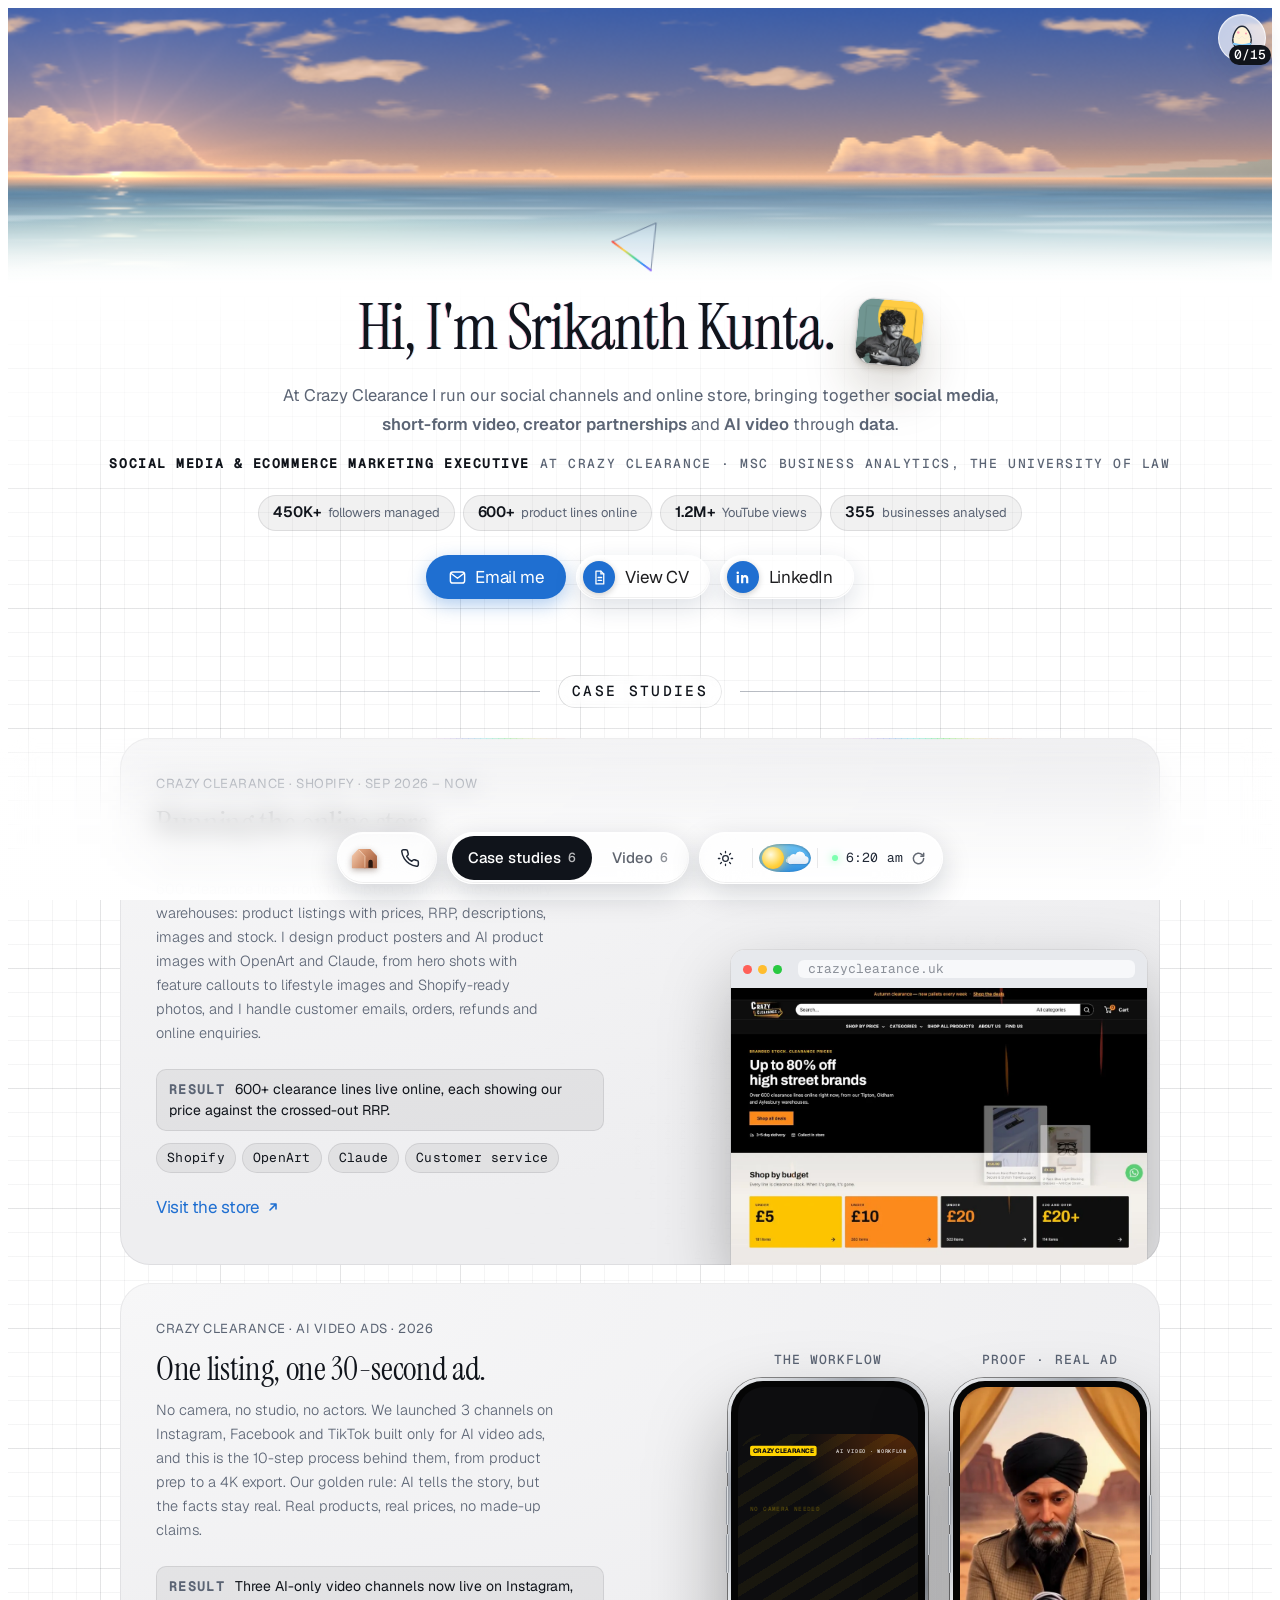
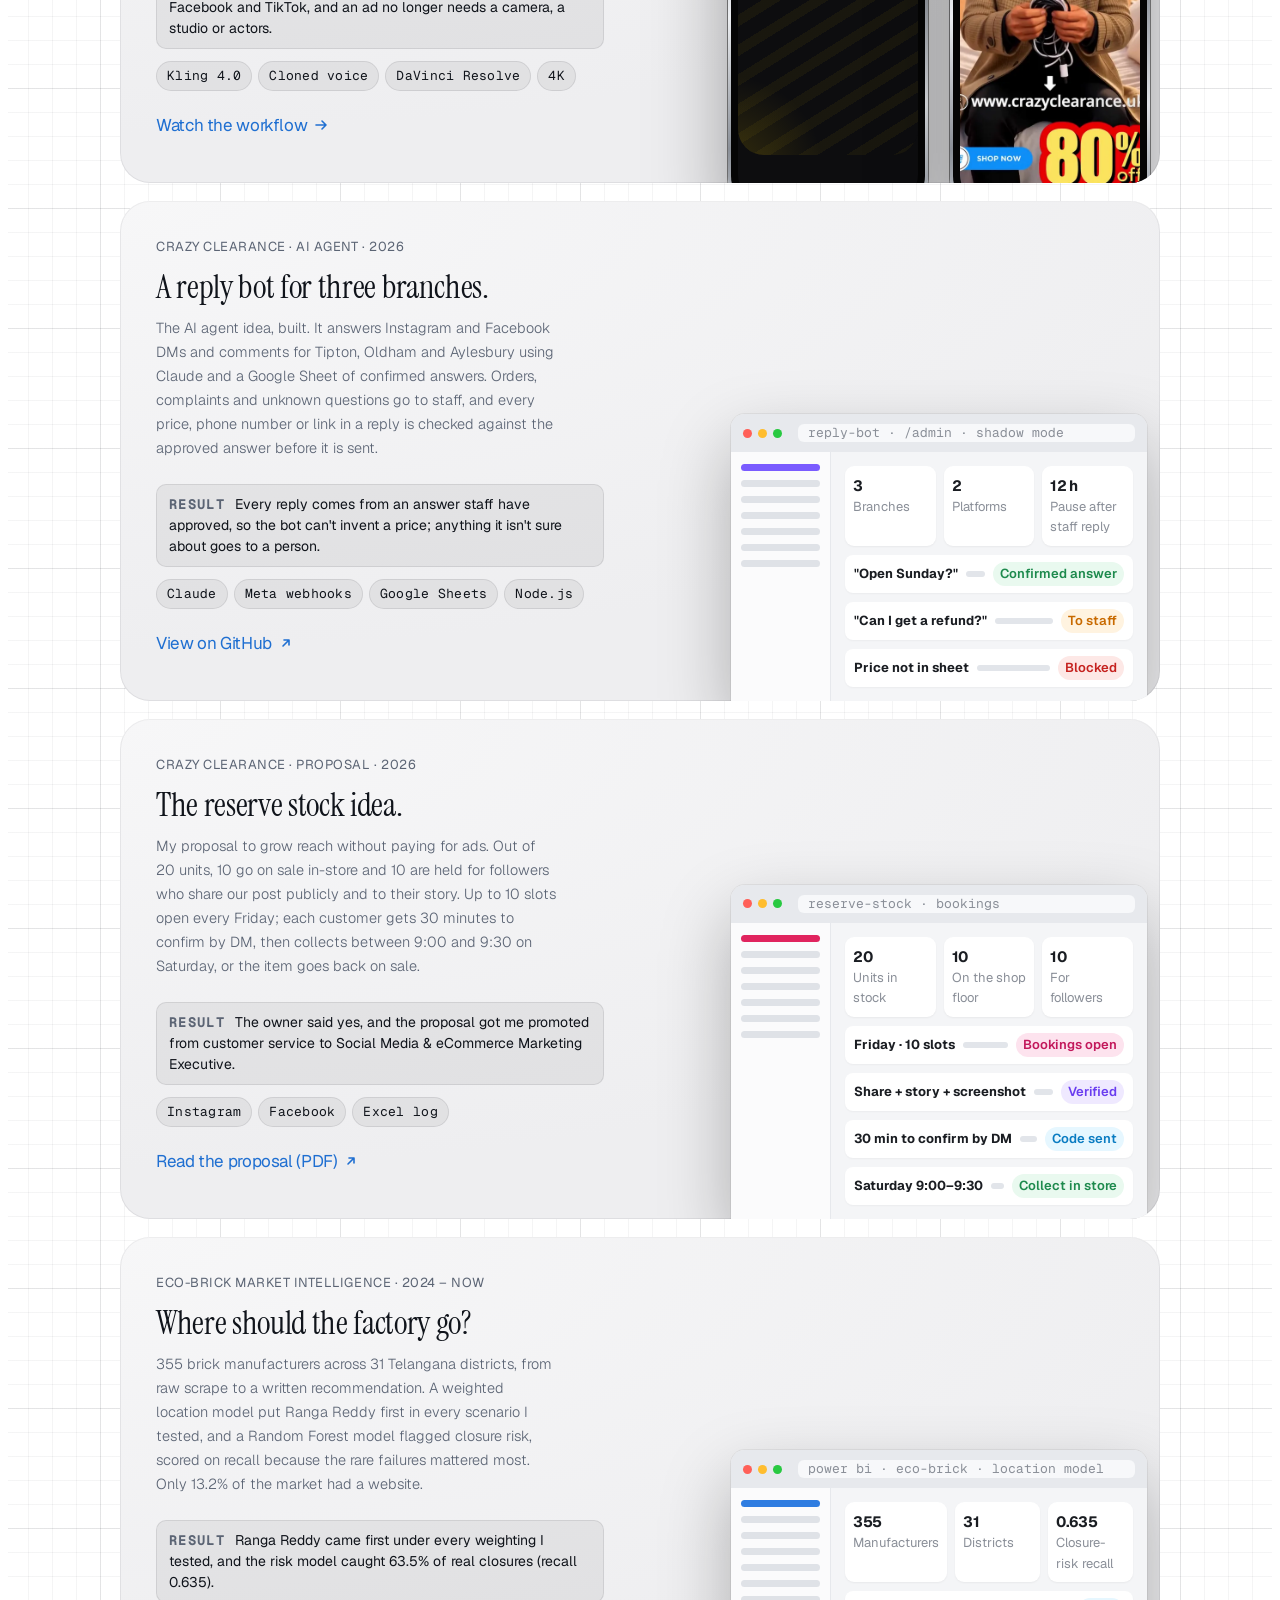
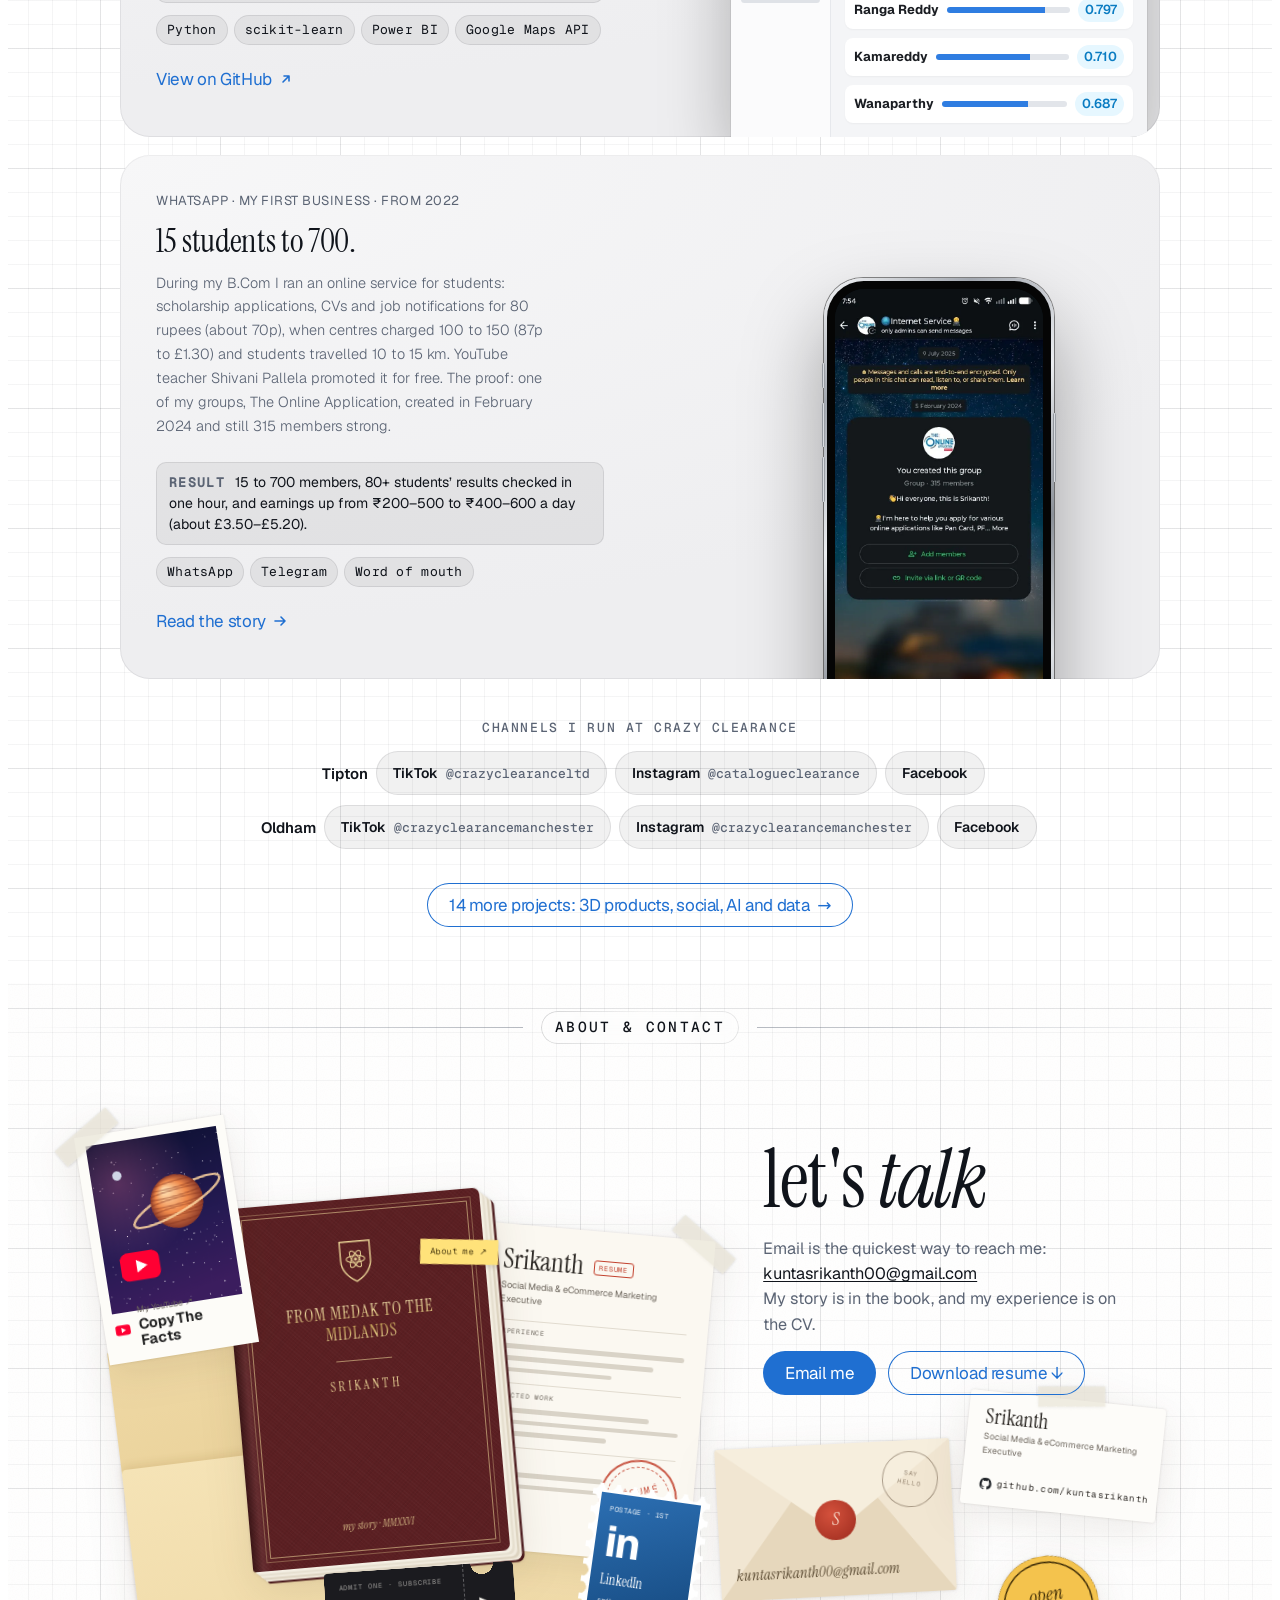
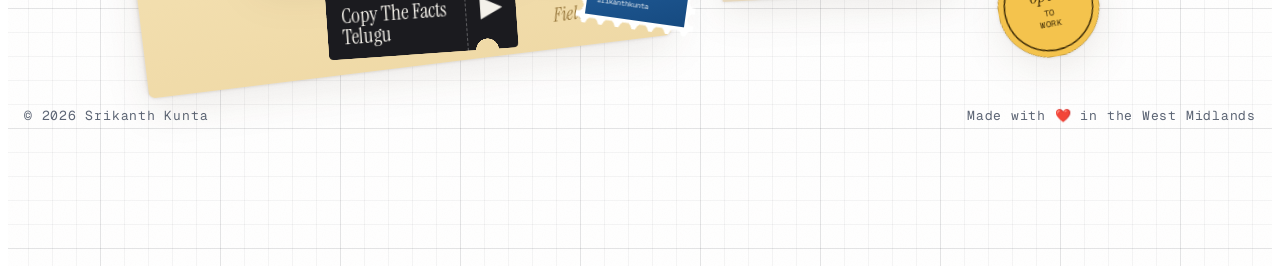
==== index.html @ 3d7950a2 "Apple glass for the hero buttons and the dock View CV and LinkedIn become Control Center-style glass" ====
<!doctype html>
<html lang="en-GB">
<head>
<meta charset="utf-8">
<meta name="viewport" content="width=device-width,initial-scale=1,viewport-fit=cover">
<link rel="preload" href="fonts/instrument-serif-latin.woff2" as="font" type="font/woff2" crossorigin>
<link rel="preload" href="fonts/geist-latin.woff2" as="font" type="font/woff2" crossorigin>
<link rel="preload" href="fonts/geist-mono-latin.woff2" as="font" type="font/woff2" crossorigin>
<link rel="stylesheet" href="css/fonts.css">
<meta name="description" content="Srikanth Kunta, Social Media &amp; eCommerce Marketing Executive at Crazy Clearance, West Midlands: Shopify, AI video ads, short-form content and data.">
<link rel="canonical" href="https://srikanthkunta.co.uk/">
<meta name="robots" content="index,follow,max-image-preview:large">
<meta name="author" content="Srikanth Kunta">
<meta name="msvalidate.01" content="F4D50AEDC1C122DF71FEBEBC3BB5B385" />
<meta name="theme-color" content="#3f86d6">
<meta property="og:type" content="profile">
<meta property="og:site_name" content="Srikanth Kunta">
<meta property="og:locale" content="en_GB">
<meta property="og:title" content="Srikanth Kunta | Social Media &amp; eCommerce Marketing Executive">
<meta property="og:description" content="Srikanth Kunta, Social Media &amp; eCommerce Marketing Executive at Crazy Clearance, West Midlands: Shopify, AI video ads, short-form content and data.">
<meta property="og:url" content="https://srikanthkunta.co.uk/">
<meta property="og:image" content="https://srikanthkunta.co.uk/images/og.jpg">
<meta property="og:image:width" content="1200">
<meta property="og:image:height" content="630">
<meta property="og:image:alt" content="Srikanth Kunta, Social Media &amp; eCommerce Marketing Executive, srikanthkunta.co.uk">
<meta property="profile:first_name" content="Srikanth">
<meta property="profile:last_name" content="Kunta">
<meta name="twitter:card" content="summary_large_image">
<meta name="twitter:title" content="Srikanth Kunta | Social Media &amp; eCommerce Marketing Executive">
<meta name="twitter:description" content="Srikanth Kunta, Social Media &amp; eCommerce Marketing Executive at Crazy Clearance, West Midlands: Shopify, AI video ads, short-form content and data.">
<meta name="twitter:image" content="https://srikanthkunta.co.uk/images/og.jpg">
<link rel="manifest" href="site.webmanifest">
<link rel="preload" as="image" href="images/sky-landscape.webp" type="image/webp">
<script type="application/ld+json">{"@context": "https://schema.org", "@graph": [{"@type": "Person", "@id": "https://srikanthkunta.co.uk/#person", "name": "Srikanth Kunta", "givenName": "Srikanth", "familyName": "Kunta", "url": "https://srikanthkunta.co.uk/", "image": "https://srikanthkunta.co.uk/images/profile.jpg", "jobTitle": "Social Media & eCommerce Marketing Executive", "worksFor": {"@type": "Organization", "name": "DropThePriceUK Limited", "alternateName": "Crazy Clearance", "url": "https://crazyclearance.uk/", "sameAs": ["https://crazyclearance.uk/", "https://www.tiktok.com/@crazyclearanceltd", "https://www.instagram.com/catalogueclearance", "https://www.facebook.com/catalogueclearanceltd", "https://www.tiktok.com/@crazyclearancemanchester", "https://www.instagram.com/crazyclearancemanchester", "https://www.facebook.com/profile.php?id=61583459743810"]}, "alumniOf": [{"@type": "CollegeOrUniversity", "name": "The University of Law", "address": "Birmingham, UK"}, {"@type": "CollegeOrUniversity", "name": "Osmania University"}], "description": "Social Media & eCommerce Marketing Executive at Crazy Clearance and MSc Business Analytics student at The University of Law, Birmingham.", "address": {"@type": "PostalAddress", "addressRegion": "West Midlands", "addressCountry": "GB"}, "email": "mailto:kuntasrikanth00@gmail.com", "knowsAbout": ["Social media marketing", "Shopify", "eCommerce", "Short-form video", "AI video ads", "Business analytics", "Python", "Power BI", "Tableau"], "knowsLanguage": ["English", "Hindi", "Telugu", "Punjabi"], "sameAs": ["https://www.linkedin.com/in/srikanthkunta", "https://github.com/kuntasrikanth", "https://www.youtube.com/@copy_the_facts_telugu"]}, {"@type": "WebSite", "@id": "https://srikanthkunta.co.uk/#website", "url": "https://srikanthkunta.co.uk/", "name": "Srikanth Kunta", "inLanguage": "en-GB", "publisher": {"@id": "https://srikanthkunta.co.uk/#person"}}, {"@type": "ProfilePage", "@id": "https://srikanthkunta.co.uk/#profile", "url": "https://srikanthkunta.co.uk/", "name": "Srikanth Kunta | Social Media & eCommerce Marketing Executive", "isPartOf": {"@id": "https://srikanthkunta.co.uk/#website"}, "mainEntity": {"@id": "https://srikanthkunta.co.uk/#person"}, "dateModified": "2026-11-19T12:00:00+00:00", "inLanguage": "en-GB"}]}</script>
<title>Srikanth Kunta | Social Media &amp; eCommerce Marketing Executive</title>
<link rel="icon" type="image/svg+xml" href="images/favicon.svg">
<link rel="apple-touch-icon" href="images/apple-touch-icon.png">
</head>
<body>
<script>
/* day or night from the viewer's own clock, before first paint */
(function(){var d=new Date(),h=d.getHours()+d.getMinutes()/60;document.documentElement.setAttribute("data-sky",(h>=6&&h<18)?"day":"night")})();
</script>
<link rel="stylesheet" href="css/ugc.css">
<link rel="stylesheet" href="css/extras.css">
<link rel="stylesheet" href="css/home.css">

<div class="graph" aria-hidden="true"></div>
<canvas id="light" aria-hidden="true"></canvas>
<canvas id="beam" aria-hidden="true"></canvas>
<header class="fold">
  <div class="stage">
    <div class="scene" id="scene" aria-hidden="true">
      <canvas id="gl"></canvas>
      <canvas id="fx"></canvas>
      <div class="milltip" id="millTip" aria-hidden="true">Click me <i>👆</i></div>
      <div class="fade mist"></div>
      <div class="fade day"></div>
      <div class="fade night"></div>
    </div>
    <label class="sr" for="timeRange">Time of day in the sky</label>
    <input class="sr" type="range" id="timeRange" min="2" max="98" step="1" value="50">
  </div>
  <div class="dockveil" aria-hidden="true"></div>
  <div class="navwrap">
    <div class="navbox">
      <div class="mark glass"><a href="#top" aria-label="Home: back to the top"><svg class="d3" viewBox="0 0 32 32" aria-hidden="true"><defs><linearGradient id="hgF" x1="0" y1="0" x2="1" y2="1"><stop offset="0" stop-color="#f6cdb0"/><stop offset="1" stop-color="#c47e58"/></linearGradient><linearGradient id="hgS" x1="0" y1="0" x2="1" y2="1"><stop offset="0" stop-color="#e3a57f"/><stop offset="1" stop-color="#9c5636"/></linearGradient></defs><path d="M10 6.5 23 6.5 30 14V27H17V14Z" fill="url(#hgS)" stroke="url(#hgS)" stroke-width="1.6" stroke-linejoin="round"/><path d="M3 14 10 6.5 17 14V27H3Z" fill="url(#hgF)" stroke="url(#hgF)" stroke-width="1.6" stroke-linejoin="round"/><path d="M10 6.5 17 14V27" fill="none" stroke="#fde6d4" stroke-opacity=".75" stroke-width=".8" stroke-linejoin="round"/><path d="M21 27v-6.5a2.5 2.5 0 0 1 5 0V27Z" fill="#2a1810"/></svg><svg class="ln" viewBox="0 0 24 24" aria-hidden="true"><path d="M15 21v-8a1 1 0 0 0-1-1h-4a1 1 0 0 0-1 1v8"/><path d="M3 10a2 2 0 0 1 .709-1.528l7-5.999a2 2 0 0 1 2.582 0l7 5.999A2 2 0 0 1 21 10v9a2 2 0 0 1-2 2H5a2 2 0 0 1-2-2z"/></svg></a><a href="#contact" aria-label="Contact: go to the footer"><svg class="d3" viewBox="0 0 32 32" aria-hidden="true"><defs><linearGradient id="pgF" x1="0" y1="0" x2="1" y2="1"><stop offset="0" stop-color="#f6cdb0"/><stop offset="1" stop-color="#b86f4a"/></linearGradient></defs><g transform="translate(4.6 4.6) scale(.95)"><path transform="translate(1.1 1.3)" fill="#7e4127" d="M22 16.92v3a2 2 0 0 1-2.18 2 19.79 19.79 0 0 1-8.63-3.07 19.5 19.5 0 0 1-6-6 19.79 19.79 0 0 1-3.07-8.67A2 2 0 0 1 4.11 2h3a2 2 0 0 1 2 1.72 12.84 12.84 0 0 0 .7 2.81 2 2 0 0 1-.45 2.11L8.09 9.91a16 16 0 0 0 6 6l1.27-1.27a2 2 0 0 1 2.11-.45 12.84 12.84 0 0 0 2.81.7A2 2 0 0 1 22 16.92z"/><path fill="url(#pgF)" stroke="#fde6d4" stroke-opacity=".6" stroke-width=".6" d="M22 16.92v3a2 2 0 0 1-2.18 2 19.790 19.79 0 0 1-8.63-3.07 19.5 19.5 0 0 1-6-6 19.79 19.79 0 0 1-3.07-8.67A2 2 0 0 1 4.11 2h3a2 2 0 0 1 2 1.72 12.84 12.84 0 0 0 .7 2.81 2 2 0 0 1-.45 2.11L8.09 9.91a16 16 0 0 0 6 6l1.27-1.27a2 2 0 0 1 2.11-.45 12.84 12.84 0 0 0 2.81.7A2 2 0 0 1 22 16.92z"/></g></svg><svg class="ln" viewBox="0 0 24 24" aria-hidden="true"><path d="M22 16.92v3a2 2 0 0 1-2.18 2 19.79 19.79 0 0 1-8.63-3.07 19.5 19.5 0 0 1-6-6 19.79 19.79 0 0 1-3.07-8.67A2 2 0 0 1 4.11 2h3a2 2 0 0 1 2 1.72 12.84 12.84 0 0 0 .7 2.81 2 2 0 0 1-.45 2.11L8.09 9.91a16 16 0 0 0 6 6l1.27-1.27a2 2 0 0 1 2.11-.45 12.84 12.84 0 0 0 2.81.7A2 2 0 0 1 22 16.92z"/></svg></a></div>
      <nav class="nav glass" aria-label="Primary"><a href="#work" class="on">Work</a><a href="#about" class="opt">About</a><a href="#contact" class="opt">Contact</a><a href="#resume">Resume ↗</a><button class="more" id="navMore" type="button" aria-expanded="false" aria-controls="navMenu" aria-label="More pages"><svg viewBox="0 0 16 16" aria-hidden="true"><path d="M4 10l4-4 4 4" fill="none" stroke="currentColor" stroke-width="1.8" stroke-linecap="round" stroke-linejoin="round"/></svg></button><div class="navmore glass" id="navMenu" hidden><a href="#about">About</a><a href="#contact">Contact</a></div></nav>
      <div class="ctrl glass"><button class="season-btn" id="seasonBtn" type="button" aria-expanded="false" aria-controls="pop" aria-haspopup="dialog"><span id="seasonIcon"></span><span class="slabel" id="seasonLabel">Clear</span><svg class="chev" viewBox="0 0 12 12" aria-hidden="true"><path d="M2.5 4.5L6 8l3.5-3.5" fill="none" stroke="currentColor" stroke-width="1.6" stroke-linecap="round" stroke-linejoin="round"/></svg></button><span class="vsep" aria-hidden="true"></span><button class="dn" id="dn" role="switch" aria-checked="true" aria-label="Day. Switch to night"><svg class="cl b" viewBox="0 0 30 19" aria-hidden="true"><defs><linearGradient id="clgb" x1="0" y1="0" x2="0" y2="1"><stop offset="0" stop-color="#fff"/><stop offset="1" stop-color="#dfeaf6"/></linearGradient></defs><path d="M7 18.5h17a5.5 5.5 0 0 0 .7-10.95A7.2 7.2 0 0 0 11.1 5.4 5.2 5.2 0 0 0 3.2 9.6 4.6 4.6 0 0 0 7 18.5z" fill="url(#clgb)"/><path d="M8 18.5h15.5" stroke="#c9d8ea" stroke-width="1" stroke-linecap="round" opacity=".6"/></svg><span class="knob"></span><svg class="cl" viewBox="0 0 30 19" aria-hidden="true"><defs><linearGradient id="clga" x1="0" y1="0" x2="0" y2="1"><stop offset="0" stop-color="#fff"/><stop offset="1" stop-color="#dfeaf6"/></linearGradient></defs><path d="M7 18.5h17a5.5 5.5 0 0 0 .7-10.95A7.2 7.2 0 0 0 11.1 5.4 5.2 5.2 0 0 0 3.2 9.6 4.6 4.6 0 0 0 7 18.5z" fill="url(#clga)"/><path d="M8 18.5h15.5" stroke="#c9d8ea" stroke-width="1" stroke-linecap="round" opacity=".6"/></svg></button><span class="vsep" aria-hidden="true"></span><button class="when" id="when" type="button" data-live="true" aria-label="Sky shows your local time"><span class="dot" aria-hidden="true"></span><span id="whenIcon"></span><span id="whenText">--:--</span><span class="hint" id="whenHint">· drag the sun</span></button></div>
      <div class="astro-tip" id="astroTip" role="status" aria-live="polite"></div>
      <div class="pop" id="pop" role="dialog" aria-label="Choose the season" hidden>
        <div class="pop-head"><strong>Seasons</strong><span>Pick a light, then a season</span></div>
        <div class="pop-row"><div class="pop-label"><svg viewBox="0 0 24 24" fill="none" stroke="currentColor" stroke-width="1.8" aria-hidden="true"><circle cx="12" cy="12" r="4"/><path d="M12 2v2M12 20v2M2 12h2M20 12h2M4.9 4.9l1.4 1.4M17.7 17.7l1.4 1.4M4.9 19.1l1.4-1.4M17.7 6.3l1.4-1.4"/></svg>Sun</div><div class="chips" data-mode="day"></div></div>
        <div class="pop-row"><div class="pop-label"><svg viewBox="0 0 24 24" fill="none" stroke="currentColor" stroke-width="1.8" aria-hidden="true"><path d="M20 14.5A8 8 0 019.5 4a8 8 0 1010.5 10.5z"/></svg>Moon</div><div class="chips" data-mode="night"></div></div>
        <p class="pop-note" id="popNote"></p>
      </div>
    </div>
  </div>
</header>

<div id="loadVeil" aria-hidden="true"></div>
<div id="loadHand" aria-hidden="true"><span class="ring"></span><span class="h">👆</span><span class="t">Drag the sun</span></div>

<section class="hero" id="top" aria-labelledby="hello">
  <div class="wrap hero-in">
    <div class="prism" id="prism" aria-hidden="true">
      <svg viewBox="-36 -34 72 64">
        <defs>
          <linearGradient id="pgl" x1="0" y1="0" x2="1" y2="1"><stop offset="0" stop-color="#fff" stop-opacity=".9"/><stop offset=".5" stop-color="#fff" stop-opacity=".15"/><stop offset="1" stop-color="#fff" stop-opacity=".55"/></linearGradient>
          <linearGradient id="pspec" gradientUnits="userSpaceOnUse" x1="-27" y1="0" x2="27" y2="0"><stop offset="0" stop-color="#ff3b3b"/><stop offset=".3" stop-color="#ffd84a"/><stop offset=".55" stop-color="#3fd68f"/><stop offset=".8" stop-color="#3a8cff"/><stop offset="1" stop-color="#8b5cff"/></linearGradient>
        </defs>
        <polygon class="body" points="0,-30 30,22 -30,22"/>
        <polygon points="0,-30 30,22 -30,22" fill="url(#pgl)" opacity=".55"/>
        <polygon class="edge" points="0,-30 30,22 -30,22" fill="none" stroke-width="1.3" stroke-linejoin="round"/>
        <path d="M-27,22 L27,22" stroke="url(#pspec)" stroke-width="2"/>
        <path d="M-6,-19 L-11,-10" stroke="#fff" stroke-width="2" stroke-linecap="round" opacity=".9"/>
      </svg>
    </div>
    <h1 id="hello">Hi, I'm Srikanth Kunta. <span class="hero-image portrait" id="portrait" role="button" tabindex="0" aria-label="Shower of cherry blossoms" title="Click for cherry blossoms"><img src="images/srikanth-kunta.webp" alt="Srikanth Kunta" width="640" height="640" decoding="async" fetchpriority="high"></span></h1>
    <p class="intro">At Crazy Clearance I run our social channels and online store, bringing together <button class="specialty" type="button"><span class="specialty-word">social media</span><span class="emoji" aria-hidden="true">📱</span><span class="emoji up-two" aria-hidden="true">📈</span><span class="emoji down" aria-hidden="true">🔥</span></button>, <button class="specialty" type="button"><span class="specialty-word">short-form video</span><span class="emoji" aria-hidden="true">🎬</span><span class="emoji up-two" aria-hidden="true">✂️</span><span class="emoji down" aria-hidden="true">✨</span></button>, <button class="specialty" type="button"><span class="specialty-word">creator partnerships</span><span class="emoji" aria-hidden="true">🤝</span><span class="emoji up-two" aria-hidden="true">💬</span><span class="emoji down" aria-hidden="true">🌟</span></button> and <button class="specialty" type="button"><span class="specialty-word">AI video</span><span class="emoji" aria-hidden="true">🤖</span><span class="emoji up-two" aria-hidden="true">🎙️</span><span class="emoji down" aria-hidden="true">⚡</span></button> through <button class="specialty" type="button"><span class="specialty-word">data</span><span class="emoji" aria-hidden="true">📊</span><span class="emoji up-two" aria-hidden="true">🔍</span><span class="emoji down" aria-hidden="true">💡</span></button>.</p>
    <p class="hero-role"><b>Social Media &amp; eCommerce Marketing Executive</b> at Crazy Clearance · MSc Business Analytics, The University of Law</p>
    <ul class="hero-facts" aria-label="Key numbers">
      <li><b>450K+</b> followers managed</li>
      <li><b>600+</b> product lines online</li>
      <li><b>1.2M+</b> YouTube views</li>
      <li><b>355</b> businesses analysed</li>
    </ul>
    <div class="hero-cta">
      <a class="hbtn pri" href="mailto:kuntasrikanth00@gmail.com"><svg class="hi" viewBox="0 0 24 24" aria-hidden="true"><rect x="3" y="5" width="18" height="14" rx="3" fill="none" stroke="currentColor" stroke-width="1.8"/><path d="m4 7 8 6 8-6" fill="none" stroke="currentColor" stroke-width="1.8" stroke-linecap="round" stroke-linejoin="round"/></svg>Email me</a>
      <a class="hbtn glass-btn" href="cv/Srikanth-Kunta-CV.pdf" target="_blank" rel="noopener"><span class="ico" aria-hidden="true"><svg viewBox="0 0 24 24"><path d="M7 3h7l4 4v14H7z" fill="none" stroke="currentColor" stroke-width="1.8" stroke-linejoin="round"/><path d="M14 3v4h4M10 12h5M10 16h5" fill="none" stroke="currentColor" stroke-width="1.8" stroke-linecap="round"/></svg></span>View CV</a>
      <a class="hbtn glass-btn" href="https://www.linkedin.com/in/srikanthkunta" target="_blank" rel="noopener"><span class="ico" aria-hidden="true"><svg viewBox="0 0 24 24"><path fill="currentColor" d="M6.9 8.6H3.8V20h3.1zM5.3 3.5a1.8 1.8 0 1 0 0 3.6 1.8 1.8 0 0 0 0-3.6M20.2 13.4c0-3-1.6-5-4.3-5-1.4 0-2.4.7-2.9 1.5V8.6H10V20h3.1v-5.8c0-1.5.6-2.7 2.1-2.7s1.9 1.2 1.9 2.8V20h3.1z"/></svg></span>LinkedIn</a>
    </div>
  </div>
</section>

<main class="next" id="work" aria-label="Selected work">
  <div class="wrap">
   <section class="works" id="works" data-view="grid">
    <div class="wbar glass">
      <div class="cats" role="tablist" aria-label="Filter work" id="tabs"></div>
    </div>
    <h2 class="secdiv"><span id="secLabel">Case studies</span></h2>
    <div class="wbody">
    <div class="one" id="one">
      <div>
        <div class="shot" id="shot" data-glyph="₹" aria-live="polite"><i class="cm a"></i><i class="cm b"></i><i class="cm c"></i><i class="cm d"></i><div class="vis" id="shotVis"></div></div>
        <div class="thumbs"><button class="arrow" type="button" id="prev" aria-label="Previous project"><svg viewBox="0 0 16 16" fill="none" stroke="currentColor" stroke-width="1.6" stroke-linecap="round" stroke-linejoin="round" aria-hidden="true"><path d="M13 8H3M7 4L3 8l4 4"/></svg></button><div class="tstrip" id="tstrip"></div><button class="arrow" type="button" id="next" aria-label="Next project"><svg viewBox="0 0 16 16" fill="none" stroke="currentColor" stroke-width="1.6" stroke-linecap="round" stroke-linejoin="round" aria-hidden="true"><path d="M3 8h10M9 4l4 4-4 4"/></svg></button></div>
      </div>
      <aside class="info" id="info"></aside>
    </div>
    <div class="grid" id="grid">
      <article class="card feat s12 cs-card" style="--h:28" data-glyph="£" data-cats="best" data-type="eCommerce · current role" data-link="https://crazyclearance.uk/"><a class="card-link" href="https://crazyclearance.uk/" target="_blank" rel="noopener" aria-label="Open the Crazy Clearance online store"></a>
        <div class="card-body"><p class="meta">Crazy Clearance · Shopify · Sep 2026 – now</p><h3>Running the online store.</h3><p class="desc">I look after crazyclearance.uk, our Shopify store with over 600 clearance lines from the Tipton, Oldham and Aylesbury warehouses: product listings with prices, RRP, descriptions, images and stock. I design product posters and AI product images with OpenArt and Claude, from hero shots with feature callouts to lifestyle images and Shopify-ready photos, and I handle customer emails, orders, refunds and online enquiries.</p><p class="result"><b>Result</b> 600+ clearance lines live online, each showing our price against the crossed-out RRP.</p><p class="tags" aria-label="Made with"><span>Shopify</span><span>OpenArt</span><span>Claude</span><span>Customer service</span></p><a class="more" href="https://crazyclearance.uk/" target="_blank" rel="noopener">Visit the store <svg viewBox="0 0 16 16" fill="none" stroke="currentColor" stroke-width="1.6" stroke-linecap="round" stroke-linejoin="round" aria-hidden="true"><path d="M5 11l6-6M6 5h5v5"/></svg></a></div>
        <div class="vis"><div class="win" aria-hidden="true"><div class="top"><i></i><i></i><i></i><span>crazyclearance.uk</span></div><img src="work/proof/crazy-clearance-shopify-home.webp" alt="Crazy Clearance Shopify store home page: up to 80% off high street brands, shop by budget" loading="lazy" width="1100" height="732" decoding="async"></div></div>
      </article>
      <article class="card feat s12 cs-card ugc-card" style="--h:40" data-glyph="✦" data-cats="best" data-type="Case study · AI video ads"><div class="card-body"><p class="meta">Crazy Clearance · AI video ads · 2026</p><h3>One listing, one 30-second ad.</h3><p class="desc">No camera, no studio, no actors. We launched 3 channels on Instagram, Facebook and TikTok built only for AI video ads, and this is the 10-step process behind them, from product prep to a 4K export. Our golden rule: AI tells the story, but the facts stay real. Real products, real prices, no made-up claims.</p><p class="result"><b>Result</b> Three AI-only video channels now live on Instagram, Facebook and TikTok, and an ad no longer needs a camera, a studio or actors.</p><p class="tags" aria-label="Made with"><span>Kling 4.0</span><span>Cloned voice</span><span>DaVinci Resolve</span><span>4K</span></p><a class="more" href="#ugc" data-open="ugc">Watch the workflow <svg viewBox="0 0 16 16" fill="none" stroke="currentColor" stroke-width="1.6" stroke-linecap="round" stroke-linejoin="round" aria-hidden="true"><path d="M3 8h10M9 4l4 4-4 4"/></svg></a></div>
        <div class="vis ugc-vis"><div class="ugc-pair">
          <figure class="ugc-fig"><figcaption>The workflow</figcaption><div class="phone" aria-hidden="true"><i class="btn b1"></i><i class="btn b2"></i><i class="btn b3"></i><i class="btn b4"></i><div class="bz"><div class="sc ugc-sc"><div data-ugc-motion></div></div></div></div></figure>
          <figure class="ugc-fig ugc-proof"><figcaption>Proof · real ad</figcaption><div class="phone"><i class="btn b1"></i><i class="btn b2"></i><i class="btn b3"></i><i class="btn b4"></i><div class="bz"><div class="sc ugc-sc"><video src="work/video/ai_ugc_ad.mp4" data-poster="work/video/ai-ugc-ad-charger.webp" muted loop playsinline preload="none" aria-label="The finished AI ad for a 3-in-1 wireless charger"></video></div></div></div></figure>
        </div></div>
      </article>
      <article class="card feat s12 cs-card" style="--h:265" data-glyph="✦" data-cats="best" data-type="AI · built for Crazy Clearance" data-link="https://github.com/crazyclearance/crazyclearance-bot"><a class="card-link" href="https://github.com/crazyclearance/crazyclearance-bot" target="_blank" rel="noopener" aria-label="Open the reply bot on GitHub"></a>
        <div class="card-body"><p class="meta">Crazy Clearance · AI agent · 2026</p><h3>A reply bot for three branches.</h3><p class="desc">The AI agent idea, built. It answers Instagram and Facebook DMs and comments for Tipton, Oldham and Aylesbury using Claude and a Google Sheet of confirmed answers. Orders, complaints and unknown questions go to staff, and every price, phone number or link in a reply is checked against the approved answer before it is sent.</p><p class="result"><b>Result</b> Every reply comes from an answer staff have approved, so the bot can't invent a price; anything it isn't sure about goes to a person.</p><p class="tags" aria-label="Made with"><span>Claude</span><span>Meta webhooks</span><span>Google Sheets</span><span>Node.js</span></p><a class="more" href="https://github.com/crazyclearance/crazyclearance-bot" target="_blank" rel="noopener">View on GitHub <svg viewBox="0 0 16 16" fill="none" stroke="currentColor" stroke-width="1.6" stroke-linecap="round" stroke-linejoin="round" aria-hidden="true"><path d="M5 11l6-6M6 5h5v5"/></svg></a></div>
        <div class="vis"><div class="win" aria-hidden="true" style="--acc:#7a5cff"><div class="top"><i></i><i></i><i></i><span>reply-bot · /admin · shadow mode</span></div><div class="body"><div class="side"><i class="on"></i><i class=""></i><i class=""></i><i class=""></i><i class=""></i><i class=""></i><i class=""></i></div><div class="main"><div class="k"><div><b>3</b><small>Branches</small></div><div><b>2</b><small>Platforms</small></div><div><b>12 h</b><small>Pause after staff reply</small></div></div>
<div class="tr"><b>"Open Sunday?"</b><span class="ln"></span><span class="tag" style="background:#e9f9ef;color:#1d8a4d">Confirmed answer</span></div>
<div class="tr"><b>"Can I get a refund?"</b><span class="ln"></span><span class="tag" style="background:#fff3e0;color:#c86a00">To staff</span></div>
<div class="tr"><b>Price not in sheet</b><span class="ln"></span><span class="tag" style="background:#fde8e6;color:#c5221f">Blocked</span></div></div></div></div></div>
      </article>
      <article class="card feat s12 cs-card" style="--h:150" data-glyph="↻" data-cats="best" data-type="Case study · Crazy Clearance" data-link="work/proof/reserve-stock-proposal.pdf"><a class="card-link" href="work/proof/reserve-stock-proposal.pdf" target="_blank" rel="noopener" aria-label="Read the reserve stock proposal (PDF)"></a>
        <div class="card-body"><p class="meta">Crazy Clearance · Proposal · 2026</p><h3>The reserve stock idea.</h3><p class="desc">My proposal to grow reach without paying for ads. Out of 20 units, 10 go on sale in-store and 10 are held for followers who share our post publicly and to their story. Up to 10 slots open every Friday; each customer gets 30 minutes to confirm by DM, then collects between 9:00 and 9:30 on Saturday, or the item goes back on sale.</p><p class="result"><b>Result</b> The owner said yes, and the proposal got me promoted from customer service to Social Media &amp; eCommerce Marketing Executive.</p><p class="tags" aria-label="Made with"><span>Instagram</span><span>Facebook</span><span>Excel log</span></p><a class="more" href="work/proof/reserve-stock-proposal.pdf" target="_blank" rel="noopener">Read the proposal (PDF) <svg viewBox="0 0 16 16" fill="none" stroke="currentColor" stroke-width="1.6" stroke-linecap="round" stroke-linejoin="round" aria-hidden="true"><path d="M5 11l6-6M6 5h5v5"/></svg></a></div>
        <div class="vis"><div class="win" aria-hidden="true" style="--acc:#e0245e"><div class="top"><i></i><i></i><i></i><span>reserve-stock · bookings</span></div><div class="body"><div class="side"><i class="on"></i><i class=""></i><i class=""></i><i class=""></i><i class=""></i><i class=""></i><i class=""></i></div><div class="main"><div class="k"><div><b>20</b><small>Units in stock</small></div><div><b>10</b><small>On the shop floor</small></div><div><b>10</b><small>For followers</small></div></div>
<div class="tr"><b>Friday · 10 slots</b><span class="ln"></span><span class="tag" style="background:#fde3ee;color:#c2185b">Bookings open</span></div>
<div class="tr"><b>Share + story + screenshot</b><span class="ln"></span><span class="tag" style="background:#efe9ff;color:#6a3df0">Verified</span></div>
<div class="tr"><b>30 min to confirm by DM</b><span class="ln"></span><span class="tag" style="background:#e6f7ff;color:#0a7cc2">Code sent</span></div>
<div class="tr"><b>Saturday 9:00–9:30</b><span class="ln"></span><span class="tag" style="background:#e9f9ef;color:#1d8a4d">Collect in store</span></div></div></div></div></div>
      </article>
      <article class="card feat s12 cs-card" style="--h:200" data-glyph="%" data-cats="best" data-type="Case study · Independent project" data-link="https://github.com/kuntasrikanth/eco-brick-market-intelligence"><a class="card-link" href="https://github.com/kuntasrikanth/eco-brick-market-intelligence" target="_blank" rel="noopener" aria-label="Open the Eco-Brick project on GitHub"></a>
        <div class="card-body"><p class="meta">Eco-Brick Market Intelligence · 2024 – now</p><h3>Where should the factory go?</h3><p class="desc">355 brick manufacturers across 31 Telangana districts, from raw scrape to a written recommendation. A weighted location model put Ranga Reddy first in every scenario I tested, and a Random Forest model flagged closure risk, scored on recall because the rare failures mattered most. Only 13.2% of the market had a website.</p><p class="result"><b>Result</b> Ranga Reddy came first under every weighting I tested, and the risk model caught 63.5% of real closures (recall 0.635).</p><p class="tags" aria-label="Made with"><span>Python</span><span>scikit-learn</span><span>Power BI</span><span>Google Maps API</span></p><a class="more" href="https://github.com/kuntasrikanth/eco-brick-market-intelligence" target="_blank" rel="noopener">View on GitHub <svg viewBox="0 0 16 16" fill="none" stroke="currentColor" stroke-width="1.6" stroke-linecap="round" stroke-linejoin="round" aria-hidden="true"><path d="M5 11l6-6M6 5h5v5"/></svg></a></div>
        <div class="vis"><div class="win" aria-hidden="true" style="--acc:#2f7de1"><div class="top"><i></i><i></i><i></i><span>power bi · eco-brick · location model</span></div><div class="body"><div class="side"><i class="on"></i><i class=""></i><i class=""></i><i class=""></i><i class=""></i><i class=""></i><i class=""></i></div><div class="main"><div class="k"><div><b>355</b><small>Manufacturers</small></div><div><b>31</b><small>Districts</small></div><div><b>0.635</b><small>Closure-risk recall</small></div></div>
<div class="tr"><b>Ranga Reddy</b><span class="ln" style="background:linear-gradient(90deg,#2f7de1 79.7%,#e2e5ea 0)"></span><span class="tag" style="background:#e6f7ff;color:#0a7cc2">0.797</span></div>
<div class="tr"><b>Kamareddy</b><span class="ln" style="background:linear-gradient(90deg,#2f7de1 71%,#e2e5ea 0)"></span><span class="tag" style="background:#e6f7ff;color:#0a7cc2">0.710</span></div>
<div class="tr"><b>Wanaparthy</b><span class="ln" style="background:linear-gradient(90deg,#2f7de1 68.7%,#e2e5ea 0)"></span><span class="tag" style="background:#e6f7ff;color:#0a7cc2">0.687</span></div></div></div></div></div>
      </article>
      <article class="card feat s12 cs-card" style="--h:140" data-glyph="₹" data-cats="best" data-type="My first business · 2022"><div class="card-body"><p class="meta">WhatsApp · My first business · from 2022</p><h3>15 students to 700.</h3><p class="desc">During my B.Com I ran an online service for students: scholarship applications, CVs and job notifications for 80 rupees (about 70p), when centres charged 100 to 150 (87p to £1.30) and students travelled 10 to 15 km. YouTube teacher Shivani Pallela promoted it for free. The proof: one of my groups, The Online Application, created in February 2024 and still 315 members strong.</p><p class="result"><b>Result</b> 15 to 700 members, 80+ students&#8217; results checked in one hour, and earnings up from ₹200&#8211;500 to ₹400&#8211;600 a day (about £3.50&#8211;£5.20).</p><p class="tags" aria-label="Made with"><span>WhatsApp</span><span>Telegram</span><span>Word of mouth</span></p><a class="more" href="#about">Read the story <svg viewBox="0 0 16 16" fill="none" stroke="currentColor" stroke-width="1.6" stroke-linecap="round" stroke-linejoin="round" aria-hidden="true"><path d="M3 8h10M9 4l4 4-4 4"/></svg></a></div>
        <div class="vis"><div class="phone" style="--w:230px;margin-bottom:-22%"><i class="btn b1"></i><i class="btn b2"></i><i class="btn b3"></i><i class="btn b4"></i><div class="bz"><div class="sc" style="background:#0b141a"><img src="work/proof/whatsapp-student-group.webp" alt="Screenshot of my WhatsApp group The Online Application: you created this group, 315 members, Hi everyone, this is Srikanth" loading="lazy" style="display:block;width:100%;height:100%;object-fit:cover;object-position:top" width="610" height="1356" decoding="async"></div></div></div></div>
      </article>
      <article class="card s4 reel" data-glyph="▶" data-cats="video" data-type="AI video ad">
        <div class="card-body"><p class="meta">AI video ad · Crazy Clearance · 2026</p><h3>Magic hose AI ad</h3><p class="desc">Made with our 10-step AI workflow: an AI character tangled in an old hose, then the expanding hose fixing it, ending on the real price, £5, and our logo.</p><p class="tags" aria-label="Made with"><span>AI UGC</span><span>Kling AI</span><span>DaVinci Resolve</span></p></div>
        <div class="vis"><div class="reelbox" style="--bg:#1b1b1b;--fit:cover;aspect-ratio:4/5"><video src="work/video/magic-hose.mp4" data-poster="work/video/magic-hose-ai-ad.webp" muted loop playsinline preload="none" aria-label="AI video ad for an expanding garden hose"></video></div></div>
      </article>
      <article class="card s4 reel" data-glyph="▶" data-cats="video" data-type="In-store video">
        <div class="card-body"><p class="meta">In-store video · Oldham · 2026</p><h3>Cushion drop, Oldham</h3><p class="desc">Filmed on the Oldham warehouse floor: ten designs of embroidered cotton cushions, RRP £29.50 down to £10, with price callouts and a share-to-repost ending.</p><p class="tags" aria-label="Made with"><span>DaVinci Resolve</span><span>Price callouts</span><span>9:16</span></p></div>
        <div class="vis"><div class="reelbox" style="--bg:#1b1b1b;--fit:cover;aspect-ratio:4/5"><video src="work/video/cushion-oldham.mp4" data-poster="work/video/cushion-oldham.webp" muted loop playsinline preload="none" aria-label="In-store video of embroidered cushions on sale in Oldham"></video></div></div>
      </article>
      <article class="card s4 reel" data-glyph="◆" data-cats="video" data-type="Product poster">
        <div class="card-body"><p class="meta">Product poster · Crazy Clearance · 2026</p><h3>Steamer, 70% off</h3><p class="desc">A product thumbnail for a handheld steamer: a real in-store photo with a bold 70%-off badge and the £8 price.</p><p class="tags" aria-label="Made with"><span>Poster</span><span>Thumbnail</span><span>Offer design</span></p></div>
        <div class="vis"><div class="reelbox" style="--bg:#1b1b1b;aspect-ratio:4/5"><img src="work/video/steamer-70-off-poster.webp" alt="Steamer poster: 70% discount, only £8" loading="lazy" style="display:block;width:100%;height:100%;object-fit:cover" width="720" height="1280" decoding="async"></div></div>
      </article>
      <article class="card s4 reel" data-glyph="▶" data-cats="video" data-type="Short-form video">
        <div class="card-body"><p class="meta">Video · Crazy Clearance</p><h3>Product content, shot in-store</h3><p class="desc">Filmed on a phone while the shop was trading. Clearance content works when it feels like a real find, not an advert.</p><p class="tags" aria-label="Made with"><span>Phone</span><span>DaVinci Resolve</span><span>9:16</span></p></div>
        <div class="vis"><div class="reelbox" style="--bg:#1b1b1b;--fit:cover;aspect-ratio:4/5"><video src="work/video/cc_showcase.mp4" data-poster="work/video/in-store-product-video.webp" muted loop playsinline preload="none" aria-label="Crazy Clearance product video"></video></div></div>
      </article>
      <article class="card s4 reel" data-glyph="▶" data-cats="video" data-type="Spec ad · self-initiated">
        <div class="card-body"><p class="meta">Spec ad · Rorrim</p><h3>Rorrim concept ad</h3><p class="desc">Made while applying to the team behind Rorrim, a daily reflection app: a couple, a WhatsApp message, and a plan they forgot they made.</p><p class="tags" aria-label="Made with"><span>DaVinci Resolve</span><span>Motion graphics</span><span>Scripting</span></p></div>
        <div class="vis"><div class="reelbox" style="--bg:#1b1b1b;--fit:cover;aspect-ratio:4/5"><video src="work/video/rorrim_ad.mp4" data-poster="work/video/rorrim-concept-ad.webp" muted loop playsinline preload="none" aria-label="Rorrim concept ad"></video></div></div>
      </article>
      <article class="card s4 reel" data-glyph="▶" data-cats="video" data-type="Motion design · paid social">
        <div class="card-body"><p class="meta">Motion · Canva</p><h3>Story creative for ads</h3><p class="desc">Animated type, timed reveals and brand colours, sized for full-screen Instagram and Facebook story ads.</p><p class="tags" aria-label="Made with"><span>Canva</span><span>Motion design</span></p></div>
        <div class="vis"><div class="reelbox" style="--bg:#eef3e6;--fit:cover;aspect-ratio:16/9"><video src="work/video/story_canva.mp4" data-poster="work/video/canva-story-ad.webp" muted loop playsinline preload="none" aria-label="Animated story ad for Crazy Clearance"></video></div></div>
      </article>
    </div>
    <div class="channels">
      <h3>Channels I run at Crazy Clearance</h3>
      <ul class="ch-list">
      <li><span class="ch-place">Tipton</span><a href="https://www.tiktok.com/@crazyclearanceltd" target="_blank" rel="noopener" aria-label="Tipton on TikTok, @crazyclearanceltd (opens in a new tab)">TikTok <small>@crazyclearanceltd</small></a><a href="https://www.instagram.com/catalogueclearance" target="_blank" rel="noopener" aria-label="Tipton on Instagram, @catalogueclearance (opens in a new tab)">Instagram <small>@catalogueclearance</small></a><a href="https://www.facebook.com/catalogueclearanceltd" target="_blank" rel="noopener" aria-label="Tipton on Facebook, Catalogue Clearance (opens in a new tab)">Facebook</a></li>
      <li><span class="ch-place">Oldham</span><a href="https://www.tiktok.com/@crazyclearancemanchester" target="_blank" rel="noopener" aria-label="Oldham on TikTok, @crazyclearancemanchester (opens in a new tab)">TikTok <small>@crazyclearancemanchester</small></a><a href="https://www.instagram.com/crazyclearancemanchester" target="_blank" rel="noopener" aria-label="Oldham on Instagram, @crazyclearancemanchester (opens in a new tab)">Instagram <small>@crazyclearancemanchester</small></a><a href="https://www.facebook.com/profile.php?id=61583459743810" target="_blank" rel="noopener" aria-label="Oldham on Facebook, Crazy Clearance Oldham (opens in a new tab)">Facebook</a></li>
      </ul>
    </div>
    <p class="more-work"><a href="work.html">14 more projects: 3D products, social, AI and data <span aria-hidden="true">&#8594;</span></a></p>
    </div>
   </section>
  </div>
</main>

<footer class="foot" id="contact">
  <div class="wrap">
  <h2 class="secdiv"><span>About &amp; contact</span></h2>
  <div class="deskwrap" id="about">
   <div class="desk" id="desk">
    <div class="hello">
      <h3>let's <em>talk</em></h3>
      <p>Email is the quickest way to reach me:<br><a href="mailto:kuntasrikanth00@gmail.com">kuntasrikanth00@gmail.com</a><br>My story is in the book, and my experience is on the CV.</p>
      <a class="cta" href="mailto:kuntasrikanth00@gmail.com">Email me</a>
      <a class="cta alt" href="cv/Srikanth-Kunta-CV.pdf" target="_blank" rel="noopener" download>Download resume ↓</a>
    </div>
    <div class="it folder" aria-hidden="true"><div class="back"></div><div class="front"></div></div>
    <button class="it lift pola" type="button" id="openCh" aria-haspopup="dialog" aria-label="Copy The Facts, my YouTube channel: open the story"><span class="tape t1" aria-hidden="true"></span><canvas id="polaC" width="300" height="380"></canvas><div class="cap"><svg class="fg" viewBox="0 0 38 57" aria-hidden="true"><rect x="0" y="16" width="38" height="26" rx="7" fill="#FF0033"/><path d="M15 22.5v13l11-6.5z" fill="#fff"/></svg><div class="ct"><small>My YouTube <i>↗</i></small><b>Copy The Facts</b></div></div></button>

    <button class="it lift paper thesis" type="button" id="openAbout" aria-haspopup="dialog" aria-label="About me: open my story">
      <span class="rib" aria-hidden="true"></span>
      <span class="tb"><svg class="crest" viewBox="0 0 80 96" aria-hidden="true"><path d="M8 6h64v40c0 24-18 38-32 46C26 84 8 70 8 46z" fill="none" stroke="currentColor" stroke-width="3"/><g fill="none" stroke="currentColor" stroke-width="2.2"><ellipse cx="40" cy="44" rx="20" ry="7.5"/><ellipse cx="40" cy="44" rx="20" ry="7.5" transform="rotate(60 40 44)"/><ellipse cx="40" cy="44" rx="20" ry="7.5" transform="rotate(-60 40 44)"/></g><circle cx="40" cy="44" r="3.5" fill="currentColor"/></svg>
        <span class="t">From Medak to the Midlands</span><span class="r"></span><span class="a">SRIKANTH</span><span class="d">my story · MMXXVI</span></span>
      <span class="tab">About me ↗</span>
    </button>
    <svg class="it clip" viewBox="0 0 24 60" aria-hidden="true"><path d="M8 44V12a6 6 0 0 1 12 0v36a9 9 0 0 1-18 0V16" fill="none" stroke="#9aa3ad" stroke-width="2.4" stroke-linecap="round"/></svg>

    <a class="it lift sheet cv" href="cv/Srikanth-Kunta-CV.pdf" target="_blank" rel="noopener" id="openCV" aria-label="Resume: opens PDF in a new tab"><span class="tape t2" aria-hidden="true"></span>
      <div class="nm">Srikanth <span class="rtag">Resume</span></div>
      <div class="rl">Social Media &amp; eCommerce Marketing Executive</div>
      <div class="sec">Experience</div><span class="ln"></span><span class="ln m"></span><span class="ln s"></span>
      <div class="sec">Selected work</div><span class="ln m"></span><span class="ln"></span><span class="ln s"></span>
      <div class="sec">Tools</div><span class="ln s"></span><span class="ln m"></span>
      <div class="seal">RÉSUMÉ<br>2026</div>
    </a>

    <button class="it lift env" type="button" data-contact="email" aria-haspopup="dialog" aria-label="Email: write a letter to Srikanth">
      <span class="pm">SAY<br>HELLO</span><span class="seal">S</span><span class="to" data-show="email">hello@…</span>
    </button>
    <a class="it lift stamp" href="https://www.linkedin.com/in/srikanthkunta" target="_blank" rel="noopener" data-contact="linkedin" aria-label="LinkedIn: srikanthkunta">
      <div class="in"><small>POSTAGE · 1ST</small><b>in</b><em>LinkedIn</em><small class="id">srikanthkunta</small></div>
    </a>
    <a class="it lift ticket" href="https://www.youtube.com/@copy_the_facts_telugu" target="_blank" rel="noopener" data-contact="youtube" aria-label="YouTube: Copy The Facts">
      <div class="l"><small>ADMIT ONE · SUBSCRIBE</small><b>Copy The Facts Telugu</b></div><div class="r">▶</div>
    </a>
    <a class="it lift card2" href="https://github.com/kuntasrikanth" target="_blank" rel="noopener" data-contact="github" aria-label="GitHub: kuntasrikanth"><span class="tape t3" aria-hidden="true"></span>
      <div><b>Srikanth</b><small>Social Media &amp; eCommerce Marketing Executive</small></div><span class="ph"><svg class="wa" viewBox="0 0 24 24" aria-hidden="true"><path fill="#1f2328" d="M12 1.5a10.5 10.5 0 0 0-3.3 20.47c.52.1.72-.23.72-.5v-1.8c-2.92.64-3.54-1.4-3.54-1.4-.48-1.22-1.17-1.54-1.17-1.54-.95-.65.08-.64.08-.64 1.05.08 1.6 1.08 1.6 1.08.94 1.6 2.46 1.14 3.06.87.1-.68.37-1.14.66-1.4-2.33-.27-4.78-1.17-4.78-5.18 0-1.15.41-2.08 1.08-2.82-.1-.27-.47-1.33.1-2.78 0 0 .88-.28 2.88 1.08a10 10 0 0 1 5.24 0c2-1.36 2.88-1.08 2.88-1.08.57 1.45.21 2.51.1 2.78.68.74 1.08 1.67 1.08 2.82 0 4.02-2.45 4.9-4.79 5.16.38.33.71.97.71 1.96v2.9c0 .28.19.61.73.5A10.5 10.5 0 0 0 12 1.5z"/></svg><span>github.com/kuntasrikanth</span></span>
    </a>
    <button class="it lift badge" type="button" data-contact="email" aria-haspopup="dialog" aria-label="Open to work: write to Srikanth">
      <span><b>open</b>TO<br>WORK</span>
    </button>
   </div>
  </div>
  <div class="base"><span>© 2026 Srikanth Kunta</span><span>Made with ❤️ in the West Midlands</span></div>
  </div>
</footer>

<div class="room" id="bookRoom" role="dialog" aria-modal="true" aria-label="About me: my story" hidden>
  <button class="x" type="button" data-close aria-label="Close">×</button>
  <div class="book closed" id="book"></div>
  <div class="ctl"><button type="button" id="bkPrev" aria-label="Previous page">←</button><span id="bkNo">cover</span><button type="button" id="bkNext" aria-label="Next page">→</button></div>
</div>
<div class="room" id="cvRoom" role="dialog" aria-modal="true" aria-label="Resume" hidden>
  <button class="x" type="button" data-close aria-label="Close">×</button>
  <article class="cvsheet">
    <h3>Srikanth Kunta</h3>
    <div class="rl">Social Media &amp; eCommerce Marketing Executive · Crazy Clearance</div>
    <p>Social Media &amp; eCommerce Marketing Executive at Crazy Clearance and MSc Business Analytics student. I turn products into short-form video, AI ads and listings, then check the numbers before the next post. Based in the West Midlands and open to relocating.</p>
    <h4>Experience</h4>
    <div class="row"><b>Social Media &amp; eCommerce Marketing Executive, DropThePriceUK Limited, trading as Crazy Clearance</b><span>Sep 2026 – now</span></div>
    <p>Part-time, on-site. Promoted from customer service after my reserve stock proposal was approved; now on my placement year (from 12 October 2026, 30 hours a week). 9 Instagram, Facebook and TikTok accounts across Tipton, Oldham and Aylesbury (450K+ followers), Shopify listings, weekly short-form video, posters and campaign design, creator outreach, an AI UGC video workflow with 3 AI accounts, Shopify product listings (prices, RRP, descriptions, images and stock), product posters and AI product images with OpenArt and Claude, customer emails, orders, refunds and online enquiries, 3D product models on Shopify made with Meshy AI, Claude and Canva, a Claude-powered reply bot for DMs and comments, Follow &amp; Save pages for Tipton and Oldham, a review card in 500+ parcels a week, and monthly reports to the owners.</p>
    <div class="row"><b>Customer Service Assistant, DropThePriceUK Limited, trading as Crazy Clearance</b><span>May – Sep 2026</span></div>
    <p>B2B wholesale and walk-in customers. On my own initiative: a website audit, an AI agent proposal for unanswered comments, and an in-store announcement made with Fish Audio.</p>
    <div class="row"><b>Logistics and Compliance Operative, DX Freight (DX Group)</b><span>Nov 2025 – May 2026</span></div>
    <p>Part-time product sorting in Willenhall: 100% stock accuracy and daily targets met under strict compliance procedures.</p>
    <div class="row"><b>Lead Analyst, Eco-Brick Market Intelligence (independent)</b><span>2024 – now</span></div>
    <p>355 brick manufacturers across 31 Telangana districts: data cleaning with assertion tests, a weighted location model, a Random Forest closure-risk model and a three-page Power BI report with seven written insights.</p>
    <div class="row"><b>Facilitator Intern, Digital Equity</b><span>Apr 2024 – Mar 2025</span></div>
    <p>A year teaching 9th class students to use the internet and stay safe online, in Hyderabad, India. Awarded a Letter of Work Experience by the Digital Equity CEO.</p>
    <div class="row"><b>Founder and Content Creator, Copy The Facts Telugu (YouTube)</b><span>Jul 2023 – now</span></div>
    <p>A Telugu channel about space and technology, grown organically to 4,460+ subscribers and 1.2M+ views across 215 videos. Scripts, voiceovers and CapCut edits, all my own.</p>
    <div class="row"><b>Founder, student services on WhatsApp</b><span>From Aug 2022</span></div>
    <p>Scholarship applications, CVs and job notifications for students, at 80 rupees (about 70p) with no travel. Grew from 15 people to 700 members, promoted by YouTube teacher Shivani Pallela.</p>
    <div class="row"><b>Assistant, MeeSeva and online services centre, Medak</b><span>2020 – 2022</span></div>
    <p>Collected documents, ran printing and binding, then submitted applications online: passports, land records, scholarships, PAN, Aadhaar, certificates and voter IDs. 50 to 70 customers on busy days.</p>
    <h4>Education</h4>
    <div class="row"><b>MSc Business Analytics with Professional Practice, The University of Law, Birmingham</b><span>2025 – 2027</span></div>
    <div class="row"><b>B.Com in Computer Applications, Osmania University, India</b><span>2022 – 2025</span></div>
    <div class="row"><b>Intermediate, GJC Shankarampet (R), Medak: 815/1000 (81.5%)</b><span>2022</span></div>
    <h4>Tools</h4>
    <p>DaVinci Resolve · CapCut · Canva · Kling AI · Fish Audio · OpenArt · Meshy AI · Claude · Shopify · Google Maps · Python (Pandas, scikit-learn) · SQL · Tableau · Power BI · Excel (XLOOKUP, Power Query, VBA) · Git</p>
    <h4>Languages</h4>
    <p>English · Hindi · Telugu · Punjabi</p>
    <a class="dl" href="cv/Srikanth-Kunta-CV.pdf" target="_blank" rel="noopener" id="cvDl">Download PDF ↗</a>
  </article>
</div>
<div class="room" id="mailRoom" role="dialog" aria-modal="true" aria-label="Write to Srikanth" hidden>
  <button class="x" type="button" data-close aria-label="Close">×</button>
  <form class="letter" id="letter">
    <div class="lt-hd"><span>To · <b id="ltTo"></b></span><span class="lt-seal" aria-hidden="true">S</span></div>
    <p class="lt-dear">Dear Srikanth,</p>
    <label class="sr" for="ltMsg">Your message</label>
    <textarea id="ltMsg" rows="6" placeholder="Write your note here…" required></textarea>
    <div class="lt-sign"><label for="ltName">Yours,</label><input id="ltName" placeholder="your name" autocomplete="name"></div>
    <div class="lt-ft"><button type="button" id="ltCopy">Copy address</button><button type="submit" class="lt-send">Send letter ↗</button></div>
  </form>
</div>
<div class="room" id="chRoom" role="dialog" aria-modal="true" aria-label="Copy The Facts, my YouTube channel" hidden>
  <button class="x" type="button" data-close aria-label="Close">×</button>
  <article class="chcard">
    <div class="chpics" id="chPics">
      <button class="ph vid front" type="button" aria-label="Copy The Facts channel art"><img id="chFront" width="480" height="600" alt="Copy The Facts: a ringed planet in a starry sky with a play button"></button>
      <button class="ph pic back" type="button" aria-label="Channel numbers"><img id="chBack" width="480" height="600" alt="Copy The Facts: 4,460+ subscribers, grown organically"><span>1.2M+ views</span></button>
    </div>
    <div>
      <svg class="fgl" viewBox="0 0 38 57" aria-hidden="true"><rect x="0" y="16" width="38" height="26" rx="7" fill="#FF0033"/><path d="M15 22.5v13l11-6.5z" fill="#fff"/></svg>
      <div class="k">My channel</div>
      <h3>Copy The Facts Telugu, on YouTube</h3>
      <p>My Telugu YouTube channel about space, technology and the universe. My first videos weren't good, and even my family didn't believe in it. I taught myself CapCut, scripting, uploads and hashtags, and it grew organically to 4,460+ subscribers and 1.2M+ views across 215 videos.</p>
      <a class="go" id="chGo" href="https://www.youtube.com/@copy_the_facts_telugu" target="_blank" rel="noopener">Watch on YouTube ↗</a>
    </div>
  </article>
</div>
<div class="room" id="ugcRoom" role="dialog" aria-modal="true" aria-label="AI video ad workflow" hidden>
  <button class="x" type="button" data-close aria-label="Close">×</button>
  <article class="chcard ugcroom">
    <div class="ugc-pair">
      <figure class="ugc-fig"><figcaption>The workflow</figcaption><div class="ugc-frame" aria-hidden="true"><div data-ugc-motion></div></div></figure>
      <figure class="ugc-fig"><figcaption>Proof · the finished ad</figcaption><div class="ugc-frame"><video id="ugcVid" src="work/video/ai_ugc_ad.mp4" data-poster="work/video/ai-ugc-ad-charger.webp" controls playsinline preload="none" aria-label="The finished AI ad for a 3-in-1 wireless charger"></video></div></figure>
    </div>
    <div>
      <div class="k">AI video ads · Crazy Clearance</div>
      <h3>How one listing became a 30-second ad</h3>
      <ol class="ugc-steps"><li><b>Product prep:</b> real price, RRP and features from the listing. Nothing invented.</li><li><b>Story:</b> clip 1 is the problem, clip 2 is the product fixing it.</li><li><b>Kling 4.0 setup:</b> 1080p, 10 seconds, 9:16.</li><li><b>Clip 1:</b> our own character, cartoon face, real-looking world.</li><li><b>Check it:</b> anything off? Redo it before moving on.</li><li><b>Clip 2:</b> starts from the last frame, so the story flows.</li><li><b>Check the product</b> looks exactly like the real thing.</li><li><b>Voice:</b> our founder's cloned voice, warm and British.</li><li><b>Edit in DaVinci Resolve:</b> music, features, price with the RRP crossed out.</li><li><b>Export in 4K</b> and post.</li></ol>
      <p>Our golden rule: AI tells the story, but the facts stay real. Price and text always go in at the edit, because AI still can't spell.</p>
      <a class="go" href="https://www.linkedin.com/in/srikanthkunta" target="_blank" rel="noopener">See the post on LinkedIn ↗</a>
    </div>
  </article>
</div>
<div class="ftoast" id="ftoast" role="status" aria-live="polite"></div>

<script>
/* Page scripts load after the HTML is parsed, in this order, so nothing blocks the first paint.
   Video covers load only when their card comes near the screen. */
(function () {
  var files = ["scene", "sky-extras", "ugc-motion", "footer", "nav", "work", "intro-hint", "blossoms", "prism", "easter-eggs"];
  function posters() {
    var vids = [].slice.call(document.querySelectorAll("video[data-poster]"));
    var set = function (v) { if (v.dataset.poster) { v.poster = v.dataset.poster; v.removeAttribute("data-poster"); } };
    if (!("IntersectionObserver" in window)) { vids.forEach(set); return; }
    var io = new IntersectionObserver(function (es) { es.forEach(function (e) { if (e.isIntersecting) { set(e.target); io.unobserve(e.target); } }); }, { rootMargin: "600px 0px" });
    vids.forEach(function (v) { io.observe(v); });
  }
  function go() {
    posters();
    files.forEach(function (f) { var el = document.createElement("script"); el.src = "js/home/" + f + ".js"; el.async = false; document.body.appendChild(el); });
  }
  if (document.readyState === "loading") document.addEventListener("DOMContentLoaded", go); else go();
})();
</script>
</body>
</html>
---- css/fonts.css ----
/* Self-hosted so the top of the page paints in its real fonts, with no swap or jump (Geist and Instrument Serif, SIL Open Font Licence). */
@font-face{font-family:'Geist';font-style:normal;font-weight:100 900;font-display:swap;src:url(../fonts/geist-latin-ext.woff2) format('woff2');unicode-range:U+0100-02BA, U+02BD-02C5, U+02C7-02CC, U+02CE-02D7, U+02DD-02FF, U+0304, U+0308, U+0329, U+1D00-1DBF, U+1E00-1E9F, U+1EF2-1EFF, U+2020, U+20A0-20AB, U+20AD-20C4, U+2113, U+2C60-2C7F, U+A720-A7FF}
@font-face{font-family:'Geist';font-style:normal;font-weight:100 900;font-display:swap;src:url(../fonts/geist-latin.woff2) format('woff2');unicode-range:U+0000-00FF, U+0131, U+0152-0153, U+02BB-02BC, U+02C6, U+02DA, U+02DC, U+0304, U+0308, U+0329, U+2000-206F, U+20AC, U+2122, U+2191, U+2193, U+2212, U+2215, U+FEFF, U+FFFD}
@font-face{font-family:'Geist Mono';font-style:normal;font-weight:400;font-display:swap;src:url(../fonts/geist-mono-latin-ext.woff2) format('woff2');unicode-range:U+0100-02BA, U+02BD-02C5, U+02C7-02CC, U+02CE-02D7, U+02DD-02FF, U+0304, U+0308, U+0329, U+1D00-1DBF, U+1E00-1E9F, U+1EF2-1EFF, U+2020, U+20A0-20AB, U+20AD-20C4, U+2113, U+2C60-2C7F, U+A720-A7FF}
@font-face{font-family:'Geist Mono';font-style:normal;font-weight:400;font-display:swap;src:url(../fonts/geist-mono-latin.woff2) format('woff2');unicode-range:U+0000-00FF, U+0131, U+0152-0153, U+02BB-02BC, U+02C6, U+02DA, U+02DC, U+0304, U+0308, U+0329, U+2000-206F, U+20AC, U+2122, U+2191, U+2193, U+2212, U+2215, U+FEFF, U+FFFD}
@font-face{font-family:'Geist Mono';font-style:normal;font-weight:500;font-display:swap;src:url(../fonts/geist-mono-latin-ext.woff2) format('woff2');unicode-range:U+0100-02BA, U+02BD-02C5, U+02C7-02CC, U+02CE-02D7, U+02DD-02FF, U+0304, U+0308, U+0329, U+1D00-1DBF, U+1E00-1E9F, U+1EF2-1EFF, U+2020, U+20A0-20AB, U+20AD-20C4, U+2113, U+2C60-2C7F, U+A720-A7FF}
@font-face{font-family:'Geist Mono';font-style:normal;font-weight:500;font-display:swap;src:url(../fonts/geist-mono-latin.woff2) format('woff2');unicode-range:U+0000-00FF, U+0131, U+0152-0153, U+02BB-02BC, U+02C6, U+02DA, U+02DC, U+0304, U+0308, U+0329, U+2000-206F, U+20AC, U+2122, U+2191, U+2193, U+2212, U+2215, U+FEFF, U+FFFD}
@font-face{font-family:'Instrument Serif';font-style:italic;font-weight:400;font-display:swap;src:url(../fonts/instrument-serif-italic-latin-ext.woff2) format('woff2');unicode-range:U+0100-02BA, U+02BD-02C5, U+02C7-02CC, U+02CE-02D7, U+02DD-02FF, U+0304, U+0308, U+0329, U+1D00-1DBF, U+1E00-1E9F, U+1EF2-1EFF, U+2020, U+20A0-20AB, U+20AD-20C4, U+2113, U+2C60-2C7F, U+A720-A7FF}
@font-face{font-family:'Instrument Serif';font-style:italic;font-weight:400;font-display:swap;src:url(../fonts/instrument-serif-italic-latin.woff2) format('woff2');unicode-range:U+0000-00FF, U+0131, U+0152-0153, U+02BB-02BC, U+02C6, U+02DA, U+02DC, U+0304, U+0308, U+0329, U+2000-206F, U+20AC, U+2122, U+2191, U+2193, U+2212, U+2215, U+FEFF, U+FFFD}
@font-face{font-family:'Instrument Serif';font-style:normal;font-weight:400;font-display:swap;src:url(../fonts/instrument-serif-latin-ext.woff2) format('woff2');unicode-range:U+0100-02BA, U+02BD-02C5, U+02C7-02CC, U+02CE-02D7, U+02DD-02FF, U+0304, U+0308, U+0329, U+1D00-1DBF, U+1E00-1E9F, U+1EF2-1EFF, U+2020, U+20A0-20AB, U+20AD-20C4, U+2113, U+2C60-2C7F, U+A720-A7FF}
@font-face{font-family:'Instrument Serif';font-style:normal;font-weight:400;font-display:swap;src:url(../fonts/instrument-serif-latin.woff2) format('woff2');unicode-range:U+0000-00FF, U+0131, U+0152-0153, U+02BB-02BC, U+02C6, U+02DA, U+02DC, U+0304, U+0308, U+0329, U+2000-206F, U+20AC, U+2122, U+2191, U+2193, U+2212, U+2215, U+FEFF, U+FFFD}
---- css/ugc.css ----
/* AI video ads: the motion graphic beside the real ad, on the card and in its own room */
.ugc-pair{display:flex;gap:22px;align-items:flex-end;justify-content:center}
.ugc-fig{margin:0;display:flex;flex-direction:column;align-items:center;gap:10px}
.ugc-fig figcaption{font:500 13px/1.2 var(--mono);letter-spacing:.08em;text-transform:uppercase;color:var(--muted,#6b665f);text-align:center}
.ugc-card .phone{--w:200px;margin-bottom:-14%}
.ugc-sc{display:flex;align-items:center;background:#0d0d0f!important}
.ugc-sc [data-ugc-motion]{width:100%}
.ugc-sc video{display:block;width:100%;height:100%;object-fit:cover}
.ugcroom .ugc-pair{gap:16px;align-items:flex-start}
.ugc-frame{width:min(22vw,250px);aspect-ratio:9/16;border-radius:18px;overflow:hidden;background:#0d0d0f;box-shadow:0 1px 3px rgba(0,0,0,.15),0 14px 30px -12px rgba(0,0,0,.35)}
.ugc-frame>div{width:100%}
.ugc-frame video{display:block;width:100%;height:100%;object-fit:cover}
.ugc-steps{margin:14px 0 0;padding-left:1.4em;line-height:1.5;color:#4a453f;font-size:14.5px;display:grid;gap:2px}
[data-sky="night"] .ugc-steps{color:var(--muted)}
@media(max-width:860px){.ugc-frame{width:min(40vw,230px)}}
@media(max-width:640px){.ugc-card .phone{--w:150px}.ugc-pair{gap:12px}}
@media(min-width:701px){.chcard.ugcroom{grid-template-columns:auto minmax(0,1fr);width:min(1080px,94vw)}.ugcroom .ugc-frame{width:min(17vw,215px)}}
@media(max-width:700px){.ugcroom .ugc-frame{width:min(40vw,200px)}.ugcroom .ugc-pair{margin-bottom:22px}}
---- css/extras.css ----
/* hero: current role and a few numbers that back it up */
.hero-role{margin:2px 0 0;font:500 13px/1.5 var(--mono);letter-spacing:.12em;text-transform:uppercase;color:var(--muted);text-wrap:balance}
.hero-role b{font-weight:600;color:var(--fg)}
.hero-facts{list-style:none;margin:8px 0 0;padding:0;display:flex;flex-wrap:wrap;justify-content:center;gap:8px}
.hero-facts li{display:flex;align-items:baseline;gap:7px;padding:7px 14px;border-radius:999px;border:1px solid var(--line);background:var(--chip);font-size:13px;color:var(--muted);font-variant-numeric:tabular-nums}
.hero-facts b{font:600 15px/1 var(--sans);color:var(--fg);letter-spacing:-.01em}
/* phones: the four numbers as a 2 x 2 grid of tiles, number above its label */
@media(max-width:640px){.hero-role{font-size:13px;letter-spacing:.04em}.hero-facts{display:grid;grid-template-columns:1fr 1fr;gap:6px;width:100%;max-width:360px;margin-left:auto;margin-right:auto}.hero-facts li{flex-direction:column;align-items:center;justify-content:center;gap:3px;padding:8px 6px;border-radius:14px;font-size:13px;line-height:1.2;text-align:center}.hero-facts b{font-size:17px}}

/* hero: one tap to email, the CV or LinkedIn */
.hero-cta{display:flex;flex-wrap:wrap;justify-content:center;gap:10px;margin-top:10px}
.hbtn{display:inline-flex;align-items:center;min-height:44px;padding:0 20px;border-radius:999px;border:1px solid var(--line);background:var(--chip);color:var(--fg);font:600 15px/1 var(--sans);text-decoration:none;transition:transform .2s var(--ease)}
.hbtn:hover{transform:translateY(-1px)}
.hbtn.pri{background:var(--fg);color:var(--bg);border-color:var(--fg)}
.hbtn:focus-visible,.hello a:focus-visible{outline:3px solid var(--accent);outline-offset:2px}
/* desk: the email address in plain sight, next to the CV */
.hello p a{color:var(--fg);text-decoration:underline;text-underline-offset:2px;white-space:nowrap}
.hello .cta+.cta{margin-left:8px}
.hello .cta.alt{background:transparent;color:var(--fg);box-shadow:inset 0 0 0 1px var(--line)}
/* case studies end on what happened */
.card .result{margin:12px 0 0;padding:9px 12px;border-radius:10px;border:1px solid var(--line);background:var(--chip);font-size:14px;line-height:1.5;color:var(--fg)}
.card .result b{display:inline-block;margin-right:6px;font:600 13px/1 var(--mono);letter-spacing:.1em;text-transform:uppercase;color:var(--muted)}

/* below the case studies: the way to the rest of the work */
.more-work{display:flex;justify-content:center;margin:34px 0 0}
.more-work a{display:inline-flex;align-items:center;gap:10px;min-height:48px;padding:0 22px;border-radius:999px;border:1px solid var(--line);background:var(--chip);color:var(--fg);font:600 15px/1 var(--sans);text-decoration:none}
.more-work a:hover{transform:translateY(-1px)}
.more-work a:focus-visible{outline:3px solid var(--accent);outline-offset:2px}

/* visitors who ask for less motion: no animations or transitions anywhere (the sky, motion graphic and videos also stop in JS) */
@media (prefers-reduced-motion: reduce){*,*::before,*::after{animation-duration:.01ms!important;animation-iteration-count:1!important;transition-duration:.01ms!important;scroll-behavior:auto!important}}

/* the social channels I run: one row per branch, every link a 44px pill */
.channels{margin:40px auto 0;max-width:900px;text-align:center}
.channels h3{margin:0 0 14px;font:500 13px/1.4 var(--mono);letter-spacing:.12em;text-transform:uppercase;color:var(--muted)}
.ch-list{list-style:none;margin:0;padding:0;display:grid;gap:10px}
.ch-list li{display:flex;flex-wrap:wrap;align-items:center;justify-content:center;gap:8px}
.ch-place{min-width:72px;font:600 15px/1 var(--sans);color:var(--fg);text-align:right}
.ch-list a{display:inline-flex;align-items:center;gap:8px;min-height:44px;padding:0 16px;border-radius:999px;border:1px solid var(--line);background:var(--chip);color:var(--fg);font:600 14px/1 var(--sans);text-decoration:none;transition:transform .2s var(--ease)}
.ch-list a small{font:500 13px/1 var(--mono);color:var(--muted)}
.ch-list a:hover{transform:translateY(-1px)}
.ch-list a:focus-visible{outline:3px solid var(--accent);outline-offset:2px}
@media(max-width:640px){.ch-list li{gap:6px}.ch-place{flex-basis:100%;text-align:center;margin-top:6px}.ch-list a small{display:none}}
---- css/home.css ----
/* Layout: a framed, code-painted coast at the top of the page, capped in width so it holds on
   ultra-wide screens; its sides and foot dissolve into the page (white by day, night-blue after dark).
   A frosted nav pill sits under it, then the name, intro and work tabs. */
:root{
  --day-bg:#ffffff;
  --night-bg:#070a12;
  --bg:var(--day-bg);
  --fg:#10141b;
  --muted:#5b6474;
  --line:rgba(16,20,27,.09);
  --surface:#f2f4f7;
  --pill-bg:rgba(244,246,249,.86);
  --pill-fg:#202836;
  --pill-dim:#5d6676;
  --tab-bg:rgba(242,244,247,.88);
  --accent:#1f6fd1;
  --chip:rgba(16,20,27,.06);
  --chip-hi:rgba(16,20,27,.11);
  --pop-bg:rgba(255,255,255,.7);
  --glass:rgba(255,255,255,.68);
  --glass-bd:rgba(255,255,255,.75);
  --glass-sh:0 8px 28px rgba(20,40,80,.12);
  --panel:rgba(255,255,255,.72);
  --grid:rgba(16,20,27,.045);
  --grid-major:rgba(16,20,27,.075);
  --prism-edge:rgba(20,40,80,.45);
  --prism-fill:rgba(210,230,255,.35);
  --scene-h0:clamp(280px,23vw,400px);
  --scene-h:calc(var(--scene-h0) * .935);
  --display:"Instrument Serif","Iowan Old Style","Palatino Linotype",Georgia,serif;
  --sans:"Geist",ui-sans-serif,system-ui,-apple-system,"Segoe UI",Roboto,sans-serif;
  --mono:"Geist Mono",ui-monospace,SFMono-Regular,Menlo,Consolas,monospace;
  --sw:min(100vw,max(72vw,720px),1120px);
  --ease:cubic-bezier(.22,.8,.24,1);
}
@media (prefers-color-scheme:dark){:root:not([data-sky]){
  --bg:var(--night-bg);--fg:#eef0f4;--muted:#8a93a5;--line:rgba(255,255,255,.08);--surface:#10141f;
  --pill-bg:rgba(10,14,24,.62);--pill-fg:#e8ebf2;--pill-dim:#9aa3b5;--tab-bg:rgba(16,20,31,.88);--accent:#9fc3ff;--chip:rgba(255,255,255,.07);--chip-hi:rgba(255,255,255,.13);--pop-bg:rgba(14,18,28,.68);--grid:rgba(255,255,255,.035);--grid-major:rgba(255,255,255,.065);--glass:rgba(16,20,32,.7);--glass-bd:rgba(255,255,255,.12);--glass-sh:0 8px 28px rgba(0,0,0,.35);--panel:rgba(14,16,24,.72);--prism-edge:rgba(255,255,255,.85);--prism-fill:rgba(200,225,255,.12);color-scheme:dark}}
:root[data-sky="night"]{
  --bg:var(--night-bg);--fg:#eef0f4;--muted:#8a93a5;--line:rgba(255,255,255,.08);--surface:#10141f;
  --pill-bg:rgba(10,14,24,.62);--pill-fg:#e8ebf2;--pill-dim:#9aa3b5;--tab-bg:rgba(16,20,31,.88);--accent:#9fc3ff;--chip:rgba(255,255,255,.07);--chip-hi:rgba(255,255,255,.13);--pop-bg:rgba(14,18,28,.68);--grid:rgba(255,255,255,.035);--grid-major:rgba(255,255,255,.065);--glass:rgba(16,20,32,.7);--glass-bd:rgba(255,255,255,.12);--glass-sh:0 8px 28px rgba(0,0,0,.35);--panel:rgba(14,16,24,.72);--prism-edge:rgba(255,255,255,.85);--prism-fill:rgba(200,225,255,.12);color-scheme:dark}
*{box-sizing:border-box}
html{background:var(--bg);transition:background-color 1.4s var(--ease)}
body{isolation:isolate;position:relative;background:var(--bg);color:var(--fg);font-family:var(--sans);font-size:16px;line-height:1.55;-webkit-font-smoothing:antialiased;overflow-x:hidden;
  transition:background-color 1.4s var(--ease),color 1.4s var(--ease)}
body::before{content:"";position:fixed;inset:0 0 auto;height:env(safe-area-inset-top,0px);z-index:40;background:var(--bg)}
a{color:inherit}
button{font:inherit;color:inherit}
:focus-visible{outline:2px solid var(--accent);outline-offset:3px}
.wrap{width:100%;max-width:1320px;margin-inline:auto;padding-left:max(16px,env(safe-area-inset-left,0px));padding-right:max(16px,env(safe-area-inset-right,0px))}
.sr{position:absolute;width:1px;height:1px;overflow:hidden;clip:rect(0 0 0 0);white-space:nowrap}

/* ---------- the coast: edge to edge, sized by height so it never stretches on ultra-wide screens.
   The foot dissolves through an eased, many-step haze (no hard mask edge), like distance mist. ---------- */
.stage{position:relative;padding-top:env(safe-area-inset-top,0px)}
.scene{position:relative;width:100%;height:var(--scene-h);overflow:hidden;
  background:linear-gradient(#2a83d6,#c5e6f7 47%,#2b86c0 47%,#7fcfd6 70%,var(--bg) 100%)}
.scene canvas{position:absolute;inset:0;width:100%;height:100%;display:block}
#fx{touch-action:pan-y}
/* dragging in the sky must never start a text selection */
.scene,#fx{-webkit-user-select:none;user-select:none}
.scene.nogl #gl{display:none}
.fade{position:absolute;inset:0;pointer-events:none;transition:opacity 1.4s var(--ease)}
.fade.day{background:linear-gradient(to bottom,
  rgba(255,255,255,0) 50%,rgba(255,255,255,.03) 55%,rgba(255,255,255,.09) 60%,rgba(255,255,255,.18) 65%,rgba(255,255,255,.3) 70%,
  rgba(255,255,255,.45) 75%,rgba(255,255,255,.61) 80%,rgba(255,255,255,.76) 85%,rgba(255,255,255,.88) 90%,rgba(255,255,255,.96) 95%,var(--day-bg) 100%)}
.fade.night{opacity:0;background:linear-gradient(to bottom,
  rgba(7,10,18,0) 50%,rgba(7,10,18,.03) 55%,rgba(7,10,18,.09) 60%,rgba(7,10,18,.18) 65%,rgba(7,10,18,.3) 70%,
  rgba(7,10,18,.45) 75%,rgba(7,10,18,.61) 80%,rgba(7,10,18,.76) 85%,rgba(7,10,18,.88) 90%,rgba(7,10,18,.96) 95%,var(--night-bg) 100%)}
.fade.mist{background:radial-gradient(120% 60% at 50% 100%,rgba(255,255,255,.35),rgba(255,255,255,0) 70%);mix-blend-mode:screen}
[data-sky="night"] .fade.day{opacity:0}
[data-sky="night"] .fade.night{opacity:1}
[data-sky="night"] .fade.mist{opacity:.25}
@media (max-width:640px){:root{--scene-h0:clamp(300px,82vw,420px)}}
/* graph-paper texture behind the page; it rises out of the sky's haze */
.graph{position:absolute;inset:0;z-index:-1;pointer-events:none;
  background-image:linear-gradient(var(--grid-major) 1px,transparent 1px),linear-gradient(90deg,var(--grid-major) 1px,transparent 1px),
    linear-gradient(var(--grid) 1px,transparent 1px),linear-gradient(90deg,var(--grid) 1px,transparent 1px);
  background-size:120px 120px,120px 120px,24px 24px,24px 24px;background-position:center top;
  -webkit-mask-image:linear-gradient(transparent var(--scene-h),#000 calc(var(--scene-h) + 280px));
  mask-image:linear-gradient(transparent var(--scene-h),#000 calc(var(--scene-h) + 280px))}

/* the time pill on the sky: live clock, or a way back to now */
.astro-tip{position:fixed;z-index:50;pointer-events:none;transform:translate(-50%,calc(-100% - 14px));padding:8px 12px;border-radius:12px;white-space:nowrap;
  background:rgba(12,16,30,.86);color:#f4ead2;border:1px solid rgba(255,226,170,.35);-webkit-backdrop-filter:blur(10px);backdrop-filter:blur(10px);
  font-family:var(--sans);font-size:13px;line-height:1.35;text-align:center;box-shadow:0 10px 30px rgba(0,0,0,.35);opacity:0;transition:opacity .2s}
.astro-tip.on{opacity:1}
.astro-tip b{font-family:var(--display);font-weight:400;font-size:20px;letter-spacing:.01em}
.astro-tip small{display:block;font-family:var(--mono);font-size:13px;letter-spacing:.04em;color:#c9bfa6;margin-top:2px}
.astro-tip em{display:block;font-family:var(--display);font-size:17px;color:#ffe2aa;margin-top:3px}
.when{flex:none;display:flex;align-items:center;gap:8px;height:64px;padding:0 18px;border:0;border-radius:999px;cursor:pointer;
  font-family:var(--mono);font-size:13px;letter-spacing:.02em;white-space:nowrap;color:var(--pill-fg);background:var(--pill-bg);
  -webkit-backdrop-filter:blur(18px) saturate(150%);backdrop-filter:blur(18px) saturate(150%);box-shadow:0 0 0 1px var(--line),0 14px 40px rgba(10,40,80,.1);
  transition:background-color 1.4s var(--ease),color 1.4s var(--ease)}
.when:hover{color:var(--fg)}
.when .hint{color:var(--pill-dim)}
.when svg{width:14px;height:14px;flex:none;display:block}
.when .dot{width:6px;height:6px;border-radius:50%;background:#7dffb0;box-shadow:0 0 8px #7dffb0;flex:none}
.when[data-live="false"] .dot{background:#ffd27a;box-shadow:none}

/* nav: a row of small glass tiles fixed to the top: mark · pages · sky controls */
.navwrap{position:fixed;left:0;right:0;z-index:40;display:flex;justify-content:center;pointer-events:none;
  padding-left:max(16px,env(safe-area-inset-left,0px));padding-right:max(16px,env(safe-area-inset-right,0px))}
.navbox{position:relative;display:flex;align-items:center;pointer-events:none}
.navbox>*{pointer-events:auto}
.glass{height:42px;border-radius:14px;background:var(--glass);border:1px solid var(--glass-bd);box-shadow:var(--glass-sh),inset 0 1px 0 rgba(255,255,255,.25);
  -webkit-backdrop-filter:blur(24px) saturate(170%);backdrop-filter:blur(24px) saturate(170%);color:var(--pill-fg);transition:background-color 1.4s var(--ease),border-color 1.4s}
.mark{display:grid;place-items:center;width:42px;flex:none;text-decoration:none}
.mark svg{width:24px;height:24px}
.nav{display:flex;align-items:center;gap:2px;padding:0 4px;min-width:0}
.nav a{padding:5px 12px;border-radius:10px;text-decoration:none;color:var(--pill-dim);font-size:14px;letter-spacing:-.01em;white-space:nowrap}
.nav a:hover{color:var(--pill-fg)}
.ctrl{display:flex;align-items:center;gap:3px;padding:0 4px;flex:none}
.ctrl .season-btn{width:32px;height:32px;padding:0;justify-content:center;margin:0;border-radius:12px;background:transparent}
.ctrl .season-btn:hover{background:var(--chip-hi)}
.ctrl .season-btn .slabel,.ctrl .season-btn .chev{display:none}
.ctrl .dn{width:46px;height:24px;margin:0 2px}
.ctrl .dn .knob{width:18px;height:18px;top:3px;left:3px}
.ctrl .dn[aria-checked="false"] .knob{transform:translateX(22px)}
.ctrl .dn .cl{transform:scale(.72);transform-origin:100% 50%;right:2px;top:4px}
.ctrl .dn .cl.b{right:11px;top:8px}
.ctrl .dn[aria-checked="false"] .cl{transform:translateX(12px) scale(.72)}
.ctrl .when{height:32px;padding:0 10px;border-radius:12px;background:transparent;box-shadow:none;-webkit-backdrop-filter:none;backdrop-filter:none;font-size:13px}
.ctrl .when:hover{background:var(--chip-hi)}
.ctrl .when .hint{display:none}
.ctrl #whenIcon{display:none}
.ctrl .when[data-live="false"] .hint{display:inline}
.vsep{width:1px;height:20px;background:var(--line);flex:none}
.fold{display:contents}
.navwrap{transition:transform .45s var(--ease),opacity .3s}
.navhid .navwrap{pointer-events:none}
.navhid .wbar{top:calc(env(safe-area-inset-top,0px) + 10px)}
@media (max-width:640px){
  .glass{height:40px;border-radius:13px}
  .mark{width:40px}
  .nav a{padding:5px 9px;font-size:13.5px}
  .nav a.opt{display:none}
  .ctrl .when{display:none}
  .ctrl .vsep:last-of-type{display:none}
}
/* day / night switch */
.dn{position:relative;flex:none;width:60px;height:34px;margin-left:2px;border:0;border-radius:999px;cursor:pointer;padding:0;overflow:hidden;
  background:linear-gradient(180deg,#6cc4f7,#2f8fe0);box-shadow:inset 0 1px 3px rgba(0,0,0,.3);transition:background .8s var(--ease)}
.dn::before{content:"";position:absolute;inset:0;opacity:0;transition:opacity .8s;
  background:radial-gradient(1.4px 1.4px at 20% 34%,#fff 50%,transparent 51%),radial-gradient(1px 1px at 38% 70%,#fff 50%,transparent 51%),radial-gradient(1.2px 1.2px at 28% 56%,#fff 50%,transparent 51%)}
.dn .knob{position:absolute;top:4px;left:4px;width:26px;height:26px;border-radius:50%;transition:transform .8s var(--ease);
  background:radial-gradient(circle at 40% 35%,#fffbe0,#ffd23f 60%,#ffae1a);box-shadow:0 0 12px rgba(255,214,90,.9)}
.dn .knob::before,.dn .knob::after{content:"";position:absolute;border-radius:50%;background:rgba(150,156,180,.5);opacity:0;transition:opacity .6s}
.dn .knob::before{width:7px;height:7px;left:6px;top:6px}.dn .knob::after{width:4px;height:4px;left:14px;top:15px}
.dn[aria-checked="false"]{background:linear-gradient(180deg,#141a3a,#28305f)}
.dn .cl{position:absolute;right:3px;top:9px;width:30px;height:19px;pointer-events:none;filter:drop-shadow(0 1px 1px rgba(20,60,120,.25));transition:opacity .5s,transform .8s var(--ease)}
.dn .cl.b{right:15px;top:16px;width:20px;height:13px;opacity:.75}
.dn[aria-checked="false"] .cl{opacity:0;transform:translateX(14px)}
.dn[aria-checked="false"]::before{opacity:1}
.dn[aria-checked="false"] .knob{transform:translateX(26px);background:radial-gradient(circle at 40% 35%,#fff,#d6dae8 70%);box-shadow:0 0 12px rgba(200,210,255,.6)}
.dn[aria-checked="false"] .knob::before,.dn[aria-checked="false"] .knob::after{opacity:1}
/* season picker */
.season-btn{flex:none;display:flex;align-items:center;gap:7px;height:36px;margin-left:4px;padding:0 11px 0 10px;border:0;border-radius:999px;cursor:pointer;
  background:var(--chip);color:var(--pill-fg);font-size:15px;white-space:nowrap;transition:background-color .2s}
.season-btn:hover{background:var(--chip-hi)}
.season-btn svg{width:17px;height:17px;flex:none;display:block}
#seasonIcon,#whenIcon{display:flex;align-items:center;justify-content:center;line-height:0}
.season-btn .chev{width:11px;height:11px;opacity:.6;transition:transform .3s var(--ease)}
.season-btn[aria-expanded="true"] .chev{transform:rotate(180deg)}
.pop{z-index:30;width:min(500px,calc(100vw - 32px));padding:18px;border-radius:24px;
  background:var(--pop-bg);color:var(--fg);-webkit-backdrop-filter:blur(26px) saturate(160%);backdrop-filter:blur(26px) saturate(160%);box-shadow:0 0 0 1px var(--line),0 30px 70px rgba(0,0,0,.22);
  transform-origin:100% 0;animation:popin .3s var(--ease)}
@keyframes popin{from{opacity:0;transform:translateY(-6px) scale(.98)}to{opacity:1;transform:none}}
.pop-head{display:flex;justify-content:space-between;align-items:baseline;gap:12px;margin-bottom:8px}
.pop-head strong{font-family:var(--display);font-weight:400;font-size:28px;line-height:1}
.pop-head span{font-size:13px;color:var(--muted)}
.pop-row{display:grid;grid-template-columns:70px minmax(0,1fr);gap:10px;align-items:start;padding:12px 0;border-top:1px solid var(--line)}
.pop-label{display:flex;align-items:center;gap:6px;padding-top:8px;font-family:var(--mono);font-size:13px;letter-spacing:.08em;text-transform:uppercase;color:var(--muted)}
.pop-label svg{width:14px;height:14px}
.chips{display:flex;flex-wrap:wrap;gap:8px}
.chip{display:flex;align-items:center;gap:7px;padding:8px 12px 8px 10px;border-radius:999px;border:1px solid var(--line);background:transparent;cursor:pointer;font-size:14px;color:var(--fg);transition:background-color .2s,color .2s}
.chip svg{width:16px;height:16px;display:block;flex:none}
.chip:hover{background:var(--chip)}
.chip[aria-pressed="true"]{background:var(--fg);color:var(--bg);border-color:var(--fg)}
.pop-note{margin:4px 0 0;font-size:13px;color:var(--muted);min-height:1.4em}

/* ---------- hero ---------- */
.hero{position:relative;z-index:4;margin-top:calc(var(--scene-h) * -.45);padding-block:max(0px,calc(clamp(40px,6vw,76px) - var(--scene-h0) * .1)) 24px}
.hero-in{display:flex;flex-direction:column}
.eyebrow{margin:0;font-family:var(--mono);font-size:13px;letter-spacing:.12em;text-transform:uppercase;color:var(--muted)}
h1{--ab:0;margin:0;font-family:var(--display);font-weight:400;font-size:clamp(58px,8.4vw,128px);line-height:.95;letter-spacing:-.02em;text-wrap:balance;
  text-shadow:calc(var(--ab) * 1px) 0 rgba(255,40,90,.35),calc(var(--ab) * -1px) 0 rgba(30,170,255,.35)}
/* sunlight caught in a crystal: soft, grainy rainbow streaks laid across the hero */
/* the crystal the sunlight falls into, and the beam that reaches it */
#beam{position:absolute;left:0;top:0;width:100%;z-index:3;pointer-events:none}
[data-sky="night"] #beam{mix-blend-mode:screen}
.prism{width:72px;height:72px;margin-bottom:0;will-change:transform;cursor:grab;touch-action:none}.prism.grabbing{cursor:grabbing}
.prism .back{fill-opacity:.12;stroke-opacity:.3}
.prism svg circle{fill:#fff}
/* when the prism breaks: a soft bokeh of broken light over the page, then it fades */
.bokeh{position:fixed;inset:0;width:100vw;height:100vh;z-index:45;pointer-events:none;filter:blur(1.5px)}
[data-sky="night"] .bokeh{mix-blend-mode:screen}
.prism svg{width:100%;height:100%;overflow:visible;display:block}
.prism .edge{stroke:var(--prism-edge);transition:stroke 1.4s}
.prism .body{fill:var(--prism-fill);transition:fill 1.4s}
#light{position:absolute;left:0;top:0;width:100%;z-index:3;pointer-events:none;filter:blur(6px) saturate(1.25);
  -webkit-mask-image:url("data:image/svg+xml,%3Csvg xmlns='http://www.w3.org/2000/svg' width='160' height='160'%3E%3Cfilter id='n'%3E%3CfeTurbulence type='fractalNoise' baseFrequency='1.1' numOctaves='2' stitchTiles='stitch'/%3E%3CfeColorMatrix values='0 0 0 0 0 0 0 0 0 0 0 0 0 0 0 0 0 0 2.4 -.55'/%3E%3C/filter%3E%3Crect width='100%25' height='100%25' filter='url(%23n)'/%3E%3C/svg%3E"),linear-gradient(90deg,transparent,#000 22.4%,#000 77.6%,transparent);
  mask-image:url("data:image/svg+xml,%3Csvg xmlns='http://www.w3.org/2000/svg' width='160' height='160'%3E%3Cfilter id='n'%3E%3CfeTurbulence type='fractalNoise' baseFrequency='1.1' numOctaves='2' stitchTiles='stitch'/%3E%3CfeColorMatrix values='0 0 0 0 0 0 0 0 0 0 0 0 0 0 0 0 0 0 2.4 -.55'/%3E%3C/filter%3E%3Crect width='100%25' height='100%25' filter='url(%23n)'/%3E%3C/svg%3E"),linear-gradient(90deg,transparent,#000 22.4%,#000 77.6%,transparent);-webkit-mask-composite:source-in;mask-composite:intersect}
#light{mix-blend-mode:multiply}
[data-sky="night"] #light{mix-blend-mode:screen}
h1 em{font-style:italic}
.intro{margin:6px 0 0;max-width:44ch;font-size:clamp(17px,1.45vw,20px);line-height:1.6;color:var(--muted);font-weight:300;text-wrap:balance}
.intro b{font-weight:450;color:var(--fg)}
.tabs-wrap{position:relative;z-index:6;display:flex;justify-content:center;margin-top:26px}
.tabs{display:flex;align-items:center;gap:2px;height:56px;padding:0 8px;border-radius:999px;background:var(--tab-bg);max-width:100%;overflow-x:auto;scrollbar-width:none;
  -webkit-backdrop-filter:blur(18px);backdrop-filter:blur(18px);box-shadow:0 0 0 1px var(--line),0 14px 40px rgba(0,0,0,.08);transition:background-color 1.4s var(--ease)}
.tabs::-webkit-scrollbar{display:none}
.tabs button{position:relative;flex:none;border:0;background:transparent;color:var(--muted);padding:9px 15px;border-radius:999px;cursor:pointer;font-size:16px;letter-spacing:-.01em;white-space:nowrap;transition:color .2s,background-color .2s}
.tabs button:hover{color:var(--fg)}
.tabs button[aria-selected="true"]{color:var(--fg);background:var(--bg)}

/* ---------- the work box: categories, then one project at a time or the whole grid ---------- */
.works{position:relative}
/* category tabs: an unboxed glass pill, same family as the top nav, sticking just under it */
.wbar{position:sticky;top:calc(env(safe-area-inset-top,0px) + 60px);transition:top .45s var(--ease),background-color 1.4s;z-index:30;display:flex;width:fit-content;max-width:100%;margin:0 auto 22px;padding:0 4px;align-items:center}
.cats{display:flex;align-items:center;gap:4px;overflow-x:auto;scrollbar-width:none;min-width:0}
.cats::-webkit-scrollbar{display:none}
.cats button,.views button{flex:none;display:flex;align-items:center;gap:7px;border:0;background:transparent;color:var(--muted);padding:8px 14px;border-radius:12px;cursor:pointer;font-size:14.5px;white-space:nowrap;transition:color .2s,background-color .25s}
.cats button small{font-family:var(--mono);font-size:13px;opacity:.7}
.cats button:hover,.views button:hover{color:var(--fg)}
.cats button[aria-selected="true"]{background:var(--fg);color:var(--bg)}
.views{display:flex;gap:2px;padding:3px;border-radius:14px;border:1px solid var(--line);background:var(--chip)}
.views button{padding:6px 12px;font-size:13.5px;border-radius:10px}
.views button svg{width:14px;height:14px}
.views button[aria-pressed="true"]{background:var(--bg);color:var(--fg);box-shadow:0 1px 3px rgba(0,0,0,.12)}
.wbody{padding:0}
.works[data-view="one"] .grid{display:none}
.works[data-view="grid"] .one{display:none}
.one{display:grid;grid-template-columns:minmax(0,1.7fr) minmax(0,1fr);gap:28px;align-items:stretch}
.shot{--mx:50%;--my:50%;--hov:0;position:relative;isolation:isolate;overflow:hidden;border-radius:22px;aspect-ratio:16/10;display:flex;align-items:flex-end;justify-content:center;
  background:radial-gradient(120% 90% at 0% 0%,var(--c1),var(--c2));--c1:#f7f7f8;--c2:#eceef1;box-shadow:inset 0 0 0 1px var(--line)}
[data-sky="night"] .shot{--c1:#202022;--c2:#131314}
.shot .vis{position:relative;z-index:2;width:100%;height:100%;display:flex;justify-content:center;align-items:flex-end;padding:0;margin:0;pointer-events:none}
.shot .phone{margin-bottom:-22%}
.shot .win{margin-bottom:-6%}
.shot .cm{position:absolute;z-index:5;width:12px;height:12px;border:0 solid var(--muted);opacity:.6}
.shot .cm.a{left:14px;top:14px;border-left-width:1.5px;border-top-width:1.5px}.shot .cm.b{right:14px;top:14px;border-right-width:1.5px;border-top-width:1.5px}
.shot .cm.c{left:14px;bottom:14px;border-left-width:1.5px;border-bottom-width:1.5px}.shot .cm.d{right:14px;bottom:14px;border-right-width:1.5px;border-bottom-width:1.5px}
.shot.swap .vis{animation:swap .45s var(--ease)}
@keyframes swap{from{opacity:0;transform:translateY(14px)}to{opacity:1;transform:none}}
.thumbs{display:flex;align-items:center;justify-content:center;gap:10px;margin-top:14px}
.tstrip{position:relative;display:flex;gap:8px;overflow-x:auto;scrollbar-width:none;padding:3px}
.tstrip::-webkit-scrollbar{display:none}
.thumb{position:relative;flex:none;width:68px;height:44px;border-radius:10px;overflow:hidden;border:1.5px solid transparent;cursor:pointer;padding:0;
  background:radial-gradient(120% 90% at 0% 0%,var(--c1,#f7f7f8),var(--c2,#eceef1));box-shadow:inset 0 0 0 1px var(--line);opacity:.65;transition:opacity .2s,border-color .2s}
[data-sky="night"] .thumb{--c1:#222224;--c2:#151516}
.thumb:hover{opacity:1}
.thumb[aria-current="true"]{opacity:1;border-color:var(--fg)}
.thumb .mini{position:absolute;left:50%;bottom:0;width:1000px;height:640px;transform:translateX(-50%) scale(.068);transform-origin:50% 100%;display:flex;justify-content:center;align-items:flex-end;pointer-events:none}
.thumb .mini .phone{--w:360px;margin-bottom:-40%}
.thumb .mini .win{width:760px;margin-bottom:-4%}
.arrow{flex:none;display:grid;place-items:center;width:38px;height:38px;border-radius:50%;border:1px solid var(--line);background:transparent;color:var(--fg);cursor:pointer}
.arrow:hover{background:var(--chip)}
.arrow svg{width:16px;height:16px}
.info{display:flex;flex-direction:column;gap:14px;padding:6px 4px;min-width:0}
.info .ttl{margin:0;font-family:var(--display);font-weight:400;font-size:clamp(28px,2.6vw,38px);line-height:1.05}
.info .desc{max-width:none}
.facts{display:flex;flex-direction:column;margin-top:4px}
.facts div{display:flex;justify-content:space-between;align-items:center;gap:12px;padding:11px 0;border-bottom:1px solid var(--line);font-size:14px;color:var(--muted)}
.facts div b{font-weight:450;color:var(--fg);text-align:right}
.chipset{display:flex;gap:6px;flex-wrap:wrap;justify-content:flex-end}
.chipset span{font-size:13px;padding:3px 10px;border-radius:999px;border:1px solid color-mix(in srgb,var(--accent) 45%,transparent);color:var(--accent)}
.ctas{display:flex;gap:10px;flex-wrap:wrap;margin-top:auto;padding-top:10px}
.ctas a{display:inline-flex;align-items:center;gap:10px;padding:12px 18px;border-radius:14px;text-decoration:none;font-size:14.5px;border:1px solid var(--line);color:var(--fg)}
.ctas a.pri{background:var(--fg);color:var(--bg);border-color:var(--fg)}
.ctas a svg{width:15px;height:15px}
.empty{padding:60px 20px;text-align:center;color:var(--muted);font-size:15px}
@media (max-width:900px){.one{grid-template-columns:minmax(0,1fr);gap:18px}}
@media (max-width:640px){
  .wbar{top:calc(env(safe-area-inset-top,0px) + 58px);margin-bottom:16px}
  .navhid .wbar{top:calc(env(safe-area-inset-top,0px) + 10px)}
  .views{width:100%}.views button{flex:1;justify-content:center}
  .shot{aspect-ratio:4/3.4;border-radius:18px}
  .shot .phone{--w:190px;margin-bottom:-38%}
  .shot .win{width:132%;max-width:none;margin-bottom:-4%}
  .thumbs{gap:6px}
  .info{padding:2px}
}
/* ---------- work: bento cards lit at the edges by the prism's light; a code field turns holographic on hover ---------- */
.next{position:relative;z-index:5;padding-block:48px 140px}
.next .wrap{max-width:calc(1040px + max(16px, env(safe-area-inset-left, 0px)) + max(16px, env(safe-area-inset-right, 0px)))}
.grid{display:grid;grid-template-columns:repeat(12,minmax(0,1fr));gap:18px}
.card{--mx:50%;--my:50%;--hov:0;
  --c1:#f7f7f8;--c2:#eeeef0;--edge:rgba(16,20,27,.07);--top:rgba(255,255,255,.9);
  position:relative;isolation:isolate;overflow:hidden;border-radius:30px;min-height:420px;display:flex;flex-direction:column;
  background:radial-gradient(120% 90% at 0% 0%,var(--c1),var(--c2));color:var(--fg);transition:background 1.4s var(--ease);
  box-shadow:inset 0 0 0 1px var(--edge),inset 0 1px 0 var(--top)}
[data-sky="night"] .card{--c1:#202022;--c2:#131314;--edge:rgba(255,255,255,.06);--top:rgba(255,255,255,.07)}
.s12{grid-column:span 12}.s7{grid-column:span 7}.s6{grid-column:span 6}.s5{grid-column:span 5}.s4{grid-column:span 4}
.holo{position:absolute;inset:0;width:100%;height:100%;z-index:1;pointer-events:none}
.rim{position:absolute;inset:0;width:100%;height:100%;z-index:4;pointer-events:none}
/* a foil sheen that follows the eye */
.card::after{content:"";position:absolute;inset:0;z-index:0;pointer-events:none;border-radius:inherit;opacity:0;transition:opacity .4s;
  background:radial-gradient(130% 110% at 100% 100%,hsl(var(--h,0) 70% 92%),hsl(var(--h,0) 60% 84%) 70%)}
.card-body{position:relative;z-index:2;display:flex;flex-direction:column;gap:12px;padding:36px 36px 0;max-width:520px}
.meta{margin:0;font-size:13px;letter-spacing:.04em;text-transform:uppercase;color:var(--muted);font-weight:400}
.card h3{margin:0;font-family:var(--display);font-weight:400;font-size:clamp(28px,2.6vw,40px);line-height:1.06;letter-spacing:-.01em;text-wrap:balance}
.s4 h3{font-size:clamp(24px,2vw,30px)}
.desc{margin:0;color:var(--muted);font-size:clamp(14.5px,1.05vw,16.5px);line-height:1.65;font-weight:300;max-width:40ch}
.more{align-self:flex-start;display:inline-flex;align-items:center;gap:12px;margin-top:6px;padding:10px 18px;border-radius:999px;text-decoration:none;font-size:14px;
  color:var(--fg);background:color-mix(in srgb,var(--fg) 8%,transparent);border:1px solid color-mix(in srgb,var(--fg) 14%,transparent);transition:background .25s}
.more svg{width:16px;height:16px;transition:transform .35s var(--ease)}
.card:hover .more{background:color-mix(in srgb,var(--fg) 14%,transparent)}
.card:hover .more svg{transform:translateX(4px)}
.vis{position:relative;z-index:2;margin-top:auto;display:flex;justify-content:center;align-items:flex-end;padding-top:40px;pointer-events:none}
.feat{display:grid;grid-template-columns:minmax(0,1.15fr) minmax(0,.85fr);min-height:440px}
.feat .card-body{padding-bottom:36px}
.feat .card-body .more{margin-top:auto}
.feat .vis{padding-top:40px;margin-top:0}
/* The preview is the case study itself, cropped to its opening hero. */
.feat .bento-vis{padding:28px 24px 28px 0;align-items:center}
.bento-preview{position:relative;width:min(100%, 230px);aspect-ratio:300 / 614;filter:drop-shadow(0 22px 30px rgba(0,30,80,.22))}
.bento-preview iframe{position:absolute;inset:0;width:100%;height:100%;border:0;background:transparent;color-scheme:normal;pointer-events:none}
.card-link{position:absolute;inset:0;z-index:3;border-radius:inherit}.card-link:focus-visible{outline:3px solid var(--accent);outline-offset:-5px}.bento-card .card-body .more,.cs-card .card-body .more{position:relative;z-index:4}
.cs-card .win{width:min(94%,560px);margin:0}.cs-card .win img{display:block;width:100%;height:auto}
.shot .bento-preview{width:min(48%, 230px)}
.thumb .bento-preview{width:230px;flex:none}
/* bento: mobile case studies as tall half-width cards; text on top, the phone rises out of the bottom edge */
.feat.bento{display:flex;flex-direction:column;min-height:700px;overflow:hidden}
.feat.bento .card-body{padding-bottom:0;max-width:none}
.feat.bento .card-body .more{margin-top:10px;align-self:flex-start}
.feat.bento .bento-vis{margin-top:auto;padding:40px 0 0;height:500px;display:flex;justify-content:center;align-items:flex-start;overflow:hidden}
.feat.bento .bento-preview{width:min(62%,262px)}
@media (max-width:700px){.feat .bento-vis{padding:32px 20px 20px}}
@media (max-width:700px){.feat.bento{min-height:0}.feat.bento .bento-vis{height:380px;padding:32px 0 0}}

/* iPhone: silver rim, black bezel, Dynamic Island, side buttons */
.phone{--w:230px;position:relative;width:var(--w);aspect-ratio:9/19.5;margin-bottom:-40%;border-radius:calc(var(--w) * .17);padding:3px;flex:none;
  background:linear-gradient(140deg,#f6f7f9,#a3a8b0 18%,#eceef1 40%,#8b9098 62%,#dfe2e6 82%,#9aa0a8);box-shadow:0 40px 80px rgba(0,0,0,.35),0 0 0 1px rgba(0,0,0,.45)}
.s4 .phone{--w:180px}
.phone .bz{height:100%;border-radius:calc(var(--w) * .16);background:#050505;padding:calc(var(--w) * .033)}
.phone .sc{position:relative;height:100%;border-radius:calc(var(--w) * .13);overflow:hidden;background:#f5f6f8;color:#14161a;font-family:var(--sans);font-size:calc(var(--w) * .042);line-height:1.3}
.phone .isl{position:absolute;top:calc(var(--w) * .033);left:50%;transform:translateX(-50%);width:33%;height:calc(var(--w) * .095);border-radius:999px;background:#000;z-index:3}
.phone .btn{position:absolute;width:3px;border-radius:2px;background:linear-gradient(90deg,#6f747c,#d9dce0,#7b8088)}
.phone .b1{left:-2px;top:17%;height:5%}.phone .b2{left:-2px;top:25%;height:9%}.phone .b3{left:-2px;top:36%;height:9%}.phone .b4{right:-2px;top:27%;height:14%}
.phone .st{display:flex;justify-content:space-between;padding:calc(var(--w) * .05) calc(var(--w) * .085) 0;font-weight:600;font-size:calc(var(--w) * .045);height:calc(var(--w) * .15)}
.ui{padding:0 calc(var(--w) * .06);display:flex;flex-direction:column;gap:calc(var(--w) * .035)}
.ui .h{font-weight:650;font-size:calc(var(--w) * .07);letter-spacing:-.02em;line-height:1.1}
.ui .c{border-radius:calc(var(--w) * .05);padding:calc(var(--w) * .045);background:#fff;box-shadow:0 1px 2px rgba(0,0,0,.06)}
.ui .row{display:flex;gap:calc(var(--w) * .03);align-items:center}
.ui .ln{height:calc(var(--w) * .024);border-radius:4px;background:currentColor;opacity:.14;flex:1}
.ui .bar{height:calc(var(--w) * .026);border-radius:9px;background:rgba(0,0,0,.08);overflow:hidden}
.ui .bar b{display:block;height:100%;border-radius:inherit}
.ui .pill{padding:calc(var(--w) * .012) calc(var(--w) * .035);border-radius:999px;font-size:calc(var(--w) * .036);font-weight:600}
/* desktop window */
.win{width:min(90%,460px);margin-bottom:-24px;border-radius:14px 14px 0 0;overflow:hidden;background:#f4f5f7;color:#1a1d22;font-size:13px;font-family:var(--sans);
  box-shadow:0 30px 70px rgba(0,0,0,.28),0 0 0 1px rgba(0,0,0,.06)}
.win .top{display:flex;align-items:center;gap:6px;padding:10px 12px;background:#e7e9ed}
.win .top i{width:9px;height:9px;border-radius:50%;background:#c9ccd2}
.win .top i:nth-child(1){background:#ff6058}.win .top i:nth-child(2){background:#ffbd2e}.win .top i:nth-child(3){background:#28c941}
.win .top span{margin-left:10px;flex:1;height:18px;border-radius:6px;background:#f7f8fa;font-family:var(--mono);font-size:13px;line-height:18px;padding-left:10px;color:#8a8f98;white-space:nowrap;overflow:hidden}
.win .body{display:grid;grid-template-columns:24% 1fr;min-height:230px}
.win .side{background:#fbfbfc;border-right:1px solid #e6e8ec;padding:12px 10px;display:flex;flex-direction:column;gap:9px}
.win .side i{display:block;height:7px;border-radius:4px;background:#dfe2e7}
.win .side i.on{background:var(--acc)}
.win .main{padding:14px;display:flex;flex-direction:column;gap:9px;min-width:0}
.win .k{display:grid;grid-template-columns:repeat(3,1fr);gap:8px}
.win .k div{background:#fff;border-radius:9px;padding:8px;box-shadow:0 1px 2px rgba(0,0,0,.05)}
.win .k b{display:block;font-size:15px;letter-spacing:-.02em}
.win .k small{color:#8a8f98;font-size:13px}
.win .tr{display:flex;align-items:center;gap:8px;background:#fff;border-radius:8px;padding:7px 9px;box-shadow:0 1px 2px rgba(0,0,0,.04)}
.win .tr .ln{flex:1;height:6px;border-radius:3px;background:#e2e5ea}
.win .tag{font-size:13px;font-weight:600;padding:2px 7px;border-radius:999px}
.win .cols{display:grid;grid-template-columns:1fr 1fr;gap:10px}
.win .col{background:#fff;border-radius:9px;padding:9px;display:flex;flex-direction:column;gap:6px;box-shadow:0 1px 2px rgba(0,0,0,.05)}
.win .col p{margin:0;font-weight:600;font-size:13px}
.win .col i{display:block;height:5px;border-radius:3px;background:#e2e5ea}
.win .gantt{display:flex;flex-direction:column;gap:7px;background:#fff;border-radius:9px;padding:10px}
.win .gantt div{height:9px;border-radius:5px;background:var(--acc);opacity:.85}
.card.gone{display:none}
.vis > div[style*="grid-template-columns:repeat(3,64px)"]{margin-top:auto}
.card:not(.feat) .vis{height:230px;align-items:flex-start;overflow:hidden;padding-top:40px;margin-top:auto}
.card:not(.feat){min-height:470px}
.s4:not(.feat){min-height:430px}
.s4 .vis{height:210px}
.card:not(.feat) .phone{margin-bottom:0}
.card:not(.feat) .win{margin-bottom:0}
@media (max-width:1100px) and (min-width:761px){.s7,.s5,.s4{grid-column:span 6}.s4:last-child{grid-column:span 12}}
@media (max-width:760px){
  .links a.opt{display:none}
  .grid{gap:16px}
  .s12,.s7,.s6,.s5,.s4{grid-column:1/-1}
  .card{border-radius:30px;min-height:0}
  .feat{grid-template-columns:1fr}
  .card-body{padding:34px 26px 0}
  .feat .card-body{padding-bottom:0}
  .feat .vis{padding-top:32px}
  .phone{--w:240px}
  .tabs{height:50px}
  .tabs button{font-size:15px;padding:8px 12px}
}
@media (max-width:560px){
  .season-btn .slabel,.season-btn .chev{display:none}
  .season-btn{padding:0 9px}
  .pop-row{grid-template-columns:1fr}
  .pop-label{padding-top:0}
}
@media (prefers-reduced-motion:reduce){
  *,*::before,*::after{transition-duration:.001ms!important}
}
/* ---------- footer: a desk of papers. The research paper opens as a flip book (about), the CV as a sheet; stamps and cards are the contacts ---------- */
.foot{position:relative;padding:clamp(28px,4vw,48px) 0 40px;overflow:hidden;
  --paper:#fbf8f1;--paper2:#f3eee3;--ink:#2a2622;--ink2:#6c655c;--manila:#efd9a6;--manila2:#e4c98b;--desk-sh:rgba(60,40,10,.18)}
[data-sky="night"] .foot{--desk-sh:rgba(0,0,0,.5)}
.foot::before{content:"";position:absolute;inset:0;pointer-events:none;opacity:.5;
  background-image:url("data:image/svg+xml;utf8,<svg xmlns='http://www.w3.org/2000/svg' width='220' height='220'><filter id='n'><feTurbulence type='fractalNoise' baseFrequency='.9' numOctaves='2' stitchTiles='stitch'/><feColorMatrix values='0 0 0 0 .5 0 0 0 0 .45 0 0 0 0 .4 0 0 0 .09 0'/></filter><rect width='100%' height='100%' filter='url(%23n)'/></svg>")}
[data-sky="night"] .foot::after{content:"";position:absolute;left:10%;top:0;width:70%;height:100%;pointer-events:none;background:radial-gradient(50% 55% at 40% 55%,rgba(255,196,120,.10),transparent 70%)}
.deskwrap{position:relative;container-type:inline-size;max-width:1120px;margin-inline:auto}
.desk{position:relative;width:100%;aspect-ratio:1100/560}
.desk .it{position:absolute;transform:rotate(var(--r,0deg));transition:transform .45s var(--ease),filter .45s}
:where(.desk) :where(button.it,a.it){cursor:pointer;border:0;font:inherit;text-align:left;color:inherit}
.desk .card2,.desk .sheet{color:var(--ink)}
.desk .it.lift:hover,.desk .it.lift:focus-visible{transform:rotate(calc(var(--r,0deg) * .4)) translateY(-1.4cqw) scale(1.03);z-index:9;outline:none}
.desk .it.lift:focus-visible{box-shadow:0 0 0 2px var(--accent,#3b82f6)}
/* heading */
.desk .hello{position:absolute;left:61cqw;top:3cqw;width:37cqw;color:var(--fg);z-index:6}
.hello h3{margin:0;font-family:var(--display);font-weight:400;font-size:7.2cqw;line-height:.95;letter-spacing:-.02em}
.hello h3 em{font-style:italic}
.hello p{margin:1.6cqw 0 0;font-size:1.45cqw;line-height:1.55;color:var(--muted);max-width:34cqw}
.hello .hint{display:inline-flex;align-items:center;gap:.6cqw;margin-top:1.6cqw;font-family:var(--mono);font-size:1cqw;letter-spacing:.08em;text-transform:uppercase;color:var(--muted)}
.hello .hint i{width:2.6cqw;height:1px;background:currentColor;display:inline-block}
/* manila folder */
.folder{left:4cqw;top:17cqw;width:47cqw;height:33cqw;--r:-7deg;pointer-events:none}
.folder .back{position:absolute;inset:0;background:linear-gradient(170deg,var(--manila),var(--manila2));border-radius:.6cqw;clip-path:polygon(0 6%,30% 6%,34% 0,58% 0,62% 6%,100% 6%,100% 100%,0 100%)}
.folder .front{position:absolute;left:0;right:0;bottom:0;height:62%;background:linear-gradient(175deg,#f5e3b6,var(--manila));border-radius:.4cqw .4cqw .6cqw .6cqw;box-shadow:0 -.3cqw .8cqw rgba(120,80,20,.12)}
.folder .front::after{content:"Field notes · S.";position:absolute;right:2cqw;bottom:1.6cqw;font-family:var(--display);font-style:italic;font-size:1.7cqw;color:#9a7a3f}
/* paper sheets (shared) */
.sheet{background:var(--paper);color:var(--ink);border-radius:.25cqw;overflow:hidden}
.sheet .ln{display:block;height:.42cqw;border-radius:1cqw;background:#d9d3c7;margin:.62cqw 0}
.sheet .ln.s{width:62%}.sheet .ln.m{width:84%}
/* the research paper: about me */
.paper{left:9cqw;top:7cqw;width:23cqw;height:32.5cqw;--r:-5deg;padding:2.1cqw 1.9cqw;z-index:3}
.paper .jr{display:flex;justify-content:space-between;font-family:var(--mono);font-size:.62cqw;letter-spacing:.06em;color:var(--ink2);text-transform:uppercase;border-bottom:1px solid #d8d1c3;padding-bottom:.6cqw}
.paper h4{margin:1.3cqw 0 .5cqw;font-family:var(--display);font-weight:400;font-size:1.85cqw;line-height:1.08;letter-spacing:-.01em}
.paper .au{font-size:.8cqw;color:var(--ink2);margin-bottom:1cqw}
.paper .ab{font-family:var(--mono);font-size:.6cqw;letter-spacing:.1em;text-transform:uppercase;margin:.4cqw 0 .2cqw}
.paper .cols{display:grid;grid-template-columns:1fr 1fr;gap:1.1cqw;margin-top:.8cqw}
.paper .fig{height:5.4cqw;border:1px solid #ddd6c9;border-radius:.2cqw;margin:.5cqw 0;position:relative;background:linear-gradient(transparent 49%,#ece6da 50%,transparent 51%)}
.paper .fig svg{position:absolute;inset:8% 6%;width:88%;height:84%}
.paper .tab{position:absolute;right:-1.2cqw;top:4.5cqw;background:#ffe27a;color:#4a3b10;font-family:var(--mono);font-size:.78cqw;letter-spacing:.05em;padding:.5cqw .9cqw;transform:rotate(6deg);box-shadow:0 .2cqw .5cqw rgba(0,0,0,.12)}
.clip{position:absolute;left:25.5cqw;top:5.4cqw;width:2.4cqw;height:6cqw;z-index:5;--r:-14deg;pointer-events:none}
/* the CV */
.cv{left:30cqw;top:11cqw;width:20.5cqw;height:29cqw;--r:5deg;padding:2cqw 1.8cqw;z-index:2}
.cv .nm{font-family:var(--display);font-size:2.4cqw;line-height:1}
.cv .rtag{font-family:var(--mono);font-size:.62cqw;letter-spacing:.12em;text-transform:uppercase;color:#c2412d;border:1px solid #c2412d;border-radius:3px;padding:.15cqw .4cqw;vertical-align:middle;margin-left:.4cqw}
.cv .rl{font-size:.82cqw;color:var(--ink2);margin:.4cqw 0 1.1cqw}
.cv .sec{font-family:var(--mono);font-size:.58cqw;letter-spacing:.12em;text-transform:uppercase;color:var(--ink2);margin:1cqw 0 .2cqw;border-top:1px solid #e1dbcf;padding-top:.6cqw}
.cv .seal{position:absolute;right:1.4cqw;bottom:2cqw;width:7cqw;height:7cqw;border:2px solid #c2412d;border-radius:50%;display:grid;place-items:center;color:#c2412d;font-family:var(--mono);font-size:.9cqw;letter-spacing:.14em;transform:rotate(-16deg);opacity:.85;text-align:center;line-height:1.3}
.cv .seal::before{content:"";position:absolute;inset:.45cqw;border:1px dashed #c2412d;border-radius:50%}
/* polaroid of the painted coast */
.pola{left:1.5cqw;top:2.5cqw;width:12.5cqw;height:14.4cqw;--r:-11deg;background:#fdfcf8;padding:.8cqw .8cqw 2.6cqw;z-index:4}
.pola canvas{display:block;width:100%;height:100%;background:#9cc3e6}
.pola span{position:absolute;left:0;right:0;bottom:.7cqw;text-align:center}
/* tape */
.tape.t1{left:6cqw;top:1.6cqw;transform:rotate(-30deg)}.tape.t2{left:42cqw;top:10cqw;transform:rotate(38deg)}.tape.t3{left:80cqw;top:24.6cqw;transform:rotate(-8deg)}
.tape{position:absolute;width:6cqw;height:1.8cqw;background:rgba(236,232,220,.78);box-shadow:0 .1cqw .3cqw rgba(0,0,0,.06);pointer-events:none;z-index:6}
/* postage stamp: LinkedIn */
.stamp{left:45cqw;top:34cqw;width:10.5cqw;height:12.6cqw;--r:8deg;z-index:5;padding:.8cqw;background:#fff;
  -webkit-mask:linear-gradient(#000 0 0) content-box,radial-gradient(circle .5cqw,transparent 96%,#000) -.75cqw -.75cqw/1.5cqw 1.5cqw round;mask:linear-gradient(#000 0 0) content-box,radial-gradient(circle .5cqw,transparent 96%,#000) -.75cqw -.75cqw/1.5cqw 1.5cqw round}
.stamp .in{height:100%;background:linear-gradient(160deg,#2c6fb3,#164a80);color:#fff;display:flex;flex-direction:column;justify-content:space-between;padding:.9cqw}
.stamp .in b{font-family:var(--sans);font-size:3.8cqw;line-height:1;letter-spacing:-.04em}
.stamp .in small{font-family:var(--mono);font-size:.64cqw;letter-spacing:.08em;opacity:.9}
.stamp .in em{font-style:normal;font-family:var(--display);font-size:1.25cqw}
.stamp .in small.id{line-height:1.25;letter-spacing:0;overflow-wrap:anywhere}
/* ticket: X */
.ticket{left:22cqw;top:41cqw;width:17cqw;height:7.8cqw;--r:-4deg;z-index:6;background:#1b1b1f;color:#f4f1ea;display:grid;grid-template-columns:1fr 4.6cqw;border-radius:.4cqw;
  -webkit-mask:radial-gradient(circle .9cqw at 12.4cqw 0,transparent 98%,#000) top/100% 51% no-repeat,radial-gradient(circle .9cqw at 12.4cqw 100%,transparent 98%,#000) bottom/100% 51% no-repeat;
  mask:radial-gradient(circle .9cqw at 12.4cqw 0,transparent 98%,#000) top/100% 51% no-repeat,radial-gradient(circle .9cqw at 12.4cqw 100%,transparent 98%,#000) bottom/100% 51% no-repeat}
.ticket .l{padding:1cqw 1.3cqw;display:flex;flex-direction:column;justify-content:space-between}
.ticket .l small{font-family:var(--mono);font-size:.6cqw;letter-spacing:.14em;opacity:.6}
.ticket .l b{font-family:var(--display);font-weight:400;font-size:1.9cqw;line-height:1}
.ticket .r{border-left:1px dashed rgba(255,255,255,.3);display:grid;place-items:center;font-size:2.6cqw;font-weight:600}
/* envelope: email */
.env{left:57cqw;top:30cqw;width:21cqw;height:13.6cqw;--r:-3deg;z-index:4;background:#f1e6d2;border-radius:.3cqw;overflow:hidden}
.env::before{content:"";position:absolute;inset:0;background:linear-gradient(to bottom right,transparent 49.6%,#e6d7bc 50%) left/50.2% 100% no-repeat,linear-gradient(to bottom left,transparent 49.6%,#e6d7bc 50%) right/50.2% 100% no-repeat}
.env::after{content:"";position:absolute;left:0;right:0;top:0;height:58%;background:#f6eedd;clip-path:polygon(0 0,100% 0,50% 100%);filter:drop-shadow(0 .2cqw .2cqw rgba(0,0,0,.08))}
.env .seal{position:absolute;left:50%;top:50%;width:3.6cqw;height:3.6cqw;margin:-1.8cqw 0 0 -1.8cqw;border-radius:50%;background:radial-gradient(circle at 40% 35%,#d4513c,#9c2b1e);z-index:2;display:grid;place-items:center;color:#f7d9c9;font-family:var(--display);font-style:italic;font-size:1.6cqw}
.env .to{position:absolute;left:1.4cqw;bottom:1.1cqw;z-index:2;font-family:var(--display);font-style:italic;font-size:1.3cqw;color:#5b4b33}
.env .pm{position:absolute;right:1.2cqw;top:1cqw;z-index:3;width:5cqw;height:5cqw;border:1px solid rgba(80,60,40,.45);border-radius:50%;display:grid;place-items:center;font-family:var(--mono);font-size:.55cqw;letter-spacing:.1em;color:rgba(80,60,40,.6);transform:rotate(12deg);text-align:center}
/* business card: phone and the rest */
.card2{left:79cqw;top:26cqw;width:17.5cqw;height:10.2cqw;--r:6deg;z-index:5;background:#fdfcf9;padding:1.3cqw 1.5cqw;display:flex;flex-direction:column;justify-content:space-between;border-radius:.3cqw}
.card2 b{font-family:var(--display);font-weight:400;font-size:1.9cqw;line-height:1}
.card2 small{display:block;font-size:.78cqw;color:var(--ink2)}
.card2 .ph{font-family:var(--mono);font-size:.82cqw;letter-spacing:.04em;color:var(--ink)}
/* dribbble/behance badge */
.badge{left:82cqw;top:40cqw;width:9cqw;height:9cqw;--r:-10deg;z-index:5;border-radius:50%;background:#f4c34d;color:#3b2a06;display:grid;place-items:center;text-align:center;font-family:var(--mono);font-size:.75cqw;letter-spacing:.08em;line-height:1.35;box-shadow:inset 0 0 0 .5cqw #f4c34d,inset 0 0 0 .62cqw #3b2a06}
.badge span{display:block}
.badge b{display:block;font-family:var(--display);font-weight:400;font-style:italic;font-size:1.7cqw;letter-spacing:0}
.foot .base{display:flex;justify-content:space-between;gap:16px;flex-wrap:wrap;margin-top:28px;font-family:var(--mono);font-size:13px;letter-spacing:.06em;color:var(--muted)}
/* WhatsApp mark beside the number on the card */
.card2 .ph{display:flex;align-items:center;gap:.4cqw}
.card2 .wa{width:1.2cqw;height:1.2cqw;flex:none}
/* phones: the same desk objects, stacked two to a row under the folder so each is easy to tap */
@media (max-width:640px){
  .deskwrap .desk{aspect-ratio:100/262}
  .deskwrap .desk .card2{left:4cqw;top:176cqw;width:43cqw;height:25cqw;--r:-2deg}
  .deskwrap .desk .env{left:52cqw;top:174cqw;width:44cqw;height:29cqw;--r:2deg}
  .deskwrap .desk .ticket{left:4cqw;top:214cqw;--r:-1deg}
  .deskwrap .desk .stamp{left:60cqw;top:209cqw;--r:3deg}
  .deskwrap .desk .badge{left:40cqw;top:240cqw;--r:0deg}
  .card2 .wa{width:3cqw;height:3cqw}
}
/* toast */
.ftoast{position:fixed;left:50%;bottom:24px;z-index:80;transform:translate(-50%,20px);opacity:0;pointer-events:none;background:var(--fg);color:var(--bg);padding:10px 16px;border-radius:12px;font-size:14px;transition:all .3s var(--ease)}
.ftoast.on{opacity:1;transform:translate(-50%,0)}
/* phones: a taller desk, the same objects re-laid */
@container (max-width:640px){
  .desk{aspect-ratio:100/208}
  .desk .hello{left:5cqw;top:2cqw;width:90cqw}
  .hello h3{font-size:15cqw}.hello p{font-size:3.9cqw;max-width:none;margin-top:3cqw}.hello .hint{font-size:2.8cqw;margin-top:3cqw}.hello .hint i{width:6cqw}
  .folder{left:3cqw;top:106cqw;width:94cqw;height:62cqw}
  .folder .front::after{font-size:3.6cqw;right:4cqw;bottom:3cqw}
  .paper{left:7cqw;top:88cqw;width:48cqw;height:68cqw;padding:4.4cqw 4cqw}
  .paper .jr{font-size:1.3cqw}.paper h4{font-size:3.9cqw;margin:2.6cqw 0 1cqw}.paper .au{font-size:1.7cqw;margin-bottom:2cqw}.paper .ab{font-size:1.25cqw}
  .paper .cols{gap:2.4cqw;margin-top:1.6cqw}.paper .fig{height:11cqw}
  .sheet .ln{height:.9cqw;margin:1.3cqw 0}
  .paper .tab{font-size:2.2cqw;padding:1.2cqw 2cqw;right:-3cqw;top:9cqw}
  .clip{left:44cqw;top:84cqw;width:5cqw;height:12.5cqw}
  .cv{left:50cqw;top:96cqw;width:44cqw;height:62cqw;padding:4.2cqw 3.8cqw}
  .cv .nm{font-size:5.2cqw}.cv .rl{font-size:1.8cqw;margin:.9cqw 0 2.4cqw}.cv .sec{font-size:1.25cqw;margin:2.2cqw 0 .4cqw;padding-top:1.3cqw}
  .cv .seal{width:15cqw;height:15cqw;font-size:2cqw;right:3cqw;bottom:4cqw;border-width:1.5px}
  .pola{left:62cqw;top:58cqw;width:30cqw;height:34cqw;padding:2cqw 2cqw 6cqw}
  .pola span{bottom:1.8cqw}
  .stamp{left:6cqw;top:164cqw;width:24cqw;height:29cqw;padding:1.8cqw}
  .stamp .in{padding:2cqw}.stamp .in b{font-size:8.6cqw}.stamp .in small{font-size:1.5cqw}.stamp .in em{font-size:2.8cqw}
  .ticket{left:33cqw;top:170cqw;width:40cqw;height:18cqw;grid-template-columns:1fr 10.8cqw;
    -webkit-mask:radial-gradient(circle 2cqw at 29.2cqw 0,transparent 98%,#000) top/100% 51% no-repeat,radial-gradient(circle 2cqw at 29.2cqw 100%,transparent 98%,#000) bottom/100% 51% no-repeat;
    mask:radial-gradient(circle 2cqw at 29.2cqw 0,transparent 98%,#000) top/100% 51% no-repeat,radial-gradient(circle 2cqw at 29.2cqw 100%,transparent 98%,#000) bottom/100% 51% no-repeat}
  .ticket .l{padding:2.4cqw 3cqw}.ticket .l small{font-size:1.4cqw}.ticket .l b{font-size:4.4cqw}.ticket .r{font-size:6cqw}
  .env{left:4cqw;top:62cqw;width:52cqw;height:33cqw}
  .env .seal{width:8.6cqw;height:8.6cqw;margin:-4.3cqw 0 0 -4.3cqw;font-size:3.8cqw}.env .to{font-size:3.1cqw;left:3.4cqw;bottom:2.6cqw}
  .env .pm{width:11cqw;height:11cqw;font-size:1.3cqw;right:2.8cqw;top:2.4cqw}
  .card2{left:52cqw;top:184cqw;width:42cqw;height:24cqw;padding:3cqw 3.6cqw}
  .card2 b{font-size:4.4cqw}.card2 small{font-size:1.9cqw}.card2 .ph{font-size:2cqw}
  .badge{left:76cqw;top:158cqw;width:20cqw;height:20cqw;font-size:1.7cqw;box-shadow:inset 0 0 0 1.1cqw #f4c34d,inset 0 0 0 1.4cqw #3b2a06}
  .badge b{font-size:3.8cqw}
  .tape{width:13cqw;height:4cqw}
  .tape.t1{left:68cqw;top:55cqw;transform:rotate(24deg)}.tape.t2{left:40cqw;top:92cqw;transform:rotate(38deg)}.tape.t3{left:62cqw;top:181cqw;transform:rotate(-8deg)}
}
/* the reading room: an overlay that blurs the page behind */
.room{position:fixed;inset:0;z-index:90;display:grid;place-items:center;padding:20px;opacity:0;visibility:hidden;transition:opacity .35s var(--ease),visibility .35s}
[data-sky="night"] .room{background:rgba(4,6,12,.5)}
.room.on{opacity:1;visibility:visible}
.room .x{position:absolute;top:16px;right:16px;width:44px;height:44px;border-radius:14px;border:1px solid var(--glass-bd);background:var(--glass);color:var(--pill-fg);cursor:pointer;font-size:20px;-webkit-backdrop-filter:blur(18px);backdrop-filter:blur(18px)}
.room .ctl{position:absolute;bottom:18px;left:50%;transform:translateX(-50%);display:flex;align-items:center;gap:10px;font-family:var(--mono);font-size:13px;letter-spacing:.06em;color:#fff;text-shadow:0 1px 6px rgba(0,0,0,.4)}
.room .ctl button{width:40px;height:40px;border-radius:12px;border:1px solid var(--glass-bd);background:var(--glass);color:var(--pill-fg);cursor:pointer;font-size:16px;-webkit-backdrop-filter:blur(18px);backdrop-filter:blur(18px)}
.room .ctl button:disabled{opacity:.35;cursor:default}
/* the book */
.book{--pw:min(42vw,calc((100vh - 140px) * .7071),460px);position:relative;width:calc(var(--pw) * 2);height:calc(var(--pw) * 1.4142);perspective:2600px;transition:transform .7s var(--ease);transform:scale(.9) translateY(20px)}
.room.on .book{transform:none}
.book.closed{transform:translateX(calc(var(--pw) * -.5))}
.book.ended{transform:translateX(calc(var(--pw) * .5))}
.leaf{position:absolute;left:50%;top:0;width:50%;height:100%;transform-origin:0 50%;transform-style:preserve-3d;transition:transform .9s cubic-bezier(.3,.7,.2,1)}
.leaf.flip{transform:rotateY(-180deg)}
.face{position:absolute;inset:0;backface-visibility:hidden;-webkit-backface-visibility:hidden;background:#fbf8f1;color:#2a2622;overflow:hidden;
  padding:calc(var(--pw) * .085) calc(var(--pw) * .08);font-size:calc(var(--pw) * .028);line-height:1.6}
.face.b{transform:rotateY(180deg)}
.face.a{border-radius:2px 6px 6px 2px;background-image:linear-gradient(90deg,rgba(0,0,0,.08),transparent 7%)}
.face.b{border-radius:6px 2px 2px 6px;background-image:linear-gradient(270deg,rgba(0,0,0,.08),transparent 7%)}
.face.cover{background-image:linear-gradient(90deg,rgba(0,0,0,.25),transparent 6%),radial-gradient(120% 80% at 70% 0%,rgba(255,255,255,.08),transparent 60%)}
.face.cover.back{background-image:linear-gradient(270deg,rgba(0,0,0,.25),transparent 6%)}
.face .run{display:flex;justify-content:space-between;border-bottom:1px solid #e0d9cc;padding-bottom:.6em;margin-bottom:1.6em}
.face h5{line-height:1.05;margin:0 0 .7em;letter-spacing:-.01em}
.face p{margin:0 0 .9em;text-wrap:pretty}
.face .drop::first-letter{float:left;font-size:3.4em;line-height:.85;padding:.06em .1em 0 0}
.face .no{position:absolute;bottom:calc(var(--pw) * .045);left:0;right:0;text-align:center}
.face ol{margin:0;padding-left:1.2em}.face li{margin:.25em 0}
.face .fn{font-size:.8em;color:#8a8275;border-top:1px solid #e0d9cc;padding-top:.6em;margin-top:1.2em}
.face figure{margin:.8em 0;border-radius:3px}
.face figcaption{margin-top:.5em}
.face .jr2{font-family:var(--mono);font-size:.72em;letter-spacing:.14em;text-transform:uppercase;opacity:.7}
.face .t1{font-family:var(--display);font-size:3.3em;line-height:1;margin:1.4em 0 .4em;letter-spacing:-.02em}
.face .t1 em{font-style:italic}
.face .rule{height:1px;background:currentColor;opacity:.3;margin:1.6em 0}
.face .stamp2{position:absolute;right:12%;bottom:12%;width:24%;aspect-ratio:1;border:2px solid #e7a35a;border-radius:50%;display:grid;place-items:center;color:#e7a35a;font-family:var(--mono);font-size:.7em;letter-spacing:.14em;transform:rotate(-14deg);text-align:center;line-height:1.4}
.face a{color:inherit}
/* phones: one page at a time */
@media (max-width:700px){
  .book{--pw:min(88vw,calc((100vh - 150px) * .7071));width:var(--pw)}
  .book.closed,.book.ended{transform:none}
  .leaf{left:0;width:100%}
  .leaf.flip{transform:rotateY(-180deg);opacity:0;transition:transform .9s cubic-bezier(.3,.7,.2,1),opacity .2s .55s}
  .face.b{display:none}
  .face{font-size:calc(var(--pw) * .036)}
}
/* the CV sheet */
.cvsheet{width:min(720px,94vw);max-height:calc(100vh - 120px);overflow:auto;background:#fbf8f1;color:#2a2622;border-radius:4px;padding:clamp(24px,5vw,56px);box-shadow:0 30px 80px rgba(0,0,0,.3);transform:translateY(24px) scale(.97);transition:transform .5s var(--ease)}
.room.on .cvsheet{transform:none}
.cvsheet h3{margin:0;font-family:var(--display);font-weight:400;font-size:clamp(34px,5vw,52px);line-height:1}
.cvsheet .rl{color:#6c655c;margin:6px 0 22px}
.cvsheet h4{font-family:var(--mono);font-weight:500;font-size:13px;letter-spacing:.14em;text-transform:uppercase;color:#8a8275;border-top:1px solid #e0d9cc;padding-top:12px;margin:22px 0 8px}
.cvsheet .row{display:flex;justify-content:space-between;gap:16px}.cvsheet .row span{color:#8a8275;font-family:var(--mono);font-size:13px;white-space:nowrap}
.cvsheet p{margin:4px 0 10px;line-height:1.55;color:#4a453f}
.hello .cta{display:inline-flex;align-items:center;gap:8px;margin-top:14px;padding:10px 16px;border-radius:12px;background:#2a2622;color:#fbf8f1;text-decoration:none;font-size:14px}
.cvsheet .dl{display:inline-flex;align-items:center;gap:8px;margin-top:18px;padding:10px 16px;border-radius:12px;background:#2a2622;color:#fbf8f1;text-decoration:none;font-size:14px}
.cvsheet .todo{font-family:var(--mono);font-size:13px;color:#c2412d}
/* the letter: the envelope opens into a sheet you write on, then it goes out by mail */
.letter{width:min(620px,94vw);max-height:calc(100vh - 120px);overflow:auto;background:#fbf8f1;color:#2a2622;border-radius:4px;padding:clamp(24px,5vw,48px);box-shadow:0 30px 80px rgba(0,0,0,.3);transform:translateY(24px) rotate(-1.4deg) scale(.97);transition:transform .5s var(--ease)}
.room.on .letter{transform:rotate(-.6deg)}
.letter .lt-hd{display:flex;justify-content:space-between;align-items:center;gap:12px;font-family:var(--mono);font-size:13px;letter-spacing:.1em;text-transform:uppercase;color:#8a8275;border-bottom:1px solid #e0d9cc;padding-bottom:12px}
.letter .lt-hd b{font-weight:500;color:#2a2622;letter-spacing:.04em;text-transform:none;font-size:13px}
.letter .lt-seal{flex:none;width:34px;height:34px;border-radius:50%;background:radial-gradient(circle at 40% 35%,#d4513c,#9c2b1e);color:#f7d9c9;display:grid;place-items:center;font-family:var(--display);font-style:italic;font-size:17px}
.letter .lt-dear{margin:22px 0 4px;font-family:var(--display);font-style:italic;font-size:30px;line-height:1.1}
.letter textarea{display:block;width:100%;min-height:204px;border:0;padding:0;resize:vertical;outline:none;color:#2a2622;font:400 21px/34px var(--display);background:repeating-linear-gradient(transparent 0 33px,#e0d9cc 33px 34px)}
.letter textarea::placeholder,.letter input::placeholder{color:#b4ab9b}
.letter .lt-sign{display:flex;align-items:baseline;justify-content:flex-end;gap:12px;margin-top:16px;font-family:var(--display);font-style:italic;font-size:21px}
.letter input{width:min(220px,60%);border:0;border-bottom:1px solid #c9c0ae;background:transparent;padding:2px 0;outline:none;color:#2a2622;font:italic 22px var(--display)}
.letter textarea:focus-visible,.letter input:focus-visible{outline:none;box-shadow:0 2px 0 #1f6fd1}
.letter .lt-ft{display:flex;justify-content:flex-end;flex-wrap:wrap;gap:10px;margin-top:28px}
.letter .lt-ft button{display:inline-flex;align-items:center;gap:8px;padding:11px 18px;border-radius:12px;font:500 14.5px var(--sans);cursor:pointer;border:1px solid #d8d1c3;background:transparent;color:#2a2622}
.letter .lt-ft .lt-send{background:#2a2622;border-color:#2a2622;color:#fbf8f1}
@media (prefers-reduced-motion:reduce){.leaf,.book,.room{transition:none!important}}
/* ---------- softer, two-part paper shadows: a tight contact shadow and a wide ambient one ---------- */
.desk .it{filter:drop-shadow(0 .08cqw .12cqw rgba(50,35,15,.14)) drop-shadow(0 .9cqw 1.8cqw rgba(50,35,15,.09))}
.desk .it.lift:hover,.desk .it.lift:focus-visible{filter:drop-shadow(0 .1cqw .15cqw rgba(50,35,15,.12)) drop-shadow(0 2cqw 3cqw rgba(50,35,15,.13))}
[data-sky="night"] .desk .it{filter:drop-shadow(0 .08cqw .14cqw rgba(0,0,0,.4)) drop-shadow(0 1cqw 2.2cqw rgba(0,0,0,.28)) brightness(.86) saturate(.92)}
.clip{display:none}
/* ---------- the bound thesis on the desk ---------- */
.desk .paper.thesis{padding:0;overflow:visible;background:none;color:#e6cf93;border-radius:.3cqw .6cqw .6cqw .3cqw}
.thesis .tb{position:absolute;inset:0;border-radius:.3cqw .6cqw .6cqw .3cqw;padding:2.6cqw 2cqw;display:flex;flex-direction:column;align-items:center;text-align:center;
  background:linear-gradient(90deg,rgba(0,0,0,.35),rgba(255,255,255,.06) 4%,transparent 8%),repeating-linear-gradient(45deg,rgba(255,255,255,.025) 0 1px,transparent 1px 3px),repeating-linear-gradient(-45deg,rgba(0,0,0,.05) 0 1px,transparent 1px 3px),#5b1f22;
  box-shadow:.22cqw .22cqw 0 #f4efe3,.42cqw .4cqw 0 #e6dfcf,.62cqw .58cqw 0 #f1ebde,.82cqw .76cqw 0 #ddd4c1,1.02cqw .94cqw 0 #efe8da,1.22cqw 1.12cqw 0 #4a181b}
.thesis .tb::before{content:"";position:absolute;inset:1.1cqw 1.1cqw 1.1cqw 1.6cqw;border:1px solid rgba(230,207,147,.6);outline:1px solid rgba(230,207,147,.35);outline-offset:.3cqw;pointer-events:none}
.thesis .crest{width:3.4cqw;height:4cqw;color:#e6cf93;margin-top:1cqw}
.thesis .t{margin-top:1.6cqw;font-family:var(--display);font-size:1.5cqw;line-height:1.25;letter-spacing:.06em;text-transform:uppercase;
  background:linear-gradient(180deg,#f3e2b0,#c9a85a 60%,#e8d39a);-webkit-background-clip:text;background-clip:text;color:transparent}
.thesis .r{width:5cqw;height:1px;background:rgba(230,207,147,.6);margin:1.4cqw 0}
.thesis .a{font-family:var(--display);font-size:1.15cqw;letter-spacing:.24em}
.thesis .d{margin-top:auto;font-family:var(--display);font-style:italic;font-size:.95cqw;opacity:.85}
.thesis .rib{position:absolute;left:62%;bottom:-3.4cqw;width:1.3cqw;height:4.6cqw;background:linear-gradient(90deg,#1f3a63,#2e5591 50%,#1f3a63);clip-path:polygon(0 0,100% 0,100% 100%,50% 82%,0 100%);z-index:-1}
.thesis .tab{z-index:2}
@container (max-width:640px){
  .thesis .tb{padding:5.4cqw 4cqw;box-shadow:.4cqw .4cqw 0 #f4efe3,.8cqw .76cqw 0 #e6dfcf,1.2cqw 1.12cqw 0 #f1ebde,1.6cqw 1.5cqw 0 #ddd4c1,2cqw 1.9cqw 0 #4a181b}
  .thesis .tb::before{inset:2.2cqw 2.2cqw 2.2cqw 3cqw;outline-offset:.6cqw}
  .thesis .crest{width:7cqw;height:8.2cqw}.thesis .t{font-size:3.1cqw;margin-top:3.2cqw}.thesis .r{width:10cqw;margin:2.8cqw 0}.thesis .a{font-size:2.4cqw}.thesis .d{font-size:2cqw}
  .thesis .rib{width:2.6cqw;height:9cqw;bottom:-7cqw}
}
/* ---------- the open thesis ---------- */
.room .book{--th:var(--display)}
.face{font-family:var(--th)}
.face .run{font-family:var(--th);font-style:italic;font-size:.8em;letter-spacing:0;text-transform:none;color:#6c655c}
.face h5{font-family:var(--th);font-weight:600;font-size:1.9em}
.face h5.sm{text-align:center;font-size:1.35em;margin:.6em 0 1.2em;letter-spacing:.02em}
.face h6{font-family:var(--th);font-weight:600;font-size:1.05em;letter-spacing:0;text-transform:none;color:#2a2622;margin:.2em 0 .7em}
.face p{text-align:justify;hyphens:auto}
.face .no{font-family:var(--th);font-size:.85em;color:#6c655c}
.face .drop::first-letter{font-family:var(--th)}
.face .chap{display:flex;justify-content:space-between;align-items:flex-end;margin-top:1.4em}
.face .chap span{font-variant:small-caps;letter-spacing:.08em;font-size:1.1em;color:#6c655c}
.face .chap b{font-size:4.2em;line-height:.8;font-weight:400;color:#7a1f22}
.face .chap+h5{margin:.25em 0 .3em}
.face .crule{height:2px;background:#2a2622;margin:0 0 1.2em;box-shadow:0 3px 0 -1px #fbf8f1,0 4px 0 -1px #2a2622}
.face .defn,.face .thm{margin:.9em 0;padding:.7em .9em;border-left:2px solid #7a1f22;background:rgba(122,31,34,.04)}
.face .defn ol{margin:.3em 0 0}
.face .eq{display:flex;justify-content:space-between;align-items:center;margin:.9em 0 .9em 1.5em;font-size:1.08em}
.face .eq span:first-child{flex:1;text-align:center}
.face .proof{font-size:.95em}
.face figure{border:0;padding:0;text-align:center}
.face figcaption{font-family:var(--th);font-size:.85em;color:#4a453f;text-align:left}
.face .fn{font-family:var(--th);position:absolute;left:calc(var(--pw) * .08);right:calc(var(--pw) * .08);bottom:calc(var(--pw) * .09);margin:0}
.face .toc p{display:flex;align-items:baseline;gap:.4em;margin:.35em 0;text-align:left}
.face .toc p i{flex:1;border-bottom:1px dotted #8a8275;transform:translateY(-.25em)}
.face .toc p.c{font-weight:600;margin-top:.8em}.face .toc p.s{padding-left:1.6em}
.face .kw{font-size:.9em}
.face table.bk{width:100%;border-collapse:collapse;font-size:.86em;margin:.8em 0 .3em;border-top:1.5px solid #2a2622;border-bottom:1.5px solid #2a2622}
.face table.bk th{text-align:left;font-weight:600;border-bottom:1px solid #2a2622;padding:.35em .3em}
.face table.bk td{padding:.3em;vertical-align:top}
.face .cap{font-size:.85em;text-align:left}
.face .bib{padding-left:0;list-style:none;counter-reset:b}
.face .bib li{counter-increment:b;padding-left:2.2em;text-indent:-2.2em;margin:.55em 0;font-size:.95em}
.face .bib li::before{content:"[" counter(b) "]";display:inline-block;width:2.2em;text-indent:0}
.face .colo{position:absolute;left:0;right:0;bottom:calc(var(--pw) * .14);text-align:center;font-style:italic;font-size:.82em;color:#8a8275}
/* margin scribbles: equations in ink, and the Feynman diagrams */
.face .scr{margin:.6em 0 .9em;text-align:center;font-style:italic;font-size:1.12em;color:#7a1f22;opacity:.85;transform:rotate(-1.5deg)}
.face .feyn{margin:.4em 0 0;color:#2a2622}
.face .feyn svg{display:block;width:100%;height:auto}
.face .feyn .ln{fill:none;stroke:currentColor;stroke-width:1.6}
.face .feyn .ph{fill:none;stroke:#7a1f22;stroke-width:1.6}
.face .feyn circle{fill:currentColor}
.face .feyn text{font-family:var(--th);font-style:italic;font-size:20px;fill:currentColor}
.face .crest{width:16%;height:auto;color:#7a1f22;display:block;margin:0 auto}
/* manuscript pages: parchment, iron-gall ink, quill hand (after Newton's notebooks); covers and endpapers stay as they are */
.room .book{--ink:#3a2414;--ink2:#7a5a3a;--hand:var(--display);--fell:var(--display);
  --stains:radial-gradient(40% 28% at 82% 14%,rgba(150,100,40,.13),transparent 70%),radial-gradient(34% 24% at 14% 86%,rgba(120,80,30,.11),transparent 70%),radial-gradient(130% 110% at 50% 50%,transparent 58%,rgba(120,80,30,.2))}
.room .face.a:not(.cover):not(.endp){background:linear-gradient(90deg,rgba(60,30,0,.16),transparent 7%),var(--stains),#ecdfc2;color:var(--ink)}
.room .face.b:not(.cover):not(.endp){background:linear-gradient(270deg,rgba(60,30,0,.16),transparent 7%),var(--stains),#ecdfc2;color:var(--ink)}
.room .face p{font-family:var(--hand);font-size:1.32em;line-height:1.45;text-align:left;hyphens:manual}
.room .face h5{font-family:var(--hand);font-weight:400;font-size:2.2em;color:var(--ink)}
.room .face .run,.room .face .chap span,.room .face .colo{font-family:var(--fell);color:var(--ink2)}
.room .face .chap b{font-family:var(--hand);color:var(--ink);font-size:3.6em}
.room .face .crule{height:1px;background:var(--ink);box-shadow:none;opacity:.7;transform:rotate(-.6deg)}
.room .face .drop::first-letter{font-family:var(--fell);color:var(--ink)}
@media (max-width:700px){.room .face p{font-size:1.16em}}
.room .face .scr{font-family:var(--th);font-style:italic;color:var(--ink);opacity:.9}
.room .face .scr s{text-decoration-thickness:1.5px;opacity:.75}
.room .face .feyn{color:var(--ink)}.room .face .feyn .ph{stroke:var(--ink)}
.room .face .feyn text{font-family:var(--th)}
.room .face .sketch{margin:.3em auto 0;color:var(--ink);opacity:.8}
.room .face .sketch svg{display:block;width:100%;height:auto;max-height:var(--mh,calc(var(--pw) * .2))}
.room .face .sketch ellipse,.room .face .sketch path{fill:none;stroke:currentColor;stroke-width:1.3;stroke-linecap:round}
.room .face .sketch circle{fill:currentColor}.room .face .sketch text{font-family:var(--hand);font-size:var(--fs,19px);fill:currentColor}.room .face .sketch .o{fill:none;stroke:currentColor;stroke-width:1.3}.room .face .sketch .ax{opacity:.45}.room .face .sketch .ph{stroke-width:1.4}
.room .face.titlep{color:var(--ink)}.room .face.titlep .crest{color:var(--ink)}
.room .face.titlep .tt,.room .face.titlep .ta{font-family:var(--hand);font-weight:400}
.room .face.titlep .ts,.room .face.titlep .tm,.room .face.titlep .tu,.room .face.titlep .tb{font-family:var(--fell)}
/* title page */
.face.titlep{display:flex;flex-direction:column;align-items:center;text-align:center;padding-top:calc(var(--pw) * .14)}
.titlep .tt{font-size:1.75em;line-height:1.2;font-weight:600;margin-top:1.4em}
.titlep .ts{font-style:italic;margin-top:.5em;color:#4a453f}
.titlep .tb{margin-top:2.6em;font-style:italic;color:#6c655c}
.titlep .ta{font-size:1.4em;letter-spacing:.14em;text-transform:uppercase;margin-top:.3em}
.titlep .tm{margin-top:2.6em;max-width:80%;font-size:.92em;line-height:1.55}
.titlep .tu{margin-top:auto;margin-bottom:1em;font-size:.9em;line-height:1.5}
/* covers: oxblood cloth, gold foil, boards a little larger than the pages */
.face.cover{inset:-1.4% -2% -1.4% 0;padding:calc(var(--pw) * .07);color:#e6cf93;border-radius:3px 7px 7px 3px;
  background:linear-gradient(90deg,rgba(0,0,0,.4),rgba(255,255,255,.07) 3%,transparent 7%),repeating-linear-gradient(45deg,rgba(255,255,255,.025) 0 1px,transparent 1px 3px),repeating-linear-gradient(-45deg,rgba(0,0,0,.06) 0 1px,transparent 1px 3px),#5b1f22;
  box-shadow:inset 0 0 0 1px rgba(0,0,0,.25),0 2px 3px rgba(0,0,0,.25),0 24px 50px -10px rgba(0,0,0,.4)}
.face.cover.back{background:linear-gradient(270deg,rgba(0,0,0,.4),rgba(255,255,255,.07) 3%,transparent 7%),repeating-linear-gradient(45deg,rgba(255,255,255,.025) 0 1px,transparent 1px 3px),repeating-linear-gradient(-45deg,rgba(0,0,0,.06) 0 1px,transparent 1px 3px),#5b1f22;border-radius:7px 3px 3px 7px}
.cover .frame{position:absolute;inset:calc(var(--pw) * .06);border:1px solid rgba(230,207,147,.65);outline:1px solid rgba(230,207,147,.35);outline-offset:5px;display:flex;flex-direction:column;align-items:center;text-align:center;padding:calc(var(--pw) * .1) 8% calc(var(--pw) * .07)}
.cover .crest{width:20%;color:#e6cf93}
.cover .ct{margin-top:1.4em;font-size:1.65em;line-height:1.3;letter-spacing:.07em;text-transform:uppercase;background:linear-gradient(180deg,#f6e7b8,#c9a85a 55%,#ead59c);-webkit-background-clip:text;background-clip:text;color:transparent}
.cover .cs{margin-top:.9em;font-style:italic;opacity:.85}
.cover .cr{width:22%;height:1px;background:rgba(230,207,147,.6);margin:2em 0}
.cover .ca{letter-spacing:.3em;font-size:1.15em}
.cover .cd{margin-top:auto;font-style:italic;font-size:.9em;opacity:.85}
/* endpapers: marbled */
.face.endp{background:radial-gradient(40% 30% at 20% 30%,rgba(122,31,34,.55),transparent 70%),radial-gradient(35% 40% at 75% 25%,rgba(31,58,99,.6),transparent 70%),radial-gradient(45% 35% at 60% 75%,rgba(201,168,90,.5),transparent 70%),radial-gradient(30% 30% at 25% 80%,rgba(31,58,99,.5),transparent 70%),repeating-radial-gradient(circle at 40% 50%,#e9dfcc 0 6px,#d9c9a9 6px 9px,#efe6d3 9px 15px),#e9dfcc}
.face.endp .plate{position:absolute;left:50%;top:50%;transform:translate(-50%,-50%);width:58%;padding:1.4em 1em;background:#fbf8f1;border:1px solid #7a1f22;outline:1px solid #7a1f22;outline-offset:-5px;text-align:center;display:flex;flex-direction:column;gap:.4em}
.plate small{font-variant:small-caps;letter-spacing:.14em;color:#7a1f22;font-size:.85em}.plate b{font-size:1.6em;font-weight:400;font-style:italic}
/* the page block under each side */
.stk{position:absolute;top:0;width:50%;height:100%;pointer-events:none}
.stk.r{left:50%}.stk.l{left:0}
.stk i{position:absolute;inset:0;background:#f3eee2;border:1px solid #d9d1bf;border-radius:2px 5px 5px 2px;transition:opacity .4s}
.stk.r i:nth-child(1){transform:translate(2px,2px)}.stk.r i:nth-child(2){transform:translate(4px,4px)}.stk.r i:nth-child(3){transform:translate(6px,6px)}.stk.r i:nth-child(4){transform:translate(8px,8px)}.stk.r i:nth-child(5){transform:translate(10px,10px)}.stk.r i:nth-child(6){transform:translate(12px,12px);background:#4a181b;border-color:#3a1215}
.stk.l i{border-radius:5px 2px 2px 5px}
.stk.l i:nth-child(1){transform:translate(-2px,2px)}.stk.l i:nth-child(2){transform:translate(-4px,4px)}.stk.l i:nth-child(3){transform:translate(-6px,6px)}.stk.l i:nth-child(4){transform:translate(-8px,8px)}.stk.l i:nth-child(5){transform:translate(-10px,10px)}.stk.l i:nth-child(6){transform:translate(-12px,12px);background:#4a181b;border-color:#3a1215}
.stk i:nth-child(2n){background:#ebe4d4}
@media (max-width:700px){.stk.l{display:none}.stk.r{left:0;width:100%}.face.cover{inset:0}}
.pola span{display:flex;align-items:center;justify-content:center;gap:.5cqw;font-style:normal;font-family:var(--sans);font-size:.95cqw;color:#2a2622;letter-spacing:-.01em}
.pola span b{font-weight:600}
.pola .fg{width:.75cqw;height:1.12cqw;flex:none}
@container (max-width:640px){.pola span{font-size:2.3cqw;gap:1.2cqw}.pola .fg{width:1.8cqw;height:2.7cqw}}
/* blur lives on its own layer so the 3D book doesn't punch a hole in it */
.room{-webkit-backdrop-filter:none!important;backdrop-filter:none!important;background:none!important}
.room::before{content:"";position:absolute;inset:0;background:rgba(20,18,14,.28);-webkit-backdrop-filter:blur(14px) saturate(110%);backdrop-filter:blur(14px) saturate(110%)}
[data-sky="night"] .room::before{background:rgba(4,6,12,.5)}
.room>*{position:relative}.room>.x{position:absolute}.room>.ctl{position:absolute}
.room .ctl span{white-space:nowrap}
/* one shadow for the whole book, from its back board, not one per page */
.face{box-shadow:inset 0 0 0 .5px rgba(0,0,0,.06)!important}
.stk i:nth-child(6){box-shadow:0 2px 4px rgba(0,0,0,.18),0 22px 44px -12px rgba(0,0,0,.35)}
.book.closed .leaf:first-of-type .face.a.cover{box-shadow:0 2px 4px rgba(0,0,0,.18),0 22px 44px -12px rgba(0,0,0,.35)!important}
/* iteration: the nav is a dock, fixed at the bottom centre */
.navwrap{top:auto;bottom:calc(env(safe-area-inset-bottom,0px) + 16px)}
.navbox{width:auto}
.mark{margin-right:0}
.navwrap .glass{box-shadow:var(--glass-sh),0 10px 30px -8px rgba(10,20,40,.22),inset 0 1px 0 rgba(255,255,255,.25)}
.wbar,.navhid .wbar{top:calc(env(safe-area-inset-top,0px) + 12px)}
#work{scroll-margin-top:16px}
.pop{position:fixed;top:auto;right:auto;left:max(16px,calc(50% - 250px));max-height:calc(100vh - 110px);overflow:auto}
@media (max-width:640px){.wbar,.navhid .wbar{top:calc(env(safe-area-inset-top,0px) + 10px)}}
/* bigger, clearer category tabs, with a soft blur band behind them once pinned */
.wbar .cats{gap:4px}
.wbar .cats button{font-weight:500;color:var(--pill-fg);opacity:.72}
.wbar .cats button:hover{opacity:1}
.wbar .cats button[aria-selected="true"]{opacity:1;background:var(--fg);color:var(--bg)}
.wbar .cats button small{opacity:.65}
.tabveil{position:fixed;left:0;right:0;top:0;height:calc(env(safe-area-inset-top,0px) + 88px);z-index:29;pointer-events:none;opacity:0;transition:opacity .35s var(--ease);
  -webkit-backdrop-filter:blur(6px);backdrop-filter:blur(6px);background:linear-gradient(var(--bg),transparent);
  -webkit-mask:linear-gradient(#000 45%,transparent);mask:linear-gradient(#000 45%,transparent)}
[data-sky="night"] .tabveil{background:linear-gradient(rgba(8,10,16,.55),transparent)}
.tabveil.on{opacity:1}
/* Mirror the soft edge blur behind the bottom dock without blocking the page. */
.dockveil{position:fixed;left:0;right:0;bottom:0;z-index:39;pointer-events:none;opacity:1;transition:opacity .3s var(--ease);background:linear-gradient(to top,var(--bg),transparent);
  -webkit-mask:linear-gradient(to top,#000 45%,transparent);mask:linear-gradient(to top,#000 45%,transparent)}
[data-sky="night"] .dockveil{background:linear-gradient(to top,rgba(8,10,16,.55),transparent)}
@media (max-width:640px){.hero{margin-top:calc(var(--scene-h) * -.22)}.tabveil{height:calc(env(safe-area-inset-top,0px) + 80px)}}
.nav a{transition:color .25s,background-color .35s var(--ease)}
.nav a.on{background:var(--fg);color:var(--bg)}
.desk .it.pick{z-index:9}
:where(.desk a.it){display:block;text-decoration:none}a.go{text-decoration:none}
/* the channel polaroid: a taller photo, a two-line caption, a "featured" sticker */
.desk .pola{left:1cqw;top:1.5cqw;width:13.5cqw;height:20.5cqw;padding:.85cqw .85cqw 4.4cqw;--r:-9deg}
.pola .cap{position:absolute;left:1cqw;right:1cqw;bottom:1cqw;display:flex;align-items:center;justify-content:flex-start;gap:.75cqw;text-align:left}
.pola .cap .fg{width:1.35cqw;height:2cqw}
.pola .ct{display:flex;flex-direction:column;gap:.15cqw;line-height:1.1}
.pola .ct b{font-family:var(--sans);font-weight:650;font-size:1.3cqw;letter-spacing:-.02em;color:#1e1e1e}
.pola .ct small{font-family:var(--sans);font-size:.78cqw;letter-spacing:0;color:#6c655c;white-space:nowrap}
.pola .ct b i{font-style:normal;font-weight:400;font-size:.8em;color:#8a8275}
@container (max-width:640px){}
.pola .fbadge{position:absolute;right:-1.3cqw;top:1.6cqw;transform:rotate(12deg);background:#1e1e1e;color:#fff;font-style:normal;font-family:var(--mono);font-size:.72cqw;letter-spacing:.12em;text-transform:uppercase;padding:.45cqw .8cqw;border-radius:2cqw;box-shadow:0 .2cqw .5cqw rgba(0,0,0,.18)}
.pola .fbadge::before{content:"";display:inline-block;width:.55cqw;height:.55cqw;border-radius:50%;background:#0acf83;margin-right:.45cqw;vertical-align:.05cqw}
@container (max-width:640px){
  .desk .pola{left:60cqw;top:56cqw;width:33cqw;height:48cqw;padding:2cqw 2cqw 10cqw}
  .pola .cap{left:2.4cqw;right:2.4cqw;bottom:2.4cqw;gap:1.8cqw}.pola .cap .fg{width:3.2cqw;height:4.8cqw}
  .pola .ct b{font-size:3.1cqw}.pola .ct small{font-size:1.6cqw}
  .pola .fbadge{font-size:1.7cqw;padding:1cqw 1.8cqw;right:-3cqw;top:3.6cqw}.pola .fbadge::before{width:1.3cqw;height:1.3cqw;margin-right:1cqw}
}
.desk .paper.thesis{left:14cqw;top:8cqw}
.desk .cv{left:35cqw}.desk .tape.t2{left:47cqw}
.desk .tape.t1{left:2.5cqw;top:.8cqw;transform:rotate(-24deg)}
@container (max-width:640px){.desk .cv{left:50cqw}.desk .tape.t2{left:40cqw}.desk .paper.thesis{left:7cqw;top:88cqw}.desk .tape.t1{left:66cqw;top:54cqw;transform:rotate(24deg)}}
/* tabs back to their compact size; the dock takes the larger size */
.wbar.glass{height:42px;border-radius:14px;padding:0 4px}
.wbar .cats button{padding:5px 12px;border-radius:10px;font-size:14px}
.wbar .cats button small{font-size:13px}
.navwrap .nav{padding:0 5px;gap:3px}
.navwrap .nav a{padding:8px 16px;border-radius:12px;font-size:15.5px;font-weight:500}
.navwrap .ctrl{gap:4px}
.navwrap .ctrl .season-btn,.navwrap .ctrl .when{height:38px}.navwrap .ctrl .season-btn{width:38px}
.navwrap .ctrl .dn{width:52px;height:28px}.navwrap .ctrl .dn .knob{width:22px;height:22px}
.navwrap .ctrl .dn[aria-checked="false"] .knob{transform:translateX(24px)}
.navwrap .ctrl .when{font-size:13px}
@media (max-width:640px){
  .wbar.glass{height:40px}.wbar .cats button{padding:5px 10px;font-size:13.5px}
  .navwrap .nav a{padding:7px 12px;font-size:15px}
}
/* the book appears closed in place, then opens; no slide or zoom */
.room .book,.room.on .book{transform:none}
.room .book.closed{transform:translateX(calc(var(--pw) * -.5))}
.room .book.ended{transform:translateX(calc(var(--pw) * .5))}
@media (max-width:700px){.room .book.closed,.room .book.ended{transform:none}}
.desk .it.pick{transform:rotate(var(--r,0deg)) scale(1.03)}
/* the hero overlaps the sea; let clicks reach the scene below it */
.hero{pointer-events:none}.hero a,.hero button,.hero .prism,.hero .hero-image{pointer-events:auto}
/* the windmill's "click me" */
.milltip{position:absolute;left:0;top:0;z-index:6;pointer-events:none;transform:translate(-20%,-100%) scale(.6);transform-origin:20% 100%;opacity:0;
  background:#fffdf7;color:#2a2622;font:600 13px/1 var(--sans);letter-spacing:-.01em;padding:7px 11px;border-radius:12px;white-space:nowrap;
  box-shadow:0 1px 2px rgba(0,0,0,.12),0 6px 18px -4px rgba(20,30,50,.25);transition:opacity .35s var(--ease),transform .45s cubic-bezier(.3,1.6,.5,1)}
.milltip::after{content:"";position:absolute;left:18%;bottom:-5px;width:10px;height:10px;background:#fffdf7;transform:rotate(45deg);border-radius:2px}
.milltip.on{opacity:1;transform:translate(-20%,-100%) scale(1)}
.milltip i{font-style:normal;display:inline-block;margin-left:4px;animation:tap 1.2s ease-in-out infinite}
@keyframes tap{50%{transform:translateY(-2px) rotate(-8deg)}}
[data-sky="night"] .milltip{background:#1d2333;color:#eef0f4}[data-sky="night"] .milltip::after{background:#1d2333}
/* the channel card */
.chcard{position:relative;display:grid;grid-template-columns:minmax(0,1fr) minmax(0,1.05fr);gap:clamp(20px,3vw,40px);align-items:center;width:min(880px,94vw);background:#fbf8f1;color:#2a2622;border-radius:20px;padding:clamp(18px,3vw,34px);
  box-shadow:0 2px 4px rgba(0,0,0,.12),0 30px 70px -20px rgba(0,0,0,.45);transform:scale(.96);opacity:0;transition:transform .5s var(--ease),opacity .35s}
.room.on .chcard{transform:none;opacity:1}
.chcard .ph{background:#fff;padding:12px 12px 52px;border-radius:4px;box-shadow:0 1px 3px rgba(0,0,0,.15),0 14px 30px -12px rgba(0,0,0,.3);transform:rotate(-3deg);position:relative}
.chcard .ph img{display:block;width:100%;height:auto}
/* the channel card: channel art and channel numbers as two polaroids; tap the back one to bring it forward */
.chcard .chpics{position:relative;margin:0 9% 40px 0}
.chcard .chpics .ph{display:block;width:100%;border:0;font:inherit;color:inherit;text-align:center;cursor:pointer;transition:transform .5s var(--ease),box-shadow .5s var(--ease)}
.chcard .chpics .front{position:relative;z-index:1;transform:rotate(-3deg)}
.chcard .chpics .back{position:absolute;z-index:2;right:-16%;bottom:-14%;width:46%;transform:rotate(6deg);padding:6px 6px 26px}
.chcard .chpics .back:hover{transform:rotate(3deg) translateY(-6px)}
.chcard .chpics .back span{bottom:6px;font-size:13px}
/* both polaroids share one frame (4:5 photo, same padding), so swapping them never changes the card's height */
.chcard .chpics video,.chcard .chpics img{display:block;width:100%;aspect-ratio:4/5;object-fit:cover;background:#cfe6f5}
.chcard .ph span{position:absolute;left:0;right:0;bottom:16px;text-align:center;font-family:var(--display);font-style:italic;font-size:18px;color:#5b5348}
.chcard .fgl{width:28px;height:42px}
.chcard .k{font-family:var(--mono);font-size:13px;letter-spacing:.12em;text-transform:uppercase;color:#8a8275;margin:18px 0 6px}
.chcard h3{margin:0;font-family:var(--display);font-weight:400;font-size:clamp(40px,5.5vw,64px);line-height:.95;letter-spacing:-.02em}
.chcard p{color:#4a453f;line-height:1.6;margin:16px 0 22px;max-width:34em}
.chcard .go{display:inline-flex;align-items:center;gap:8px;padding:12px 18px;border-radius:12px;background:#1e1e1e;color:#fff;border:0;font:500 15px var(--sans);cursor:pointer}
.chcard .go:hover{background:#000}
@media (max-width:700px){.chcard{grid-template-columns:1fr;max-height:calc(100vh - 100px);overflow:auto}.chcard .ph{width:62%;margin:0 auto}.chcard .chpics{width:66%;margin:0 auto 40px}.chcard .chpics .front{width:100%}.chcard .chpics .back{width:46%;margin:0}}
/* tape belongs to the card it holds down: it lifts with it instead of the card sliding through it */
.desk .cv{overflow:visible}
.desk .it .tape{position:absolute;z-index:7;pointer-events:none}
.desk .it .tape.t1{left:-14%;top:-4%;transform:rotate(-32deg)}
.desk .it .tape.t2{left:auto;right:-10%;top:-2%;transform:rotate(36deg)}
.desk .it .tape.t3{left:34%;top:-11%;transform:rotate(-6deg)}
/* phones: the pages that don't fit in the dock sit behind a chevron, in a small glass menu above it */
.nav{position:relative}
.nav .more{display:none}
@media (max-width:640px){
  .nav .more{display:grid;place-items:center;flex:none;width:34px;height:34px;margin-left:1px;padding:0;border:0;border-radius:11px;background:transparent;color:var(--pill-dim);cursor:pointer;transition:background-color .25s,color .25s}
  .nav .more:hover,.nav .more[aria-expanded="true"]{background:var(--chip-hi);color:var(--pill-fg)}
  .nav .more svg{width:16px;height:16px;transition:transform .35s var(--ease)}
  .nav .more[aria-expanded="true"] svg{transform:rotate(180deg)}
}
.navwrap .navmore{position:absolute;right:0;bottom:calc(100% + 10px);height:auto;display:flex;flex-direction:column;gap:2px;padding:5px;min-width:150px;transform-origin:100% 100%;animation:popin .25s var(--ease)}
.navwrap .navmore[hidden]{display:none}
.navwrap .navmore a{padding:10px 14px}
/* motion reels: small cards, just the video and its tool tags (the title and description stay for screen readers) */
.card .tags{display:flex;flex-wrap:wrap;gap:6px;margin:0}
.card .tags span{font-family:var(--mono);font-size:13px;letter-spacing:.02em;padding:4px 10px;border-radius:999px;border:1px solid var(--line);background:var(--chip);color:var(--fg)}
.card.reel,.s4.card.reel{min-height:0;padding:10px;gap:12px;border-radius:24px}
.card.reel .vis{order:1;height:auto;margin:0;padding:0;overflow:visible;align-items:stretch}
.card.reel .card-body{order:2;max-width:none;padding:0 6px 6px;gap:0}
.card.reel .meta,.card.reel h3,.card.reel .desc{position:absolute;width:1px;height:1px;overflow:hidden;clip:rect(0 0 0 0);white-space:nowrap}
.reelbox{position:relative;width:100%;aspect-ratio:4/3;border-radius:16px;overflow:hidden;background:var(--bg);box-shadow:inset 0 0 0 1px var(--line)}
.reelbox video{display:block;width:100%;height:100%;object-fit:var(--fit,contain)}

/* AI explorations use the same compact, tag-led cards as the visual and motion work. */
.card.ai-reel .card-body{gap:10px}
.card.ai-reel h3{position:static;width:auto;height:auto;overflow:visible;clip:auto;white-space:normal;font:500 16px/1.3 var(--sans);letter-spacing:0}
.ai-card-link{position:absolute;inset:0;z-index:3;border-radius:inherit}
.ai-card-link:focus-visible{outline:3px solid var(--accent);outline-offset:-5px}
.ai-cover{display:flex;flex-direction:column;justify-content:space-between;padding:clamp(18px,2.5vw,30px);color:#f8f7f1;font-family:var(--mono)}
.ai-cover .cover-top,.ai-cover .cover-bottom{display:flex;justify-content:space-between;align-items:center;font-size:13px;letter-spacing:.12em;text-transform:uppercase;opacity:.75}
.ai-cover .cover-center{display:grid;place-items:center;gap:15px;text-align:center}
.ai-cover .cover-title{font:500 clamp(20px,2.5vw,32px)/1.05 var(--sans);letter-spacing:-.04em}
.ai-cover .keys{display:flex;gap:5px}
.ai-cover .keys span{display:grid;place-items:center;width:32px;height:36px;border:1px solid currentColor;border-radius:6px;font-size:14px}
/* a real screenshot as the cover: the image fills the frame, with a soft scrim so the corner labels stay readable */
.ai-cover.shot{padding:14px 16px}.ai-cover.shot img{position:absolute;inset:0;width:100%;height:100%;object-fit:cover}
.ai-cover.shot img{transition:transform .7s cubic-bezier(.65,0,.35,1)}
/* on hover: the shot leans in a little and an "Open" pill rises into the middle, so it reads as a link */
.ai-cover.shot .open{position:absolute;left:50%;top:50%;z-index:1;display:inline-flex;align-items:center;gap:6px;padding:9px 16px;border-radius:999px;white-space:nowrap;
  font:500 14px var(--sans);letter-spacing:0;text-transform:none;color:var(--pill-fg);background:var(--glass);border:1px solid var(--glass-bd);box-shadow:var(--glass-sh);
  -webkit-backdrop-filter:blur(16px) saturate(160%);backdrop-filter:blur(16px) saturate(160%);opacity:0;transform:translate(-50%,-40%) scale(.96);
  transition:opacity .35s cubic-bezier(.65,0,.35,1),transform .45s cubic-bezier(.65,0,.35,1)}
.ai-cover.shot .open svg{width:14px;height:14px;fill:none;stroke:currentColor;stroke-width:1.6;stroke-linecap:round;stroke-linejoin:round}
.ai-cover.arcade{background:radial-gradient(circle at 50% 55%,#3f4e99,#171a38 72%)}
.ai-cover.fight{background:radial-gradient(circle at 50% 55%,#a8463d,#321d28 76%)}
.ai-cover.demo{background:radial-gradient(circle at 50% 55%,#547b6c,#1e3632 76%)}
.ai-cover .demo-lines{width:min(190px,75%);display:grid;gap:8px;padding:16px;border:1px solid #ffffff55;border-radius:10px;background:#ffffff18}
.ai-cover .demo-lines i{display:block;height:5px;border-radius:5px;background:#ffffffaa}
.ai-cover .demo-lines i:nth-child(2){width:75%;opacity:.6}.ai-cover .demo-lines i:nth-child(3){width:45%;opacity:.4}

/* A compact, centered introduction at the landscape's lower edge. */
.hero-in{align-items:center;text-align:center;gap:14px}
.hero-in h1{font-size:clamp(42px,5vw,72px);line-height:1.12}
.hero-in .intro{max-width:72ch;margin-top:2px;font:400 clamp(16px,1.3vw,19px)/1.7 var(--sans);color:var(--muted);text-wrap:pretty}
.specialty{position:relative;display:inline-block;padding:0;border:0;background:none;color:inherit;font:inherit;font-weight:600;line-height:inherit;white-space:nowrap;cursor:pointer}
.specialty:hover,.specialty:focus{z-index:1}
.specialty:hover .specialty-word,.specialty:focus .specialty-word{font-weight:600;color:var(--accent);background:linear-gradient(100deg,#ff4e69,#f2a900,#19a58f,#468aff,#a55eff,#ff4e69);background-size:250% 100%;-webkit-background-clip:text;background-clip:text;-webkit-text-fill-color:transparent;animation:hero-rainbow 5s linear infinite}
@keyframes hero-rainbow{to{background-position:250% 0}}
/* the emoji reveal: a smooth S-curve grow-in; the gentle bob runs all the time on separate translate/rotate, so hover in and out never snaps */
.specialty .emoji{position:absolute;bottom:100%;left:4%;font:normal 21px/1 sans-serif;pointer-events:none;opacity:0;transform:translateY(4px) scale(.35);transform-origin:50% 100%;transition:opacity .38s cubic-bezier(.65,0,.35,1),transform .56s cubic-bezier(.65,0,.35,1);animation:hero-float-up 2.8s cubic-bezier(.45,0,.55,1) infinite}
.specialty .emoji.up-two{left:auto;right:4%;transition-delay:.06s}
.specialty .emoji.down{top:100%;bottom:auto;left:calc(50% - 10px);transform-origin:50% 0;transition-delay:.12s}
.specialty:hover .emoji,.specialty:focus .emoji{opacity:1;transform:translateY(-6px) scale(1)}
.specialty .emoji.up-two{animation-delay:-.9s}
.specialty:hover .emoji.down,.specialty:focus .emoji.down{transform:translateY(6px) scale(1)}
.specialty .emoji.down{transform:translateY(-4px) scale(.35);animation-name:hero-float-down;animation-delay:-1.8s}
@keyframes hero-float-up{0%,100%{translate:0 0;rotate:0deg}50%{translate:0 -5px;rotate:6deg}}
@keyframes hero-float-down{0%,100%{translate:0 0;rotate:0deg}50%{translate:0 5px;rotate:-6deg}}
@media(prefers-reduced-motion:reduce){.specialty .emoji{transition:none;animation:none}.specialty:hover .emoji,.specialty:focus .emoji,.specialty:hover .specialty-word,.specialty:focus .specialty-word{animation:none}}
.hero-image{display:inline-block;position:relative;vertical-align:middle;overflow:hidden;border-radius:999px;box-shadow:0 0 0 1px var(--line);background:var(--surface)}
.hero-image img{display:block;width:100%;height:100%;object-fit:cover}
.hero-image.portrait{width:1.02em;height:1.02em;margin-left:.18em;cursor:pointer;border-radius:24%;transform:rotate(5deg);box-shadow:0 0 0 1px var(--line),0 .06em .12em rgba(50,35,15,.18),0 .35em .8em rgba(50,35,15,.22);transition:transform .3s var(--ease),box-shadow .3s var(--ease)}
.hero-image.portrait:hover{transform:rotate(2deg) translateY(-.06em) scale(1.05);box-shadow:0 0 0 1px var(--line),0 .1em .2em rgba(50,35,15,.2),0 .6em 1.2em rgba(50,35,15,.28)}
.hero-image.portrait img{object-position:center}
/* soft scribble hint: a handwritten "click me" / "drag me" with a hand-drawn arrow, shown on hover over anything you can play with */
.hero-image.portrait{overflow:visible}.hero-image.portrait img{border-radius:inherit}
#hint{position:fixed;left:0;top:0;z-index:55;pointer-events:none;display:flex;align-items:flex-end;color:var(--fg);opacity:0;white-space:nowrap;
  font:italic 400 22px/1 var(--display);transform:translate(4px,-100%) translate(0,6px) scale(.96);transform-origin:0 100%;
  transition:opacity .4s cubic-bezier(.65,0,.35,1),transform .5s cubic-bezier(.65,0,.35,1)}
#hint.on{opacity:.78;transform:translate(4px,-100%)}
#hint.sky{color:#fff;text-shadow:0 1px 8px rgba(0,25,60,.35)}#hint.sky svg{filter:drop-shadow(0 1px 4px rgba(0,25,60,.3))}
#hint svg{width:34px;height:28px;overflow:visible;flex:none}
#hint svg path{fill:none;stroke:currentColor;stroke-width:1.6;stroke-linecap:round;stroke-linejoin:round}
#hint span{display:inline-block;transform:translate(-2px,-16px) rotate(-7deg)}
@media (hover:none){#hint{display:none}}
.petal{position:fixed;top:-5vh;z-index:60;pointer-events:none;border-radius:70% 0 70% 0;background:radial-gradient(circle at 35% 35%,#ffd3de,#f79ec0 70%,#ef8fb0);box-shadow:inset -1px -1px 2px #e77ba6;animation:petal-fall linear forwards;will-change:transform}
@keyframes petal-fall{to{transform:translate(var(--dx,0px),112vh) rotate(680deg)}}

/* first-load hint: the page blurs except a spotlight on the sun/moon, with a hand showing the drag */
#loadVeil{position:fixed;inset:0;z-index:70;pointer-events:none;opacity:0;transition:opacity .7s ease;
  backdrop-filter:blur(7px) saturate(.85);-webkit-backdrop-filter:blur(7px) saturate(.85);
  -webkit-mask:radial-gradient(circle at var(--sx,50vw) var(--sy,32vh),transparent 0 140px,#000 235px);
  mask:radial-gradient(circle at var(--sx,50vw) var(--sy,32vh),transparent 0 140px,#000 235px)}
#loadVeil.on{opacity:1}
#loadHand{position:fixed;inset:0;z-index:71;pointer-events:none;opacity:0;transition:opacity .7s ease}
#loadHand.on{opacity:1}
#loadHand .ring{position:absolute;left:var(--sx,50vw);top:var(--sy,32vh);width:200px;height:200px;transform:translate(-50%,-50%);border:2.5px dashed rgba(255,255,255,.9);border-radius:50%;box-shadow:0 0 24px rgba(255,255,255,.35) inset,0 0 18px rgba(255,255,255,.25);animation:ring-pulse 1.6s ease-in-out infinite}
[data-sky="night"] #loadHand .ring{border-color:rgba(200,215,255,.85);box-shadow:0 0 24px rgba(160,190,255,.3) inset}
@keyframes ring-pulse{0%,100%{transform:translate(-50%,-50%) scale(.92);opacity:.75}50%{transform:translate(-50%,-50%) scale(1.06);opacity:1}}
#loadHand .h{position:absolute;left:var(--sx,50vw);top:var(--sy,32vh);font-size:56px;line-height:1;filter:drop-shadow(0 4px 10px rgba(0,0,0,.28));animation:hint-drag 1.6s ease-in-out infinite}
#loadHand .t{position:absolute;left:var(--sx,50vw);top:var(--sy,32vh);transform:translate(-50%,30px);background:#fffdf7;color:#2a2622;font:600 14px/1 var(--sans);letter-spacing:-.01em;padding:8px 13px;border-radius:999px;white-space:nowrap;box-shadow:0 4px 14px rgba(0,0,0,.18)}
#loadHand .t::before{content:"";position:absolute;left:50%;top:-4px;width:9px;height:9px;background:#fffdf7;transform:translateX(-50%) rotate(45deg);border-radius:2px}
[data-sky="night"] #loadHand .t{background:#1d2333;color:#eef0f4}
[data-sky="night"] #loadHand .t::before{background:#1d2333}
@keyframes hint-drag{0%,100%{transform:translate(calc(-50% - 15px),-118%)}50%{transform:translate(calc(-50% + 15px),-118%)}}
@media(prefers-reduced-motion:reduce){#loadHand .h{animation:none}}
@media(max-width:640px){.hero-in{gap:10px}.hero-in h1{font-size:clamp(38px,9vw,56px)}.hero-image.portrait{width:.92em;height:.92em}}
/* 3nav: widget tiles docked at the bottom (after the macOS widget strip): signature · work · sky; same glass as the rest of the page, always visible */
.navbox{gap:10px}
.navwrap .glass{height:44px;border-radius:16px}
.navhid .navwrap{transform:none;opacity:1}.navhid .navwrap *{pointer-events:auto}.navhid .dockveil{opacity:1}
/* the mark: two icons, home (back to the top) and contact (the footer desk) */
.navwrap .mark{width:auto;display:flex;align-items:center;gap:2px;padding:0 6px}
.mark a{display:grid;place-items:center;width:38px;height:38px;border-radius:11px;color:inherit;transition:background .2s}
.mark a:hover,.mark a:focus-visible{background:rgba(127,127,127,.16)}
.mark a:focus-visible{outline:2px solid currentColor;outline-offset:1px}
.navwrap .mark svg.ln{width:20px;height:20px;fill:none;stroke:currentColor;stroke-width:1.8;stroke-linecap:round;stroke-linejoin:round}
/* the current one turns into a 3D copper icon */
.navwrap .mark svg.d3{width:28px;height:28px;display:none;filter:drop-shadow(0 2px 3px rgba(60,25,10,.35))}
.navwrap .mark a.on svg.d3{display:block}.navwrap .mark a.on svg.ln{display:none}
.navwrap .nav,.wbar,.tabveil{display:none!important}
.navwrap .catsnav{display:flex;align-items:center;padding:0 8px;min-width:0}
.navwrap .catsnav .cats{gap:4px}
.navwrap .catsnav .cats button{padding:8px 16px;border-radius:12px;font-size:15px;font-weight:500;color:var(--pill-fg);opacity:.72}
.navwrap .catsnav .cats button:hover{opacity:1;background:var(--chip-hi)}
.navwrap .catsnav .cats button[aria-selected="true"]{opacity:1;background:var(--fg);color:var(--bg)}
.navwrap .ctrl{padding:0 8px}
.navwrap .when .hint{display:none!important}
.navwrap .when .rf{width:15px;height:15px;opacity:.7}
.dockveil{height:calc(env(safe-area-inset-bottom,0px) + 170px);-webkit-backdrop-filter:blur(12px);backdrop-filter:blur(12px)}
.foot{padding-bottom:140px}
.pop{bottom:calc(env(safe-area-inset-bottom,0px) + 92px)}
/* the channel card at night: the same dark glass as the close button, not a white sheet (the photos keep their white frames) */
[data-sky="night"] .chcard{background:var(--glass);color:var(--fg);box-shadow:inset 0 0 0 1px var(--glass-bd),var(--glass-sh);-webkit-backdrop-filter:blur(24px) saturate(160%);backdrop-filter:blur(24px) saturate(160%)}
[data-sky="night"] .chcard p,[data-sky="night"] .chcard .k{color:var(--muted)}
[data-sky="night"] .chcard .go{background:var(--fg);color:var(--bg)}[data-sky="night"] .chcard .go:hover{background:#fff}
/* easter eggs: an egg button, top right, that cracks a little with every find and hatches when all are found.
   Tap it to open the list: unfound items are scrambled until tapped (or until the bulb reveals them all) */
.finds{position:fixed;top:calc(env(safe-area-inset-top,0px) + 14px);right:max(14px,env(safe-area-inset-right,0px));z-index:50;color:var(--pill-fg);font:500 13px/1.25 var(--sans);
  transition:opacity .4s cubic-bezier(.65,0,.35,1),transform .45s cubic-bezier(.65,0,.35,1)}
.finds.away{opacity:0;transform:translateY(-10px);pointer-events:none}
.finds .egg{position:relative;display:grid;place-items:center;width:48px;height:48px!important;padding:0;border-radius:50%!important;cursor:pointer;color:inherit;
  transition:transform .35s cubic-bezier(.34,1.56,.64,1),background-color 1.4s,border-color 1.4s}
.finds .egg:hover{transform:scale(1.06) rotate(-6deg)}.finds .egg:active{transform:scale(.94)}
.finds .egg>svg{width:30px;height:30px;overflow:visible}
.finds .egg .shell{fill:#fff3d6;stroke:currentColor;stroke-width:1.1;stroke-linejoin:round}
.finds .egg .dot{fill:#ff9fb8}.finds .egg .band{fill:none;stroke:#7fc8f8;stroke-width:1.6;stroke-linecap:round}
.finds .egg .crack{fill:none;stroke:currentColor;stroke-width:1.1;stroke-linejoin:round;stroke-linecap:round;transition:stroke-dashoffset .8s cubic-bezier(.65,0,.35,1)}
.finds .egg .top,.finds .egg .bot{transition:transform .9s cubic-bezier(.34,1.56,.64,1);transform-box:fill-box}
.finds .egg .top{transform-origin:85% 100%}.finds .egg .bot{transform-origin:50% 100%}
.finds.hatched .egg .top{transform:translate(3px,-7px) rotate(28deg)}.finds.hatched .egg .bot{transform:translateY(1.5px)}
.finds .egg .chick{opacity:0;transform:translateY(5px);transition:opacity .4s .35s,transform .7s .35s cubic-bezier(.34,1.56,.64,1)}
.finds.hatched .egg .chick{opacity:1;transform:none}
.finds .egg .ring{position:absolute;inset:-3px;width:calc(100% + 6px);height:calc(100% + 6px);transform:rotate(-90deg);pointer-events:none}
.finds .egg .ring circle{fill:none;stroke-width:2}.finds .egg .ring .bg{stroke:transparent}.finds .egg .ring .fg{stroke:var(--fg);stroke-linecap:round;opacity:.55;transition:stroke-dashoffset .6s cubic-bezier(.65,0,.35,1)}
.finds .egg .n{position:absolute;right:-6px;bottom:-4px;min-width:30px;padding:2px 5px;border-radius:999px;background:var(--fg);color:var(--bg);font:500 13px/1.2 var(--mono);text-align:center}
/* the panel grows out of the egg */
.finds .panel{position:absolute;top:calc(100% + 10px);right:0;width:236px;height:auto!important;border-radius:18px!important;padding:12px 10px 10px;
  transform-origin:calc(100% - 24px) -10px;transform:scale(.4);opacity:0;pointer-events:none;
  clip-path:circle(0 at calc(100% - 24px) 0);transition:transform .5s cubic-bezier(.34,1.3,.64,1),opacity .25s,clip-path .55s cubic-bezier(.65,0,.35,1),background-color 1.4s}
.finds[data-open="true"] .panel{transform:none;opacity:1;pointer-events:auto;clip-path:circle(150% at calc(100% - 24px) 0)}
.finds .ph{display:flex;align-items:baseline;justify-content:space-between;padding:0 6px 8px;border-bottom:1px solid var(--line);margin-bottom:6px}
.finds .ph b{font:400 19px/1 var(--display)}.finds .ph span{font:500 13px var(--mono);color:var(--pill-dim)}
.finds ol{list-style:none;margin:0;padding:0;display:grid;gap:1px;max-height:min(420px,calc(100vh - 170px));overflow:auto;scrollbar-width:none}
.finds li{display:flex;align-items:center;gap:9px;padding:5px 6px;border-radius:8px;color:var(--pill-dim);transition:color .3s,background-color .2s}
.finds li:not(.done):not(.seen){cursor:pointer}.finds li:not(.done):not(.seen):hover{background:var(--chip)}
.finds li i{width:14px;height:14px;flex:none;border-radius:5px;border:1.5px solid currentColor;opacity:.55;display:grid;place-items:center;transition:background-color .3s,border-color .3s,opacity .3s}
.finds li span{transition:filter .4s,letter-spacing .4s}
.finds li .scr{font:500 13px/1.25 var(--mono);letter-spacing:.06em;opacity:.6;filter:blur(.5px)}
.finds li.reveal span{animation:unblur .5s cubic-bezier(.65,0,.35,1)}@keyframes unblur{from{filter:blur(4px);opacity:0}}
.finds li.done{color:var(--pill-fg)}.finds li.done span{text-decoration:line-through;text-decoration-color:color-mix(in srgb,var(--pill-fg) 45%,transparent)}
.finds li.done i{opacity:1;background:var(--fg);border-color:var(--fg)}
.finds li.done i::after{content:"";width:6px;height:3px;margin-top:-2px;border:solid var(--bg);border-width:0 0 1.6px 1.6px;transform:rotate(-45deg)}
.finds li.new{animation:findnew 1s cubic-bezier(.65,0,.35,1)}@keyframes findnew{30%{background:var(--chip-hi)}}
.finds .hint{display:flex;align-items:center;gap:7px;margin:8px 0 0;padding:7px 10px;width:100%;border:0;border-top:1px solid var(--line);border-radius:0 0 10px 10px;background:none;color:var(--pill-dim);font:500 13px var(--sans);cursor:pointer;transition:color .2s}
.finds .hint:hover{color:var(--pill-fg)}.finds .hint svg{width:16px;height:16px;flex:none}
.finds .hint em{margin-left:auto;font:500 13px var(--mono);font-style:normal;letter-spacing:.08em;text-transform:uppercase;padding:2px 7px;border-radius:999px;background:var(--chip-hi)}
.finds.allseen .hint{display:none}
/* while the sun/moon sits under the open panel, the panel steps aside so it can be grabbed */
.finds .panel{-webkit-user-select:none;user-select:none;cursor:default}
.finds.yield .panel{opacity:.12;pointer-events:none}
/* until the egg is first opened: a light trail circles it and a sheen crosses it every few seconds */
@property --trail{syntax:'<angle>';inherits:false;initial-value:0deg}
.finds .egg::before{content:"";position:absolute;inset:-6px;border-radius:50%;padding:3px;pointer-events:none;opacity:0;filter:drop-shadow(0 0 4px rgba(255,200,90,.95));
  background:conic-gradient(from var(--trail),transparent 0 55%,rgba(255,196,80,.25) 72%,#ffc84f 92%,#fff6d8 97%,transparent 98%);
  -webkit-mask:linear-gradient(#000 0 0) content-box,linear-gradient(#000 0 0);-webkit-mask-composite:xor;mask:linear-gradient(#000 0 0) content-box exclude,linear-gradient(#000 0 0)}
.finds .egg::after{content:"";position:absolute;inset:0;border-radius:50%;pointer-events:none;opacity:0;
  background:linear-gradient(115deg,transparent 36%,rgba(255,206,110,.55) 46%,rgba(255,246,214,.9) 50%,rgba(255,206,110,.55) 54%,transparent 64%) 150% 0/250% 100% no-repeat;mix-blend-mode:plus-lighter}
.finds.shine .egg::before{animation:eggtrail 1.8s cubic-bezier(.65,0,.35,1)}
.finds.shine .egg::after{animation:eggsheen 1.1s cubic-bezier(.65,0,.35,1) .5s}
.finds.shine .egg{animation:eggglow 1.8s cubic-bezier(.65,0,.35,1)}
@keyframes eggglow{40%{box-shadow:var(--glass-sh),0 0 22px 2px rgba(255,200,90,.55)}}
/* a find: the egg gives a quick shake right away (placed after the shimmer so it always wins; both run if they overlap) */
.finds.bump .egg{animation:eggshake .6s cubic-bezier(.36,.07,.19,.97)}
.finds.shine.bump .egg{animation:eggshake .6s cubic-bezier(.36,.07,.19,.97),eggglow 1.8s cubic-bezier(.65,0,.35,1)}
@keyframes eggshake{12%{transform:translateX(-2px) rotate(-13deg)}28%{transform:translateX(2px) rotate(11deg)}44%{transform:translateX(-2px) rotate(-8deg)}60%{transform:translateX(1px) rotate(5deg)}76%{transform:rotate(-2deg)}}
@keyframes eggtrail{0%{opacity:0;--trail:0deg}15%,80%{opacity:1}100%{opacity:0;--trail:720deg}}
@keyframes eggsheen{0%{opacity:1;background-position:150% 0}100%{opacity:1;background-position:-100% 0}}
@media (prefers-reduced-motion:reduce){.finds .panel,.finds .egg *{transition:none!important;animation:none!important}}
/* all found: a light confetti fall and a small glass note at the top */
.cele-c{position:fixed;inset:0;width:100vw;height:100vh;z-index:88;pointer-events:none}
.cele{position:fixed;left:50%;top:calc(env(safe-area-inset-top,0px) + 70px);z-index:89;pointer-events:none;height:auto!important;padding:14px 22px 15px;border-radius:18px;text-align:center;color:var(--pill-fg);
  opacity:0;transform:translate(-50%,-10px) scale(.96);transition:opacity .5s cubic-bezier(.65,0,.35,1),transform .6s cubic-bezier(.65,0,.35,1)}
.cele.on{opacity:1;transform:translate(-50%,0)}
.cele b{display:block;font:400 28px/1.1 var(--display);letter-spacing:-.01em}.cele small{display:block;margin-top:4px;font:400 13.5px var(--sans);color:var(--pill-dim)}
@media (max-width:640px){.finds{top:calc(env(safe-area-inset-top,0px) + 10px);right:10px;font-size:13px}.finds .egg{width:44px;height:44px!important}.finds .panel{width:220px}}
/* section divider: a line, the current category, a line; it follows the tab you pick */
.next{padding-bottom:56px}.foot{margin-top:0;border-top:0;padding-top:24px}.foot .secdiv{margin-bottom:64px}
.secdiv{display:flex;align-items:center;gap:18px;margin:4px 0 30px;font-family:var(--mono);font-size:14.5px;font-weight:500;letter-spacing:.16em;text-transform:uppercase;color:var(--fg)}
.secdiv span{position:relative;padding:5px 14px;border-radius:999px;background:color-mix(in srgb,var(--bg) 20%,transparent);-webkit-backdrop-filter:blur(6px);backdrop-filter:blur(6px)}
.secdiv span::before{content:"";position:absolute;inset:0;border-radius:inherit;padding:1px;pointer-events:none;background:linear-gradient(115deg,color-mix(in srgb,var(--fg) 18%,transparent),color-mix(in srgb,var(--fg) 4%,transparent) 50%,color-mix(in srgb,var(--fg) 12%,transparent));-webkit-mask:linear-gradient(#000 0 0) content-box,linear-gradient(#000 0 0);-webkit-mask-composite:xor;mask-composite:exclude}
.secdiv::before,.secdiv::after{content:"";flex:1;height:1px;background:linear-gradient(90deg,transparent,color-mix(in srgb,var(--muted) 45%,transparent))}
.secdiv::after{background:linear-gradient(270deg,transparent,color-mix(in srgb,var(--muted) 45%,transparent))}
@media (max-width:900px){.navbox{flex-wrap:wrap;justify-content:center;max-width:calc(100vw - 32px)}.navwrap .catsnav{order:-2;max-width:100%}.navbox::before{content:"";order:-1;flex-basis:100%;height:0}.navwrap .catsnav .cats{overflow-x:auto}
  .dockveil{height:calc(env(safe-area-inset-bottom,0px) + 230px)}.foot{padding-bottom:190px}.pop{bottom:calc(env(safe-area-inset-bottom,0px) + 150px)}}
@media (max-width:640px){.navwrap .glass{height:46px;border-radius:14px}.navwrap .mark{padding:0 4px}.mark a{width:34px;height:34px}.navwrap .catsnav .cats button{padding:7px 11px;font-size:14px}.navbox{gap:8px}}

/* ---------- phones only: fewer toys, the channel card as a bottom sheet ---------- */
@media (max-width:640px){
  .finds{display:none!important}
  .prism{cursor:default}
  #chRoom{place-items:end stretch;padding:0}
  #chRoom{background:rgba(10,10,14,.45)!important}
  #chRoom .x{display:none}
  #chRoom .chcard>div:last-child{display:contents}
  #chRoom .chcard{width:100%;max-height:min(86vh,760px);overflow:auto;overscroll-behavior:contain;grid-template-columns:1fr;gap:0;border-radius:24px 24px 0 0;padding:28px 20px 0;transform:translateY(100%);opacity:1;transition:transform .45s var(--ease)}
  #chRoom.on .chcard{transform:none}
  #chRoom .chcard::before{content:"";position:sticky;top:-18px;display:block;width:40px;height:4px;margin:-14px auto 18px;border-radius:3px;background:rgba(127,127,127,.4);z-index:2}
  #chRoom .chcard .go{position:sticky;bottom:0;z-index:2;width:calc(100% + 40px);margin:0 -20px;justify-content:center;border-radius:0;padding:16px 20px calc(16px + env(safe-area-inset-bottom,0px));font-size:16px;box-shadow:0 -10px 24px -14px rgba(0,0,0,.35)}
}
/* phones: the category tabs scroll sideways; fade the edge that has more and show an arrow */
.cats-more{display:none}
@media (max-width:640px){
  .navwrap .catsnav{position:relative}
  .navwrap .catsnav .cats{--l:0px;--r:0px;-webkit-mask-image:linear-gradient(to right,transparent 0,#000 var(--l),#000 calc(100% - var(--r)),transparent 100%);mask-image:linear-gradient(to right,transparent 0,#000 var(--l),#000 calc(100% - var(--r)),transparent 100%)}
  .navwrap .catsnav.more .cats{--r:64px}
  .navwrap .catsnav.less .cats{--l:28px}
  .navwrap .catsnav.more .cats-more{display:grid;place-items:center;position:absolute;right:8px;top:50%;margin-top:-15px;width:30px;height:30px;border:0;border-radius:50%;background:var(--fg);color:var(--bg);cursor:pointer;box-shadow:0 4px 12px -4px rgba(0,0,0,.35);animation:nudge 1.6s ease-in-out 2}
  .cats-more svg{width:14px;height:14px}
}
@keyframes nudge{50%{transform:translateX(3px)}}
[data-sky="day"] .card::after{opacity:calc(var(--hov) * .6)}
[data-sky="night"] .card::after{opacity:calc(var(--hov) * .95);background:radial-gradient(130% 110% at 100% 100%,hsl(var(--h,0) 55% 26%),hsl(var(--h,0) 45% 14%) 70%)}

/* tap targets: everything you can press is at least 44 x 44 px (WCAG 2.5.5); last in the file so it wins on every screen size */
.navwrap .glass{height:52px;border-radius:18px}
.mark a{width:44px;height:44px}
.navwrap .catsnav .cats button,.cats button{min-height:44px}
.navwrap .ctrl .season-btn{width:44px;height:44px}.navwrap .ctrl .when{height:44px}
/* the day/night switch keeps its look; a clear border makes the area you can press 44px tall */
.navwrap .ctrl .dn{box-sizing:content-box;border:8px solid transparent;border-left:0;border-right:0;background-clip:padding-box;margin-block:-8px}
.room .ctl button{width:44px;height:44px}
.more,.chcard .go,.hello .cta,.finds .hint{min-height:44px}
/* inline links and buttons inside sentences: a larger invisible hit area, so the text and line spacing stay as they are */
.hello p a,.specialty,.hero-image.portrait{position:relative}
.hello p a::after,.specialty::after,.hero-image.portrait::after{content:"";position:absolute;left:50%;top:50%;width:max(100%,44px);height:44px;transform:translate(-50%,-50%)}

/* Apple-style buttons in my own blue: a pill, regular weight, 17px, and on hover only the colour changes (nothing
   moves). One filled button per screen; the rest are outlined; inside cards it is a plain text link.
   Day: white on #1f6fd1 (4.9:1). Night: dark text on #9fc3ff (10.6:1); white on Apple's #2997ff is only 3:1. */
:root{--btn:var(--accent);--btn-ink:#fff;--btn-hover:color-mix(in srgb,var(--btn) 88%,#000);--btn-active:color-mix(in srgb,var(--btn) 80%,#000);--btn-tint:color-mix(in srgb,var(--btn) 8%,transparent);--btn-halo:color-mix(in srgb,var(--btn) 55%,transparent)}
:root[data-sky="night"]{--btn-ink:#0b1020;--btn-hover:color-mix(in srgb,var(--btn) 85%,#fff);--btn-active:color-mix(in srgb,var(--btn) 75%,#fff);--btn-tint:color-mix(in srgb,var(--btn) 12%,transparent)}
@media (prefers-color-scheme:dark){:root:not([data-sky]){--btn-ink:#0b1020;--btn-hover:color-mix(in srgb,var(--btn) 85%,#fff);--btn-active:color-mix(in srgb,var(--btn) 75%,#fff);--btn-tint:color-mix(in srgb,var(--btn) 12%,transparent)}}
.hbtn,.hello .cta,.more-work a{display:inline-flex;align-items:center;justify-content:center;gap:8px;min-height:44px;padding:11px 22px;border:0;border-radius:980px;
  font:400 17px/1.17648 var(--sans);letter-spacing:-.022em;text-decoration:none;white-space:nowrap;
  background:transparent;color:var(--btn);box-shadow:inset 0 0 0 1px var(--btn);transform:none;transition:background-color .12s linear,color .12s linear}
.hbtn:hover,.hello .cta:hover,.more-work a:hover{background:var(--btn-tint);transform:none}
.hbtn.pri,.hello .cta:not(.alt){background:var(--btn);color:var(--btn-ink);box-shadow:none}
.hbtn.pri:hover,.hello .cta:not(.alt):hover{background:var(--btn-hover)}
.hbtn.pri:active,.hello .cta:not(.alt):active{background:var(--btn-active)}
.hbtn:focus-visible,.hello .cta:focus-visible,.more-work a:focus-visible{outline:none;box-shadow:inset 0 0 0 1px var(--btn),0 0 0 4px var(--btn-halo)}
.hbtn.pri:focus-visible,.hello .cta:not(.alt):focus-visible{box-shadow:0 0 0 4px var(--btn-halo)}
.hello .cta{margin-top:14px}.hello .cta+.cta{margin-left:8px}
/* inside cards: Apple's third kind, a text link with an arrow that does not move */
.more{min-height:44px;padding:0;gap:6px;border:0;border-radius:0;background:none;color:var(--btn);font:400 17px/1.17648 var(--sans);letter-spacing:-.022em;text-decoration:none;transition:color .12s linear}
.more:hover{background:none;text-decoration:underline;text-underline-offset:3px}
.card:hover .more svg{transform:none}
.more:focus-visible{outline:none;border-radius:6px;box-shadow:0 0 0 4px var(--btn-halo)}
/* channel links: no lift either */
.ch-list a:hover{transform:none;background:var(--btn-tint)}
.hello .cta.alt{background:transparent;color:var(--btn);box-shadow:inset 0 0 0 1px var(--btn)}.hello .cta.alt:hover{background:var(--btn-tint)}
/* phones: the three hero buttons stay on one row */
@media (max-width:640px){.hero-cta{gap:8px}.hbtn{padding:11px 16px}}
@media (prefers-reduced-motion:reduce){.hbtn,.hello .cta,.more-work a,.more{transition:none}}

/* ---- Apple glass (Control Center), only where there is something behind it: the hero buttons and the dock.
   Below the fold the buttons stay solid (glass over white just turns flat grey), and only 5 elements blur. ---- */
:root{--g-fill:rgba(255,255,255,.55);--g-edge:rgba(255,255,255,.7);--g-top:rgba(255,255,255,.9);--g-text:#1d1d1f;--g-lift:0 8px 24px rgba(20,40,80,.14)}
:root[data-sky="night"]{--g-fill:rgba(255,255,255,.12);--g-edge:rgba(255,255,255,.2);--g-top:rgba(255,255,255,.32);--g-text:#fff;--g-lift:0 8px 24px rgba(0,0,0,.35)}
@media (prefers-color-scheme:dark){:root:not([data-sky]){--g-fill:rgba(255,255,255,.12);--g-edge:rgba(255,255,255,.2);--g-top:rgba(255,255,255,.32);--g-text:#fff;--g-lift:0 8px 24px rgba(0,0,0,.35)}}
.hbtn.glass-btn{gap:10px;padding:0 20px 0 6px;border:1px solid var(--g-edge);background:var(--g-fill);color:var(--g-text);
  -webkit-backdrop-filter:blur(24px) saturate(180%);backdrop-filter:blur(24px) saturate(180%);
  box-shadow:inset 0 1px 0 var(--g-top),inset 0 -1px 0 rgba(0,0,0,.06),var(--g-lift);transition:background-color .2s ease,box-shadow .2s ease}
.hbtn.glass-btn:hover{background:color-mix(in srgb,var(--g-fill) 70%,#fff)}
.hbtn.glass-btn:active{box-shadow:inset 0 2px 6px rgba(0,0,0,.18)}
.hbtn.glass-btn:focus-visible{box-shadow:inset 0 1px 0 var(--g-top),0 0 0 4px var(--btn-halo)}
/* the one solid thing inside the glass: an accent circle with the icon */
.hbtn .ico{flex:none;display:grid;place-items:center;width:32px;height:32px;border-radius:50%;background:var(--btn);color:var(--btn-ink);box-shadow:0 2px 6px rgba(0,0,0,.2)}
.hbtn .ico svg{width:17px;height:17px}
.hbtn .hi{width:19px;height:19px;flex:none}
.hbtn.pri{gap:8px;box-shadow:0 6px 18px color-mix(in srgb,var(--btn) 35%,transparent)}
/* the dock: same glass recipe, pill ends */
.navwrap .glass{border-radius:999px;-webkit-backdrop-filter:blur(30px) saturate(180%);backdrop-filter:blur(30px) saturate(180%);
  box-shadow:inset 0 1px 0 var(--g-top),inset 0 -1px 0 rgba(0,0,0,.06),0 10px 30px rgba(10,20,40,.18)}
.navwrap .mark{padding:0 4px}.navwrap .ctrl{padding:0 6px 0 4px}.navwrap .catsnav{padding:0 4px}
.mark a,.navwrap .catsnav .cats button,.navwrap .ctrl .season-btn,.navwrap .ctrl .when{border-radius:999px}
/* phones: Email me across the full width, the two glass buttons side by side under it */
@media (max-width:640px){.hero-cta{display:grid;grid-template-columns:1fr 1fr;gap:8px;width:100%;max-width:360px;margin-left:auto;margin-right:auto}
  .hbtn{justify-content:center}.hbtn.pri{grid-column:1/-1}.hbtn.glass-btn{padding:0 14px 0 6px;justify-content:flex-start}}
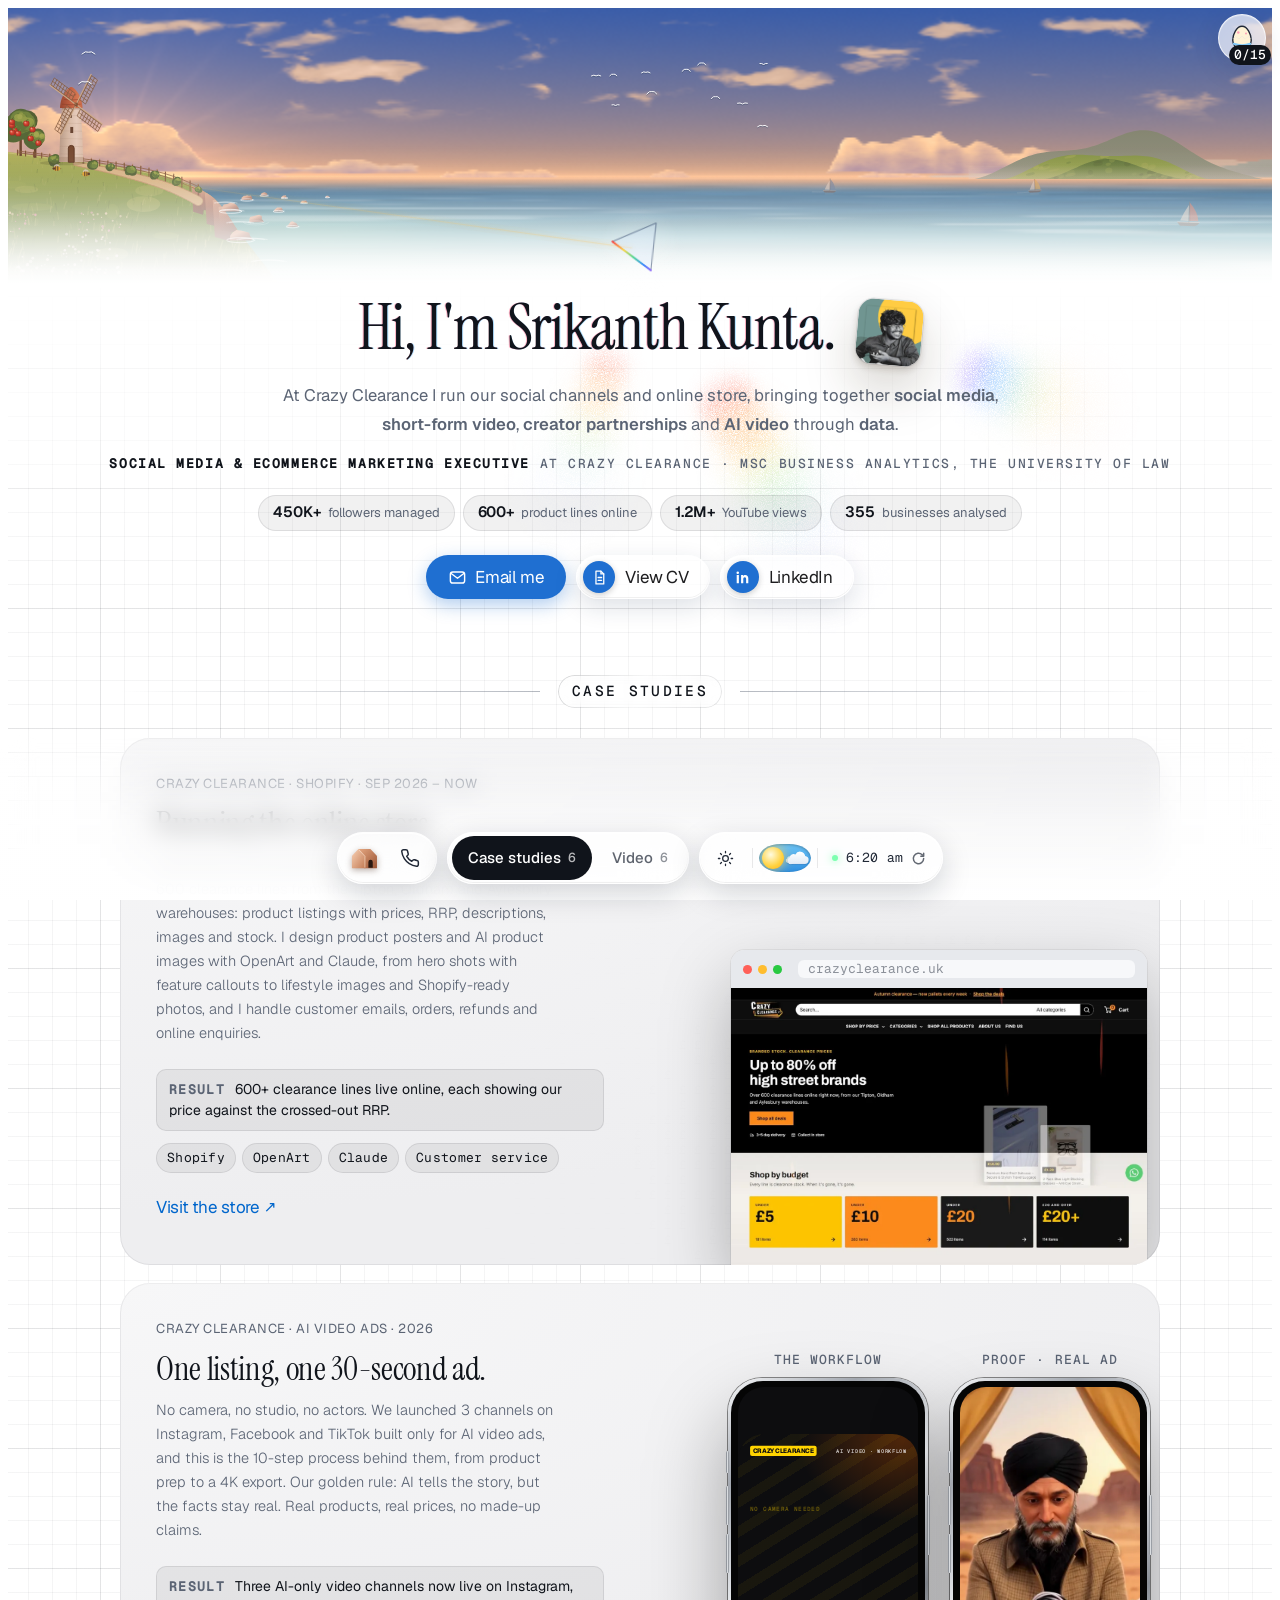
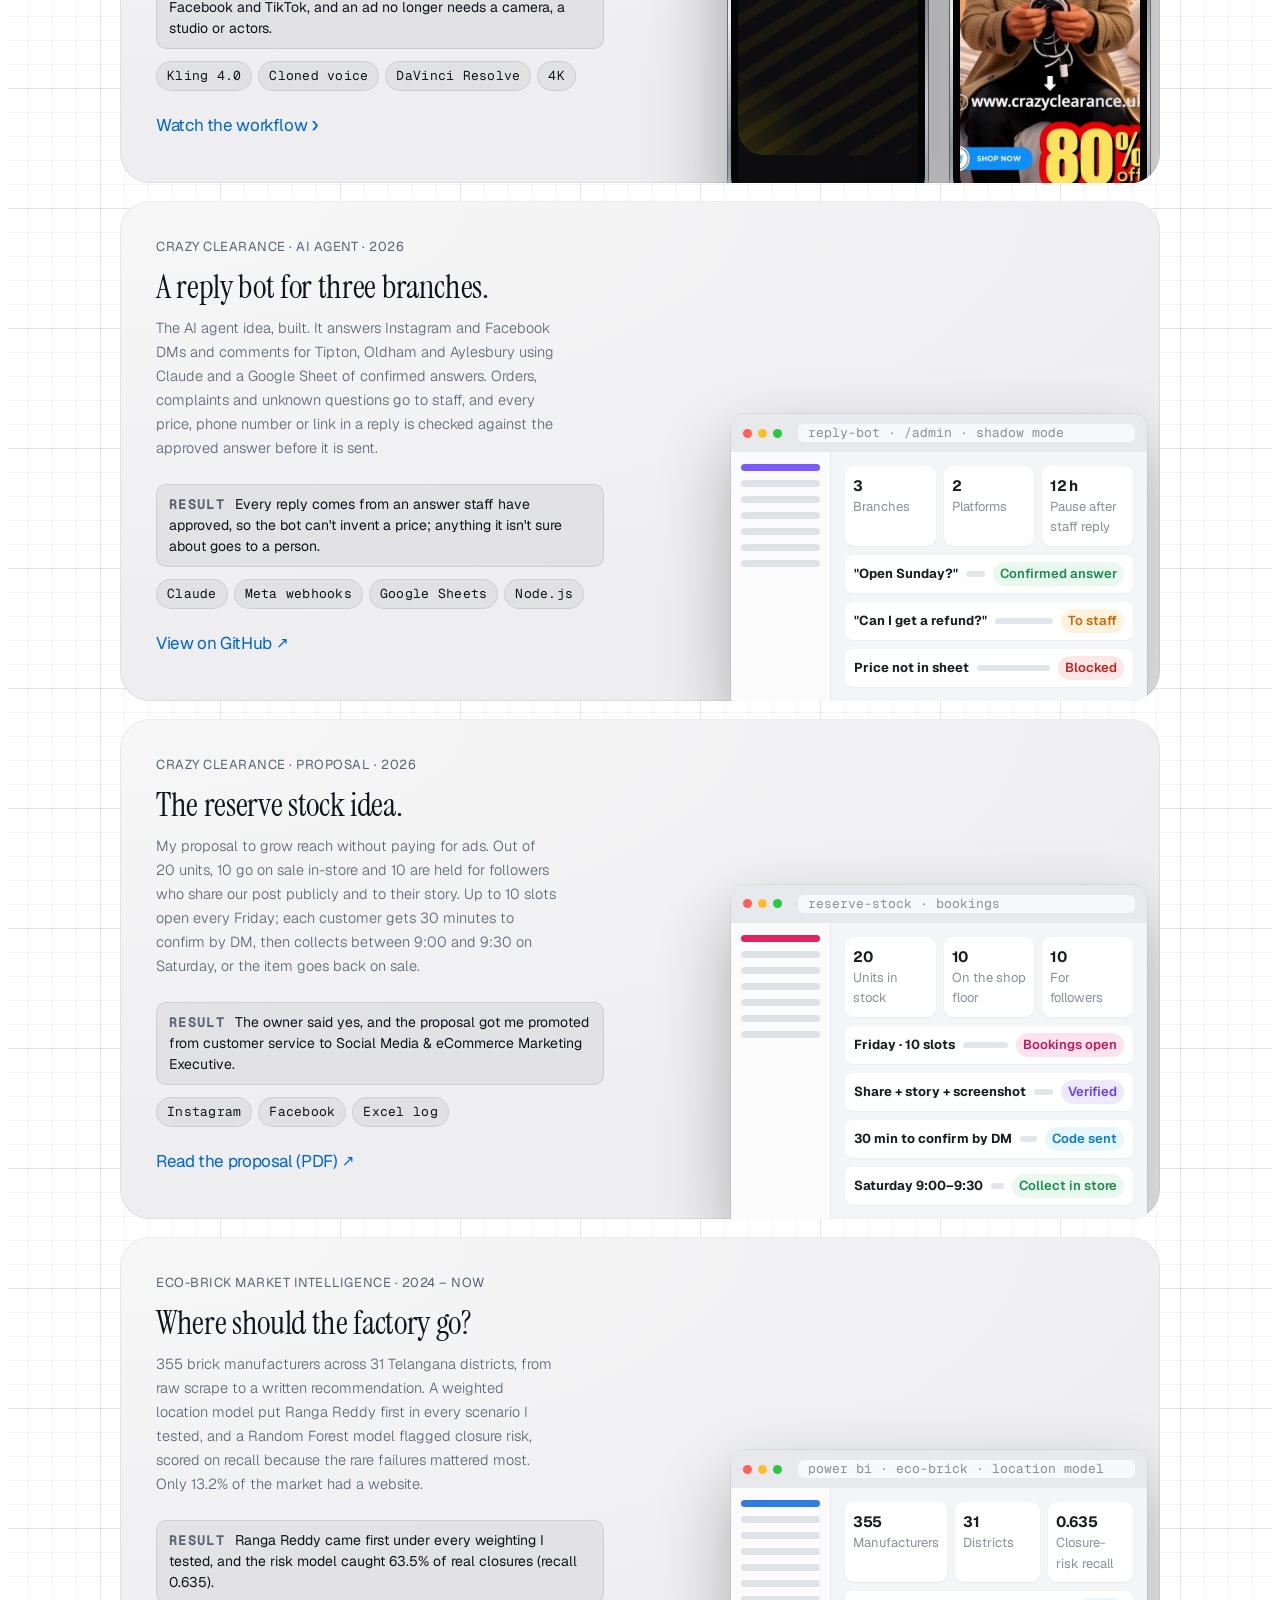
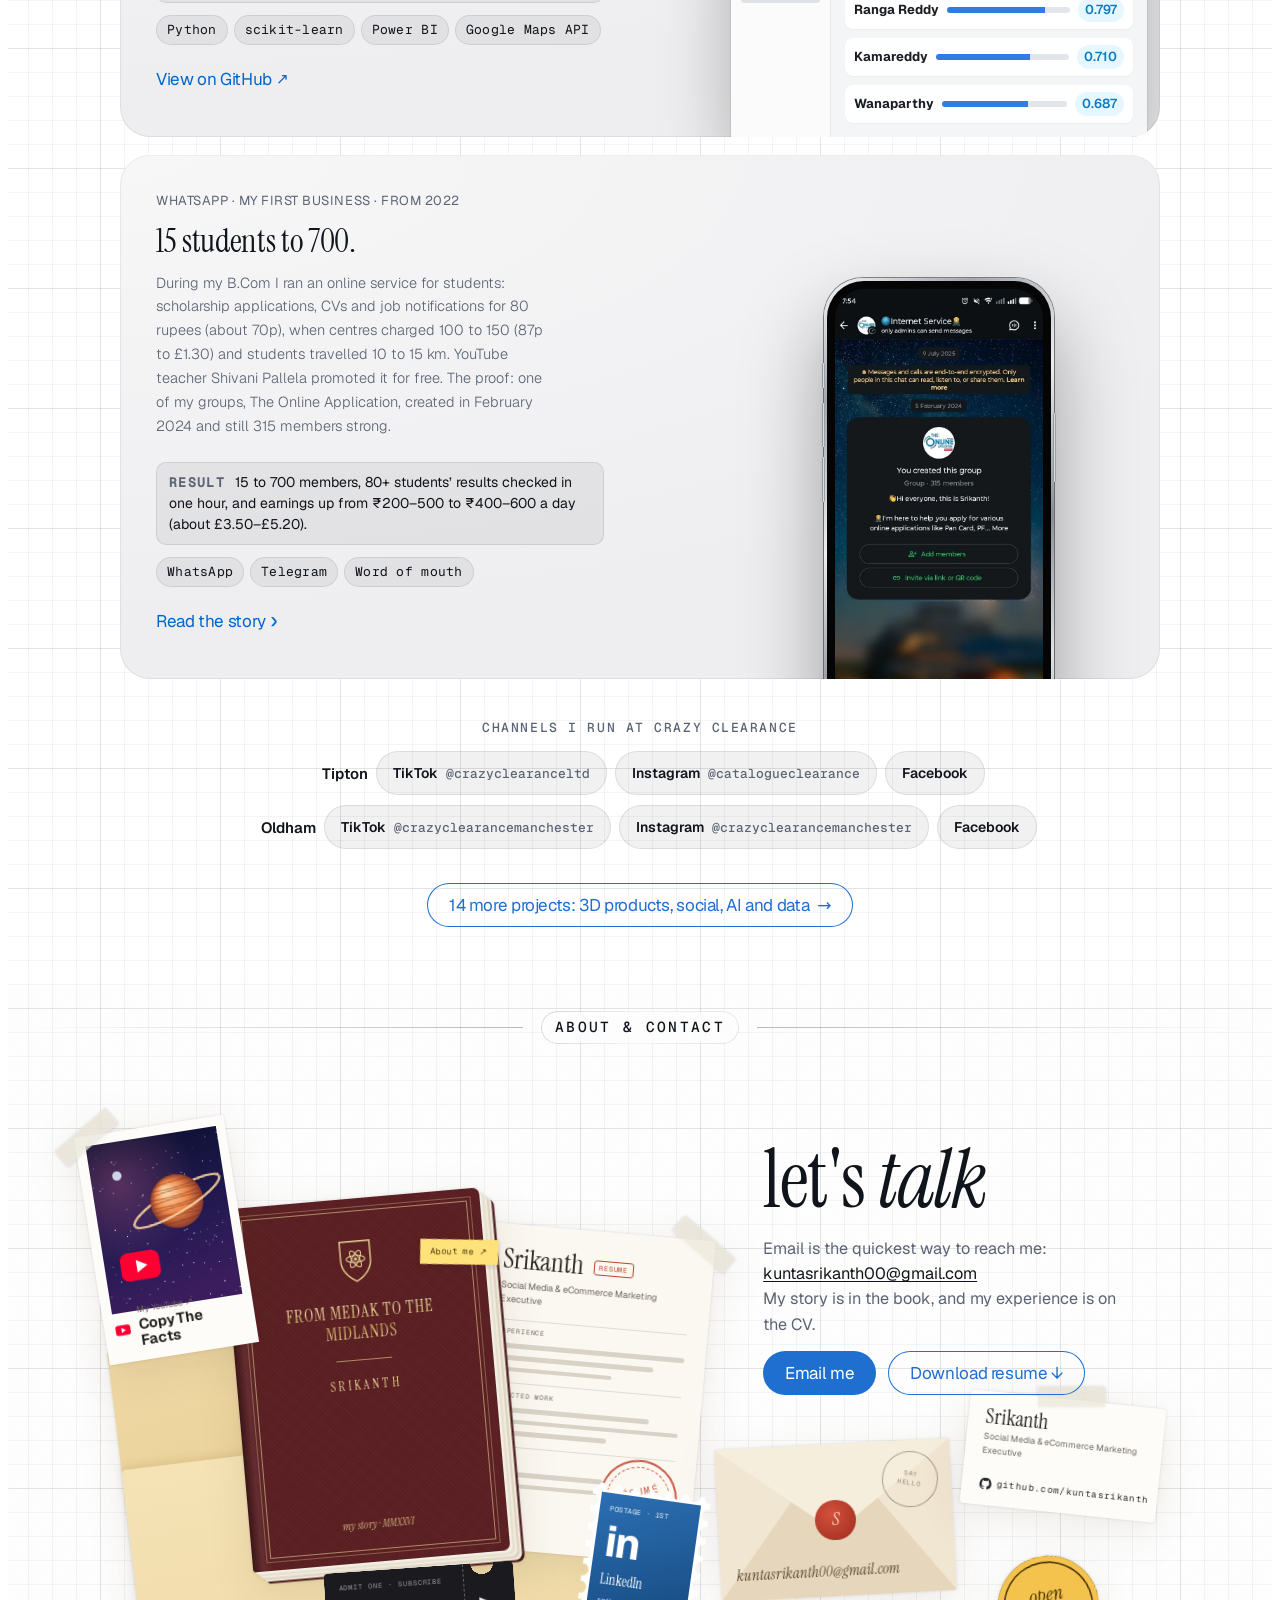
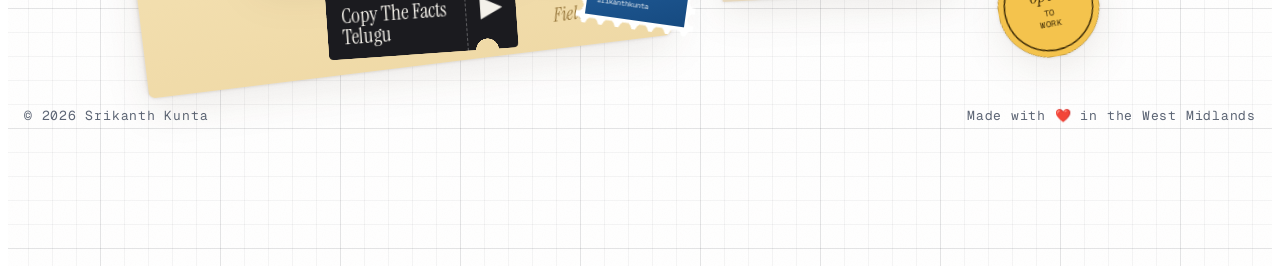
==== commit 18a8cccc: "Card links as Apple text links; one class name per job - The grey box behind card links came from .c" ====
--- a/index.html
+++ b/index.html
@@ -65,7 +65,7 @@
   <div class="navwrap">
     <div class="navbox">
       <div class="mark glass"><a href="#top" aria-label="Home: back to the top"><svg class="d3" viewBox="0 0 32 32" aria-hidden="true"><defs><linearGradient id="hgF" x1="0" y1="0" x2="1" y2="1"><stop offset="0" stop-color="#f6cdb0"/><stop offset="1" stop-color="#c47e58"/></linearGradient><linearGradient id="hgS" x1="0" y1="0" x2="1" y2="1"><stop offset="0" stop-color="#e3a57f"/><stop offset="1" stop-color="#9c5636"/></linearGradient></defs><path d="M10 6.5 23 6.5 30 14V27H17V14Z" fill="url(#hgS)" stroke="url(#hgS)" stroke-width="1.6" stroke-linejoin="round"/><path d="M3 14 10 6.5 17 14V27H3Z" fill="url(#hgF)" stroke="url(#hgF)" stroke-width="1.6" stroke-linejoin="round"/><path d="M10 6.5 17 14V27" fill="none" stroke="#fde6d4" stroke-opacity=".75" stroke-width=".8" stroke-linejoin="round"/><path d="M21 27v-6.5a2.5 2.5 0 0 1 5 0V27Z" fill="#2a1810"/></svg><svg class="ln" viewBox="0 0 24 24" aria-hidden="true"><path d="M15 21v-8a1 1 0 0 0-1-1h-4a1 1 0 0 0-1 1v8"/><path d="M3 10a2 2 0 0 1 .709-1.528l7-5.999a2 2 0 0 1 2.582 0l7 5.999A2 2 0 0 1 21 10v9a2 2 0 0 1-2 2H5a2 2 0 0 1-2-2z"/></svg></a><a href="#contact" aria-label="Contact: go to the footer"><svg class="d3" viewBox="0 0 32 32" aria-hidden="true"><defs><linearGradient id="pgF" x1="0" y1="0" x2="1" y2="1"><stop offset="0" stop-color="#f6cdb0"/><stop offset="1" stop-color="#b86f4a"/></linearGradient></defs><g transform="translate(4.6 4.6) scale(.95)"><path transform="translate(1.1 1.3)" fill="#7e4127" d="M22 16.92v3a2 2 0 0 1-2.18 2 19.79 19.79 0 0 1-8.63-3.07 19.5 19.5 0 0 1-6-6 19.79 19.79 0 0 1-3.07-8.67A2 2 0 0 1 4.11 2h3a2 2 0 0 1 2 1.72 12.84 12.84 0 0 0 .7 2.81 2 2 0 0 1-.45 2.11L8.09 9.91a16 16 0 0 0 6 6l1.27-1.27a2 2 0 0 1 2.11-.45 12.84 12.84 0 0 0 2.81.7A2 2 0 0 1 22 16.92z"/><path fill="url(#pgF)" stroke="#fde6d4" stroke-opacity=".6" stroke-width=".6" d="M22 16.92v3a2 2 0 0 1-2.18 2 19.790 19.79 0 0 1-8.63-3.07 19.5 19.5 0 0 1-6-6 19.79 19.79 0 0 1-3.07-8.67A2 2 0 0 1 4.11 2h3a2 2 0 0 1 2 1.72 12.84 12.84 0 0 0 .7 2.81 2 2 0 0 1-.45 2.11L8.09 9.91a16 16 0 0 0 6 6l1.27-1.27a2 2 0 0 1 2.11-.45 12.84 12.84 0 0 0 2.81.7A2 2 0 0 1 22 16.92z"/></g></svg><svg class="ln" viewBox="0 0 24 24" aria-hidden="true"><path d="M22 16.92v3a2 2 0 0 1-2.18 2 19.79 19.79 0 0 1-8.63-3.07 19.5 19.5 0 0 1-6-6 19.79 19.79 0 0 1-3.07-8.67A2 2 0 0 1 4.11 2h3a2 2 0 0 1 2 1.72 12.84 12.84 0 0 0 .7 2.81 2 2 0 0 1-.45 2.11L8.09 9.91a16 16 0 0 0 6 6l1.27-1.27a2 2 0 0 1 2.11-.45 12.84 12.84 0 0 0 2.81.7A2 2 0 0 1 22 16.92z"/></svg></a></div>
-      <nav class="nav glass" aria-label="Primary"><a href="#work" class="on">Work</a><a href="#about" class="opt">About</a><a href="#contact" class="opt">Contact</a><a href="#resume">Resume ↗</a><button class="more" id="navMore" type="button" aria-expanded="false" aria-controls="navMenu" aria-label="More pages"><svg viewBox="0 0 16 16" aria-hidden="true"><path d="M4 10l4-4 4 4" fill="none" stroke="currentColor" stroke-width="1.8" stroke-linecap="round" stroke-linejoin="round"/></svg></button><div class="navmore glass" id="navMenu" hidden><a href="#about">About</a><a href="#contact">Contact</a></div></nav>
+      <nav class="nav glass" aria-label="Primary"><a href="#work" class="on">Work</a><a href="#about" class="opt">About</a><a href="#contact" class="opt">Contact</a><a href="#resume">Resume ↗</a><button class="nav-more" id="navMore" type="button" aria-expanded="false" aria-controls="navMenu" aria-label="More pages"><svg viewBox="0 0 16 16" aria-hidden="true"><path d="M4 10l4-4 4 4" fill="none" stroke="currentColor" stroke-width="1.8" stroke-linecap="round" stroke-linejoin="round"/></svg></button><div class="navmore glass" id="navMenu" hidden><a href="#about">About</a><a href="#contact">Contact</a></div></nav>
       <div class="ctrl glass"><button class="season-btn" id="seasonBtn" type="button" aria-expanded="false" aria-controls="pop" aria-haspopup="dialog"><span id="seasonIcon"></span><span class="slabel" id="seasonLabel">Clear</span><svg class="chev" viewBox="0 0 12 12" aria-hidden="true"><path d="M2.5 4.5L6 8l3.5-3.5" fill="none" stroke="currentColor" stroke-width="1.6" stroke-linecap="round" stroke-linejoin="round"/></svg></button><span class="vsep" aria-hidden="true"></span><button class="dn" id="dn" role="switch" aria-checked="true" aria-label="Day. Switch to night"><svg class="cl b" viewBox="0 0 30 19" aria-hidden="true"><defs><linearGradient id="clgb" x1="0" y1="0" x2="0" y2="1"><stop offset="0" stop-color="#fff"/><stop offset="1" stop-color="#dfeaf6"/></linearGradient></defs><path d="M7 18.5h17a5.5 5.5 0 0 0 .7-10.95A7.2 7.2 0 0 0 11.1 5.4 5.2 5.2 0 0 0 3.2 9.6 4.6 4.6 0 0 0 7 18.5z" fill="url(#clgb)"/><path d="M8 18.5h15.5" stroke="#c9d8ea" stroke-width="1" stroke-linecap="round" opacity=".6"/></svg><span class="knob"></span><svg class="cl" viewBox="0 0 30 19" aria-hidden="true"><defs><linearGradient id="clga" x1="0" y1="0" x2="0" y2="1"><stop offset="0" stop-color="#fff"/><stop offset="1" stop-color="#dfeaf6"/></linearGradient></defs><path d="M7 18.5h17a5.5 5.5 0 0 0 .7-10.95A7.2 7.2 0 0 0 11.1 5.4 5.2 5.2 0 0 0 3.2 9.6 4.6 4.6 0 0 0 7 18.5z" fill="url(#clga)"/><path d="M8 18.5h15.5" stroke="#c9d8ea" stroke-width="1" stroke-linecap="round" opacity=".6"/></svg></button><span class="vsep" aria-hidden="true"></span><button class="when" id="when" type="button" data-live="true" aria-label="Sky shows your local time"><span class="dot" aria-hidden="true"></span><span id="whenIcon"></span><span id="whenText">--:--</span><span class="hint" id="whenHint">· drag the sun</span></button></div>
       <div class="astro-tip" id="astroTip" role="status" aria-live="polite"></div>
       <div class="pop" id="pop" role="dialog" aria-label="Choose the season" hidden>
--- a/css/home.css
+++ b/css/home.css
@@ -302,11 +302,7 @@
 .card h3{margin:0;font-family:var(--display);font-weight:400;font-size:clamp(28px,2.6vw,40px);line-height:1.06;letter-spacing:-.01em;text-wrap:balance}
 .s4 h3{font-size:clamp(24px,2vw,30px)}
 .desc{margin:0;color:var(--muted);font-size:clamp(14.5px,1.05vw,16.5px);line-height:1.65;font-weight:300;max-width:40ch}
-.more{align-self:flex-start;display:inline-flex;align-items:center;gap:12px;margin-top:6px;padding:10px 18px;border-radius:999px;text-decoration:none;font-size:14px;
-  color:var(--fg);background:color-mix(in srgb,var(--fg) 8%,transparent);border:1px solid color-mix(in srgb,var(--fg) 14%,transparent);transition:background .25s}
-.more svg{width:16px;height:16px;transition:transform .35s var(--ease)}
-.card:hover .more{background:color-mix(in srgb,var(--fg) 14%,transparent)}
-.card:hover .more svg{transform:translateX(4px)}
+.card .more{align-self:flex-start;margin-top:6px}
 .vis{position:relative;z-index:2;margin-top:auto;display:flex;justify-content:center;align-items:flex-end;padding-top:40px;pointer-events:none}
 .feat{display:grid;grid-template-columns:minmax(0,1.15fr) minmax(0,.85fr);min-height:440px}
 .feat .card-body{padding-bottom:36px}
@@ -867,12 +863,12 @@
 .desk .it .tape.t3{left:34%;top:-11%;transform:rotate(-6deg)}
 /* phones: the pages that don't fit in the dock sit behind a chevron, in a small glass menu above it */
 .nav{position:relative}
-.nav .more{display:none}
+.nav .nav-more{display:none}
 @media (max-width:640px){
-  .nav .more{display:grid;place-items:center;flex:none;width:34px;height:34px;margin-left:1px;padding:0;border:0;border-radius:11px;background:transparent;color:var(--pill-dim);cursor:pointer;transition:background-color .25s,color .25s}
-  .nav .more:hover,.nav .more[aria-expanded="true"]{background:var(--chip-hi);color:var(--pill-fg)}
-  .nav .more svg{width:16px;height:16px;transition:transform .35s var(--ease)}
-  .nav .more[aria-expanded="true"] svg{transform:rotate(180deg)}
+  .nav .nav-more{display:grid;place-items:center;flex:none;width:34px;height:34px;margin-left:1px;padding:0;border:0;border-radius:11px;background:transparent;color:var(--pill-dim);cursor:pointer;transition:background-color .25s,color .25s}
+  .nav .nav-more:hover,.nav .nav-more[aria-expanded="true"]{background:var(--chip-hi);color:var(--pill-fg)}
+  .nav .nav-more svg{width:16px;height:16px;transition:transform .35s var(--ease)}
+  .nav .nav-more[aria-expanded="true"] svg{transform:rotate(180deg)}
 }
 .navwrap .navmore{position:absolute;right:0;bottom:calc(100% + 10px);height:auto;display:flex;flex-direction:column;gap:2px;padding:5px;min-width:150px;transform-origin:100% 100%;animation:popin .25s var(--ease)}
 .navwrap .navmore[hidden]{display:none}
@@ -1099,9 +1095,9 @@
 @media (max-width:640px){
   .navwrap .catsnav{position:relative}
   .navwrap .catsnav .cats{--l:0px;--r:0px;-webkit-mask-image:linear-gradient(to right,transparent 0,#000 var(--l),#000 calc(100% - var(--r)),transparent 100%);mask-image:linear-gradient(to right,transparent 0,#000 var(--l),#000 calc(100% - var(--r)),transparent 100%)}
-  .navwrap .catsnav.more .cats{--r:64px}
-  .navwrap .catsnav.less .cats{--l:28px}
-  .navwrap .catsnav.more .cats-more{display:grid;place-items:center;position:absolute;right:8px;top:50%;margin-top:-15px;width:30px;height:30px;border:0;border-radius:50%;background:var(--fg);color:var(--bg);cursor:pointer;box-shadow:0 4px 12px -4px rgba(0,0,0,.35);animation:nudge 1.6s ease-in-out 2}
+  .navwrap .catsnav.ovf-end .cats{--r:64px}
+  .navwrap .catsnav.ovf-start .cats{--l:28px}
+  .navwrap .catsnav.ovf-end .cats-more{display:grid;place-items:center;position:absolute;right:8px;top:50%;margin-top:-15px;width:30px;height:30px;border:0;border-radius:50%;background:var(--fg);color:var(--bg);cursor:pointer;box-shadow:0 4px 12px -4px rgba(0,0,0,.35);animation:nudge 1.6s ease-in-out 2}
   .cats-more svg{width:14px;height:14px}
 }
 @keyframes nudge{50%{transform:translateX(3px)}}
@@ -1116,7 +1112,7 @@
 /* the day/night switch keeps its look; a clear border makes the area you can press 44px tall */
 .navwrap .ctrl .dn{box-sizing:content-box;border:8px solid transparent;border-left:0;border-right:0;background-clip:padding-box;margin-block:-8px}
 .room .ctl button{width:44px;height:44px}
-.more,.chcard .go,.hello .cta,.finds .hint{min-height:44px}
+.card .more,.chcard .go,.hello .cta,.finds .hint{min-height:44px}
 /* inline links and buttons inside sentences: a larger invisible hit area, so the text and line spacing stay as they are */
 .hello p a,.specialty,.hero-image.portrait{position:relative}
 .hello p a::after,.specialty::after,.hero-image.portrait::after{content:"";position:absolute;left:50%;top:50%;width:max(100%,44px);height:44px;transform:translate(-50%,-50%)}
@@ -1137,17 +1133,26 @@
 .hbtn:focus-visible,.hello .cta:focus-visible,.more-work a:focus-visible{outline:none;box-shadow:inset 0 0 0 1px var(--btn),0 0 0 4px var(--btn-halo)}
 .hbtn.pri:focus-visible,.hello .cta:not(.alt):focus-visible{box-shadow:0 0 0 4px var(--btn-halo)}
 .hello .cta{margin-top:14px}.hello .cta+.cta{margin-left:8px}
-/* inside cards: Apple's third kind, a text link with an arrow that does not move */
-.more{min-height:44px;padding:0;gap:6px;border:0;border-radius:0;background:none;color:var(--btn);font:400 17px/1.17648 var(--sans);letter-spacing:-.022em;text-decoration:none;transition:color .12s linear}
-.more:hover{background:none;text-decoration:underline;text-underline-offset:3px}
-.card:hover .more svg{transform:none}
-.more:focus-visible{outline:none;border-radius:6px;box-shadow:0 0 0 4px var(--btn-halo)}
+/* inside cards: Apple's text link. Blue, no box, the 44px tap area without a visible one.
+   A chevron when it opens more of this page (the book, the video), an arrow when it leaves the site. */
+:root{--link:#0066cc}
+:root[data-sky="night"]{--link:#2997ff}
+@media (prefers-color-scheme:dark){:root:not([data-sky]){--link:#2997ff}}
+.card .more{display:inline-flex;align-items:center;gap:4px;min-height:44px;padding:0;border:0;border-radius:0;background:none;
+  color:var(--link);font:400 17px/1.17648 var(--sans);letter-spacing:-.022em;text-decoration:none}
+.card .more:hover{background:none;text-decoration:underline;text-underline-offset:3px}
+.card .more:focus-visible{outline:none;border-radius:6px;box-shadow:0 0 0 4px var(--btn-halo)}
+.card .more svg{display:none}
+.card .more::after{content:"\203A";font-size:1.35em;line-height:0;transform:translateY(-1px);transition:transform .25s var(--ease)}
+.card .more[target="_blank"]::after{content:"\2197";font-size:.9em;transform:none}
+.card .more:hover::after{transform:translate(2px,-1px)}
+.card .more[target="_blank"]:hover::after{transform:translate(1px,-1px)}
 /* channel links: no lift either */
 .ch-list a:hover{transform:none;background:var(--btn-tint)}
 .hello .cta.alt{background:transparent;color:var(--btn);box-shadow:inset 0 0 0 1px var(--btn)}.hello .cta.alt:hover{background:var(--btn-tint)}
 /* phones: the three hero buttons stay on one row */
 @media (max-width:640px){.hero-cta{gap:8px}.hbtn{padding:11px 16px}}
-@media (prefers-reduced-motion:reduce){.hbtn,.hello .cta,.more-work a,.more{transition:none}}
+@media (prefers-reduced-motion:reduce){.hbtn,.hello .cta,.more-work a,.card .more,.card .more::after{transition:none}}
 
 /* ---- Apple glass (Control Center), only where there is something behind it: the hero buttons and the dock.
    Below the fold the buttons stay solid (glass over white just turns flat grey), and only 5 elements blur. ---- */
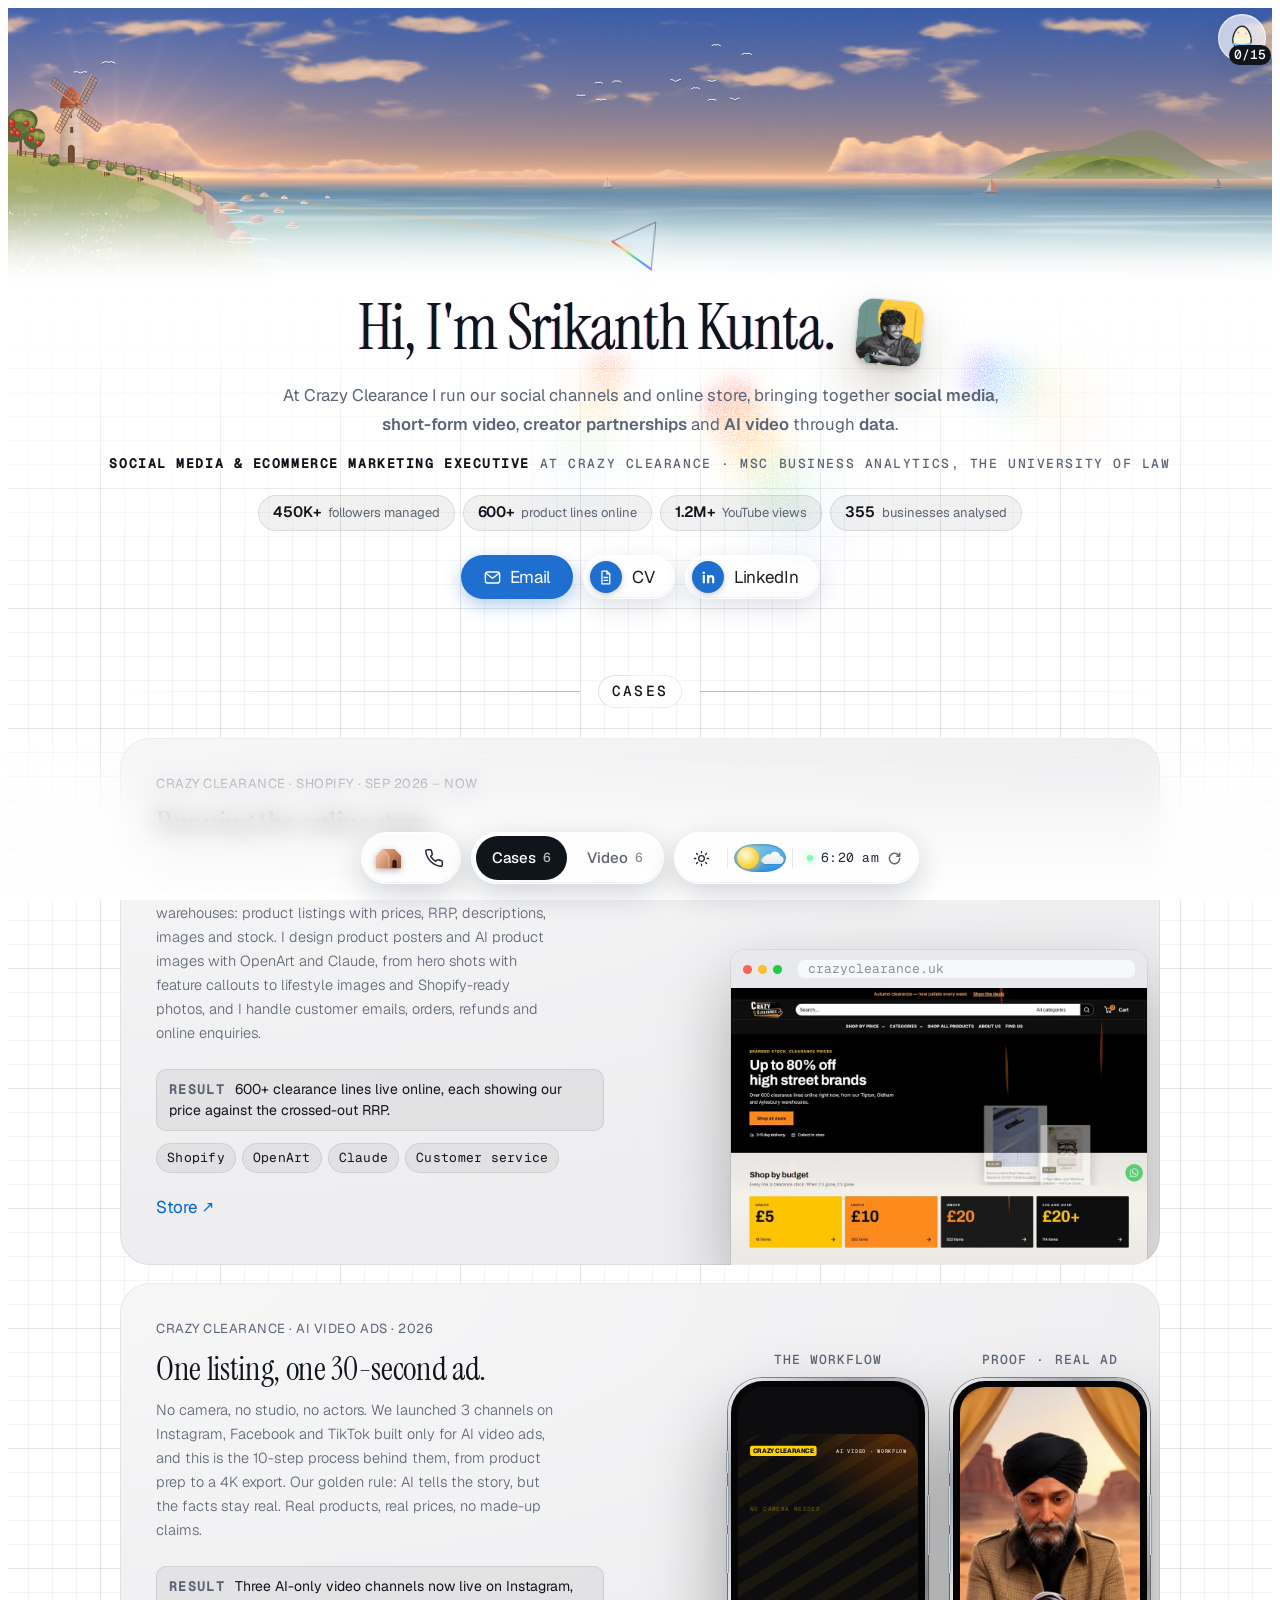
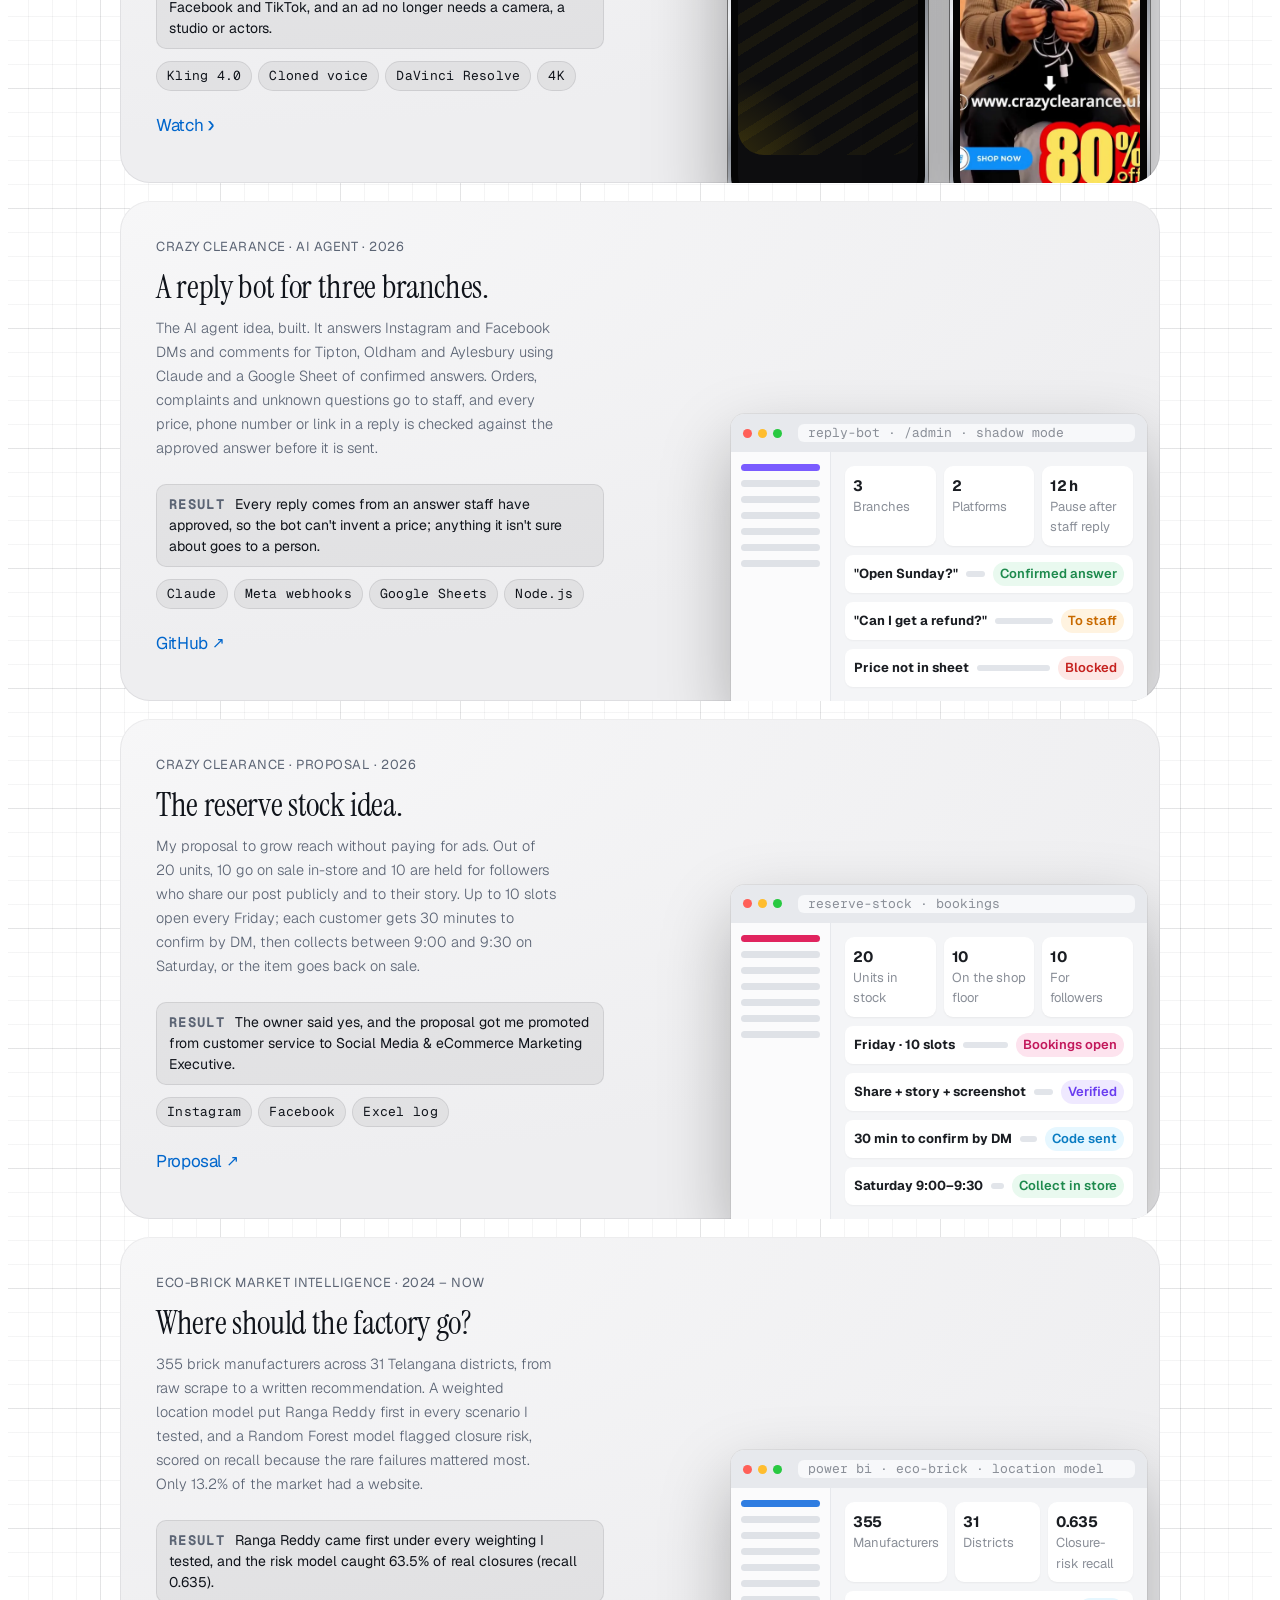
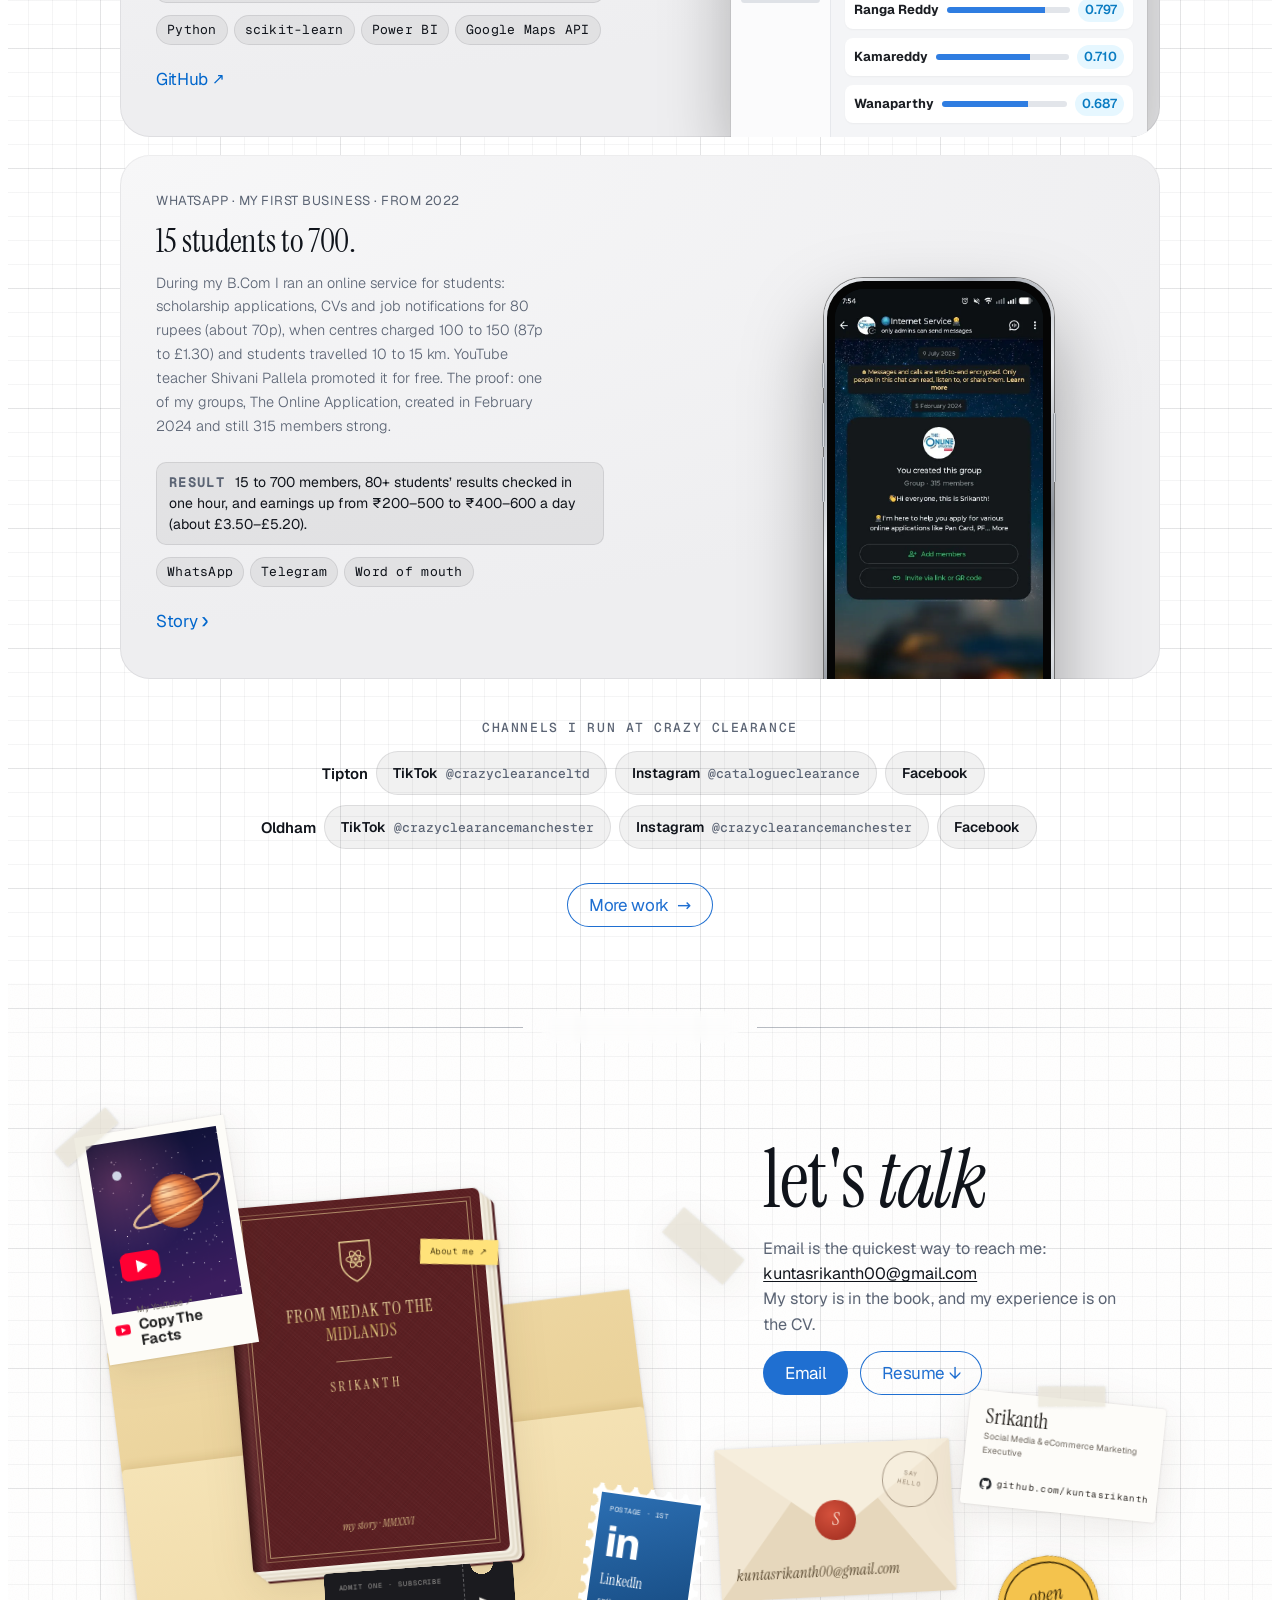
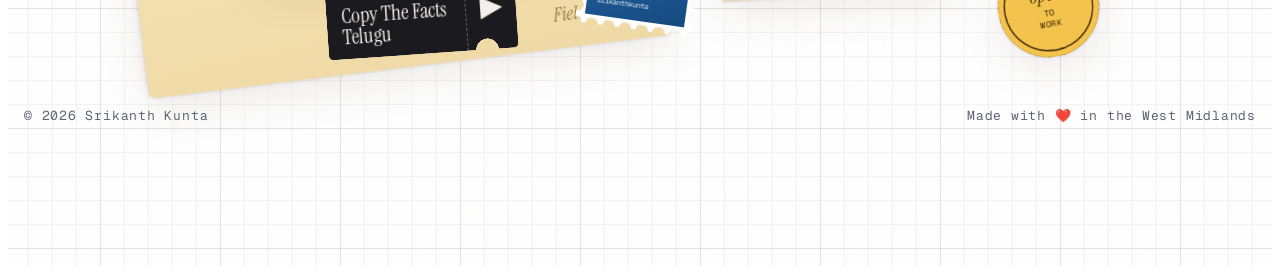
==== commit 6744514e: "Caveman buttons: every button label cut to one word Email, CV, LinkedIn, Store, Watch, GitHub, Propo" ====
--- a/index.html
+++ b/index.html
@@ -106,8 +106,8 @@
       <li><b>355</b> businesses analysed</li>
     </ul>
     <div class="hero-cta">
-      <a class="hbtn pri" href="mailto:kuntasrikanth00@gmail.com"><svg class="hi" viewBox="0 0 24 24" aria-hidden="true"><rect x="3" y="5" width="18" height="14" rx="3" fill="none" stroke="currentColor" stroke-width="1.8"/><path d="m4 7 8 6 8-6" fill="none" stroke="currentColor" stroke-width="1.8" stroke-linecap="round" stroke-linejoin="round"/></svg>Email me</a>
-      <a class="hbtn glass-btn" href="cv/Srikanth-Kunta-CV.pdf" target="_blank" rel="noopener"><span class="ico" aria-hidden="true"><svg viewBox="0 0 24 24"><path d="M7 3h7l4 4v14H7z" fill="none" stroke="currentColor" stroke-width="1.8" stroke-linejoin="round"/><path d="M14 3v4h4M10 12h5M10 16h5" fill="none" stroke="currentColor" stroke-width="1.8" stroke-linecap="round"/></svg></span>View CV</a>
+      <a class="hbtn pri" href="mailto:kuntasrikanth00@gmail.com"><svg class="hi" viewBox="0 0 24 24" aria-hidden="true"><rect x="3" y="5" width="18" height="14" rx="3" fill="none" stroke="currentColor" stroke-width="1.8"/><path d="m4 7 8 6 8-6" fill="none" stroke="currentColor" stroke-width="1.8" stroke-linecap="round" stroke-linejoin="round"/></svg>Email</a>
+      <a class="hbtn glass-btn" href="cv/Srikanth-Kunta-CV.pdf" target="_blank" rel="noopener"><span class="ico" aria-hidden="true"><svg viewBox="0 0 24 24"><path d="M7 3h7l4 4v14H7z" fill="none" stroke="currentColor" stroke-width="1.8" stroke-linejoin="round"/><path d="M14 3v4h4M10 12h5M10 16h5" fill="none" stroke="currentColor" stroke-width="1.8" stroke-linecap="round"/></svg></span>CV</a>
       <a class="hbtn glass-btn" href="https://www.linkedin.com/in/srikanthkunta" target="_blank" rel="noopener"><span class="ico" aria-hidden="true"><svg viewBox="0 0 24 24"><path fill="currentColor" d="M6.9 8.6H3.8V20h3.1zM5.3 3.5a1.8 1.8 0 1 0 0 3.6 1.8 1.8 0 0 0 0-3.6M20.2 13.4c0-3-1.6-5-4.3-5-1.4 0-2.4.7-2.9 1.5V8.6H10V20h3.1v-5.8c0-1.5.6-2.7 2.1-2.7s1.9 1.2 1.9 2.8V20h3.1z"/></svg></span>LinkedIn</a>
     </div>
   </div>
@@ -119,7 +119,7 @@
     <div class="wbar glass">
       <div class="cats" role="tablist" aria-label="Filter work" id="tabs"></div>
     </div>
-    <h2 class="secdiv"><span id="secLabel">Case studies</span></h2>
+    <h2 class="secdiv"><span id="secLabel">Cases</span></h2>
     <div class="wbody">
     <div class="one" id="one">
       <div>
@@ -130,24 +130,24 @@
     </div>
     <div class="grid" id="grid">
       <article class="card feat s12 cs-card" style="--h:28" data-glyph="£" data-cats="best" data-type="eCommerce · current role" data-link="https://crazyclearance.uk/"><a class="card-link" href="https://crazyclearance.uk/" target="_blank" rel="noopener" aria-label="Open the Crazy Clearance online store"></a>
-        <div class="card-body"><p class="meta">Crazy Clearance · Shopify · Sep 2026 – now</p><h3>Running the online store.</h3><p class="desc">I look after crazyclearance.uk, our Shopify store with over 600 clearance lines from the Tipton, Oldham and Aylesbury warehouses: product listings with prices, RRP, descriptions, images and stock. I design product posters and AI product images with OpenArt and Claude, from hero shots with feature callouts to lifestyle images and Shopify-ready photos, and I handle customer emails, orders, refunds and online enquiries.</p><p class="result"><b>Result</b> 600+ clearance lines live online, each showing our price against the crossed-out RRP.</p><p class="tags" aria-label="Made with"><span>Shopify</span><span>OpenArt</span><span>Claude</span><span>Customer service</span></p><a class="more" href="https://crazyclearance.uk/" target="_blank" rel="noopener">Visit the store <svg viewBox="0 0 16 16" fill="none" stroke="currentColor" stroke-width="1.6" stroke-linecap="round" stroke-linejoin="round" aria-hidden="true"><path d="M5 11l6-6M6 5h5v5"/></svg></a></div>
+        <div class="card-body"><p class="meta">Crazy Clearance · Shopify · Sep 2026 – now</p><h3>Running the online store.</h3><p class="desc">I look after crazyclearance.uk, our Shopify store with over 600 clearance lines from the Tipton, Oldham and Aylesbury warehouses: product listings with prices, RRP, descriptions, images and stock. I design product posters and AI product images with OpenArt and Claude, from hero shots with feature callouts to lifestyle images and Shopify-ready photos, and I handle customer emails, orders, refunds and online enquiries.</p><p class="result"><b>Result</b> 600+ clearance lines live online, each showing our price against the crossed-out RRP.</p><p class="tags" aria-label="Made with"><span>Shopify</span><span>OpenArt</span><span>Claude</span><span>Customer service</span></p><a class="more" href="https://crazyclearance.uk/" target="_blank" rel="noopener" aria-label="Store: Running the online store">Store <svg viewBox="0 0 16 16" fill="none" stroke="currentColor" stroke-width="1.6" stroke-linecap="round" stroke-linejoin="round" aria-hidden="true"><path d="M5 11l6-6M6 5h5v5"/></svg></a></div>
         <div class="vis"><div class="win" aria-hidden="true"><div class="top"><i></i><i></i><i></i><span>crazyclearance.uk</span></div><img src="work/proof/crazy-clearance-shopify-home.webp" alt="Crazy Clearance Shopify store home page: up to 80% off high street brands, shop by budget" loading="lazy" width="1100" height="732" decoding="async"></div></div>
       </article>
-      <article class="card feat s12 cs-card ugc-card" style="--h:40" data-glyph="✦" data-cats="best" data-type="Case study · AI video ads"><div class="card-body"><p class="meta">Crazy Clearance · AI video ads · 2026</p><h3>One listing, one 30-second ad.</h3><p class="desc">No camera, no studio, no actors. We launched 3 channels on Instagram, Facebook and TikTok built only for AI video ads, and this is the 10-step process behind them, from product prep to a 4K export. Our golden rule: AI tells the story, but the facts stay real. Real products, real prices, no made-up claims.</p><p class="result"><b>Result</b> Three AI-only video channels now live on Instagram, Facebook and TikTok, and an ad no longer needs a camera, a studio or actors.</p><p class="tags" aria-label="Made with"><span>Kling 4.0</span><span>Cloned voice</span><span>DaVinci Resolve</span><span>4K</span></p><a class="more" href="#ugc" data-open="ugc">Watch the workflow <svg viewBox="0 0 16 16" fill="none" stroke="currentColor" stroke-width="1.6" stroke-linecap="round" stroke-linejoin="round" aria-hidden="true"><path d="M3 8h10M9 4l4 4-4 4"/></svg></a></div>
+      <article class="card feat s12 cs-card ugc-card" style="--h:40" data-glyph="✦" data-cats="best" data-type="Case study · AI video ads"><div class="card-body"><p class="meta">Crazy Clearance · AI video ads · 2026</p><h3>One listing, one 30-second ad.</h3><p class="desc">No camera, no studio, no actors. We launched 3 channels on Instagram, Facebook and TikTok built only for AI video ads, and this is the 10-step process behind them, from product prep to a 4K export. Our golden rule: AI tells the story, but the facts stay real. Real products, real prices, no made-up claims.</p><p class="result"><b>Result</b> Three AI-only video channels now live on Instagram, Facebook and TikTok, and an ad no longer needs a camera, a studio or actors.</p><p class="tags" aria-label="Made with"><span>Kling 4.0</span><span>Cloned voice</span><span>DaVinci Resolve</span><span>4K</span></p><a class="more" href="#ugc" data-open="ugc" aria-label="Watch: One listing, one 30-second ad">Watch <svg viewBox="0 0 16 16" fill="none" stroke="currentColor" stroke-width="1.6" stroke-linecap="round" stroke-linejoin="round" aria-hidden="true"><path d="M3 8h10M9 4l4 4-4 4"/></svg></a></div>
         <div class="vis ugc-vis"><div class="ugc-pair">
           <figure class="ugc-fig"><figcaption>The workflow</figcaption><div class="phone" aria-hidden="true"><i class="btn b1"></i><i class="btn b2"></i><i class="btn b3"></i><i class="btn b4"></i><div class="bz"><div class="sc ugc-sc"><div data-ugc-motion></div></div></div></div></figure>
           <figure class="ugc-fig ugc-proof"><figcaption>Proof · real ad</figcaption><div class="phone"><i class="btn b1"></i><i class="btn b2"></i><i class="btn b3"></i><i class="btn b4"></i><div class="bz"><div class="sc ugc-sc"><video src="work/video/ai_ugc_ad.mp4" data-poster="work/video/ai-ugc-ad-charger.webp" muted loop playsinline preload="none" aria-label="The finished AI ad for a 3-in-1 wireless charger"></video></div></div></div></figure>
         </div></div>
       </article>
       <article class="card feat s12 cs-card" style="--h:265" data-glyph="✦" data-cats="best" data-type="AI · built for Crazy Clearance" data-link="https://github.com/crazyclearance/crazyclearance-bot"><a class="card-link" href="https://github.com/crazyclearance/crazyclearance-bot" target="_blank" rel="noopener" aria-label="Open the reply bot on GitHub"></a>
-        <div class="card-body"><p class="meta">Crazy Clearance · AI agent · 2026</p><h3>A reply bot for three branches.</h3><p class="desc">The AI agent idea, built. It answers Instagram and Facebook DMs and comments for Tipton, Oldham and Aylesbury using Claude and a Google Sheet of confirmed answers. Orders, complaints and unknown questions go to staff, and every price, phone number or link in a reply is checked against the approved answer before it is sent.</p><p class="result"><b>Result</b> Every reply comes from an answer staff have approved, so the bot can't invent a price; anything it isn't sure about goes to a person.</p><p class="tags" aria-label="Made with"><span>Claude</span><span>Meta webhooks</span><span>Google Sheets</span><span>Node.js</span></p><a class="more" href="https://github.com/crazyclearance/crazyclearance-bot" target="_blank" rel="noopener">View on GitHub <svg viewBox="0 0 16 16" fill="none" stroke="currentColor" stroke-width="1.6" stroke-linecap="round" stroke-linejoin="round" aria-hidden="true"><path d="M5 11l6-6M6 5h5v5"/></svg></a></div>
+        <div class="card-body"><p class="meta">Crazy Clearance · AI agent · 2026</p><h3>A reply bot for three branches.</h3><p class="desc">The AI agent idea, built. It answers Instagram and Facebook DMs and comments for Tipton, Oldham and Aylesbury using Claude and a Google Sheet of confirmed answers. Orders, complaints and unknown questions go to staff, and every price, phone number or link in a reply is checked against the approved answer before it is sent.</p><p class="result"><b>Result</b> Every reply comes from an answer staff have approved, so the bot can't invent a price; anything it isn't sure about goes to a person.</p><p class="tags" aria-label="Made with"><span>Claude</span><span>Meta webhooks</span><span>Google Sheets</span><span>Node.js</span></p><a class="more" href="https://github.com/crazyclearance/crazyclearance-bot" target="_blank" rel="noopener" aria-label="GitHub: A reply bot for three branches">GitHub <svg viewBox="0 0 16 16" fill="none" stroke="currentColor" stroke-width="1.6" stroke-linecap="round" stroke-linejoin="round" aria-hidden="true"><path d="M5 11l6-6M6 5h5v5"/></svg></a></div>
         <div class="vis"><div class="win" aria-hidden="true" style="--acc:#7a5cff"><div class="top"><i></i><i></i><i></i><span>reply-bot · /admin · shadow mode</span></div><div class="body"><div class="side"><i class="on"></i><i class=""></i><i class=""></i><i class=""></i><i class=""></i><i class=""></i><i class=""></i></div><div class="main"><div class="k"><div><b>3</b><small>Branches</small></div><div><b>2</b><small>Platforms</small></div><div><b>12 h</b><small>Pause after staff reply</small></div></div>
 <div class="tr"><b>"Open Sunday?"</b><span class="ln"></span><span class="tag" style="background:#e9f9ef;color:#1d8a4d">Confirmed answer</span></div>
 <div class="tr"><b>"Can I get a refund?"</b><span class="ln"></span><span class="tag" style="background:#fff3e0;color:#c86a00">To staff</span></div>
 <div class="tr"><b>Price not in sheet</b><span class="ln"></span><span class="tag" style="background:#fde8e6;color:#c5221f">Blocked</span></div></div></div></div></div>
       </article>
       <article class="card feat s12 cs-card" style="--h:150" data-glyph="↻" data-cats="best" data-type="Case study · Crazy Clearance" data-link="work/proof/reserve-stock-proposal.pdf"><a class="card-link" href="work/proof/reserve-stock-proposal.pdf" target="_blank" rel="noopener" aria-label="Read the reserve stock proposal (PDF)"></a>
-        <div class="card-body"><p class="meta">Crazy Clearance · Proposal · 2026</p><h3>The reserve stock idea.</h3><p class="desc">My proposal to grow reach without paying for ads. Out of 20 units, 10 go on sale in-store and 10 are held for followers who share our post publicly and to their story. Up to 10 slots open every Friday; each customer gets 30 minutes to confirm by DM, then collects between 9:00 and 9:30 on Saturday, or the item goes back on sale.</p><p class="result"><b>Result</b> The owner said yes, and the proposal got me promoted from customer service to Social Media &amp; eCommerce Marketing Executive.</p><p class="tags" aria-label="Made with"><span>Instagram</span><span>Facebook</span><span>Excel log</span></p><a class="more" href="work/proof/reserve-stock-proposal.pdf" target="_blank" rel="noopener">Read the proposal (PDF) <svg viewBox="0 0 16 16" fill="none" stroke="currentColor" stroke-width="1.6" stroke-linecap="round" stroke-linejoin="round" aria-hidden="true"><path d="M5 11l6-6M6 5h5v5"/></svg></a></div>
+        <div class="card-body"><p class="meta">Crazy Clearance · Proposal · 2026</p><h3>The reserve stock idea.</h3><p class="desc">My proposal to grow reach without paying for ads. Out of 20 units, 10 go on sale in-store and 10 are held for followers who share our post publicly and to their story. Up to 10 slots open every Friday; each customer gets 30 minutes to confirm by DM, then collects between 9:00 and 9:30 on Saturday, or the item goes back on sale.</p><p class="result"><b>Result</b> The owner said yes, and the proposal got me promoted from customer service to Social Media &amp; eCommerce Marketing Executive.</p><p class="tags" aria-label="Made with"><span>Instagram</span><span>Facebook</span><span>Excel log</span></p><a class="more" href="work/proof/reserve-stock-proposal.pdf" target="_blank" rel="noopener" aria-label="Proposal: The reserve stock idea">Proposal <svg viewBox="0 0 16 16" fill="none" stroke="currentColor" stroke-width="1.6" stroke-linecap="round" stroke-linejoin="round" aria-hidden="true"><path d="M5 11l6-6M6 5h5v5"/></svg></a></div>
         <div class="vis"><div class="win" aria-hidden="true" style="--acc:#e0245e"><div class="top"><i></i><i></i><i></i><span>reserve-stock · bookings</span></div><div class="body"><div class="side"><i class="on"></i><i class=""></i><i class=""></i><i class=""></i><i class=""></i><i class=""></i><i class=""></i></div><div class="main"><div class="k"><div><b>20</b><small>Units in stock</small></div><div><b>10</b><small>On the shop floor</small></div><div><b>10</b><small>For followers</small></div></div>
 <div class="tr"><b>Friday · 10 slots</b><span class="ln"></span><span class="tag" style="background:#fde3ee;color:#c2185b">Bookings open</span></div>
 <div class="tr"><b>Share + story + screenshot</b><span class="ln"></span><span class="tag" style="background:#efe9ff;color:#6a3df0">Verified</span></div>
@@ -155,13 +155,13 @@
 <div class="tr"><b>Saturday 9:00–9:30</b><span class="ln"></span><span class="tag" style="background:#e9f9ef;color:#1d8a4d">Collect in store</span></div></div></div></div></div>
       </article>
       <article class="card feat s12 cs-card" style="--h:200" data-glyph="%" data-cats="best" data-type="Case study · Independent project" data-link="https://github.com/kuntasrikanth/eco-brick-market-intelligence"><a class="card-link" href="https://github.com/kuntasrikanth/eco-brick-market-intelligence" target="_blank" rel="noopener" aria-label="Open the Eco-Brick project on GitHub"></a>
-        <div class="card-body"><p class="meta">Eco-Brick Market Intelligence · 2024 – now</p><h3>Where should the factory go?</h3><p class="desc">355 brick manufacturers across 31 Telangana districts, from raw scrape to a written recommendation. A weighted location model put Ranga Reddy first in every scenario I tested, and a Random Forest model flagged closure risk, scored on recall because the rare failures mattered most. Only 13.2% of the market had a website.</p><p class="result"><b>Result</b> Ranga Reddy came first under every weighting I tested, and the risk model caught 63.5% of real closures (recall 0.635).</p><p class="tags" aria-label="Made with"><span>Python</span><span>scikit-learn</span><span>Power BI</span><span>Google Maps API</span></p><a class="more" href="https://github.com/kuntasrikanth/eco-brick-market-intelligence" target="_blank" rel="noopener">View on GitHub <svg viewBox="0 0 16 16" fill="none" stroke="currentColor" stroke-width="1.6" stroke-linecap="round" stroke-linejoin="round" aria-hidden="true"><path d="M5 11l6-6M6 5h5v5"/></svg></a></div>
+        <div class="card-body"><p class="meta">Eco-Brick Market Intelligence · 2024 – now</p><h3>Where should the factory go?</h3><p class="desc">355 brick manufacturers across 31 Telangana districts, from raw scrape to a written recommendation. A weighted location model put Ranga Reddy first in every scenario I tested, and a Random Forest model flagged closure risk, scored on recall because the rare failures mattered most. Only 13.2% of the market had a website.</p><p class="result"><b>Result</b> Ranga Reddy came first under every weighting I tested, and the risk model caught 63.5% of real closures (recall 0.635).</p><p class="tags" aria-label="Made with"><span>Python</span><span>scikit-learn</span><span>Power BI</span><span>Google Maps API</span></p><a class="more" href="https://github.com/kuntasrikanth/eco-brick-market-intelligence" target="_blank" rel="noopener" aria-label="GitHub: Where should the factory go?">GitHub <svg viewBox="0 0 16 16" fill="none" stroke="currentColor" stroke-width="1.6" stroke-linecap="round" stroke-linejoin="round" aria-hidden="true"><path d="M5 11l6-6M6 5h5v5"/></svg></a></div>
         <div class="vis"><div class="win" aria-hidden="true" style="--acc:#2f7de1"><div class="top"><i></i><i></i><i></i><span>power bi · eco-brick · location model</span></div><div class="body"><div class="side"><i class="on"></i><i class=""></i><i class=""></i><i class=""></i><i class=""></i><i class=""></i><i class=""></i></div><div class="main"><div class="k"><div><b>355</b><small>Manufacturers</small></div><div><b>31</b><small>Districts</small></div><div><b>0.635</b><small>Closure-risk recall</small></div></div>
 <div class="tr"><b>Ranga Reddy</b><span class="ln" style="background:linear-gradient(90deg,#2f7de1 79.7%,#e2e5ea 0)"></span><span class="tag" style="background:#e6f7ff;color:#0a7cc2">0.797</span></div>
 <div class="tr"><b>Kamareddy</b><span class="ln" style="background:linear-gradient(90deg,#2f7de1 71%,#e2e5ea 0)"></span><span class="tag" style="background:#e6f7ff;color:#0a7cc2">0.710</span></div>
 <div class="tr"><b>Wanaparthy</b><span class="ln" style="background:linear-gradient(90deg,#2f7de1 68.7%,#e2e5ea 0)"></span><span class="tag" style="background:#e6f7ff;color:#0a7cc2">0.687</span></div></div></div></div></div>
       </article>
-      <article class="card feat s12 cs-card" style="--h:140" data-glyph="₹" data-cats="best" data-type="My first business · 2022"><div class="card-body"><p class="meta">WhatsApp · My first business · from 2022</p><h3>15 students to 700.</h3><p class="desc">During my B.Com I ran an online service for students: scholarship applications, CVs and job notifications for 80 rupees (about 70p), when centres charged 100 to 150 (87p to £1.30) and students travelled 10 to 15 km. YouTube teacher Shivani Pallela promoted it for free. The proof: one of my groups, The Online Application, created in February 2024 and still 315 members strong.</p><p class="result"><b>Result</b> 15 to 700 members, 80+ students&#8217; results checked in one hour, and earnings up from ₹200&#8211;500 to ₹400&#8211;600 a day (about £3.50&#8211;£5.20).</p><p class="tags" aria-label="Made with"><span>WhatsApp</span><span>Telegram</span><span>Word of mouth</span></p><a class="more" href="#about">Read the story <svg viewBox="0 0 16 16" fill="none" stroke="currentColor" stroke-width="1.6" stroke-linecap="round" stroke-linejoin="round" aria-hidden="true"><path d="M3 8h10M9 4l4 4-4 4"/></svg></a></div>
+      <article class="card feat s12 cs-card" style="--h:140" data-glyph="₹" data-cats="best" data-type="My first business · 2022"><div class="card-body"><p class="meta">WhatsApp · My first business · from 2022</p><h3>15 students to 700.</h3><p class="desc">During my B.Com I ran an online service for students: scholarship applications, CVs and job notifications for 80 rupees (about 70p), when centres charged 100 to 150 (87p to £1.30) and students travelled 10 to 15 km. YouTube teacher Shivani Pallela promoted it for free. The proof: one of my groups, The Online Application, created in February 2024 and still 315 members strong.</p><p class="result"><b>Result</b> 15 to 700 members, 80+ students&#8217; results checked in one hour, and earnings up from ₹200&#8211;500 to ₹400&#8211;600 a day (about £3.50&#8211;£5.20).</p><p class="tags" aria-label="Made with"><span>WhatsApp</span><span>Telegram</span><span>Word of mouth</span></p><a class="more" href="#about" aria-label="Story: 15 students to 700">Story <svg viewBox="0 0 16 16" fill="none" stroke="currentColor" stroke-width="1.6" stroke-linecap="round" stroke-linejoin="round" aria-hidden="true"><path d="M3 8h10M9 4l4 4-4 4"/></svg></a></div>
         <div class="vis"><div class="phone" style="--w:230px;margin-bottom:-22%"><i class="btn b1"></i><i class="btn b2"></i><i class="btn b3"></i><i class="btn b4"></i><div class="bz"><div class="sc" style="background:#0b141a"><img src="work/proof/whatsapp-student-group.webp" alt="Screenshot of my WhatsApp group The Online Application: you created this group, 315 members, Hi everyone, this is Srikanth" loading="lazy" style="display:block;width:100%;height:100%;object-fit:cover;object-position:top" width="610" height="1356" decoding="async"></div></div></div></div>
       </article>
       <article class="card s4 reel" data-glyph="▶" data-cats="video" data-type="AI video ad">
@@ -196,7 +196,7 @@
       <li><span class="ch-place">Oldham</span><a href="https://www.tiktok.com/@crazyclearancemanchester" target="_blank" rel="noopener" aria-label="Oldham on TikTok, @crazyclearancemanchester (opens in a new tab)">TikTok <small>@crazyclearancemanchester</small></a><a href="https://www.instagram.com/crazyclearancemanchester" target="_blank" rel="noopener" aria-label="Oldham on Instagram, @crazyclearancemanchester (opens in a new tab)">Instagram <small>@crazyclearancemanchester</small></a><a href="https://www.facebook.com/profile.php?id=61583459743810" target="_blank" rel="noopener" aria-label="Oldham on Facebook, Crazy Clearance Oldham (opens in a new tab)">Facebook</a></li>
       </ul>
     </div>
-    <p class="more-work"><a href="work.html">14 more projects: 3D products, social, AI and data <span aria-hidden="true">&#8594;</span></a></p>
+    <p class="more-work"><a href="work.html">More work <span aria-hidden="true">&#8594;</span></a></p>
     </div>
    </section>
   </div>
@@ -210,8 +210,8 @@
     <div class="hello">
       <h3>let's <em>talk</em></h3>
       <p>Email is the quickest way to reach me:<br><a href="mailto:kuntasrikanth00@gmail.com">kuntasrikanth00@gmail.com</a><br>My story is in the book, and my experience is on the CV.</p>
-      <a class="cta" href="mailto:kuntasrikanth00@gmail.com">Email me</a>
-      <a class="cta alt" href="cv/Srikanth-Kunta-CV.pdf" target="_blank" rel="noopener" download>Download resume ↓</a>
+      <a class="cta" href="mailto:kuntasrikanth00@gmail.com">Email</a>
+      <a class="cta alt" href="cv/Srikanth-Kunta-CV.pdf" target="_blank" rel="noopener" download>Resume ↓</a>
     </div>
     <div class="it folder" aria-hidden="true"><div class="back"></div><div class="front"></div></div>
     <button class="it lift pola" type="button" id="openCh" aria-haspopup="dialog" aria-label="Copy The Facts, my YouTube channel: open the story"><span class="tape t1" aria-hidden="true"></span><canvas id="polaC" width="300" height="380"></canvas><div class="cap"><svg class="fg" viewBox="0 0 38 57" aria-hidden="true"><rect x="0" y="16" width="38" height="26" rx="7" fill="#FF0033"/><path d="M15 22.5v13l11-6.5z" fill="#fff"/></svg><div class="ct"><small>My YouTube <i>↗</i></small><b>Copy The Facts</b></div></div></button>
@@ -290,7 +290,7 @@
     <p>DaVinci Resolve · CapCut · Canva · Kling AI · Fish Audio · OpenArt · Meshy AI · Claude · Shopify · Google Maps · Python (Pandas, scikit-learn) · SQL · Tableau · Power BI · Excel (XLOOKUP, Power Query, VBA) · Git</p>
     <h4>Languages</h4>
     <p>English · Hindi · Telugu · Punjabi</p>
-    <a class="dl" href="cv/Srikanth-Kunta-CV.pdf" target="_blank" rel="noopener" id="cvDl">Download PDF ↗</a>
+    <a class="dl" href="cv/Srikanth-Kunta-CV.pdf" target="_blank" rel="noopener" id="cvDl">PDF ↗</a>
   </article>
 </div>
 <div class="room" id="mailRoom" role="dialog" aria-modal="true" aria-label="Write to Srikanth" hidden>
@@ -301,7 +301,7 @@
     <label class="sr" for="ltMsg">Your message</label>
     <textarea id="ltMsg" rows="6" placeholder="Write your note here…" required></textarea>
     <div class="lt-sign"><label for="ltName">Yours,</label><input id="ltName" placeholder="your name" autocomplete="name"></div>
-    <div class="lt-ft"><button type="button" id="ltCopy">Copy address</button><button type="submit" class="lt-send">Send letter ↗</button></div>
+    <div class="lt-ft"><button type="button" id="ltCopy">Copy</button><button type="submit" class="lt-send">Send ↗</button></div>
   </form>
 </div>
 <div class="room" id="chRoom" role="dialog" aria-modal="true" aria-label="Copy The Facts, my YouTube channel" hidden>
@@ -316,7 +316,7 @@
       <div class="k">My channel</div>
       <h3>Copy The Facts Telugu, on YouTube</h3>
       <p>My Telugu YouTube channel about space, technology and the universe. My first videos weren't good, and even my family didn't believe in it. I taught myself CapCut, scripting, uploads and hashtags, and it grew organically to 4,460+ subscribers and 1.2M+ views across 215 videos.</p>
-      <a class="go" id="chGo" href="https://www.youtube.com/@copy_the_facts_telugu" target="_blank" rel="noopener">Watch on YouTube ↗</a>
+      <a class="go" id="chGo" href="https://www.youtube.com/@copy_the_facts_telugu" target="_blank" rel="noopener">YouTube ↗</a>
     </div>
   </article>
 </div>
@@ -332,7 +332,7 @@
       <h3>How one listing became a 30-second ad</h3>
       <ol class="ugc-steps"><li><b>Product prep:</b> real price, RRP and features from the listing. Nothing invented.</li><li><b>Story:</b> clip 1 is the problem, clip 2 is the product fixing it.</li><li><b>Kling 4.0 setup:</b> 1080p, 10 seconds, 9:16.</li><li><b>Clip 1:</b> our own character, cartoon face, real-looking world.</li><li><b>Check it:</b> anything off? Redo it before moving on.</li><li><b>Clip 2:</b> starts from the last frame, so the story flows.</li><li><b>Check the product</b> looks exactly like the real thing.</li><li><b>Voice:</b> our founder's cloned voice, warm and British.</li><li><b>Edit in DaVinci Resolve:</b> music, features, price with the RRP crossed out.</li><li><b>Export in 4K</b> and post.</li></ol>
       <p>Our golden rule: AI tells the story, but the facts stay real. Price and text always go in at the edit, because AI still can't spell.</p>
-      <a class="go" href="https://www.linkedin.com/in/srikanthkunta" target="_blank" rel="noopener">See the post on LinkedIn ↗</a>
+      <a class="go" href="https://www.linkedin.com/in/srikanthkunta" target="_blank" rel="noopener">LinkedIn ↗</a>
     </div>
   </article>
 </div>
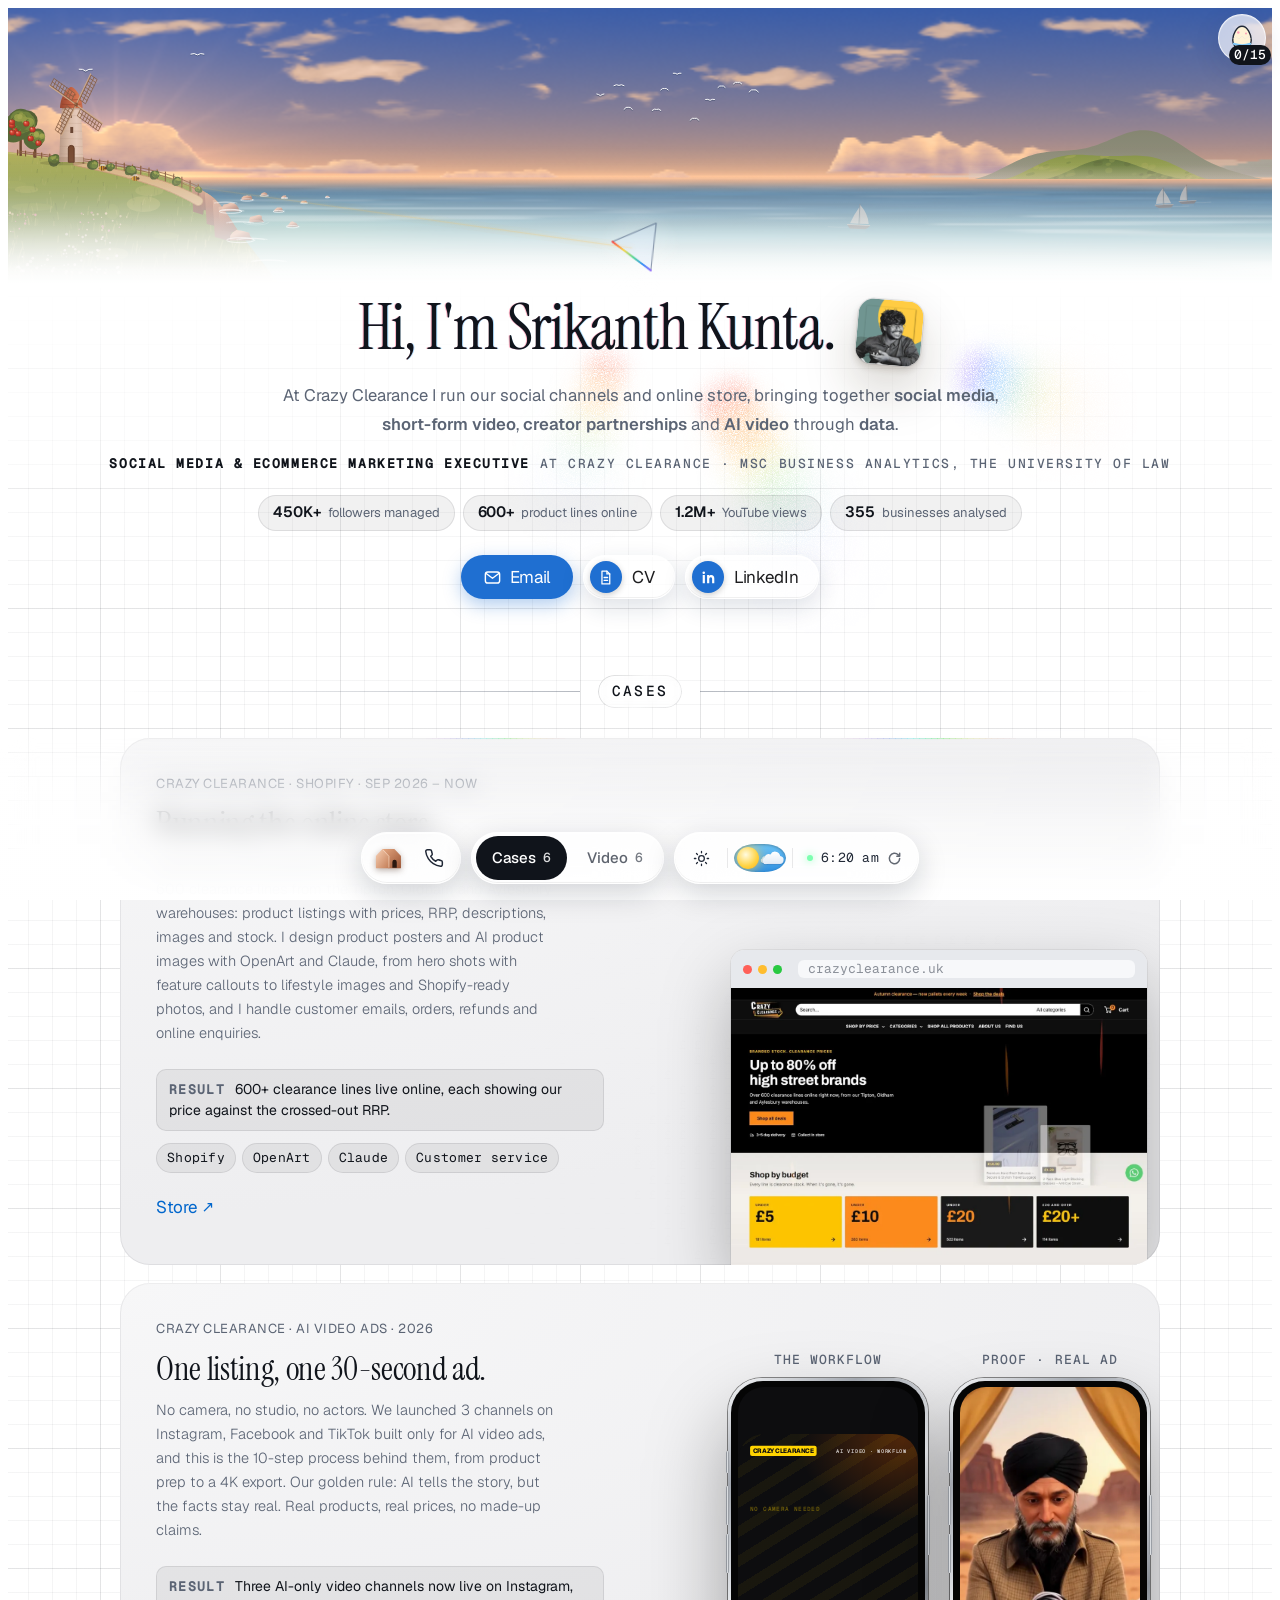
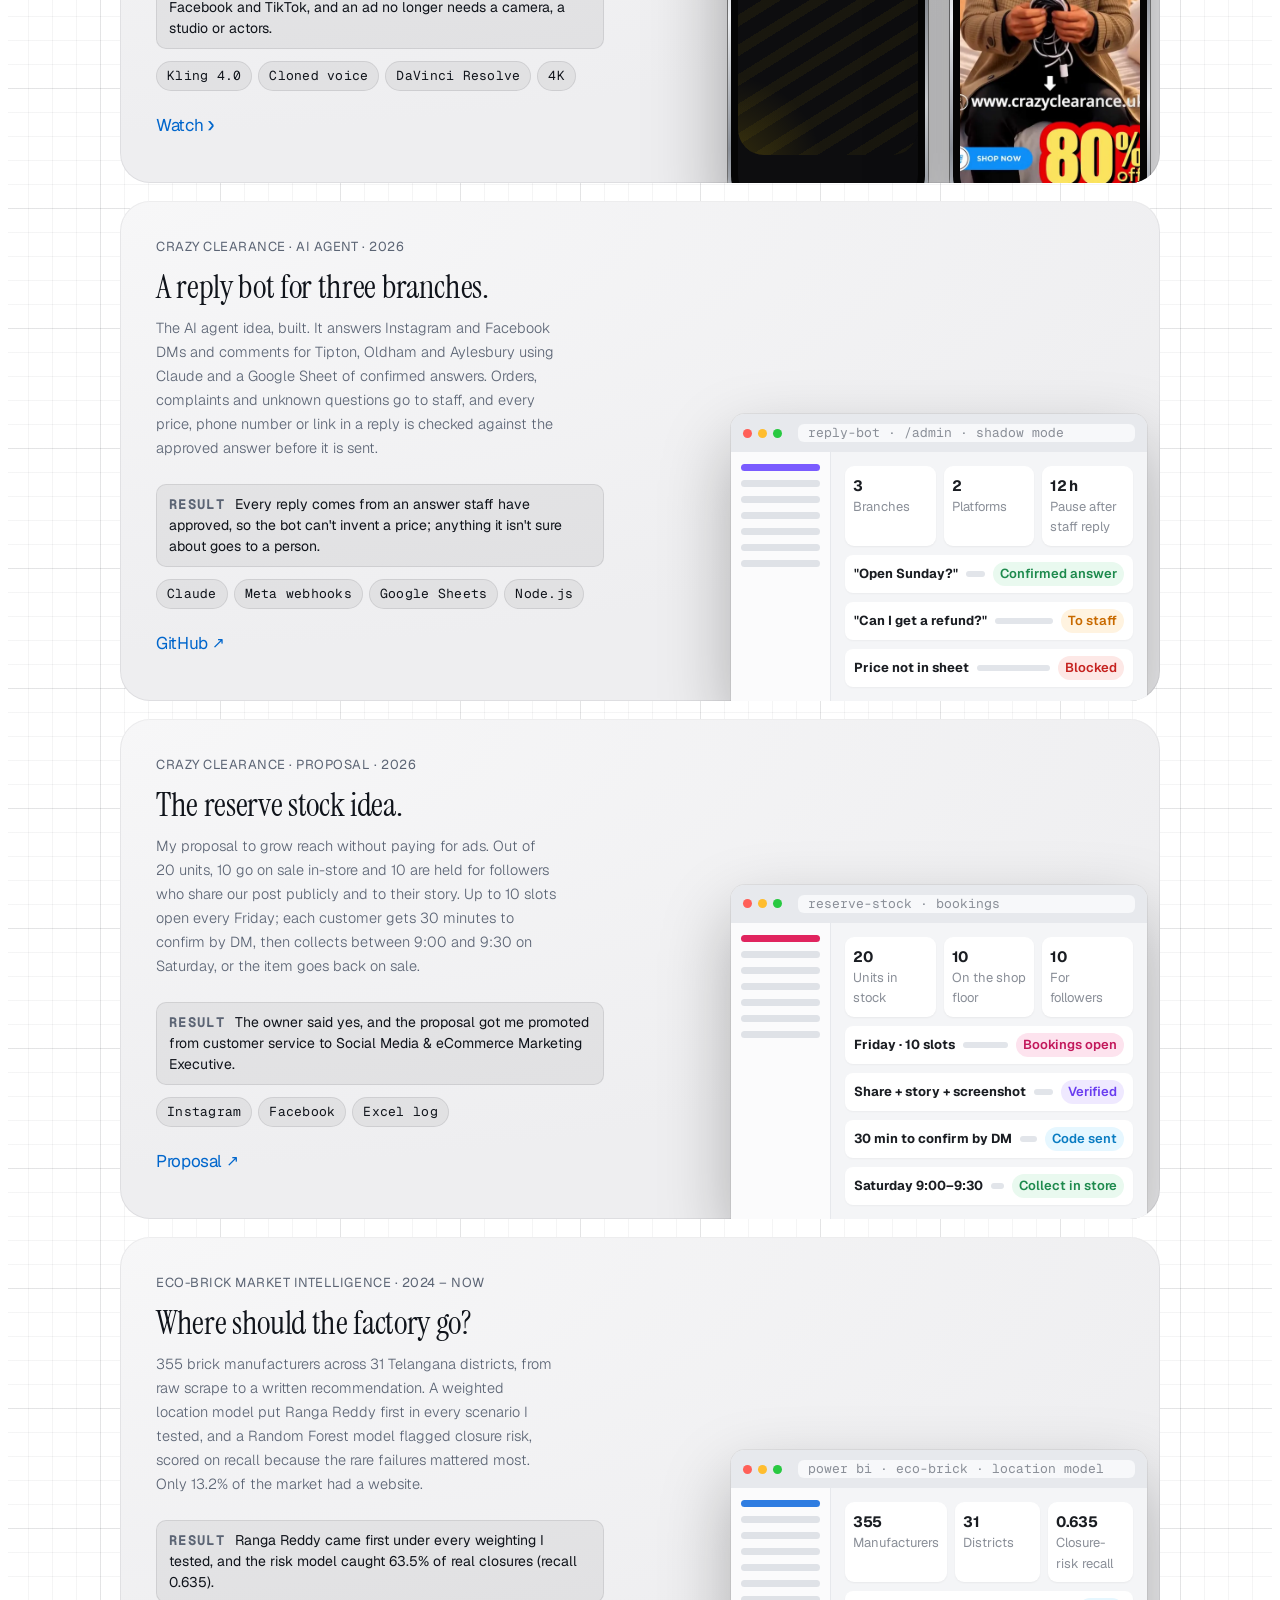
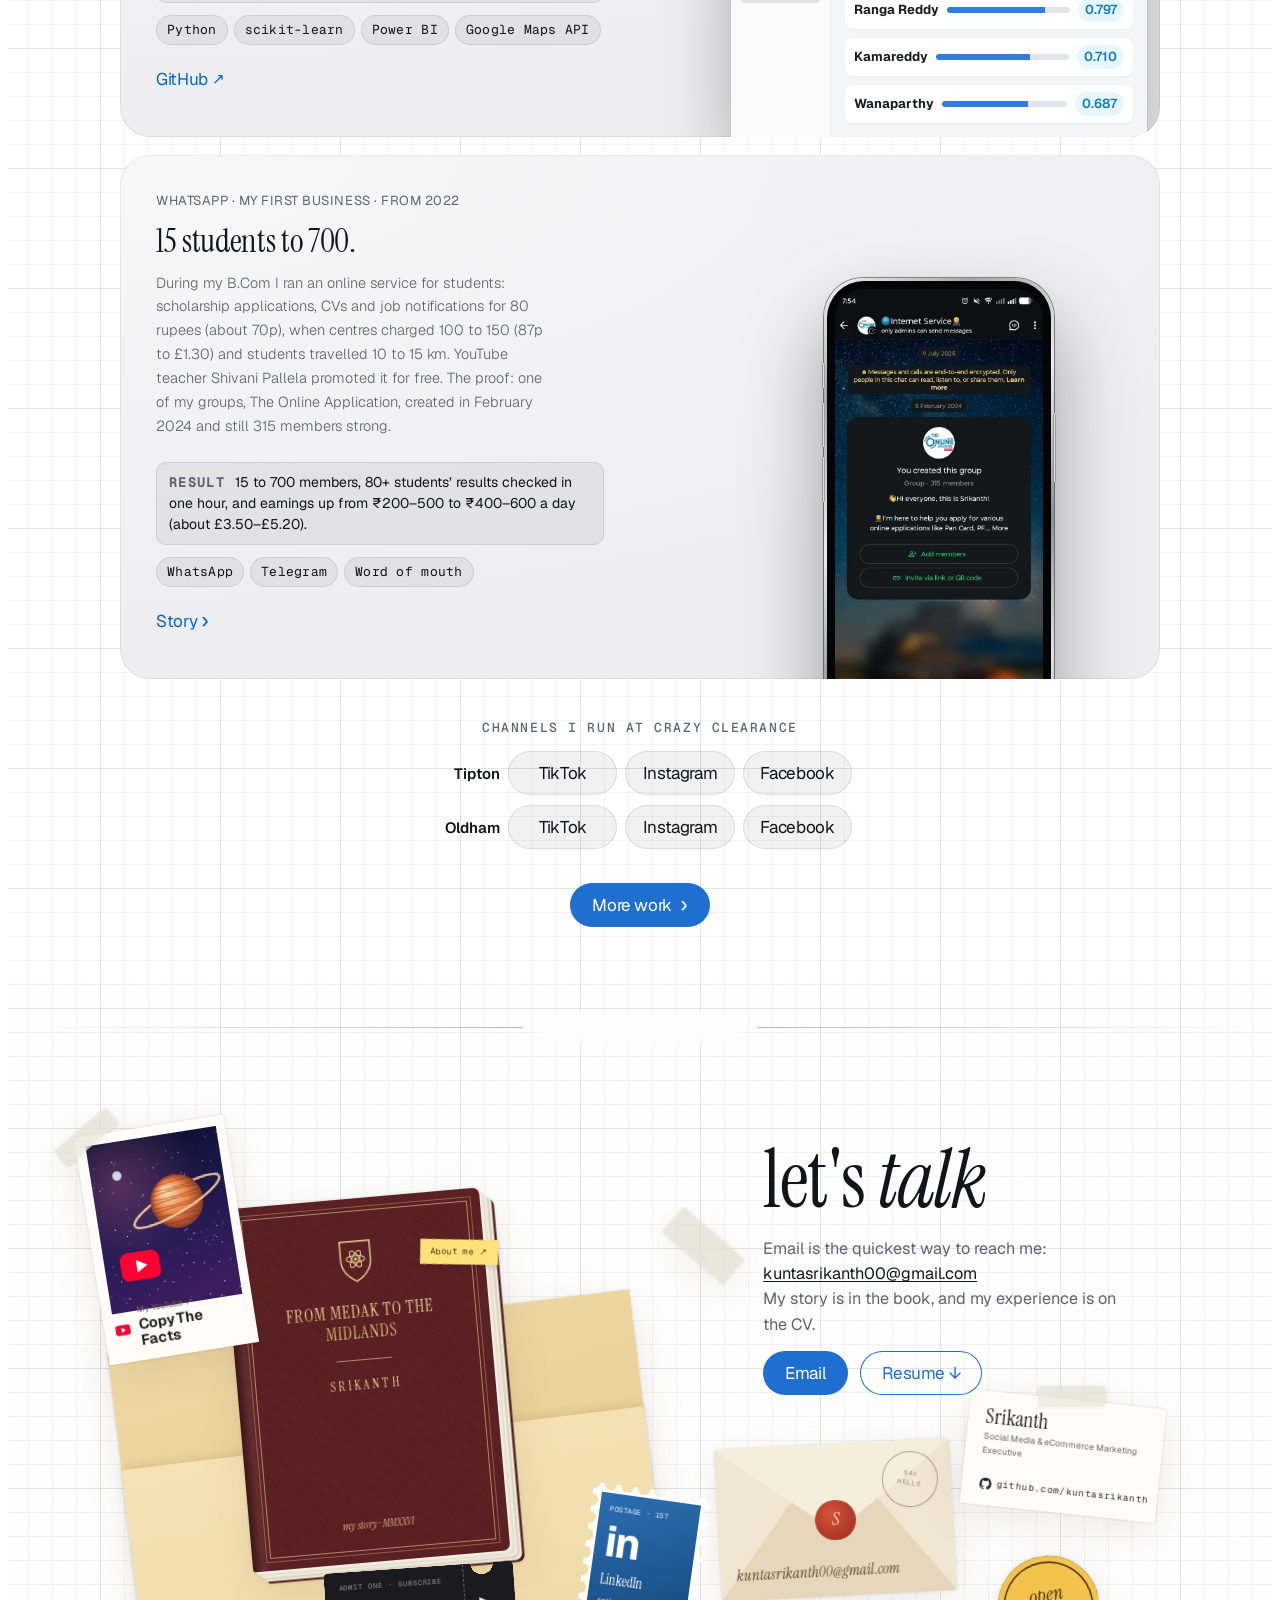
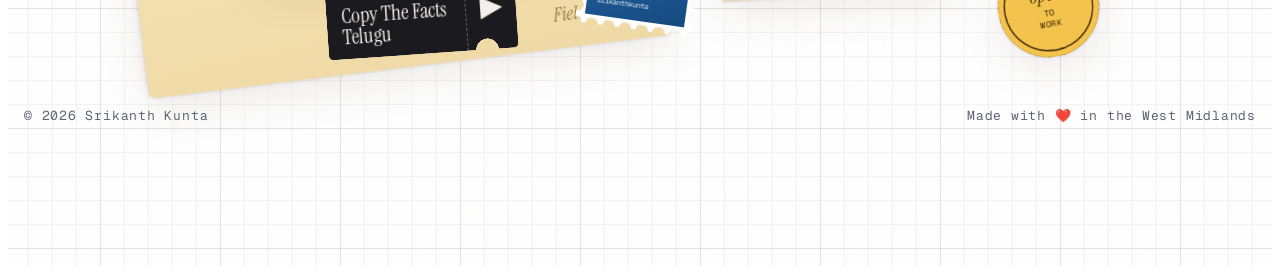
==== commit dcda32bb: "Bigger moon; filled More work; equal channel pills; readable tab counts - Moon radius .027 -> .055 i" ====
--- a/index.html
+++ b/index.html
@@ -192,11 +192,11 @@
     <div class="channels">
       <h3>Channels I run at Crazy Clearance</h3>
       <ul class="ch-list">
-      <li><span class="ch-place">Tipton</span><a href="https://www.tiktok.com/@crazyclearanceltd" target="_blank" rel="noopener" aria-label="Tipton on TikTok, @crazyclearanceltd (opens in a new tab)">TikTok <small>@crazyclearanceltd</small></a><a href="https://www.instagram.com/catalogueclearance" target="_blank" rel="noopener" aria-label="Tipton on Instagram, @catalogueclearance (opens in a new tab)">Instagram <small>@catalogueclearance</small></a><a href="https://www.facebook.com/catalogueclearanceltd" target="_blank" rel="noopener" aria-label="Tipton on Facebook, Catalogue Clearance (opens in a new tab)">Facebook</a></li>
-      <li><span class="ch-place">Oldham</span><a href="https://www.tiktok.com/@crazyclearancemanchester" target="_blank" rel="noopener" aria-label="Oldham on TikTok, @crazyclearancemanchester (opens in a new tab)">TikTok <small>@crazyclearancemanchester</small></a><a href="https://www.instagram.com/crazyclearancemanchester" target="_blank" rel="noopener" aria-label="Oldham on Instagram, @crazyclearancemanchester (opens in a new tab)">Instagram <small>@crazyclearancemanchester</small></a><a href="https://www.facebook.com/profile.php?id=61583459743810" target="_blank" rel="noopener" aria-label="Oldham on Facebook, Crazy Clearance Oldham (opens in a new tab)">Facebook</a></li>
+      <li><span class="ch-place">Tipton</span><a href="https://www.tiktok.com/@crazyclearanceltd" target="_blank" rel="noopener" aria-label="Tipton on TikTok, @crazyclearanceltd (opens in a new tab)">TikTok</a><a href="https://www.instagram.com/catalogueclearance" target="_blank" rel="noopener" aria-label="Tipton on Instagram, @catalogueclearance (opens in a new tab)">Instagram</a><a href="https://www.facebook.com/catalogueclearanceltd" target="_blank" rel="noopener" aria-label="Tipton on Facebook, Catalogue Clearance (opens in a new tab)">Facebook</a></li>
+      <li><span class="ch-place">Oldham</span><a href="https://www.tiktok.com/@crazyclearancemanchester" target="_blank" rel="noopener" aria-label="Oldham on TikTok, @crazyclearancemanchester (opens in a new tab)">TikTok</a><a href="https://www.instagram.com/crazyclearancemanchester" target="_blank" rel="noopener" aria-label="Oldham on Instagram, @crazyclearancemanchester (opens in a new tab)">Instagram</a><a href="https://www.facebook.com/profile.php?id=61583459743810" target="_blank" rel="noopener" aria-label="Oldham on Facebook, Crazy Clearance Oldham (opens in a new tab)">Facebook</a></li>
       </ul>
     </div>
-    <p class="more-work"><a href="work.html">More work <span aria-hidden="true">&#8594;</span></a></p>
+    <p class="more-work"><a href="work.html">More work <span aria-hidden="true">&#8250;</span></a></p>
     </div>
    </section>
   </div>
--- a/css/home.css
+++ b/css/home.css
@@ -1178,3 +1178,16 @@
 /* phones: Email me across the full width, the two glass buttons side by side under it */
 @media (max-width:640px){.hero-cta{display:grid;grid-template-columns:1fr 1fr;gap:8px;width:100%;max-width:360px;margin-left:auto;margin-right:auto}
   .hbtn{justify-content:center}.hbtn.pri{grid-column:1/-1}.hbtn.glass-btn{padding:0 14px 0 6px;justify-content:flex-start}}
+
+/* Apple has no outlined-blue pill: "More work" is filled (the only button on its screen); channel pills are equal grey
+   pills, regular weight, no lift; the tab counts readable (at least 60% on the faded tab) */
+.more-work a{background:var(--btn);color:var(--btn-ink);box-shadow:none;border:0;font-weight:400;font-size:17px}
+.more-work a:hover{background:var(--btn-hover);transform:none}
+.more-work a:active{background:var(--btn-active)}
+.more-work a:focus-visible{box-shadow:0 0 0 4px var(--btn-halo)}
+.more-work a span{font-size:1.35em;line-height:0;transform:translateY(-1px)}
+.ch-list li{display:grid;grid-template-columns:72px repeat(3,1fr);gap:8px;align-items:center;max-width:640px;margin:0 auto}
+.ch-list a{justify-content:center;font:400 17px/1.17648 var(--sans);letter-spacing:-.022em;transform:none}
+.ch-list a:hover{transform:none}
+@media(max-width:640px){.ch-list li{grid-template-columns:1fr 1fr 1fr;gap:6px}.ch-place{grid-column:1/-1;text-align:center;margin-top:6px}.ch-list a{padding:0 8px}}
+.navwrap .catsnav .cats button small{opacity:.85}
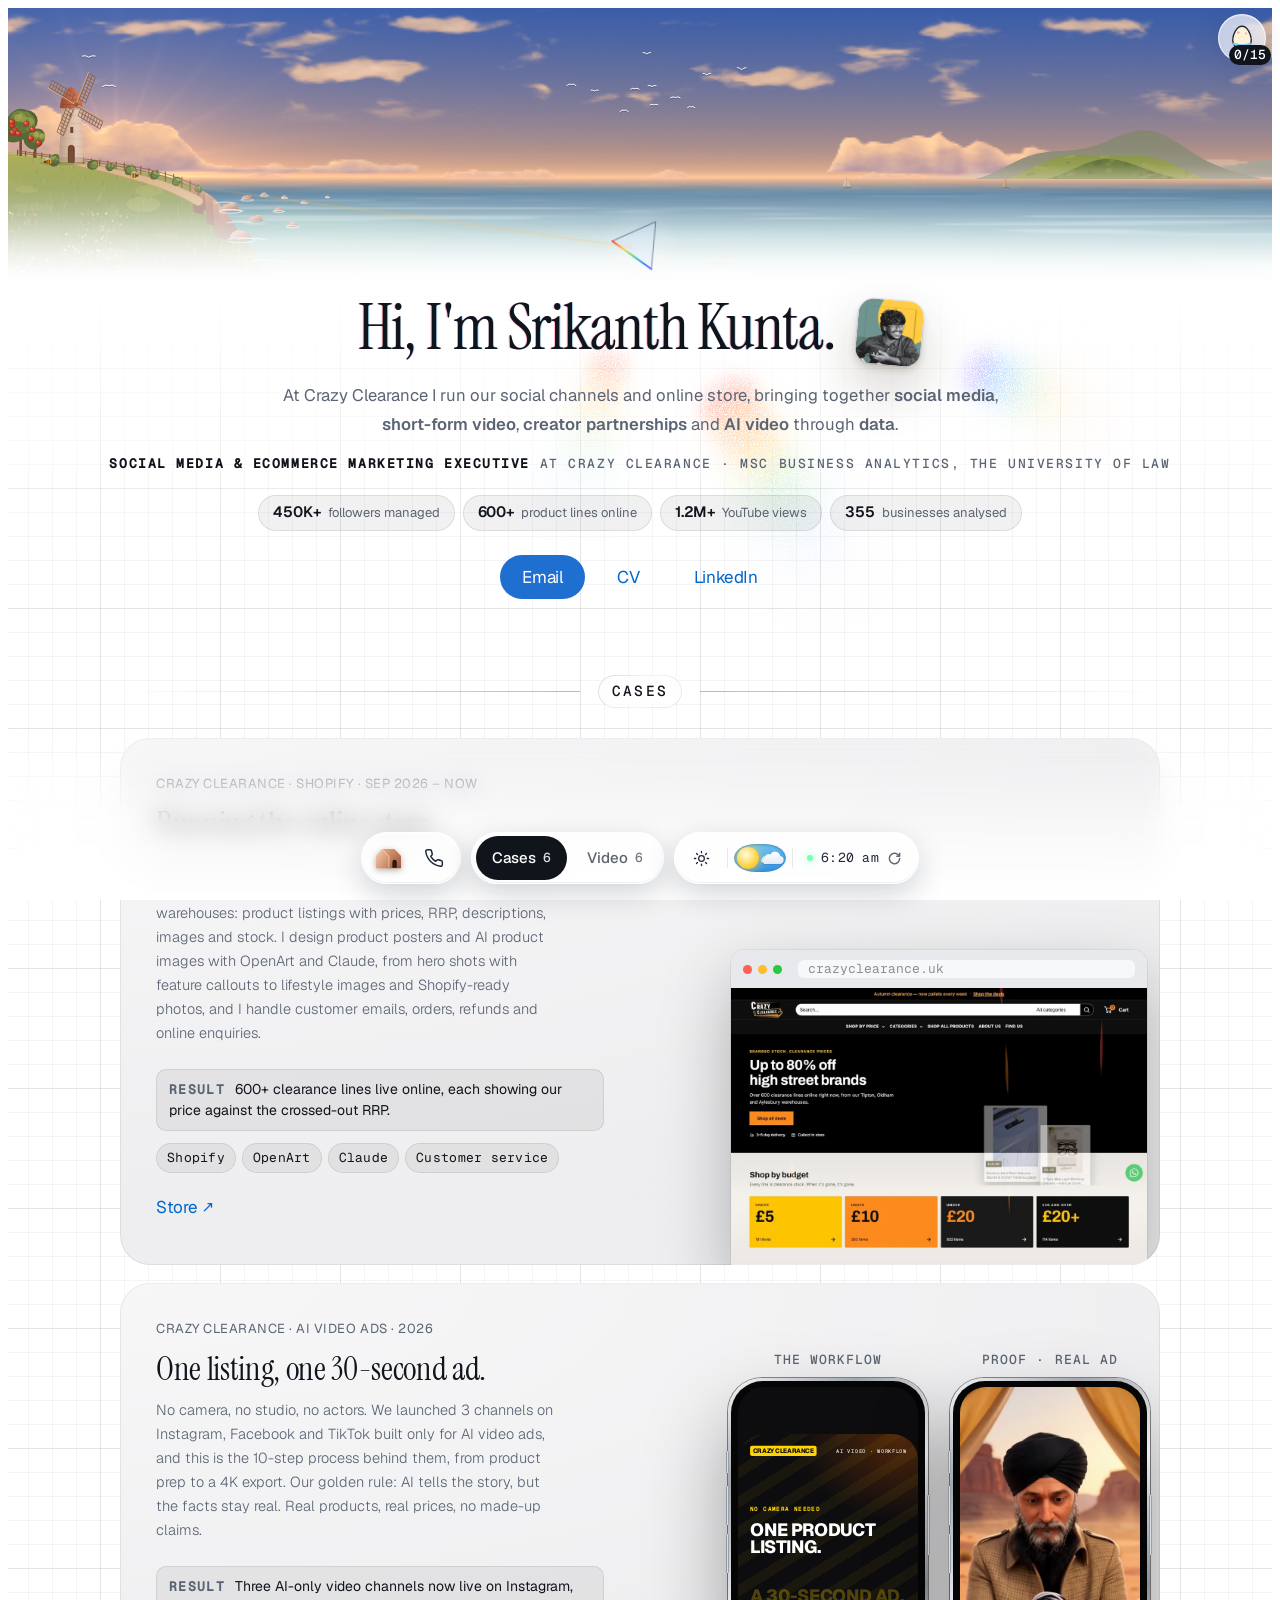
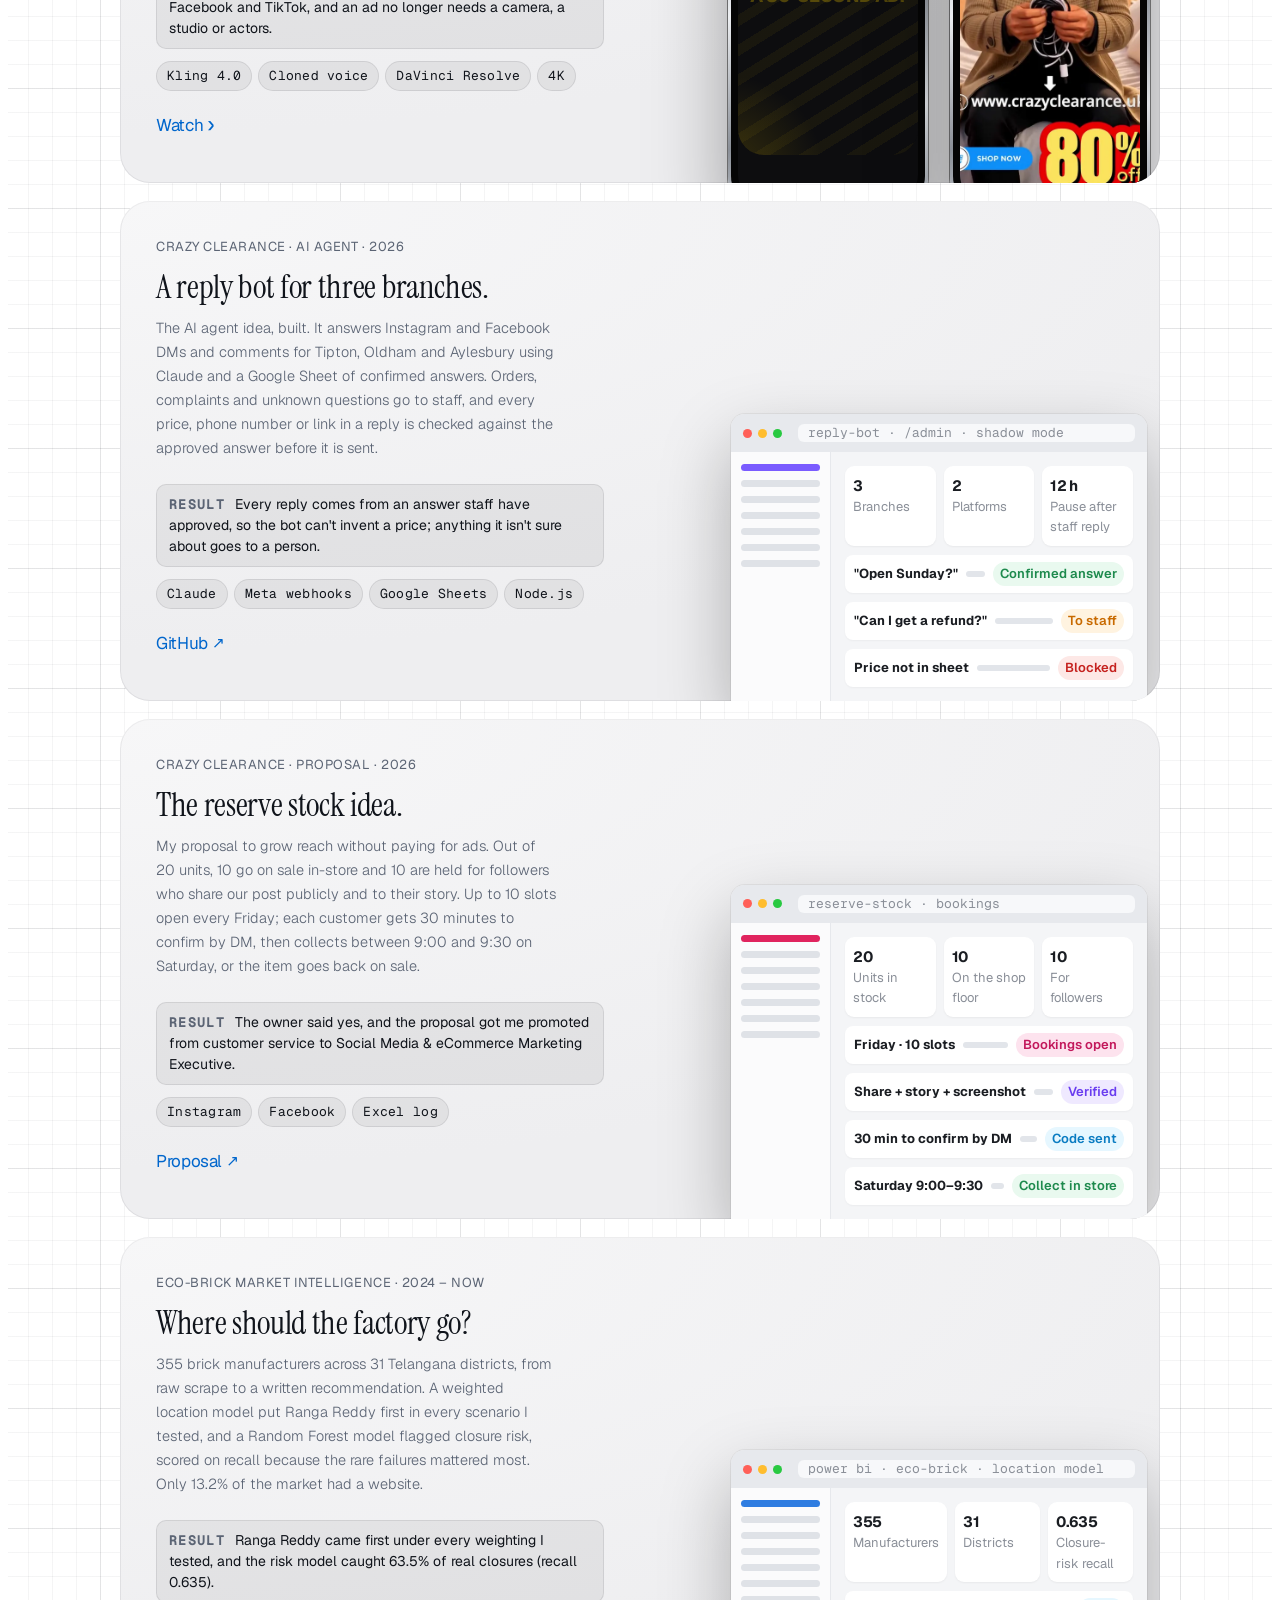
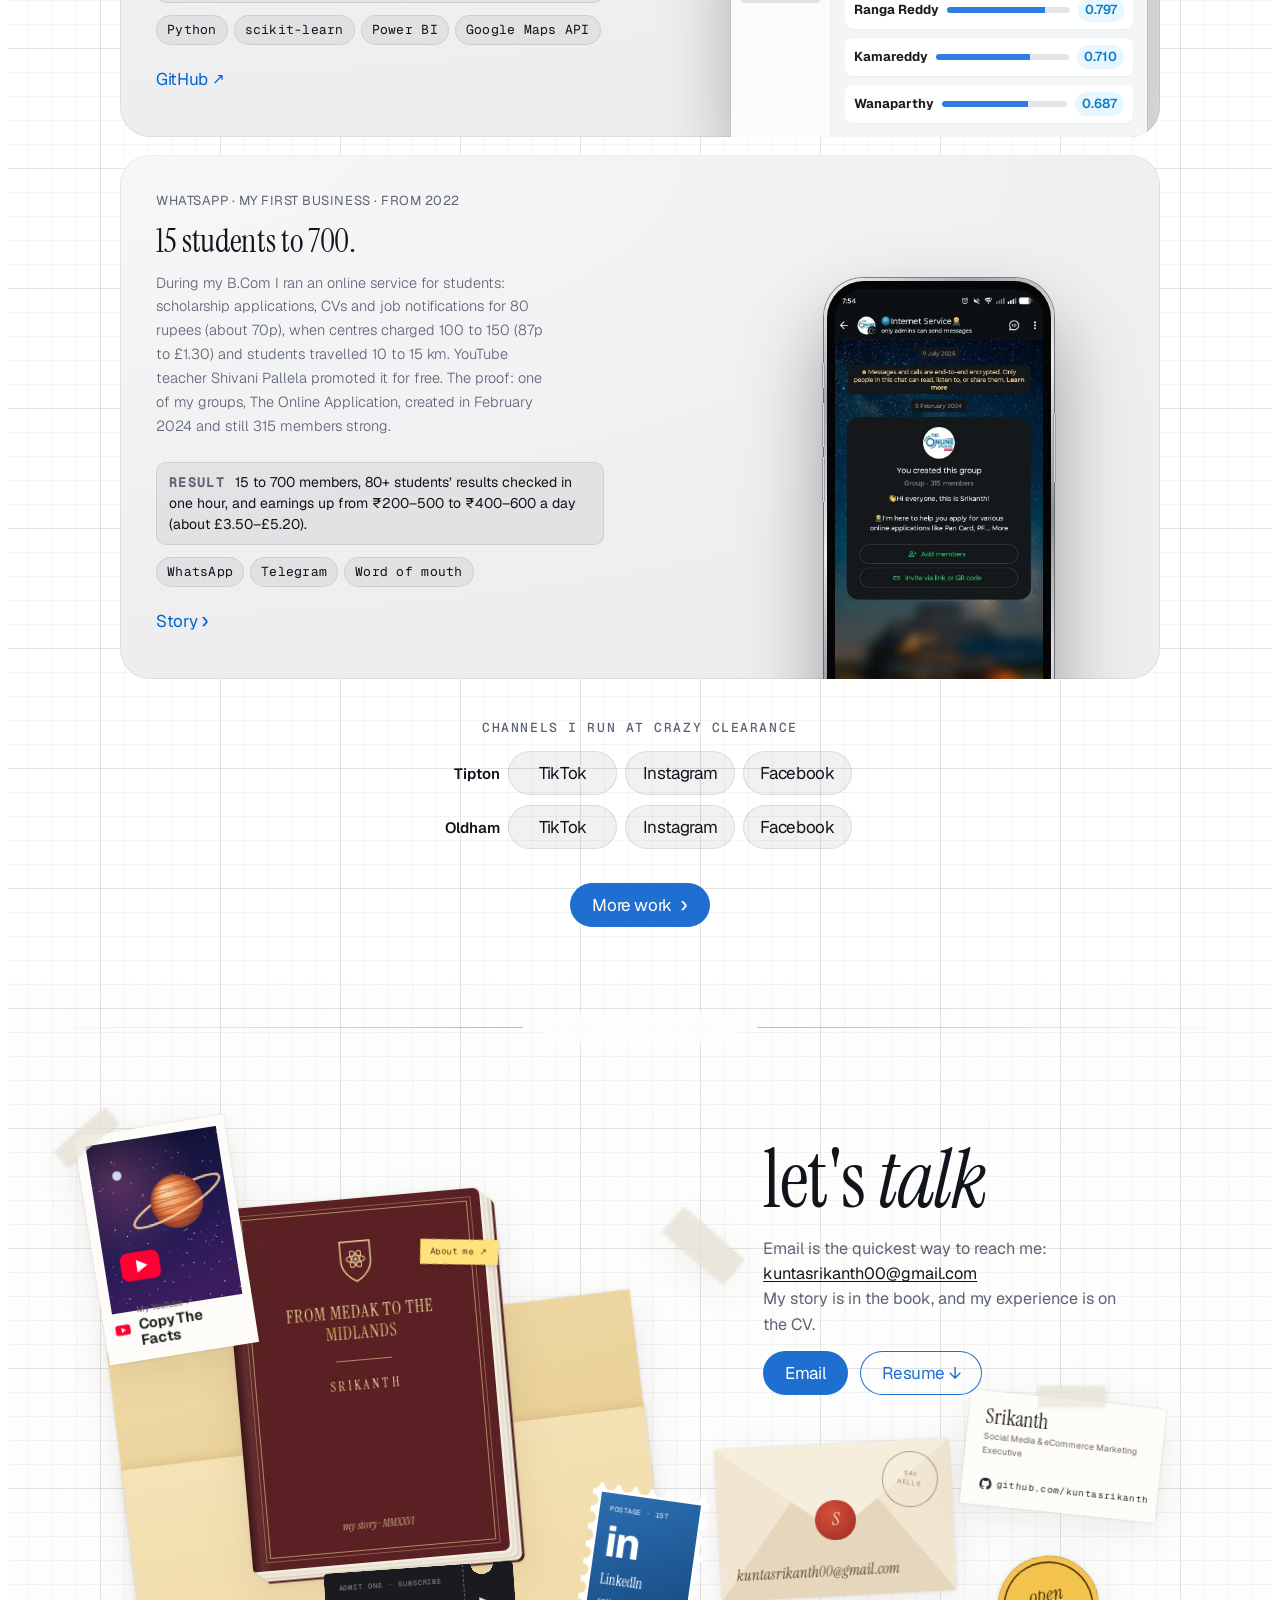
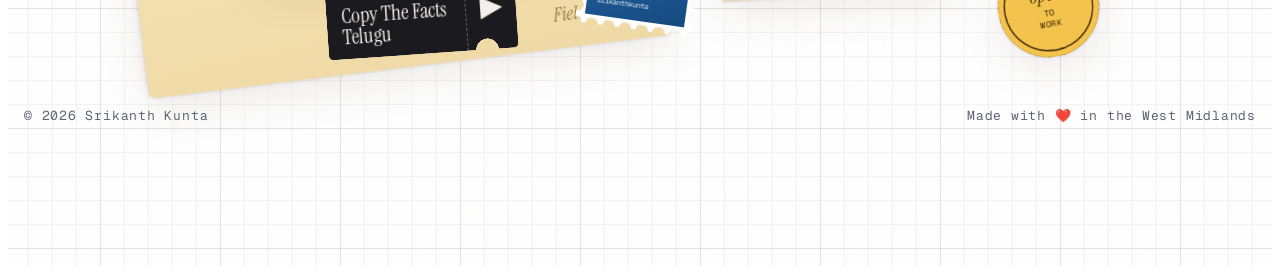
==== commit 832341f5: "Hero buttons apple.com style: one filled pill, two plain text links Drop the icon badges, the envelo" ====
--- a/index.html
+++ b/index.html
@@ -106,9 +106,9 @@
       <li><b>355</b> businesses analysed</li>
     </ul>
     <div class="hero-cta">
-      <a class="hbtn pri" href="mailto:kuntasrikanth00@gmail.com"><svg class="hi" viewBox="0 0 24 24" aria-hidden="true"><rect x="3" y="5" width="18" height="14" rx="3" fill="none" stroke="currentColor" stroke-width="1.8"/><path d="m4 7 8 6 8-6" fill="none" stroke="currentColor" stroke-width="1.8" stroke-linecap="round" stroke-linejoin="round"/></svg>Email</a>
-      <a class="hbtn glass-btn" href="cv/Srikanth-Kunta-CV.pdf" target="_blank" rel="noopener"><span class="ico" aria-hidden="true"><svg viewBox="0 0 24 24"><path d="M7 3h7l4 4v14H7z" fill="none" stroke="currentColor" stroke-width="1.8" stroke-linejoin="round"/><path d="M14 3v4h4M10 12h5M10 16h5" fill="none" stroke="currentColor" stroke-width="1.8" stroke-linecap="round"/></svg></span>CV</a>
-      <a class="hbtn glass-btn" href="https://www.linkedin.com/in/srikanthkunta" target="_blank" rel="noopener"><span class="ico" aria-hidden="true"><svg viewBox="0 0 24 24"><path fill="currentColor" d="M6.9 8.6H3.8V20h3.1zM5.3 3.5a1.8 1.8 0 1 0 0 3.6 1.8 1.8 0 0 0 0-3.6M20.2 13.4c0-3-1.6-5-4.3-5-1.4 0-2.4.7-2.9 1.5V8.6H10V20h3.1v-5.8c0-1.5.6-2.7 2.1-2.7s1.9 1.2 1.9 2.8V20h3.1z"/></svg></span>LinkedIn</a>
+      <a class="hbtn pri" href="mailto:kuntasrikanth00@gmail.com">Email</a>
+      <a class="hbtn" href="cv/Srikanth-Kunta-CV.pdf" target="_blank" rel="noopener">CV</a>
+      <a class="hbtn" href="https://www.linkedin.com/in/srikanthkunta" target="_blank" rel="noopener">LinkedIn</a>
     </div>
   </div>
 </section>
--- a/css/home.css
+++ b/css/home.css
@@ -1154,22 +1154,11 @@
 @media (max-width:640px){.hero-cta{gap:8px}.hbtn{padding:11px 16px}}
 @media (prefers-reduced-motion:reduce){.hbtn,.hello .cta,.more-work a,.card .more,.card .more::after{transition:none}}
 
-/* ---- Apple glass (Control Center), only where there is something behind it: the hero buttons and the dock.
+/* ---- Apple glass (Control Center), only where there is something behind it: the dock.
    Below the fold the buttons stay solid (glass over white just turns flat grey), and only 5 elements blur. ---- */
 :root{--g-fill:rgba(255,255,255,.55);--g-edge:rgba(255,255,255,.7);--g-top:rgba(255,255,255,.9);--g-text:#1d1d1f;--g-lift:0 8px 24px rgba(20,40,80,.14)}
 :root[data-sky="night"]{--g-fill:rgba(255,255,255,.12);--g-edge:rgba(255,255,255,.2);--g-top:rgba(255,255,255,.32);--g-text:#fff;--g-lift:0 8px 24px rgba(0,0,0,.35)}
 @media (prefers-color-scheme:dark){:root:not([data-sky]){--g-fill:rgba(255,255,255,.12);--g-edge:rgba(255,255,255,.2);--g-top:rgba(255,255,255,.32);--g-text:#fff;--g-lift:0 8px 24px rgba(0,0,0,.35)}}
-.hbtn.glass-btn{gap:10px;padding:0 20px 0 6px;border:1px solid var(--g-edge);background:var(--g-fill);color:var(--g-text);
-  -webkit-backdrop-filter:blur(24px) saturate(180%);backdrop-filter:blur(24px) saturate(180%);
-  box-shadow:inset 0 1px 0 var(--g-top),inset 0 -1px 0 rgba(0,0,0,.06),var(--g-lift);transition:background-color .2s ease,box-shadow .2s ease}
-.hbtn.glass-btn:hover{background:color-mix(in srgb,var(--g-fill) 70%,#fff)}
-.hbtn.glass-btn:active{box-shadow:inset 0 2px 6px rgba(0,0,0,.18)}
-.hbtn.glass-btn:focus-visible{box-shadow:inset 0 1px 0 var(--g-top),0 0 0 4px var(--btn-halo)}
-/* the one solid thing inside the glass: an accent circle with the icon */
-.hbtn .ico{flex:none;display:grid;place-items:center;width:32px;height:32px;border-radius:50%;background:var(--btn);color:var(--btn-ink);box-shadow:0 2px 6px rgba(0,0,0,.2)}
-.hbtn .ico svg{width:17px;height:17px}
-.hbtn .hi{width:19px;height:19px;flex:none}
-.hbtn.pri{gap:8px;box-shadow:0 6px 18px color-mix(in srgb,var(--btn) 35%,transparent)}
 /* the dock: same glass recipe, pill ends */
 .navwrap .glass{border-radius:999px;-webkit-backdrop-filter:blur(30px) saturate(180%);backdrop-filter:blur(30px) saturate(180%);
   box-shadow:inset 0 1px 0 var(--g-top),inset 0 -1px 0 rgba(0,0,0,.06),0 10px 30px rgba(10,20,40,.18)}
@@ -1177,7 +1166,7 @@
 .mark a,.navwrap .catsnav .cats button,.navwrap .ctrl .season-btn,.navwrap .ctrl .when{border-radius:999px}
 /* phones: Email me across the full width, the two glass buttons side by side under it */
 @media (max-width:640px){.hero-cta{display:grid;grid-template-columns:1fr 1fr;gap:8px;width:100%;max-width:360px;margin-left:auto;margin-right:auto}
-  .hbtn{justify-content:center}.hbtn.pri{grid-column:1/-1}.hbtn.glass-btn{padding:0 14px 0 6px;justify-content:flex-start}}
+  .hbtn.pri{grid-column:1/-1}}
 
 /* Apple has no outlined-blue pill: "More work" is filled (the only button on its screen); channel pills are equal grey
    pills, regular weight, no lift; the tab counts readable (at least 60% on the faded tab) */
@@ -1191,3 +1180,14 @@
 .ch-list a:hover{transform:none}
 @media(max-width:640px){.ch-list li{grid-template-columns:1fr 1fr 1fr;gap:6px}.ch-place{grid-column:1/-1;text-align:center;margin-top:6px}.ch-list a{padding:0 8px}}
 .navwrap .catsnav .cats button small{opacity:.85}
+
+/* hero buttons, apple.com style: one filled pill, the rest plain blue text; no icons, no badges, no shadows.
+   Filled uses the fill blue (white on #1f6fd1 by day, dark on #9fc3ff at night); text uses the link blue. */
+.hbtn{gap:0;padding:0 22px;border:0;border-radius:980px;background:none;box-shadow:none;color:var(--link);
+  font:400 17px/1.17648 var(--sans);letter-spacing:-.022em;transition:background-color .12s linear}
+.hbtn:hover{background:color-mix(in srgb,var(--link) 7%,transparent);transform:none}
+.hbtn.pri{background:var(--btn);color:var(--btn-ink);box-shadow:none}
+.hbtn.pri:hover{background:var(--btn-hover)}
+.hbtn.pri:active{background:var(--btn-active)}
+.hbtn:focus-visible,.hbtn.pri:focus-visible{outline:none;box-shadow:0 0 0 4px var(--btn-halo)}
+@media (max-width:640px){.hero-cta{display:flex;justify-content:center;gap:4px;max-width:none}.hbtn{padding:0 14px}.hbtn.pri{padding:0 26px}}
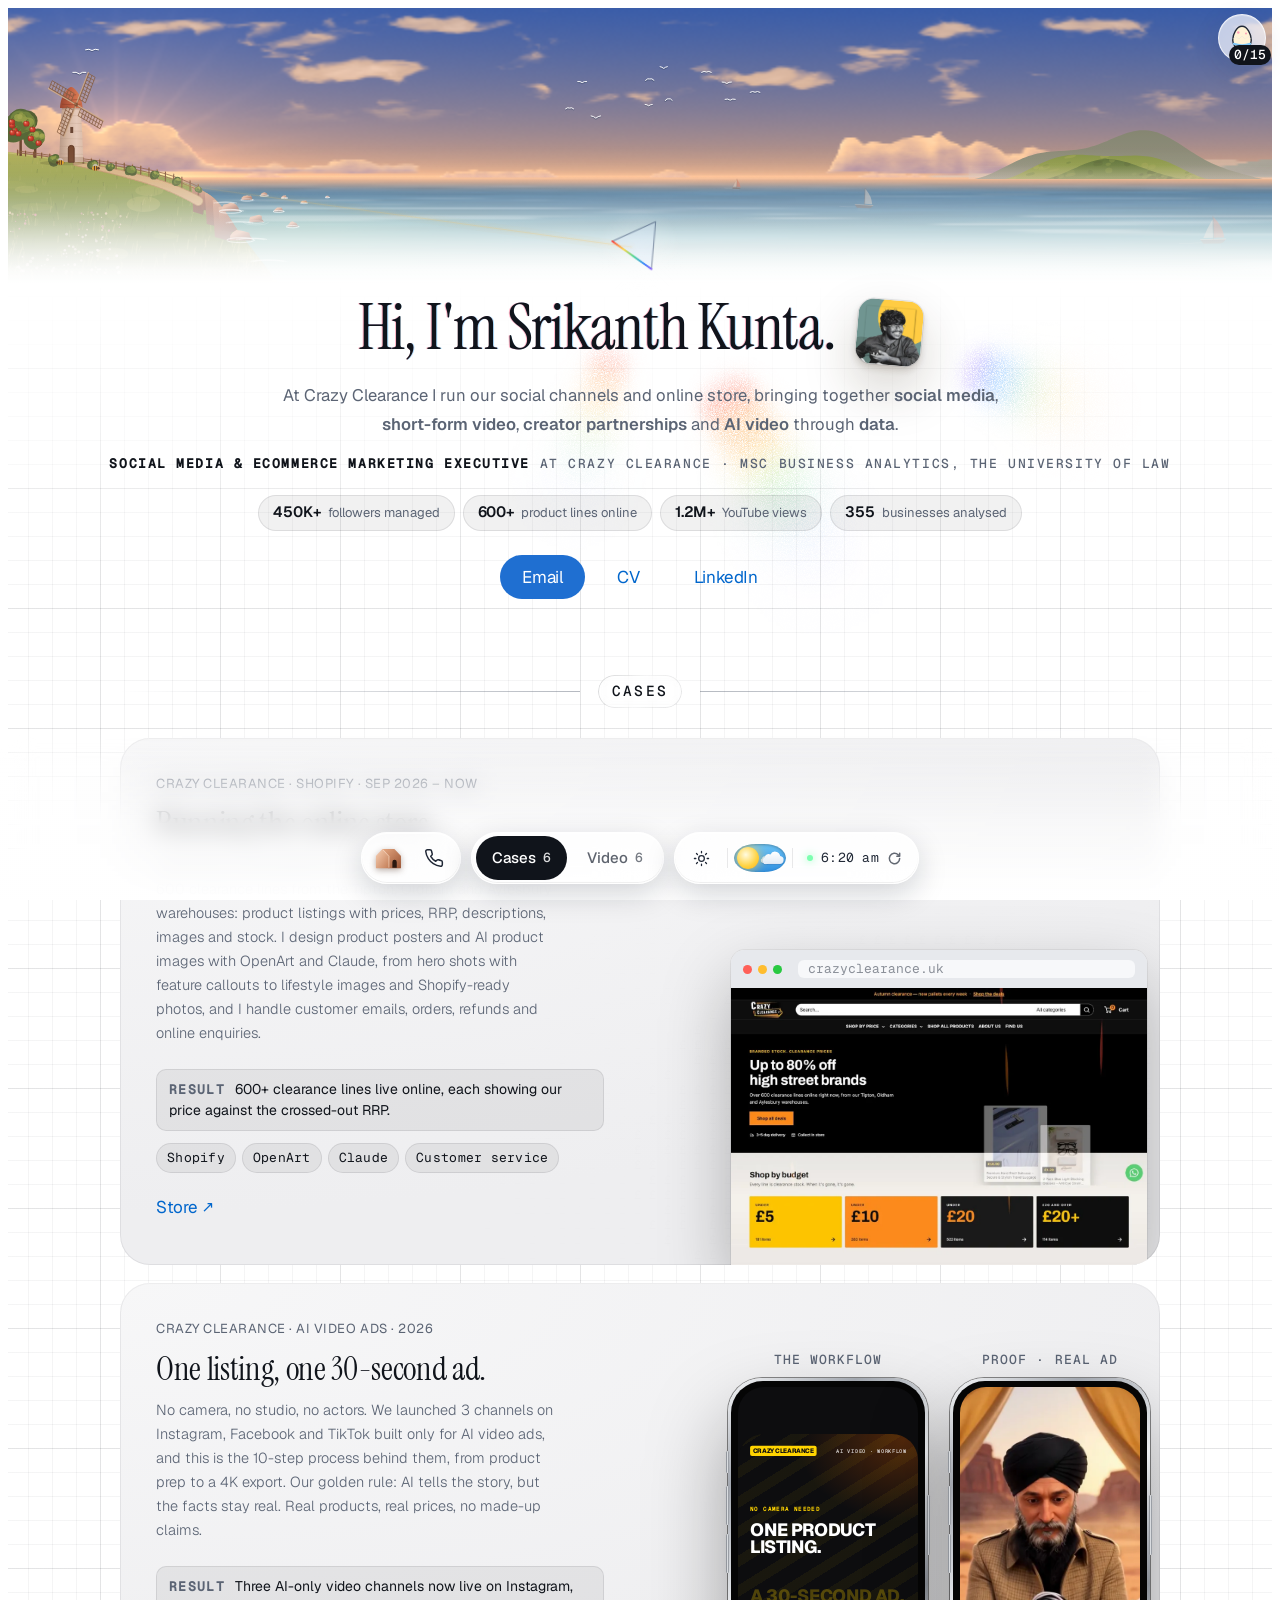
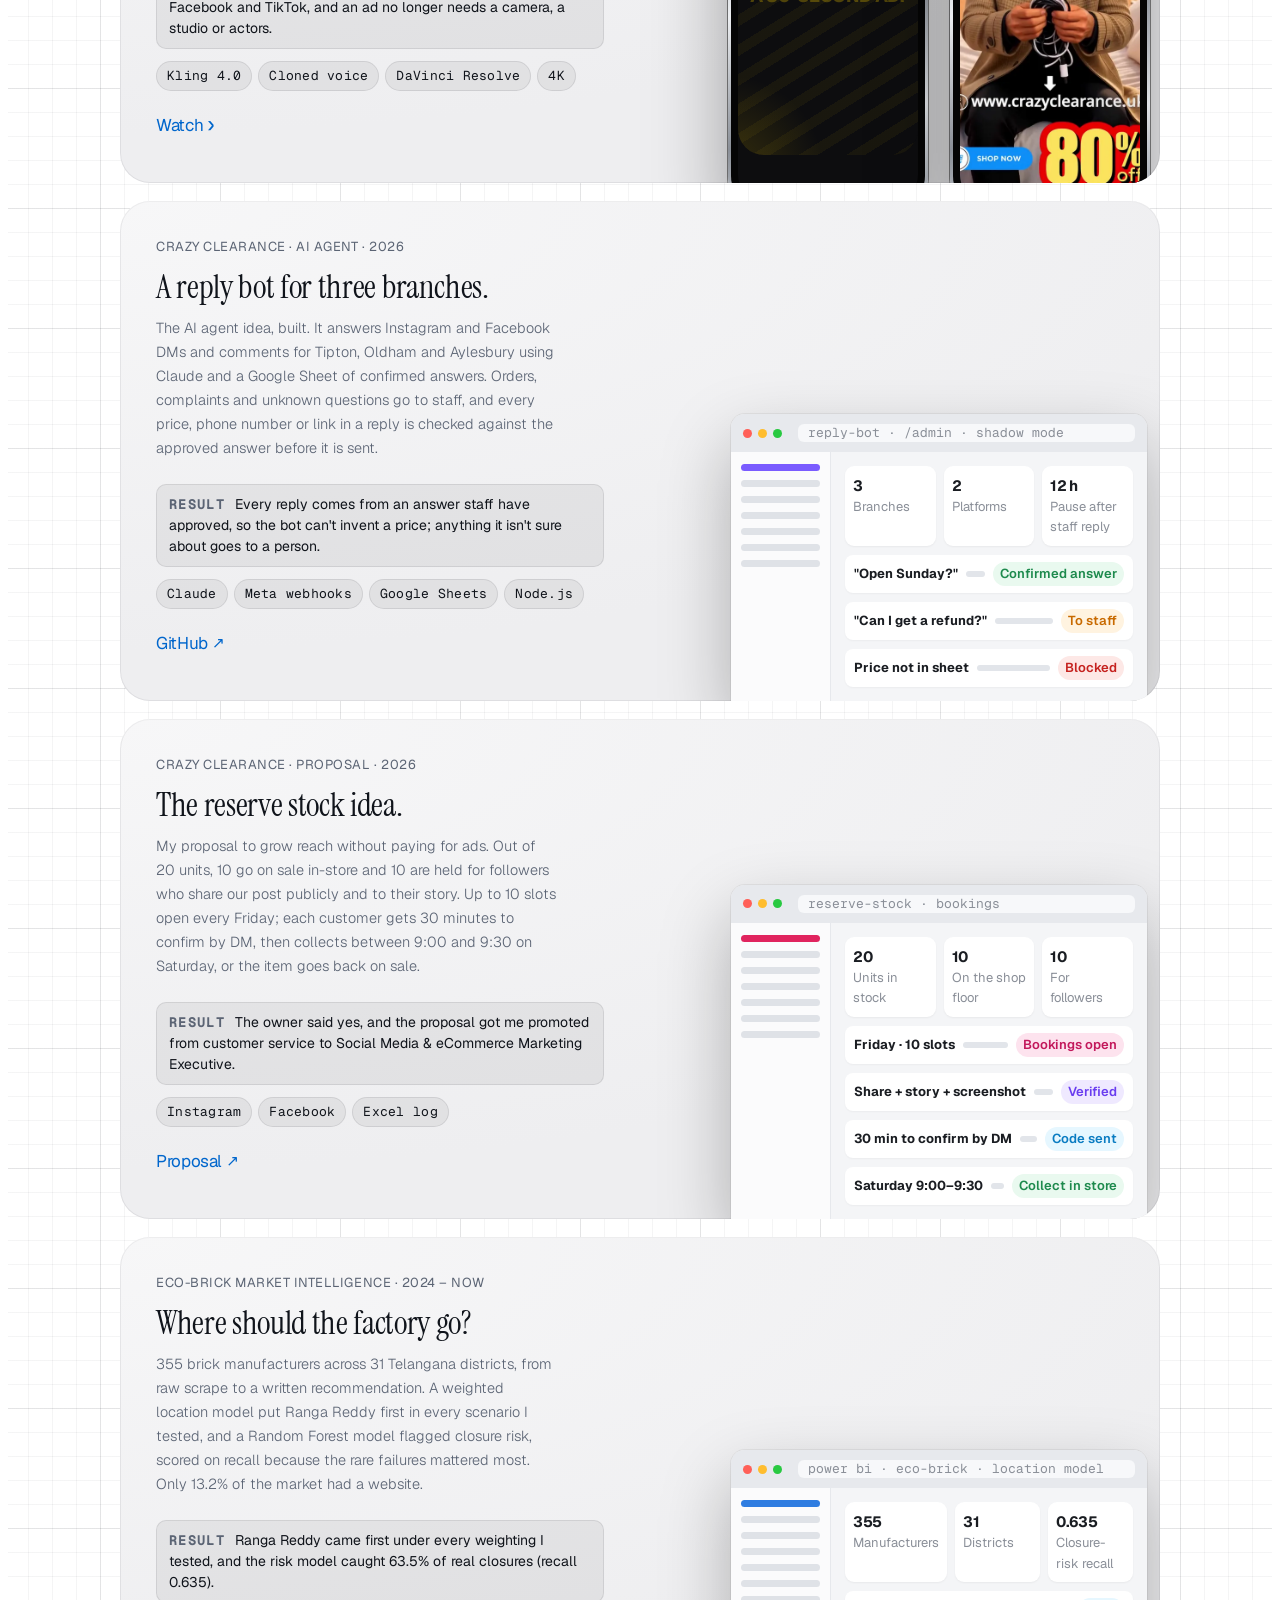
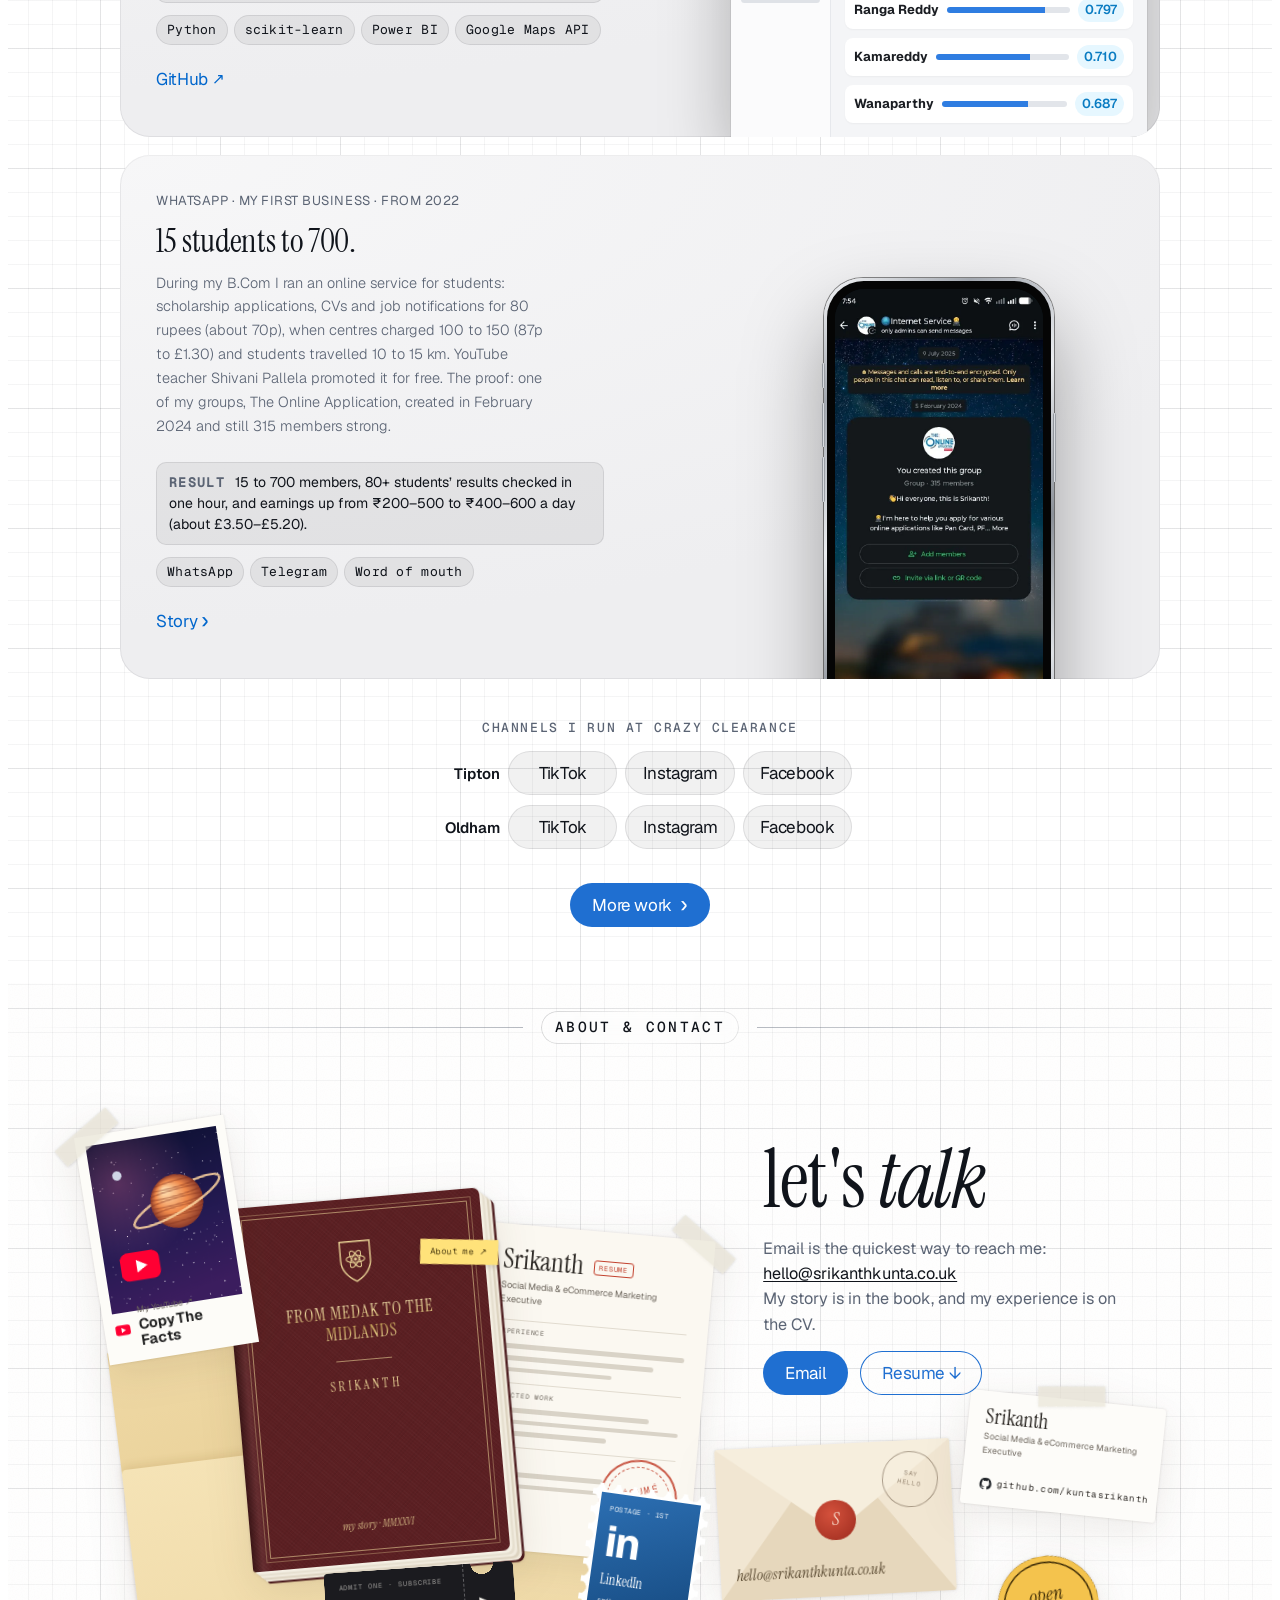
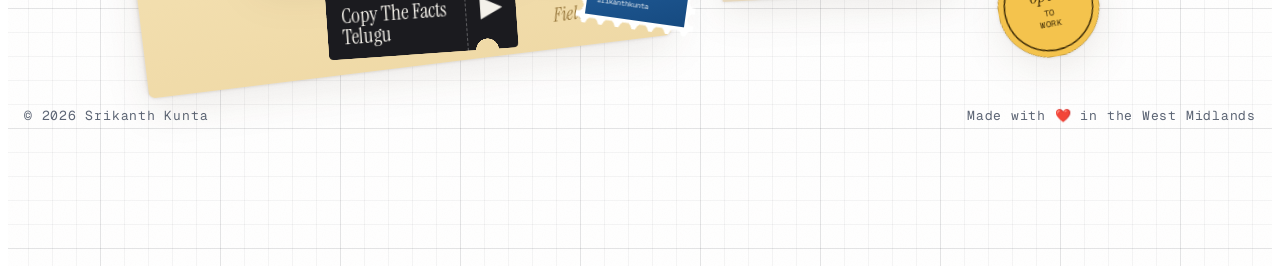
==== commit 271b119d: "Domain email: hello@srikanthkunta.co.uk everywhere Hero and desk buttons, desk text, the letter, sch" ====
--- a/index.html
+++ b/index.html
@@ -31,7 +31,7 @@
 <meta name="twitter:image" content="https://srikanthkunta.co.uk/images/og.jpg">
 <link rel="manifest" href="site.webmanifest">
 <link rel="preload" as="image" href="images/sky-landscape.webp" type="image/webp">
-<script type="application/ld+json">{"@context": "https://schema.org", "@graph": [{"@type": "Person", "@id": "https://srikanthkunta.co.uk/#person", "name": "Srikanth Kunta", "givenName": "Srikanth", "familyName": "Kunta", "url": "https://srikanthkunta.co.uk/", "image": "https://srikanthkunta.co.uk/images/profile.jpg", "jobTitle": "Social Media & eCommerce Marketing Executive", "worksFor": {"@type": "Organization", "name": "DropThePriceUK Limited", "alternateName": "Crazy Clearance", "url": "https://crazyclearance.uk/", "sameAs": ["https://crazyclearance.uk/", "https://www.tiktok.com/@crazyclearanceltd", "https://www.instagram.com/catalogueclearance", "https://www.facebook.com/catalogueclearanceltd", "https://www.tiktok.com/@crazyclearancemanchester", "https://www.instagram.com/crazyclearancemanchester", "https://www.facebook.com/profile.php?id=61583459743810"]}, "alumniOf": [{"@type": "CollegeOrUniversity", "name": "The University of Law", "address": "Birmingham, UK"}, {"@type": "CollegeOrUniversity", "name": "Osmania University"}], "description": "Social Media & eCommerce Marketing Executive at Crazy Clearance and MSc Business Analytics student at The University of Law, Birmingham.", "address": {"@type": "PostalAddress", "addressRegion": "West Midlands", "addressCountry": "GB"}, "email": "mailto:kuntasrikanth00@gmail.com", "knowsAbout": ["Social media marketing", "Shopify", "eCommerce", "Short-form video", "AI video ads", "Business analytics", "Python", "Power BI", "Tableau"], "knowsLanguage": ["English", "Hindi", "Telugu", "Punjabi"], "sameAs": ["https://www.linkedin.com/in/srikanthkunta", "https://github.com/kuntasrikanth", "https://www.youtube.com/@copy_the_facts_telugu"]}, {"@type": "WebSite", "@id": "https://srikanthkunta.co.uk/#website", "url": "https://srikanthkunta.co.uk/", "name": "Srikanth Kunta", "inLanguage": "en-GB", "publisher": {"@id": "https://srikanthkunta.co.uk/#person"}}, {"@type": "ProfilePage", "@id": "https://srikanthkunta.co.uk/#profile", "url": "https://srikanthkunta.co.uk/", "name": "Srikanth Kunta | Social Media & eCommerce Marketing Executive", "isPartOf": {"@id": "https://srikanthkunta.co.uk/#website"}, "mainEntity": {"@id": "https://srikanthkunta.co.uk/#person"}, "dateModified": "2026-11-19T12:00:00+00:00", "inLanguage": "en-GB"}]}</script>
+<script type="application/ld+json">{"@context": "https://schema.org", "@graph": [{"@type": "Person", "@id": "https://srikanthkunta.co.uk/#person", "name": "Srikanth Kunta", "givenName": "Srikanth", "familyName": "Kunta", "url": "https://srikanthkunta.co.uk/", "image": "https://srikanthkunta.co.uk/images/profile.jpg", "jobTitle": "Social Media & eCommerce Marketing Executive", "worksFor": {"@type": "Organization", "name": "DropThePriceUK Limited", "alternateName": "Crazy Clearance", "url": "https://crazyclearance.uk/", "sameAs": ["https://crazyclearance.uk/", "https://www.tiktok.com/@crazyclearanceltd", "https://www.instagram.com/catalogueclearance", "https://www.facebook.com/catalogueclearanceltd", "https://www.tiktok.com/@crazyclearancemanchester", "https://www.instagram.com/crazyclearancemanchester", "https://www.facebook.com/profile.php?id=61583459743810"]}, "alumniOf": [{"@type": "CollegeOrUniversity", "name": "The University of Law", "address": "Birmingham, UK"}, {"@type": "CollegeOrUniversity", "name": "Osmania University"}], "description": "Social Media & eCommerce Marketing Executive at Crazy Clearance and MSc Business Analytics student at The University of Law, Birmingham.", "address": {"@type": "PostalAddress", "addressRegion": "West Midlands", "addressCountry": "GB"}, "email": "mailto:hello@srikanthkunta.co.uk", "knowsAbout": ["Social media marketing", "Shopify", "eCommerce", "Short-form video", "AI video ads", "Business analytics", "Python", "Power BI", "Tableau"], "knowsLanguage": ["English", "Hindi", "Telugu", "Punjabi"], "sameAs": ["https://www.linkedin.com/in/srikanthkunta", "https://github.com/kuntasrikanth", "https://www.youtube.com/@copy_the_facts_telugu"]}, {"@type": "WebSite", "@id": "https://srikanthkunta.co.uk/#website", "url": "https://srikanthkunta.co.uk/", "name": "Srikanth Kunta", "inLanguage": "en-GB", "publisher": {"@id": "https://srikanthkunta.co.uk/#person"}}, {"@type": "ProfilePage", "@id": "https://srikanthkunta.co.uk/#profile", "url": "https://srikanthkunta.co.uk/", "name": "Srikanth Kunta | Social Media & eCommerce Marketing Executive", "isPartOf": {"@id": "https://srikanthkunta.co.uk/#website"}, "mainEntity": {"@id": "https://srikanthkunta.co.uk/#person"}, "dateModified": "2026-11-19T12:00:00+00:00", "inLanguage": "en-GB"}]}</script>
 <title>Srikanth Kunta | Social Media &amp; eCommerce Marketing Executive</title>
 <link rel="icon" type="image/svg+xml" href="images/favicon.svg">
 <link rel="apple-touch-icon" href="images/apple-touch-icon.png">
@@ -106,7 +106,7 @@
       <li><b>355</b> businesses analysed</li>
     </ul>
     <div class="hero-cta">
-      <a class="hbtn pri" href="mailto:kuntasrikanth00@gmail.com">Email</a>
+      <a class="hbtn pri" href="mailto:hello@srikanthkunta.co.uk">Email</a>
       <a class="hbtn" href="cv/Srikanth-Kunta-CV.pdf" target="_blank" rel="noopener">CV</a>
       <a class="hbtn" href="https://www.linkedin.com/in/srikanthkunta" target="_blank" rel="noopener">LinkedIn</a>
     </div>
@@ -209,8 +209,8 @@
    <div class="desk" id="desk">
     <div class="hello">
       <h3>let's <em>talk</em></h3>
-      <p>Email is the quickest way to reach me:<br><a href="mailto:kuntasrikanth00@gmail.com">kuntasrikanth00@gmail.com</a><br>My story is in the book, and my experience is on the CV.</p>
-      <a class="cta" href="mailto:kuntasrikanth00@gmail.com">Email</a>
+      <p>Email is the quickest way to reach me:<br><a href="mailto:hello@srikanthkunta.co.uk">hello@srikanthkunta.co.uk</a><br>My story is in the book, and my experience is on the CV.</p>
+      <a class="cta" href="mailto:hello@srikanthkunta.co.uk">Email</a>
       <a class="cta alt" href="cv/Srikanth-Kunta-CV.pdf" target="_blank" rel="noopener" download>Resume ↓</a>
     </div>
     <div class="it folder" aria-hidden="true"><div class="back"></div><div class="front"></div></div>
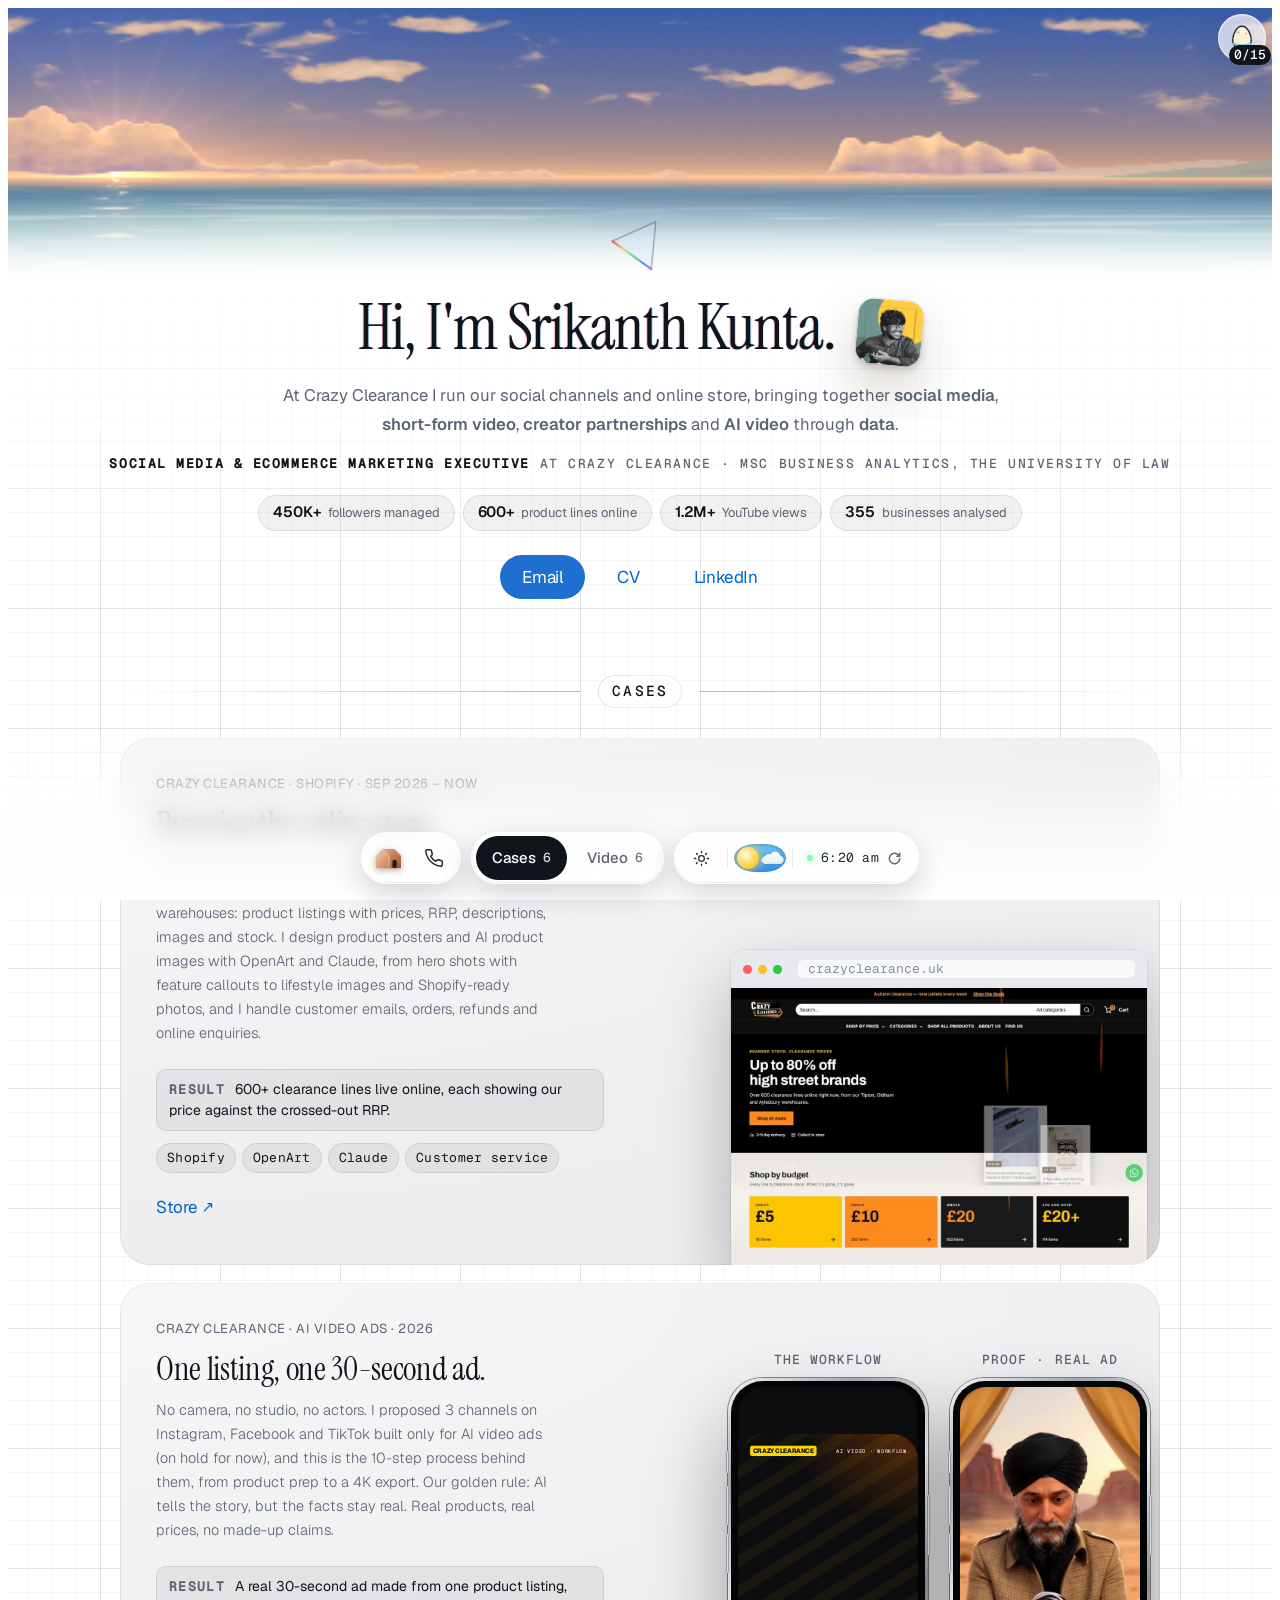
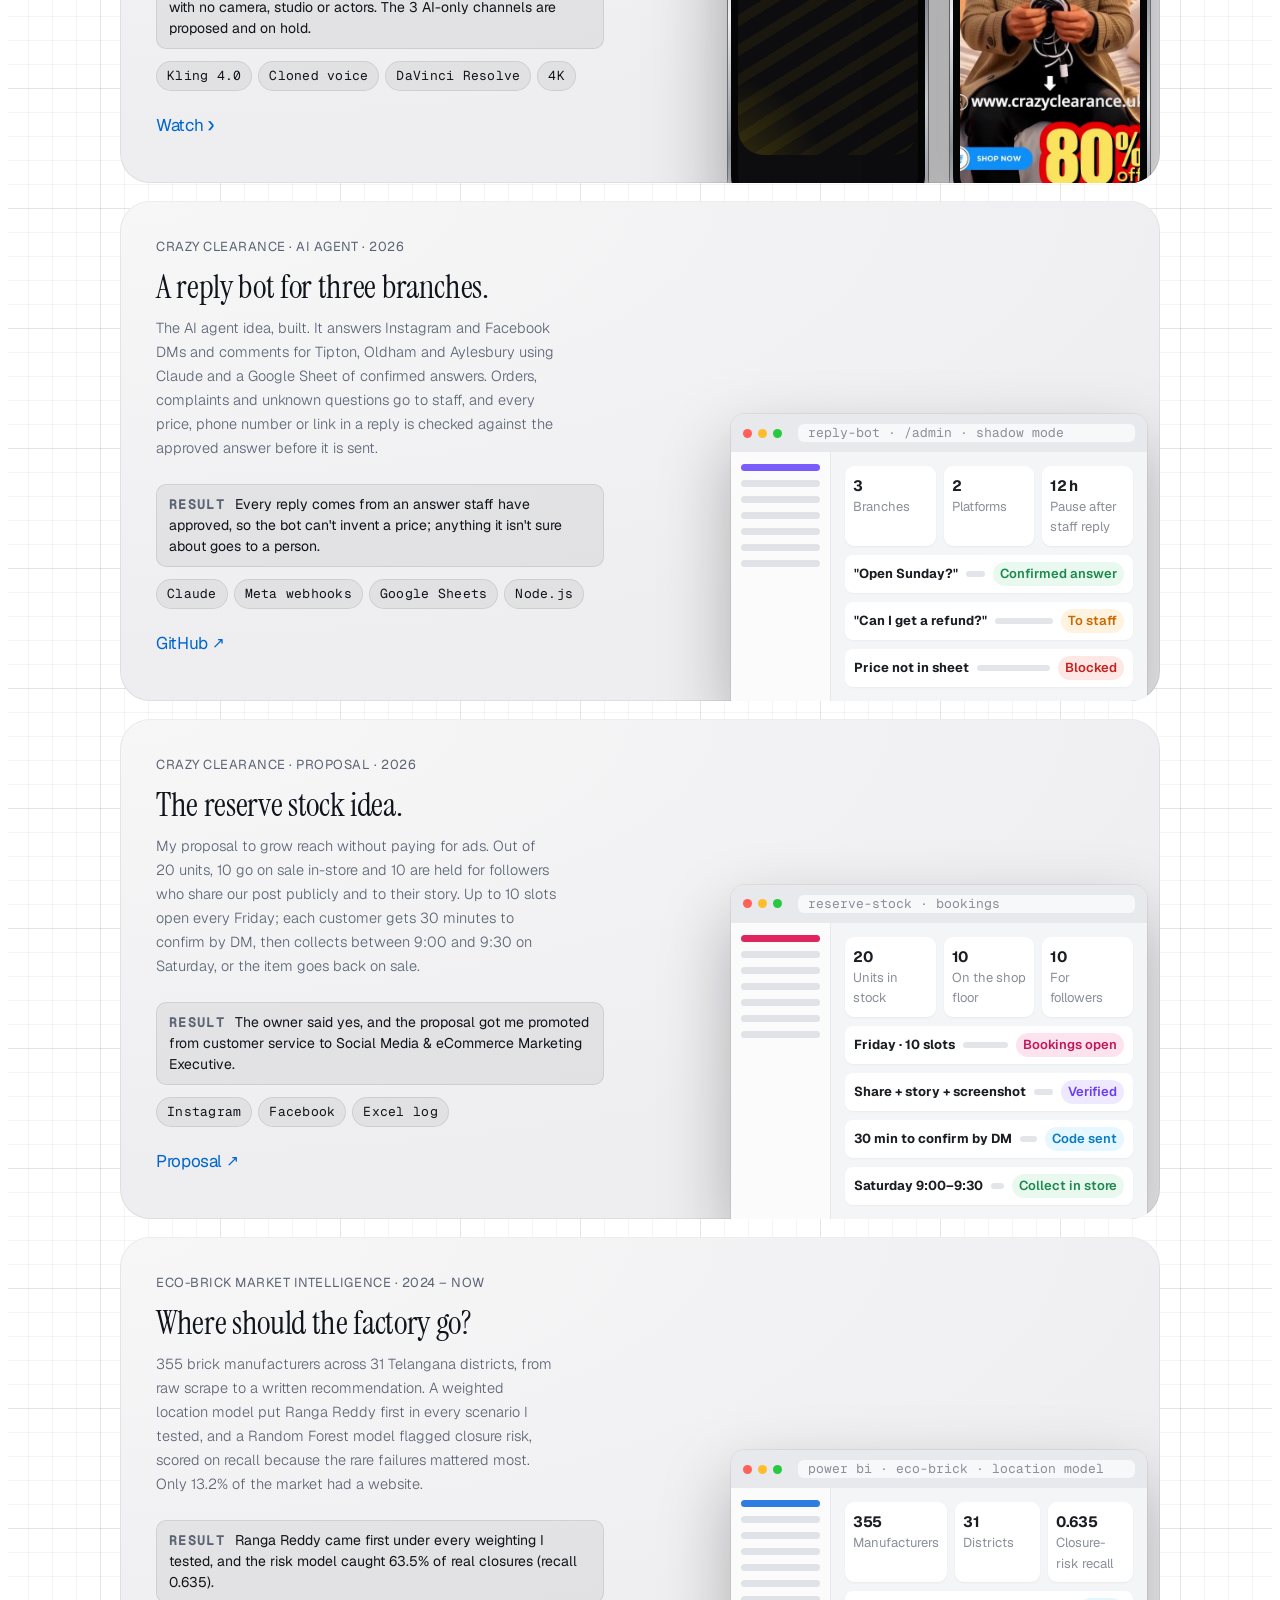
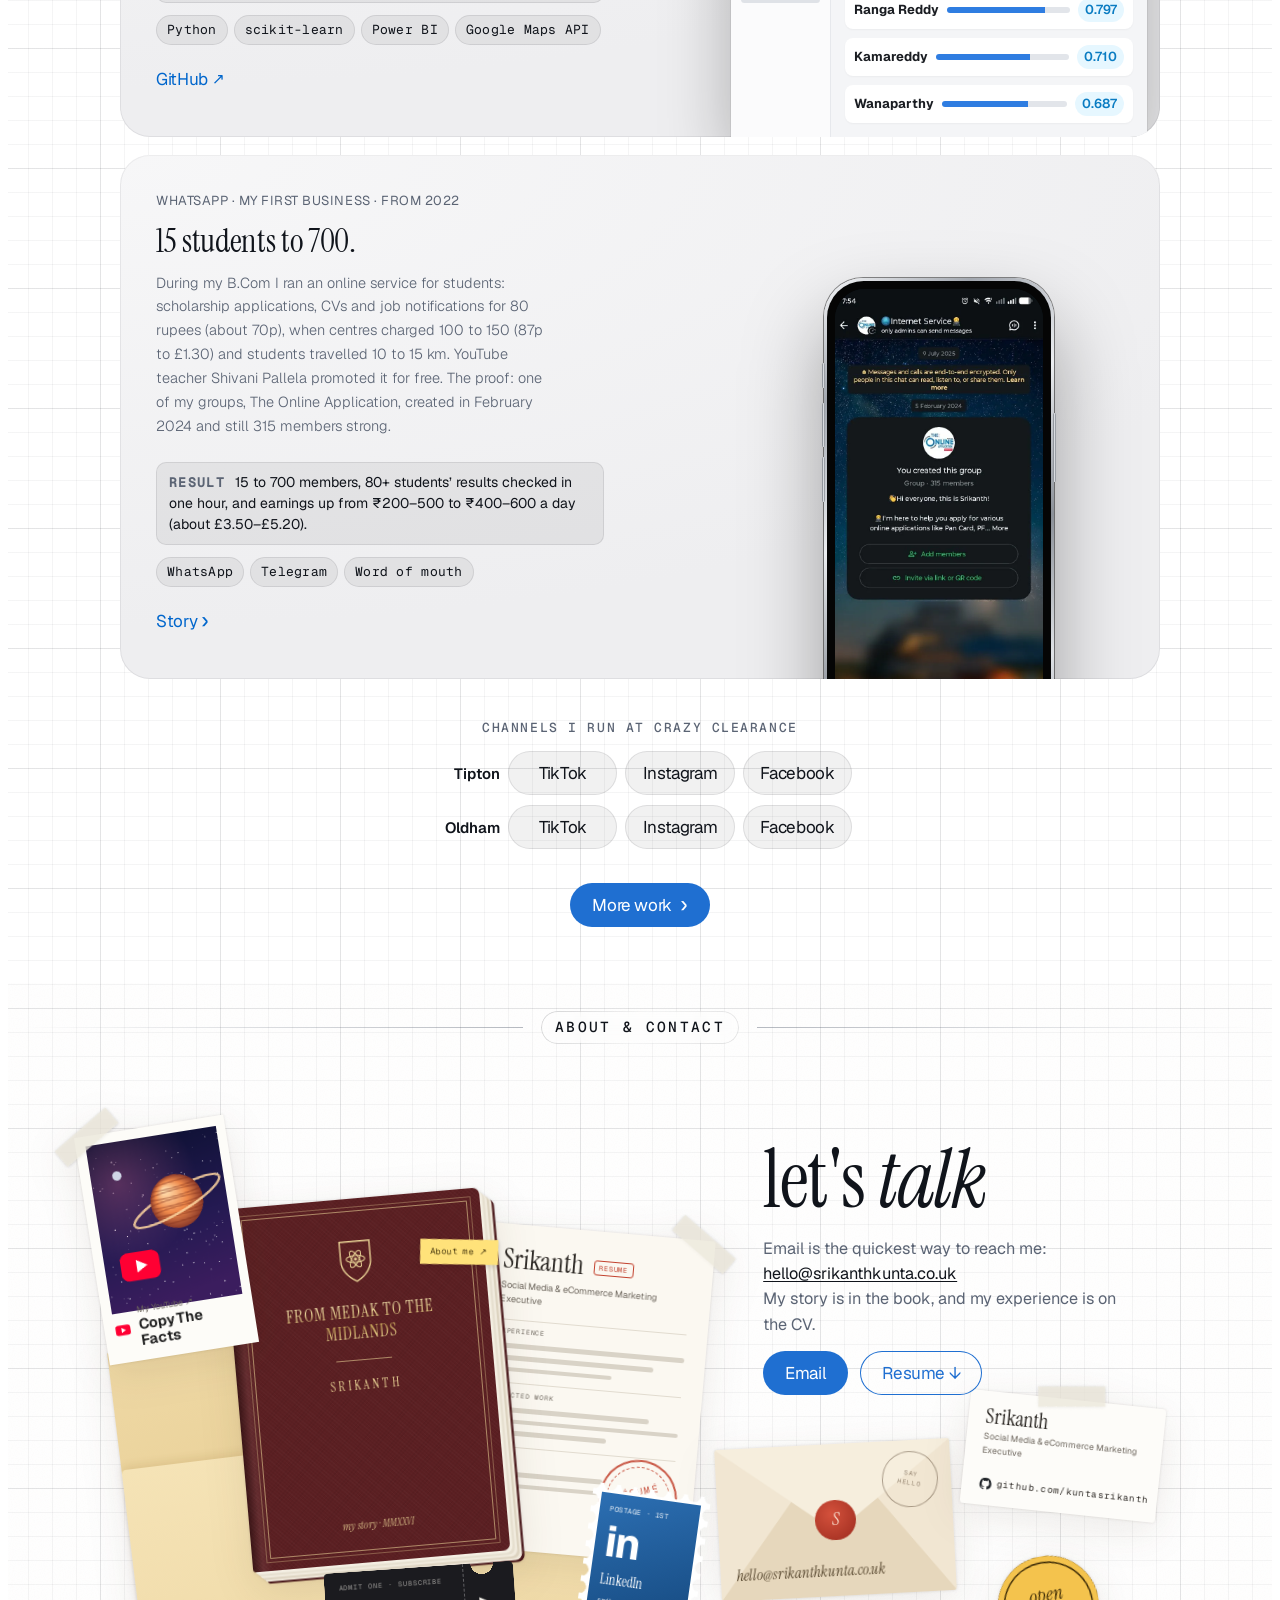
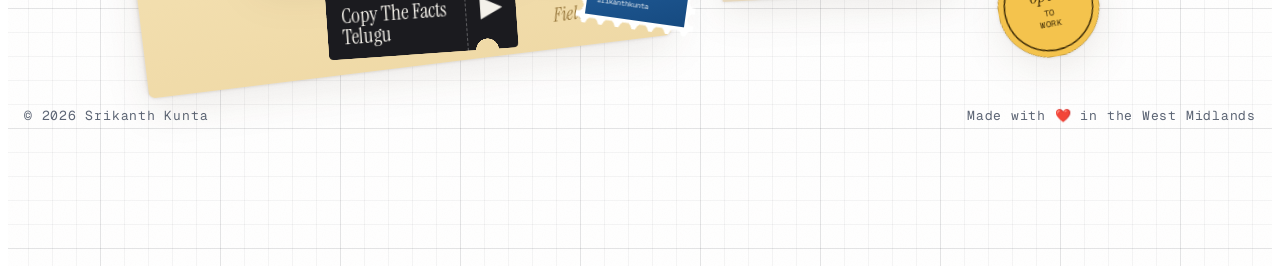
==== commit cf77a9a7: "AI channels marked as a proposal on hold; DX Group, Oct 2025 - The 3 AI-only video channels were pro" ====
--- a/index.html
+++ b/index.html
@@ -133,7 +133,7 @@
         <div class="card-body"><p class="meta">Crazy Clearance · Shopify · Sep 2026 – now</p><h3>Running the online store.</h3><p class="desc">I look after crazyclearance.uk, our Shopify store with over 600 clearance lines from the Tipton, Oldham and Aylesbury warehouses: product listings with prices, RRP, descriptions, images and stock. I design product posters and AI product images with OpenArt and Claude, from hero shots with feature callouts to lifestyle images and Shopify-ready photos, and I handle customer emails, orders, refunds and online enquiries.</p><p class="result"><b>Result</b> 600+ clearance lines live online, each showing our price against the crossed-out RRP.</p><p class="tags" aria-label="Made with"><span>Shopify</span><span>OpenArt</span><span>Claude</span><span>Customer service</span></p><a class="more" href="https://crazyclearance.uk/" target="_blank" rel="noopener" aria-label="Store: Running the online store">Store <svg viewBox="0 0 16 16" fill="none" stroke="currentColor" stroke-width="1.6" stroke-linecap="round" stroke-linejoin="round" aria-hidden="true"><path d="M5 11l6-6M6 5h5v5"/></svg></a></div>
         <div class="vis"><div class="win" aria-hidden="true"><div class="top"><i></i><i></i><i></i><span>crazyclearance.uk</span></div><img src="work/proof/crazy-clearance-shopify-home.webp" alt="Crazy Clearance Shopify store home page: up to 80% off high street brands, shop by budget" loading="lazy" width="1100" height="732" decoding="async"></div></div>
       </article>
-      <article class="card feat s12 cs-card ugc-card" style="--h:40" data-glyph="✦" data-cats="best" data-type="Case study · AI video ads"><div class="card-body"><p class="meta">Crazy Clearance · AI video ads · 2026</p><h3>One listing, one 30-second ad.</h3><p class="desc">No camera, no studio, no actors. We launched 3 channels on Instagram, Facebook and TikTok built only for AI video ads, and this is the 10-step process behind them, from product prep to a 4K export. Our golden rule: AI tells the story, but the facts stay real. Real products, real prices, no made-up claims.</p><p class="result"><b>Result</b> Three AI-only video channels now live on Instagram, Facebook and TikTok, and an ad no longer needs a camera, a studio or actors.</p><p class="tags" aria-label="Made with"><span>Kling 4.0</span><span>Cloned voice</span><span>DaVinci Resolve</span><span>4K</span></p><a class="more" href="#ugc" data-open="ugc" aria-label="Watch: One listing, one 30-second ad">Watch <svg viewBox="0 0 16 16" fill="none" stroke="currentColor" stroke-width="1.6" stroke-linecap="round" stroke-linejoin="round" aria-hidden="true"><path d="M3 8h10M9 4l4 4-4 4"/></svg></a></div>
+      <article class="card feat s12 cs-card ugc-card" style="--h:40" data-glyph="✦" data-cats="best" data-type="Case study · AI video ads"><div class="card-body"><p class="meta">Crazy Clearance · AI video ads · 2026</p><h3>One listing, one 30-second ad.</h3><p class="desc">No camera, no studio, no actors. I proposed 3 channels on Instagram, Facebook and TikTok built only for AI video ads (on hold for now), and this is the 10-step process behind them, from product prep to a 4K export. Our golden rule: AI tells the story, but the facts stay real. Real products, real prices, no made-up claims.</p><p class="result"><b>Result</b> A real 30-second ad made from one product listing, with no camera, studio or actors. The 3 AI-only channels are proposed and on hold.</p><p class="tags" aria-label="Made with"><span>Kling 4.0</span><span>Cloned voice</span><span>DaVinci Resolve</span><span>4K</span></p><a class="more" href="#ugc" data-open="ugc" aria-label="Watch: One listing, one 30-second ad">Watch <svg viewBox="0 0 16 16" fill="none" stroke="currentColor" stroke-width="1.6" stroke-linecap="round" stroke-linejoin="round" aria-hidden="true"><path d="M3 8h10M9 4l4 4-4 4"/></svg></a></div>
         <div class="vis ugc-vis"><div class="ugc-pair">
           <figure class="ugc-fig"><figcaption>The workflow</figcaption><div class="phone" aria-hidden="true"><i class="btn b1"></i><i class="btn b2"></i><i class="btn b3"></i><i class="btn b4"></i><div class="bz"><div class="sc ugc-sc"><div data-ugc-motion></div></div></div></div></figure>
           <figure class="ugc-fig ugc-proof"><figcaption>Proof · real ad</figcaption><div class="phone"><i class="btn b1"></i><i class="btn b2"></i><i class="btn b3"></i><i class="btn b4"></i><div class="bz"><div class="sc ugc-sc"><video src="work/video/ai_ugc_ad.mp4" data-poster="work/video/ai-ugc-ad-charger.webp" muted loop playsinline preload="none" aria-label="The finished AI ad for a 3-in-1 wireless charger"></video></div></div></div></figure>
@@ -267,10 +267,10 @@
     <p>Social Media &amp; eCommerce Marketing Executive at Crazy Clearance and MSc Business Analytics student. I turn products into short-form video, AI ads and listings, then check the numbers before the next post. Based in the West Midlands and open to relocating.</p>
     <h4>Experience</h4>
     <div class="row"><b>Social Media &amp; eCommerce Marketing Executive, DropThePriceUK Limited, trading as Crazy Clearance</b><span>Sep 2026 – now</span></div>
-    <p>Part-time, on-site. Promoted from customer service after my reserve stock proposal was approved; now on my placement year (from 12 October 2026, 30 hours a week). 9 Instagram, Facebook and TikTok accounts across Tipton, Oldham and Aylesbury (450K+ followers), Shopify listings, weekly short-form video, posters and campaign design, creator outreach, an AI UGC video workflow with 3 AI accounts, Shopify product listings (prices, RRP, descriptions, images and stock), product posters and AI product images with OpenArt and Claude, customer emails, orders, refunds and online enquiries, 3D product models on Shopify made with Meshy AI, Claude and Canva, a Claude-powered reply bot for DMs and comments, Follow &amp; Save pages for Tipton and Oldham, a review card in 500+ parcels a week, and monthly reports to the owners.</p>
+    <p>Part-time, on-site. Promoted from customer service after my reserve stock proposal was approved; now on my placement year (from 12 October 2026, 30 hours a week). 9 Instagram, Facebook and TikTok accounts across Tipton, Oldham and Aylesbury (450K+ followers), Shopify listings, weekly short-form video, posters and campaign design, creator outreach, an AI UGC video workflow (3 AI-only accounts proposed, on hold), Shopify product listings (prices, RRP, descriptions, images and stock), product posters and AI product images with OpenArt and Claude, customer emails, orders, refunds and online enquiries, 3D product models on Shopify made with Meshy AI, Claude and Canva, a Claude-powered reply bot for DMs and comments, Follow &amp; Save pages for Tipton and Oldham, a review card in 500+ parcels a week, and monthly reports to the owners.</p>
     <div class="row"><b>Customer Service Assistant, DropThePriceUK Limited, trading as Crazy Clearance</b><span>May – Sep 2026</span></div>
     <p>B2B wholesale and walk-in customers. On my own initiative: a website audit, an AI agent proposal for unanswered comments, and an in-store announcement made with Fish Audio.</p>
-    <div class="row"><b>Logistics and Compliance Operative, DX Freight (DX Group)</b><span>Nov 2025 – May 2026</span></div>
+    <div class="row"><b>Logistics and Compliance Operative, DX Group</b><span>Oct 2025 – May 2026</span></div>
     <p>Part-time product sorting in Willenhall: 100% stock accuracy and daily targets met under strict compliance procedures.</p>
     <div class="row"><b>Lead Analyst, Eco-Brick Market Intelligence (independent)</b><span>2024 – now</span></div>
     <p>355 brick manufacturers across 31 Telangana districts: data cleaning with assertion tests, a weighted location model, a Random Forest closure-risk model and a three-page Power BI report with seven written insights.</p>
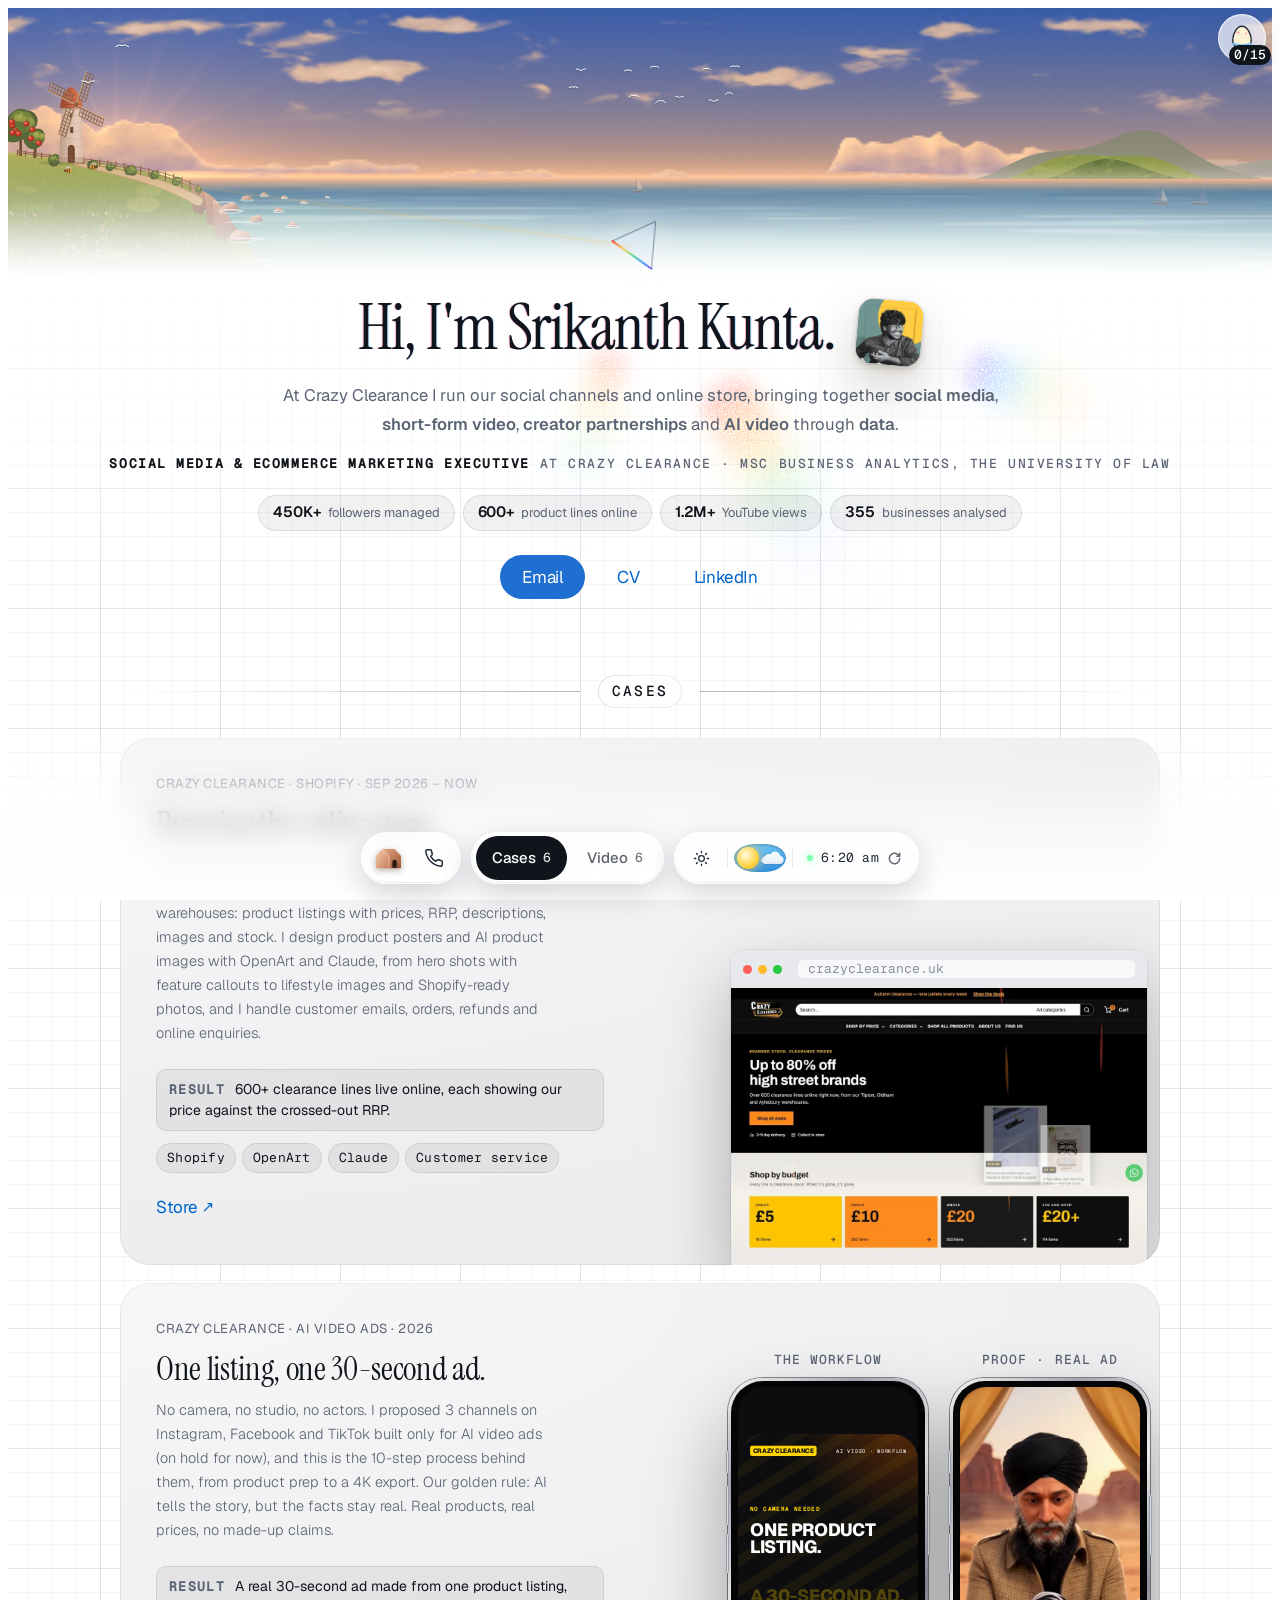
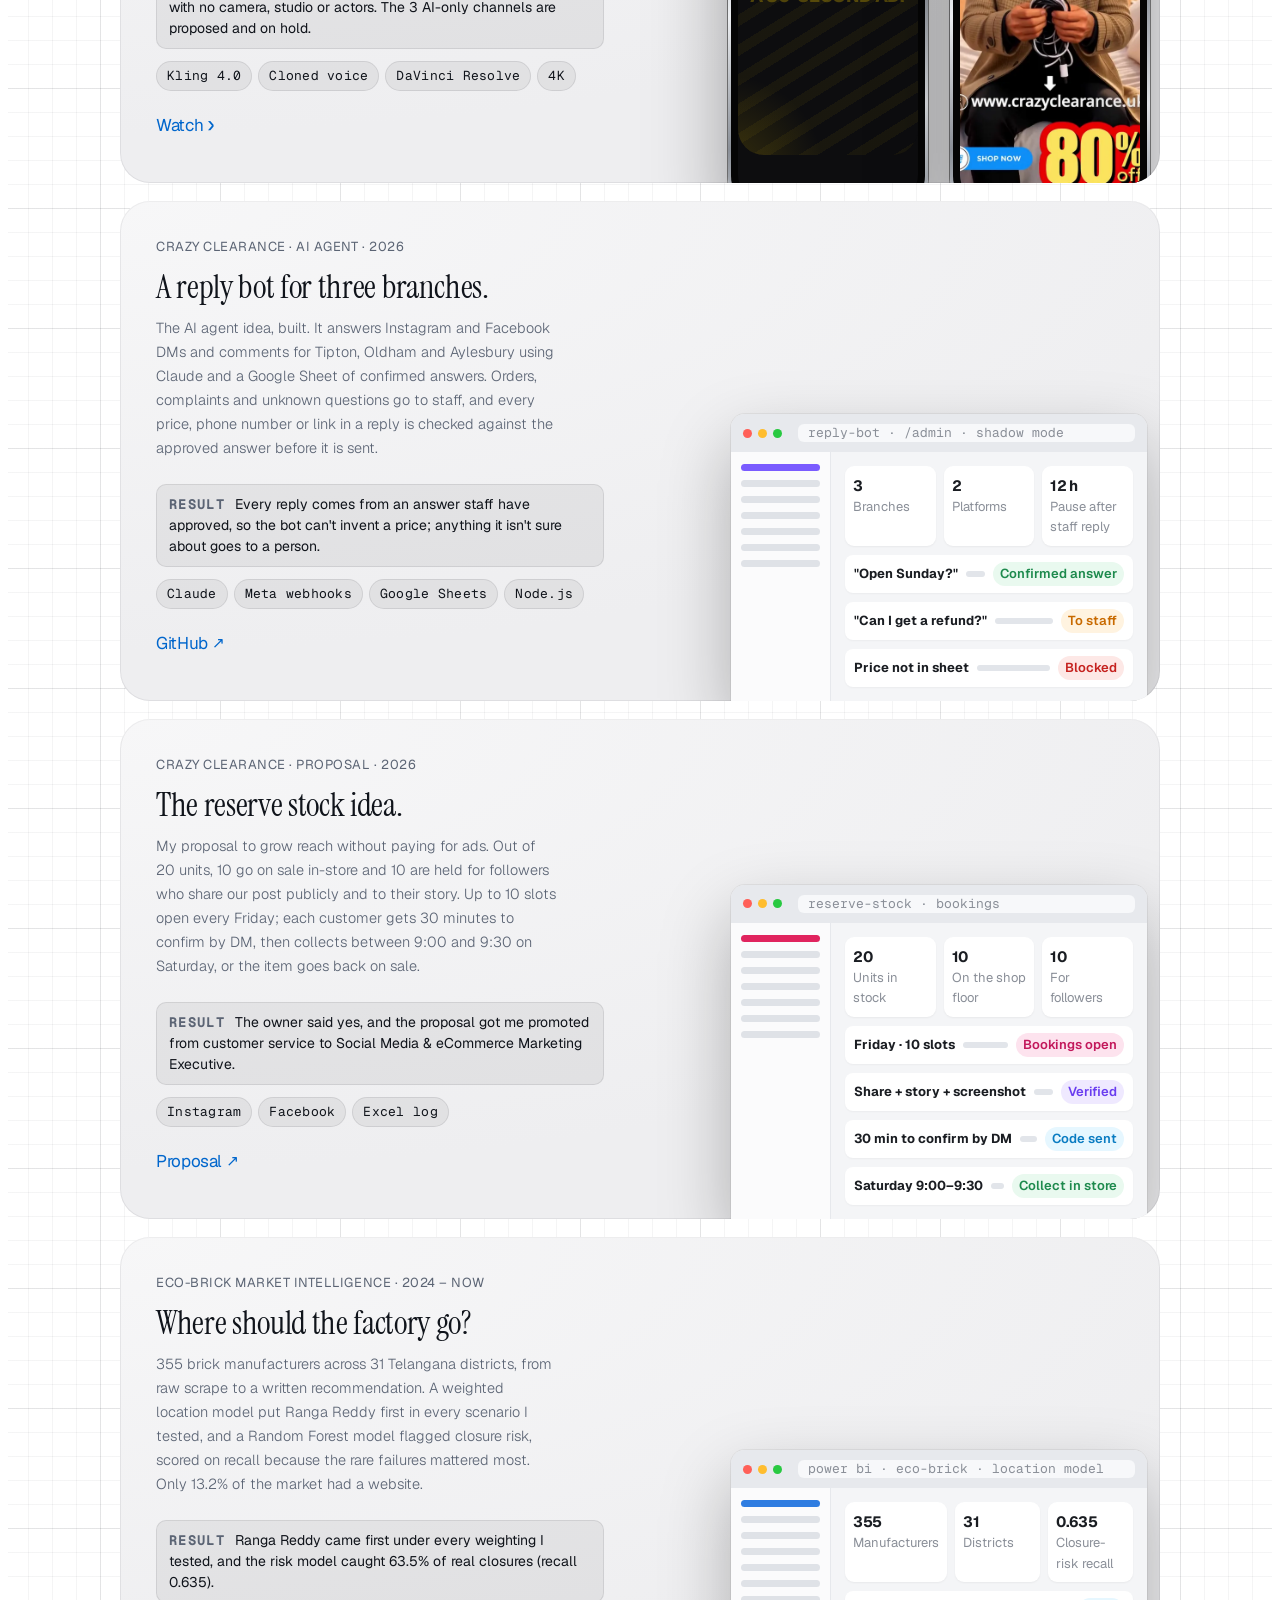
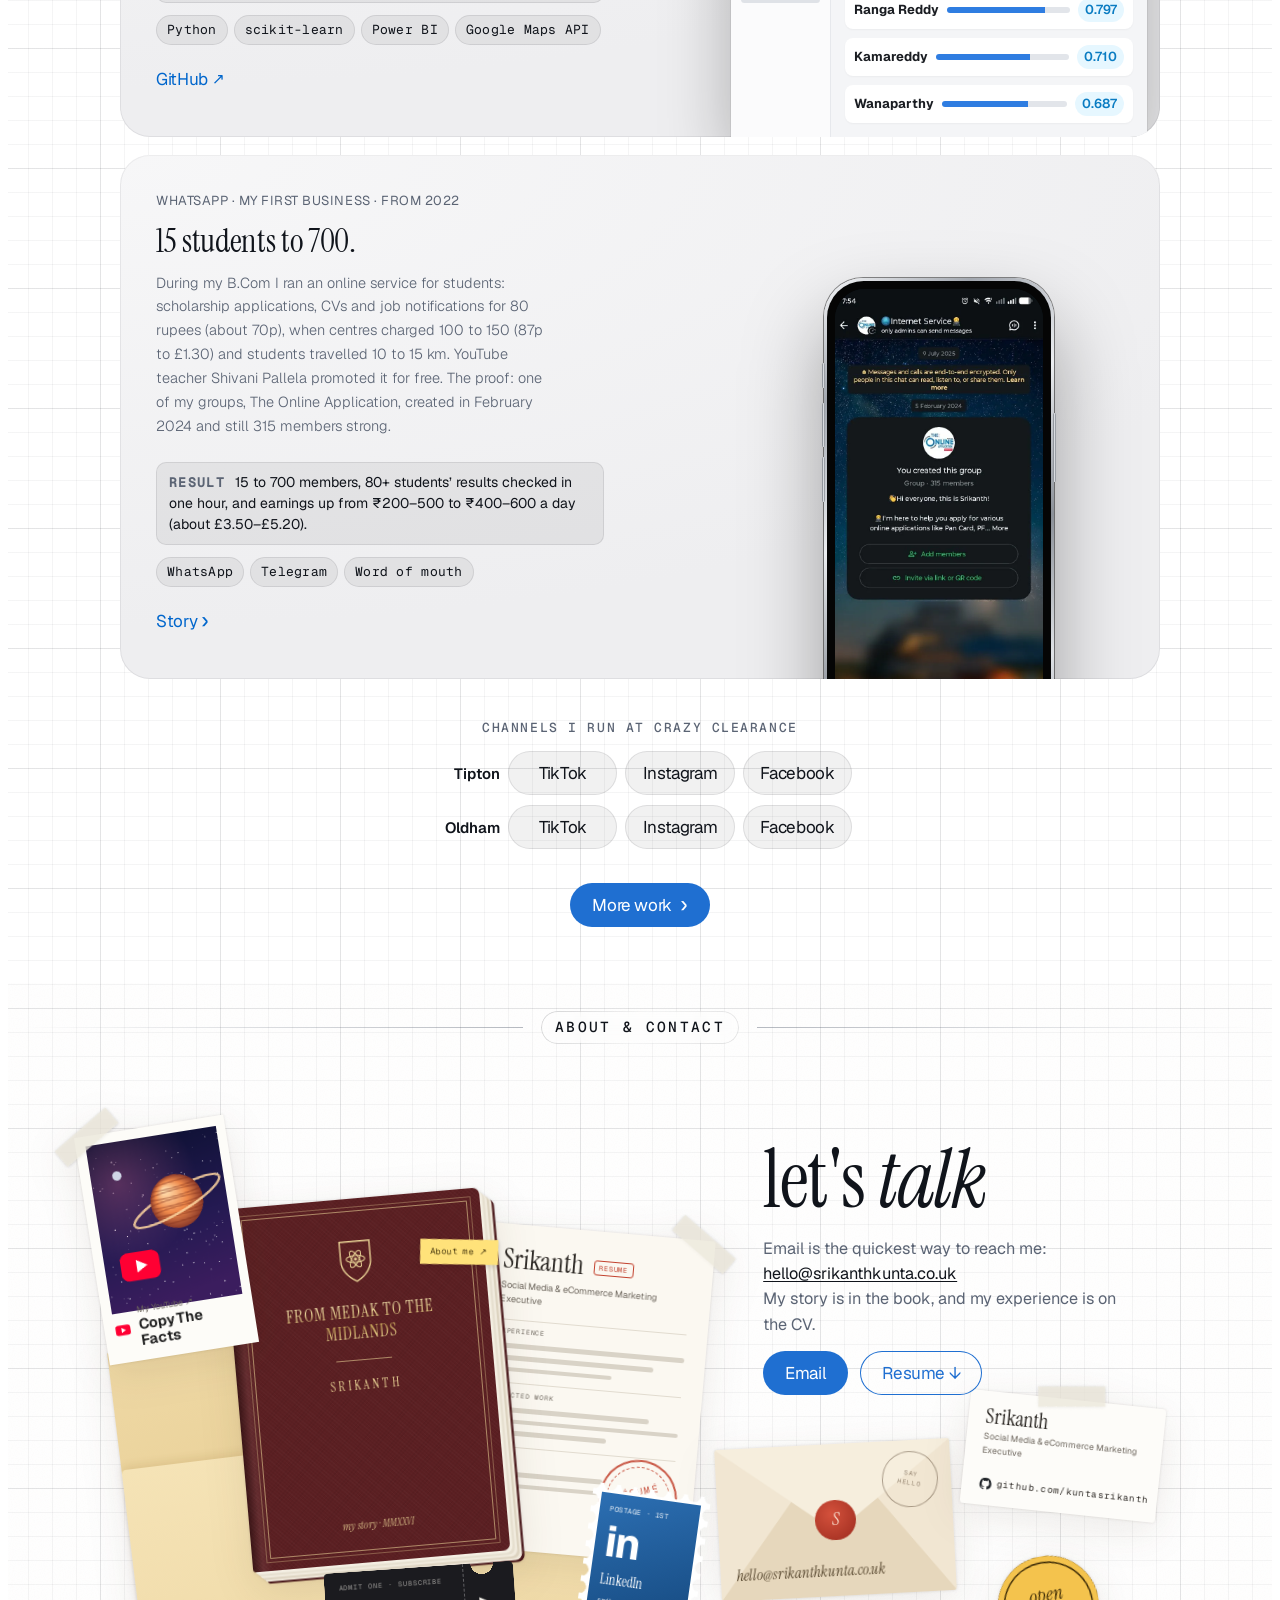
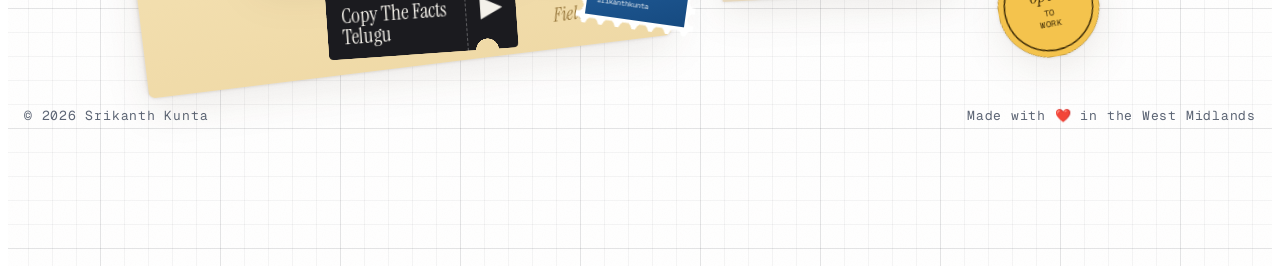
==== commit df8cc4e9: "Logistics role: DX Delivery, Willenhall Co-Authored-By: Claude Opus 5.5 <noreply@anthropic.com> Clau" ====
--- a/index.html
+++ b/index.html
@@ -270,7 +270,7 @@
     <p>Part-time, on-site. Promoted from customer service after my reserve stock proposal was approved; now on my placement year (from 12 October 2026, 30 hours a week). 9 Instagram, Facebook and TikTok accounts across Tipton, Oldham and Aylesbury (450K+ followers), Shopify listings, weekly short-form video, posters and campaign design, creator outreach, an AI UGC video workflow (3 AI-only accounts proposed, on hold), Shopify product listings (prices, RRP, descriptions, images and stock), product posters and AI product images with OpenArt and Claude, customer emails, orders, refunds and online enquiries, 3D product models on Shopify made with Meshy AI, Claude and Canva, a Claude-powered reply bot for DMs and comments, Follow &amp; Save pages for Tipton and Oldham, a review card in 500+ parcels a week, and monthly reports to the owners.</p>
     <div class="row"><b>Customer Service Assistant, DropThePriceUK Limited, trading as Crazy Clearance</b><span>May – Sep 2026</span></div>
     <p>B2B wholesale and walk-in customers. On my own initiative: a website audit, an AI agent proposal for unanswered comments, and an in-store announcement made with Fish Audio.</p>
-    <div class="row"><b>Logistics and Compliance Operative, DX Group</b><span>Oct 2025 – May 2026</span></div>
+    <div class="row"><b>Logistics and Compliance Operative, DX Delivery, Willenhall</b><span>Oct 2025 – May 2026</span></div>
     <p>Part-time product sorting in Willenhall: 100% stock accuracy and daily targets met under strict compliance procedures.</p>
     <div class="row"><b>Lead Analyst, Eco-Brick Market Intelligence (independent)</b><span>2024 – now</span></div>
     <p>355 brick manufacturers across 31 Telangana districts: data cleaning with assertion tests, a weighted location model, a Random Forest closure-risk model and a three-page Power BI report with seven written insights.</p>
